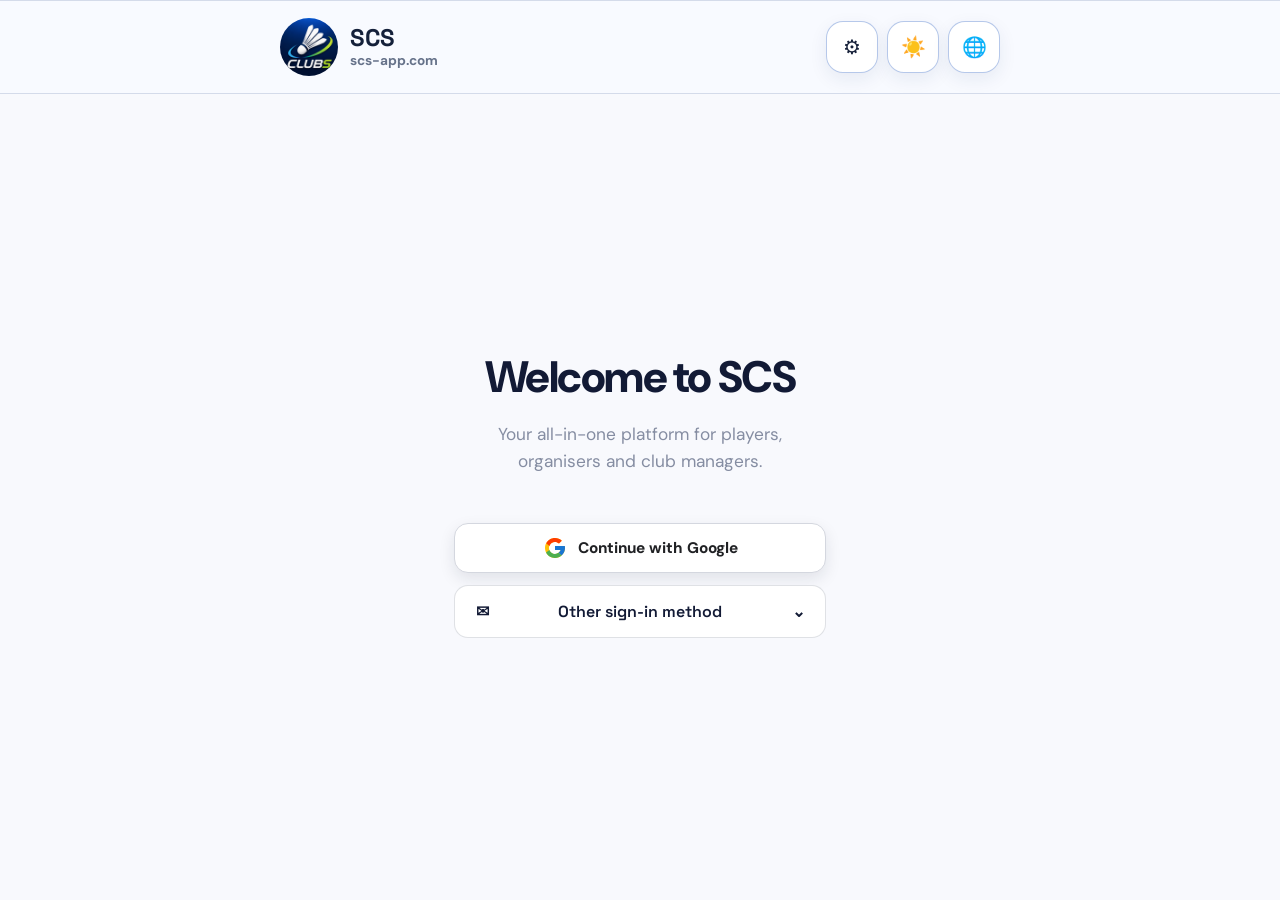
==== index.html @ 8d16f64a "Add files via upload" ====
<!DOCTYPE html>
<!-- CLUBS v1.7.4 -->
<html lang="en">
<head>
  <script>
    // Build 839: one-time recovery for installed PWAs that still hold an older SCS app shell.
    (function () {
      var BUILD = 'V54';
      var KEY = 'scsPwaCacheRecoveryBuild';
      try {
        if (localStorage.getItem(KEY) === BUILD) return;
        localStorage.setItem(KEY, BUILD);
        if ('caches' in window) {
          caches.keys().then(function(keys) {
            return Promise.all(keys.filter(function(key) {
              return /^scs-app-build-/i.test(key);
            }).map(function(key) { return caches.delete(key); }));
          }).catch(function(){});
        }
      } catch (_) {}
    })();
  </script>

  <script>window.SCS_APP_VERSION = "V551"; window.SCS_BUILD = "V551"; window.SCS_ROUNDS_TEMPLATE_CLUB_ID = "3cd43bd7-089f-4893-9f7a-8c2ce6fa408d";</script>
  <script>
    window.scsInstallPrompt = null;
    window.addEventListener('beforeinstallprompt', function(event) {
      event.preventDefault();
      window.scsInstallPrompt = event;
      if (typeof scsUpdateInstallOption === 'function') scsUpdateInstallOption();
    });
    window.addEventListener('appinstalled', function() {
      window.scsInstallPrompt = null;
      if (typeof scsUpdateInstallOption === 'function') scsUpdateInstallOption();
    });
  </script>
  <script>
    // Build 416: mode selection and authentication screens remain scrollable in landscape.
    (function () {
      function isInstalledPwa() {
        return (window.matchMedia && window.matchMedia('(display-mode: standalone)').matches) ||
          window.navigator.standalone === true;
      }

      async function lockPwaToPortrait() {
        if (!isInstalledPwa()) return;
        try {
          if (window.screen && screen.orientation && typeof screen.orientation.lock === 'function') {
            await screen.orientation.lock('portrait-primary');
          }
        } catch (error) {
          console.log('Portrait orientation lock unavailable:', error);
        }
      }

      window.lockPwaToPortrait = lockPwaToPortrait;
      window.addEventListener('load', lockPwaToPortrait);
      window.addEventListener('pageshow', lockPwaToPortrait);
      document.addEventListener('visibilitychange', function () {
        if (!document.hidden) lockPwaToPortrait();
      });
      // Some browsers allow orientation lock only after a user gesture.
      document.addEventListener('pointerdown', lockPwaToPortrait, { once: true, passive: true });
      document.addEventListener('touchstart', lockPwaToPortrait, { once: true, passive: true });
    })();
  </script>
  <script>
    (function () {
      var mode = localStorage.getItem('app-theme');
      if (mode !== 'light' && mode !== 'dark') {
        mode = window.matchMedia && window.matchMedia('(prefers-color-scheme: dark)').matches ? 'dark' : 'light';
      }
      var root = document.documentElement;
      root.classList.add(mode === 'light' ? 'app-light' : 'app-dark');
      root.style.backgroundColor = mode === 'light' ? '#f4f6fb' : '#0f0f13';
      root.style.colorScheme = mode;
    })();
  </script>
  <meta http-equiv="Cache-Control" content="no-cache, no-store, must-revalidate">
  <meta http-equiv="Pragma" content="no-cache">
  <meta http-equiv="Expires" content="0">
<style>
html,body{overscroll-behavior:none;}
/* Build 359: Rotational workspace carousel with 1:0.5 tile widths. */
#modeSelectOverlay.scs-launch-first-paint{
  display:none!important;
  position:fixed;
  inset:0;
  z-index:2147483647;
  width:100%;
  min-height:100dvh;
}
/* V540: Show Done only on the main Round Add Players page. */
#playersPage #scsRoundPlayersDone { display: none; }
body.scs-practice-shared-active #playersPage #scsRoundPlayersDone {
  display: inline-flex;
  align-items: center;
  justify-content: center;
  gap: 6px;
  position: fixed;
  right: max(14px, env(safe-area-inset-right, 0px));
  bottom: calc(16px + env(safe-area-inset-bottom, 0px));
  z-index: 100040;
  width: auto;
  min-width: 88px;
  height: 42px;
  padding: 0 15px;
  border: 1px solid #a7a1ff;
  border-radius: 22px;
  background: #6258f5;
  color: #fff;
  font-size: 14px;
  font-weight: 600;
  line-height: 1.2;
  box-shadow: 0 3px 10px #0005;
  cursor: pointer;
  touch-action: manipulation;
}
/* Selection modal is a separate sibling of playersPage. Hide the floating
   Done while it is open so it never covers the selection controls. */
body.scs-round-select-modal-open #playersPage #scsRoundPlayersDone { display: none !important; }
body.scs-practice-shared-active #playersPage #scsRoundPlayersDone:focus-visible {
  outline: 2px solid #fff;
  outline-offset: 2px;
}
#scsTournamentPlayersListPage .scs-tplayer-filter-pills{display:flex;flex-wrap:wrap;gap:8px;flex:1;min-width:0}
#scsTournamentPlayersListPage .scs-tplayer-filter-pill{border:1px solid #5b6082;border-radius:999px;background:#222431;color:#b9b5df;padding:9px 16px;font:inherit;cursor:pointer}
#scsTournamentPlayersListPage .scs-tplayer-filter-pill[aria-pressed="true"]{background:#6157ee;border-color:#6157ee;color:#fff}

/* V551: compact tournament-only club hamburger drawer. */
#scsTournamentPlayersListPage .scs-tplayer-compact-filter{display:flex;align-items:center;gap:12px}
#scsTournamentPlayersListPage .scs-tplayer-menu-toggle{width:48px;min-width:48px;height:46px;border:1px solid #555675;border-radius:12px;background:#222431;color:#dedaf8;font-size:1.5rem;cursor:pointer}
#scsTournamentPlayersListPage .scs-tplayer-selected-name{flex:1;min-width:0;overflow:hidden;text-overflow:ellipsis;white-space:nowrap;color:#d5d0f4;font-weight:600}
#scsTournamentPlayersListPage .scs-tplayer-drawer-overlay:not([hidden]){position:fixed;inset:0;background:#0009;z-index:12010}
#scsTournamentPlayersListPage .scs-tplayer-drawer:not([hidden]){position:fixed;top:0;bottom:0;left:0;width:min(82vw,320px);z-index:12011;background:#151923;border-right:1px solid #43465a;box-shadow:10px 0 30px #0008;padding:calc(18px + env(safe-area-inset-top,0px)) 12px calc(14px + env(safe-area-inset-bottom,0px));display:flex;flex-direction:column;gap:12px}
#scsTournamentPlayersListPage .scs-tplayer-drawer-head{display:flex;align-items:center;justify-content:space-between;color:#f2f0fc;padding:0 4px}
#scsTournamentPlayersListPage .scs-tplayer-drawer-head button{background:transparent;border:0;color:#eee;font-size:1.4rem;padding:6px 10px;cursor:pointer}
#scsTournamentPlayersListPage #scsTPlayersClubSearch{box-sizing:border-box;width:100%;padding:12px;border:1px solid #42485e;border-radius:10px;background:#222736;color:#f4f2ff;font:inherit}
#scsTournamentPlayersListPage .scs-tplayer-drawer-list{display:flex;flex-direction:column;gap:2px;overflow-y:auto;min-height:0;flex:1}
#scsTournamentPlayersListPage .scs-tplayer-filter-pill{display:flex;align-items:center;gap:10px;text-align:left;width:100%;border:0;border-radius:9px;background:transparent;color:#d6d4e7;padding:11px 9px;font:inherit;cursor:pointer}
#scsTournamentPlayersListPage .scs-tplayer-filter-pill[aria-pressed="true"]{background:#36314f;color:#fff}
#scsTournamentPlayersListPage .scs-tplayer-club-dot{display:inline-block;width:10px;height:10px;min-width:10px;border-radius:50%;background:var(--scs-subclub-color,#8175d9)}
</style>
  <link rel="apple-touch-icon" sizes="192x192" href="/icon-192.png?v=V149">
  <link rel="manifest" href="/manifest.json?v=V209">
  <meta name="theme-color" content="#0f0f13" id="metaThemeColor">
  <meta name="apple-mobile-web-app-capable" content="yes">
  <meta name="apple-mobile-web-app-status-bar-style" content="black">
  <meta name="apple-mobile-web-app-title" content="CLUB Scheduler">
  <meta name="mobile-web-app-capable" content="yes">
  <meta charset="UTF-8">
  <meta name="viewport"
        content="width=device-width, initial-scale=1.0, maximum-scale=1.0, user-scalable=no, viewport-fit=cover">
  <title>Sports Club Scheduler</title>

  <link href="https://fonts.googleapis.com/css2?family=DM+Sans:wght@300;400;500;600;700&family=Space+Grotesk:wght@500;700&display=swap" rel="stylesheet">

  <script src="offline-db.js?v=V149" defer></script>
  <script src="snapshot.js?v=V149" defer></script>

  <script src="supabase.js?v=V411" defer></script>

  <script src="auth.js?v=V149" defer></script>

  <script src="authUI.js?v=V621" defer></script>
  <script src="tournament-engine.js?v=V559" defer></script>

  <script src="subscription.js?v=V618" defer></script>

  <script src="HomeScreen.js?v=V620" defer></script>

  <script src="engjap.js?v=V623" defer></script>

  <script src="qrcode-generator.js?v=V149" defer></script>
  <script src="main.js?v=V618" defer></script>
  <script src="role-workspaces.js?v=V623" defer></script>
  <script src="scoring.js?v=V621" defer></script>
  <link rel="stylesheet" href="./shared-court-popup.css?v=V398"><script src="./shared-court-popup.js?v=V621" defer></script><script src="tournament-team-picker.js?v=V400" defer></script><script src="./tournament-players-page.js?v=V403" defer></script><script src="tournament-bracket.js?v=V621" defer></script>
  <script src="court-center.js?v=V425" defer></script>

  <script src="games.js?v=V621" defer></script>

  <script src="rounds.js?v=V149" defer></script>
  <script src="offline-rounds.js?v=V149" defer></script>
  <script src="full-schedule.js?v=V621" defer></script>
  <script src="mbm.js?v=V621" defer></script>

  <script src="players.js?v=V149" defer></script>

  <script src="importPlayers.js?v=V621" defer></script>

  <script src="settings.js?v=V553" defer></script>

  <script src="summary.js?v=V149" defer></script>

  <script src="help.js?v=V149" defer></script>

  <script src="profile.js?v=V149" defer></script>
  <script src="account-status.js?v=V557" defer></script>

  <script src="dashboard.js?v=V149" defer></script>
  <script src="slots.js?v=V551" defer></script>
  <script src="notifications.js?v=V149" defer></script>

  <script src="viewer.js?v=V149" defer></script>

  <script src="report.js?v=V149" defer></script>

  <link rel="stylesheet" href="ui.css?v=V562">
  <style id="simpleAppBottomBarStyles">
    /* Flat, theme-aware navigation shared by all three app hubs. */
    body #homeMoreSectionV#homeMoreSectionV .viewer-action-bar,
    body #homeMoreSectionOrg#homeMoreSectionOrg .organiser-action-bar,
    body #homeMoreSectionVault#homeMoreSectionVault .vault-action-bar {
      left: 0 !important;
      right: 0 !important;
      bottom: 0 !important;
      width: 100vw !important;
      max-width: none !important;
      margin: 0 0 0 calc(50% - 50vw) !important;
      padding: 6px 8px max(7px, env(safe-area-inset-bottom)) !important;
      min-height: 0 !important;
      height: auto !important;
      border: 0 !important;
      border-top: 1px solid rgba(255,255,255,.10) !important;
      border-radius: 0 !important;
      background: #171719 !important;
      box-shadow: 0 -5px 16px rgba(0,0,0,.20) !important;
    }
    body #homeMoreSectionV#homeMoreSectionV .viewer-action-btn,
    body #homeMoreSectionOrg#homeMoreSectionOrg .organiser-action-btn,
    body #homeMoreSectionVault#homeMoreSectionVault .vault-action-btn {
      height: 54px !important;
      min-height: 54px !important;
      max-height: 54px !important;
      padding: 3px 2px !important;
      gap: 3px !important;
      border: 0 !important;
      border-radius: 8px !important;
      background: transparent !important;
      box-shadow: none !important;
      overflow: visible !important;
    }
    body #homeMoreSectionV#homeMoreSectionV .viewer-action-icon,
    body #homeMoreSectionOrg#homeMoreSectionOrg .organiser-action-icon,
    body #homeMoreSectionVault#homeMoreSectionVault .vault-action-icon {
      width: 30px !important;
      height: 30px !important;
      min-width: 30px !important;
      min-height: 30px !important;
      padding: 0 !important;
      border: 0 !important;
      border-radius: 0 !important;
      background: transparent !important;
      box-shadow: none !important;
      text-shadow: none !important;
      font-size: 1.35rem !important;
    }
    body #homeMoreSectionV#homeMoreSectionV .viewer-action-label,
    body #homeMoreSectionOrg#homeMoreSectionOrg .organiser-action-label,
    body #homeMoreSectionVault#homeMoreSectionVault .vault-action-label {
      color: #f4f4f6 !important;
      font-size: .68rem !important;
      font-weight: 600 !important;
      line-height: 1.1 !important;
      text-shadow: none !important;
    }
    body #homeMoreSectionV#homeMoreSectionV .viewer-action-meta,
    body #homeMoreSectionOrg#homeMoreSectionOrg .organiser-action-meta,
    body #homeMoreSectionVault#homeMoreSectionVault .vault-action-meta {
      display: none !important;
    }
    body.app-light #homeMoreSectionV#homeMoreSectionV .viewer-action-bar,
    body.app-light #homeMoreSectionOrg#homeMoreSectionOrg .organiser-action-bar,
    body.app-light #homeMoreSectionVault#homeMoreSectionVault .vault-action-bar {
      border-top-color: rgba(20,28,45,.12) !important;
      background: #ffffff !important;
      box-shadow: 0 -5px 16px rgba(23,35,58,.08) !important;
    }
    body.app-light #homeMoreSectionV#homeMoreSectionV .viewer-action-label,
    body.app-light #homeMoreSectionOrg#homeMoreSectionOrg .organiser-action-label,
    body.app-light #homeMoreSectionVault#homeMoreSectionVault .vault-action-label {
      color: #252a34 !important;
    }
    body :is(.viewer-action-btn,.organiser-action-btn,.vault-action-btn):active {
      background: rgba(48,190,211,.12) !important;
    }
  </style>
  <link rel="stylesheet" href="rounds.css?v=V149">
  <style id="dashboardHistoryLayoutStyles">
    /* Preserve player names exactly as entered in Dashboard > Rounds. */
    #roundsPage .dashboard-history-panel .player-history-name {
      text-transform: none !important;
    }

    /* Pairing and Opponents use the same evenly distributed five-pill filter. */
    #roundsPage :is(.dashboard-history-panel-pairing, .dashboard-history-panel-opponents)
      .relationship-count-filter {
      display: grid !important;
      grid-template-columns: repeat(5, minmax(0, 1fr)) !important;
      align-items: center !important;
      width: 100% !important;
      max-width: 100% !important;
      gap: 3px !important;
      padding: 3px !important;
      overflow: visible !important;
      white-space: nowrap !important;
      box-sizing: border-box !important;
    }
    #roundsPage :is(.dashboard-history-panel-pairing, .dashboard-history-panel-opponents)
      .relationship-count-filter .not-yet-paired-view-btn {
      display: flex !important;
      align-items: center !important;
      justify-content: center !important;
      width: 100% !important;
      min-width: 0 !important;
      max-width: none !important;
      margin: 0 !important;
      padding: 0 2px !important;
      overflow: hidden !important;
      font-size: clamp(.52rem, 2.15vw, .64rem) !important;
      text-align: center !important;
      text-overflow: clip !important;
      box-sizing: border-box !important;
    }

    /* Live-round header: centre the status independently and align End with
       the two 38px utility controls. */
    #roundsPage .rounds-top-bar {
      position: relative !important;
    }
    #roundsPage .rtb-live {
      position: absolute !important;
      inset: 0 !important;
      display: flex !important;
      align-items: center !important;
      justify-content: center !important;
      width: auto !important;
      padding: 0 !important;
      border: 0 !important;
      border-radius: 0 !important;
      background: transparent !important;
      pointer-events: none !important;
    }
    #roundsPage .rtb-end {
      position: absolute !important;
      top: 50% !important;
      right: clamp(6px, 2.5vw, 12px) !important;
      transform: translateY(-50%) !important;
      display: inline-flex !important;
      align-items: center !important;
      justify-content: center !important;
      height: 38px !important;
      min-height: 38px !important;
      min-width: 48px !important;
      margin: 0 !important;
      padding: 0 12px !important;
      border-radius: 10px !important;
      font-size: .72rem !important;
      pointer-events: auto !important;
      box-sizing: border-box !important;
    }
    #roundsPage .rtb-round-time {
      min-width: 42px !important;
      color: var(--text) !important;
      font-size: .72rem !important;
      font-weight: 750 !important;
      line-height: 1 !important;
      letter-spacing: .03em !important;
      font-variant-numeric: tabular-nums !important;
      text-align: left !important;
    }
    #roundHistoryContainer .round-header.roundTitle {
      position: relative !important;
      padding-right: 72px !important;
      padding-left: 72px !important;
      box-sizing: border-box !important;
    }
    #roundHistoryContainer .round-duration {
      position: absolute !important;
      top: 50% !important;
      right: 10px !important;
      transform: translateY(-50%) !important;
      color: var(--text-dim) !important;
      font-size: .72rem !important;
      font-weight: 750 !important;
      line-height: 1 !important;
      letter-spacing: .02em !important;
      font-variant-numeric: tabular-nums !important;
      white-space: nowrap !important;
    }
  </style>

<style id="myhubStepupTopTabsStyles">
.myhub-top-tabs{display:grid;grid-template-columns:repeat(4,1fr);gap:12px;margin:0 0 14px;padding:8px 10px 10px;border-radius:0;background:linear-gradient(135deg,rgba(16,39,83,.95),rgba(7,18,42,.98));border:0;box-shadow:none;position:sticky;top:0;z-index:8}
.myhub-top-tab{min-width:0;border:0;border-radius:12px;padding:11px 4px;background:transparent;color:#c5c9d7;font:650 .86rem/1.1 inherit;cursor:pointer;transition:background .15s ease,color .15s ease}
.myhub-top-tab.is-active{background:rgba(255,255,255,.15);color:#fff;box-shadow:none}
html.app-light .myhub-top-tabs{background:linear-gradient(135deg,#eef4ff,#fff);box-shadow:none}
html.app-light .myhub-top-tab{color:#68748b}
html.app-light .myhub-top-tab.is-active{background:rgba(74,126,233,.14);color:#1e315d}
.myhub-home-sections{display:grid;gap:9px;margin:12px 16px 14px}
.myhub-home-card{width:100%;display:grid;grid-template-columns:38px 1fr 18px;align-items:center;gap:10px;text-align:left;border:1px solid var(--border,rgba(255,255,255,.09));border-radius:16px;padding:12px 14px;background:var(--surface,#171821);color:var(--text,#fff);font-family:inherit;cursor:pointer}
.myhub-home-icon{font-size:1.25rem;text-align:center}.myhub-home-card strong{display:block;font-size:.92rem}.myhub-home-card small{display:block;margin-top:3px;color:var(--text-dim,#92929f);font-size:.72rem;font-weight:500}.myhub-home-chevron{font-size:1.35rem;color:var(--text-dim,#92929f)}
.myhub-home-group{border:1px solid var(--border,rgba(255,255,255,.09));border-radius:16px;background:var(--surface,#171821);overflow:hidden}.myhub-home-group .myhub-home-card{border:0;border-radius:0;background:transparent;margin:0}.myhub-home-count{min-width:25px;height:25px;padding:0 7px;border-radius:999px;display:inline-flex;align-items:center;justify-content:center;background:color-mix(in srgb,var(--accent,#6257f6) 24%,transparent);color:var(--accent,#776cff);font-size:.75rem;font-weight:800;margin-left:7px}.myhub-home-list{display:none;padding:0 10px 10px}.myhub-home-group.is-open .myhub-home-list{display:block}.myhub-home-group.is-open .myhub-home-chevron{transform:rotate(90deg)}.myhub-home-list .mc-slot-card{margin:8px 0}.myhub-home-empty{padding:10px 8px;color:var(--text-dim,#92929f);font-size:.78rem;text-align:center}.myhub-live-item{display:flex;align-items:center;justify-content:space-between;gap:10px;padding:11px 10px;margin-top:8px;border-radius:12px;background:rgba(255,255,255,.035)}.myhub-live-item strong{font-size:.84rem}.myhub-live-item small{display:block;color:var(--text-dim,#92929f);margin-top:2px}.myhub-live-open{border:0;border-radius:10px;padding:8px 10px;background:var(--accent,#6257f6);color:#fff;font:700 .74rem inherit}
.myhub-tab-view{display:none}.myhub-tab-view.is-active{display:block}

.myhub-embedded-view{margin:0 0 16px;min-height:0}
.myhub-embedded-view>.page.myhub-embedded-page{display:block!important;position:static!important;inset:auto!important;min-height:0!important;height:auto!important;background:transparent!important;z-index:auto!important;padding-bottom:0!important}
.myhub-embedded-page .sheet-close-btn{display:none!important}
.myhub-embedded-page .r2-header{position:static!important;top:auto!important}
</style>

<style id="scs-build-1101-live-detail-clean-header">
/* Live detail: remove the inherited My Hub mode header. Keep only the close control. */
body.viewer-detail-open > .top-bar.scs-topbar{display:none !important}
#viewerPage{padding-top:0 !important;position:relative}
#viewerPage > .scs-topbar.scs-topbar-page{
  display:block !important;
  position:relative !important;
  min-height:58px;
  padding:0 !important;
  background:transparent !important;
  border:0 !important;
  box-shadow:none !important;
}
#viewerPage > .scs-topbar.scs-topbar-page .scs-topbar-center{display:none !important}
#viewerPage > .scs-topbar.scs-topbar-page .scs-topbar-right{
  position:absolute;
  right:14px;
  top:10px;
  z-index:3;
}
</style>
<style id="scs-build-1100-home-live-cards">
/* Home Live: show the existing session cards directly; 10 at a time. */
.myhub-live-cards{margin:0;padding:0;background:transparent;border:0}
.myhub-live-cards #myHubLiveList{display:block;padding:0}
.myhub-live-cards .dash-session-card{margin:0 0 10px}
.myhub-live-more{width:100%;border:1px solid var(--border,rgba(255,255,255,.10));border-radius:12px;padding:11px 14px;background:var(--surface,#171821);color:var(--text,#f5f5f7);font:700 .78rem inherit;cursor:pointer}
</style>

<style id="scs-build-1141-home-club-card">
/* Build 1141: move the existing Home quick-action + into a dedicated club card. */
#scsHomeAddBtn{display:none!important}
.myhub-club-card{margin-top:26px;border:1px solid var(--border,rgba(255,255,255,.10));border-radius:18px;padding:18px 20px;background:color-mix(in srgb,var(--surface,#171821) 86%,#6f42c1 14%);display:flex;align-items:center;gap:14px}
.myhub-club-card-icon{width:44px;height:44px;border-radius:14px;display:flex;align-items:center;justify-content:center;background:color-mix(in srgb,#6f42c1 24%,transparent);font-size:1.35rem;flex:0 0 auto}
.myhub-club-card-copy{min-width:0;flex:1}.myhub-club-card-copy strong{display:block;color:var(--text,#fff);font-size:1rem}.myhub-club-card-copy small{display:block;margin-top:4px;color:var(--text-dim,#92929f);font-size:.74rem;font-weight:500}
.myhub-club-add{width:48px;height:48px;flex:0 0 48px;border:1px solid var(--border,rgba(255,255,255,.14));border-radius:14px;background:var(--surface-2,#202331);color:var(--accent,#776cff);font:400 2rem/1 system-ui;display:flex;align-items:center;justify-content:center;cursor:pointer}
body.light-mode .myhub-club-card{background:color-mix(in srgb,#fff 92%,#6f42c1 8%)}
.myhub-home-section-title{margin:4px 4px 14px;color:var(--text,#fff);font:700 1.05rem/1.25 system-ui;text-align:left}
.myhub-club-section-title{margin-top:28px;padding-top:20px;border-top:1px solid var(--border,rgba(255,255,255,.10))}
.myhub-club-section-title + .myhub-club-card{margin-top:0}
/* V29: Home quick-access cards; preserve existing activity and bottom navigation. */
.scs-home-access-card{display:flex;flex-wrap:wrap;align-items:center;gap:14px;padding:16px;border-radius:18px;border:1px solid rgba(165,190,245,.25);background:#273b5b;margin:12px 0;color:#fff}
.scs-home-access-card.scs-club-access{background:#302942;border-color:rgba(195,169,255,.27)}
.scs-home-access-card .myhub-club-card-copy strong,.scs-home-access-card .myhub-club-card-copy small{color:#fff}
.scs-home-access-card .myhub-club-card-copy small{color:#d4d9e9}
.scs-home-access-card .myhub-club-add{background:#405a80;color:#fff;border-color:#7993b6}
.scs-club-access .myhub-club-add{background:#50416f;border-color:#8c78aa}
.scs-access-actions{flex:0 0 100%;display:grid;grid-template-columns:repeat(2,minmax(0,1fr));gap:10px;padding-top:12px;border-top:1px solid rgba(255,255,255,.18)}
.scs-access-actions[hidden]{display:none!important}
.scs-access-actions button{display:flex;flex-direction:column;align-items:center;justify-content:center;gap:7px;min-height:74px;padding:12px 5px;background:#405a80;color:#fff;border:1px solid rgba(255,255,255,.15);border-radius:12px;font:600 .83rem/1.25 inherit;cursor:pointer}
.scs-club-access .scs-access-actions button{background:#50416f}
body.light-mode .scs-personal-access,html.app-light .scs-personal-access{background:#dce9ff;border-color:#8da9d5;color:#152e50}
body.light-mode .scs-club-access,html.app-light .scs-club-access{background:#eee2fa;border-color:#bba2d4;color:#3c2356}
body.light-mode .scs-home-access-card .myhub-club-card-copy strong,body.light-mode .scs-home-access-card .myhub-club-card-copy small,html.app-light .scs-home-access-card .myhub-club-card-copy strong,html.app-light .scs-home-access-card .myhub-club-card-copy small{color:#172b48}
body.light-mode .myhub-home-section-title{color:var(--text,#151821)}
</style>


<style id="scs-score-v1248">
.scs-score-live-top{display:none!important}.scs-score-role-head,.scs-score-role-cell{width:52px!important;min-width:52px!important}.scs-score-role-cell{cursor:pointer;position:sticky;left:104px;z-index:3;font-weight:900}.scs-score-role-cell span{display:inline-flex;width:34px;height:34px;border-radius:50%;align-items:center;justify-content:center;background:rgba(255,255,255,.12);border:1px solid rgba(255,255,255,.24)}.scs-score-role-cell.is-server span{background:#2563eb}.scs-score-role-cell.is-receiver span{background:#e11d48}.scs-score-role-cell.is-locked{cursor:default}.scs-score-role-note{text-align:center;font-size:.72rem;opacity:.7;margin:6px 0 0}@media(max-width:420px){.scs-score-role-cell{left:86px}}
</style>
<link rel="stylesheet" href="tournament-bracket.css?v=V450">

<style id="scs-tournament-home-v91">
.scs-home-access-card.scs-tournament-access{background:#213a42;border-color:rgba(91,221,192,.28)}
.scs-tournament-access .myhub-club-card-icon{background:rgba(33,196,157,.17)}
.scs-tournament-access .myhub-club-add{background:#286257;border-color:#5fb6a2;color:#fff}
.scs-tournament-type-overlay{position:fixed;inset:0;z-index:10040;background:rgba(4,8,16,.72);display:flex;align-items:flex-end;justify-content:center;padding:18px;backdrop-filter:blur(8px)}
.scs-tournament-type-overlay[hidden]{display:none!important}
.scs-tournament-type-card{width:min(520px,100%);background:#1c2e49;border:1px solid #54739e;border-radius:26px;padding:24px;box-shadow:0 24px 70px rgba(0,0,0,.45);color:#f5f8ff}
.scs-tournament-type-kicker{font-size:.72rem;font-weight:900;letter-spacing:.18em;color:#9bc6ff;margin-bottom:8px}
.scs-tournament-type-card h2{margin:0;font-size:1.55rem}.scs-tournament-type-card>p{margin:7px 0 20px;color:#c5d1e3}
.scs-tournament-type-option{width:100%;display:grid;grid-template-columns:52px 1fr auto;align-items:center;gap:13px;text-align:left;padding:16px;margin:10px 0;border-radius:18px;border:1px solid #6687b4;background:#28466d;color:#fff}
.scs-tournament-type-option.is-active{cursor:pointer}.scs-tournament-type-option.is-active:active{transform:scale(.99)}
.scs-tournament-type-option.is-disabled{opacity:.48;background:#263448}.scs-tournament-type-icon{font-size:1.55rem}.scs-tournament-type-option strong,.scs-tournament-type-option small{display:block}.scs-tournament-type-option strong{font-size:1.05rem}.scs-tournament-type-option small{margin-top:4px;color:#cbd7e8}.scs-tournament-type-option b{font-size:1.8rem}
.scs-tournament-type-cancel{width:100%;margin-top:10px;padding:14px;border-radius:15px;border:1px solid #70849f;background:#3a4a60;color:#fff;font-weight:800}
body.light-mode .scs-tournament-access,html.app-light .scs-tournament-access{background:#dff5ee;border-color:#8ccab9;color:#173d34}
body.light-mode .scs-tournament-type-card,html.app-light .scs-tournament-type-card{background:#f5f9ff;color:#14263f;border-color:#9bb2cf}
body.light-mode .scs-tournament-type-card>p,html.app-light .scs-tournament-type-card>p{color:#52647b}
</style>
<script>

/* V164: explicit parent navigation, preserving the page and its scroll. */
window.scsTournamentParentStack=[];
window.scsTournamentRememberParent=function(id){var e=document.getElementById(id);if(!e)return;window.scsTournamentParentStack.push({id:id,top:e.scrollTop,windowTop:window.scrollY});window.scsTournamentReturnPage=id;};
window.scsReturnToTournamentParent=function(){var stack=window.scsTournamentParentStack||[];var parent=stack.pop();window.scsTournamentReturnPage=stack.length?stack[stack.length-1].id:null;if(!parent)return;var e=document.getElementById(parent.id);if(e){e.hidden=false;requestAnimationFrame(function(){e.scrollTop=parent.top;window.scrollTo(0,parent.windowTop);});}};
function scsOpenTournamentManager(){if(typeof scsRefreshHomeClubCard==='function')scsRefreshHomeClubCard();var e=document.getElementById('scsTournamentManager');if(e){scsTournamentManagerStatus();e.hidden=false}if(typeof scsTournamentHydrateCloud==='function')scsTournamentHydrateCloud().then(function(restored){if(restored)scsTournamentManagerStatus()}).catch(function(){})}
window.scsTournamentManagerOpenSection=async function(section){
  if(section==='home')return;
  var saved=null,group=null,last='';try{saved=JSON.parse(localStorage.getItem('scs_knockout_tournament_v94')||'null');group=JSON.parse(localStorage.getItem('scs_group_tournament_ui_v1')||'null');last=localStorage.getItem('scs_last_tournament_type')||''}catch(_){}
  var hasKnockout=!!(saved&&Array.isArray(saved.matches)&&saved.matches.length),hasGroup=!!(group&&(group.started||group.created||(Array.isArray(group.teamDrafts)&&group.teamDrafts.length)));
  if(!hasKnockout&&!hasGroup){scsTournamentManagerContinue();return}
  if(last==='group'&&hasGroup&&window.SCSGroupTournament){scsTournamentRememberParent('scsTournamentManager');scsCloseTournamentManager();SCSGroupTournament.open();if(typeof SCSGroupTournament.openSection==='function')SCSGroupTournament.openSection(section);return}
  if(!hasKnockout&&hasGroup&&window.SCSGroupTournament){scsTournamentRememberParent('scsTournamentManager');scsCloseTournamentManager();SCSGroupTournament.open();if(typeof SCSGroupTournament.openSection==='function')SCSGroupTournament.openSection(section);return}
  if(!window.SCSTournament||typeof SCSTournament.enterSavedTournament!=='function'){alert('Tournament is still loading. Please try again.');return}
  scsTournamentRememberParent('scsTournamentManager');scsCloseTournamentManager();
  await SCSTournament.enterSavedTournament();
  if(typeof SCSTournament.switchTournamentTab==='function')SCSTournament.switchTournamentTab(section==='teams'?'players':section==='tournament'?'flowchart':'match');
};
window.scsTournamentReturnManager=function(){
  window.scsTournamentParentStack=[];window.scsTournamentReturnPage=null;
  ['scsTournamentContinue','scsTournamentLive','scsTournamentTypePicker'].forEach(function(id){var e=document.getElementById(id);if(e)e.hidden=true});
  if(typeof scsOpenTournamentManager==='function')scsOpenTournamentManager();
};
function scsCloseTournamentManager(){var e=document.getElementById('scsTournamentManager');if(e)e.hidden=true}
function scsTournamentManagerPlayers(){
  ['scsTournamentContinue','scsTournamentLive','scsTournamentTypePicker'].forEach(function(id){var page=document.getElementById(id);if(page)page.hidden=true;});
  window.__scsTournamentRegistration=false;
  window.__scsTournamentRegistrationClub=null;
  window._regNavSource='tournamentManager';
  scsCloseTournamentManager();
  if(typeof homeHideScreen==='function')homeHideScreen();
  if(typeof showPage==='function')showPage('scsTournamentPlayersListPage',null);
  if(typeof scsTournamentPlayersListOpen==='function')scsTournamentPlayersListOpen();
}

function scsTournamentManagerStart(){scsTournamentRememberParent('scsTournamentManager');scsCloseTournamentManager();scsOpenTournamentTypePicker()}
let scsMyTournamentFilter='all';
function scsSetMyTournamentFilter(filter){
 scsMyTournamentFilter=['all','live','completed'].includes(filter)?filter:'all';
 document.querySelectorAll('#scsTournamentContinue [data-tm-filter]').forEach(b=>{const active=b.dataset.tmFilter===scsMyTournamentFilter;b.classList.toggle('is-active',active);b.setAttribute('aria-pressed',String(active))});
 scsRenderMyTournamentRows();
}
let scsMyTournamentRows=[];
// V338: Knockout server rows are leagues. Present one main tournament card
// per stable parent ID, while retaining the real server IDs for operations.
function scsGroupKnockoutTournamentRows(rows){
 // Shared parent/event grouping for Knockout, Group and Team. Never group by title.
 const parents=new Map(), grouped=new Map(), result=[];
 // Rows arrive newest first. Keep the newest master snapshot for each stable
 // client ID instead of overwriting it with progressively older duplicates.
 rows.forEach(r=>{const s=r.state||{},key=r.format+':'+s._scsClientTournamentId;if(s._scsMainTournament&&s._scsClientTournamentId&&!parents.has(key))parents.set(key,r)});
 rows.forEach(r=>{
  const s=r.state||{};
  const parentId=s._scsParentTournamentId||s._scsTeamMainId||s._scsKoMainId||'';
  if(!parentId){if(!s._scsMainTournament)result.push(r);return}
  const key=r.format+':'+parentId;
  let parent=grouped.get(key);
  if(!parent){
   const record=parents.get(key);
   parent=record?{...record}:{...r,title:s._scsParentTournamentTitle||s._scsKoMainTitle||r.title};
   parent._scsParentClientId=parentId;
   parent._scsLeagueRows=[];
   grouped.set(key,parent);result.push(parent);
  }
  if(!s._scsMainTournament)parent._scsLeagueRows.push(r);
  if(new Date(r.updated_at||0)>new Date(parent.updated_at||0))parent.updated_at=r.updated_at;
  if(!parents.has(key)&&r.status==='live')parent.status='live';
 });
 // Include main records with no leagues, including incomplete draft tournaments.
 rows.forEach(r=>{const s=r.state||{};if(s._scsMainTournament&&s._scsClientTournamentId&&!grouped.has(r.format+':'+s._scsClientTournamentId)){
  result.push({...r,_scsParentClientId:s._scsClientTournamentId,_scsLeagueRows:[]});
 }});
 return result;
}

function scsRenderMyTournamentRows(){
 const box=document.getElementById('scsTournamentContinueList');if(!box)return;
 const rows=scsMyTournamentRows.filter(r=>scsMyTournamentFilter==='all'||(scsMyTournamentFilter==='live'?r.status==='live':r.status==='completed'));
 if(!rows.length){box.innerHTML='<div class="scs-tmgr-empty">No '+(scsMyTournamentFilter==='all'?'saved':scsMyTournamentFilter)+' tournaments for this club.</div>';return}
 box.innerHTML=rows.map(function(row){
  const format=row.format==='team'?'team':row.format==='group'?'group':'knockout';
  const label=format==='team'?'TEAM':format==='group'?'GROUP':'KNOCKOUT';
  const status=row.status==='completed'?'COMPLETED':row.status==='live'?'LIVE':'IN PROGRESS';
  const id=encodeURIComponent(row.id||'');
  const title=scsTournamentEscape(row.title||'Tournament');
  const leagues=Array.isArray(row._scsLeagueRows)?row._scsLeagueRows:[];
  const leagueText=leagues.length?'<em>'+leagues.length+' league'+(leagues.length===1?'':'s')+' · '+scsTournamentEscape(leagues.map(x=>x.title||'League').join(', '))+'</em>':'';
  const when=row.updated_at?new Date(row.updated_at).toLocaleString():'Saved online';
  const action=row.status==='completed'?'View results ›':row.status==='live'?'Open live ›':'Continue ›';
  const onOpen=row.status==='completed'
   ?`scsOpenMyCompletedTournament(decodeURIComponent('${id}'),'${format}')`
   :`scsOpenContinueTournament(decodeURIComponent('${id}'),'${format}')`;
  return '<div class="scs-tmgr-tournament-card '+format+'"><button class="scs-tmgr-tournament-open" onclick="'+onOpen+'"><span><small>'+label+' · '+status+'</small><strong>'+title+'</strong><em>Updated '+scsTournamentEscape(when)+'</em></span><b>'+action+'</b></button><button type="button" class="scs-tmgr-tournament-delete" data-delete-tournament="'+scsTournamentEscape(row.id||'')+'" onclick="scsDeleteTournament(event,decodeURIComponent(\''+id+'\'),\''+format+'\',decodeURIComponent(\''+encodeURIComponent(row.title||'Tournament')+'\'))">Delete</button></div>';
 }).join('');
}
async function scsOpenMyCompletedTournament(id,format){
 // Open the saved tournament's existing event home, not the legacy live viewer.
 await scsOpenContinueTournament(id,format);
}
function scsTournamentManagerMyTournaments(){scsMyTournamentFilter='all';return scsTournamentManagerContinue();}
async function scsTournamentManagerContinue(){
 const overlay=document.getElementById('scsTournamentContinue'),box=document.getElementById('scsTournamentContinueList');
 if(!overlay||!box)return;
 if(overlay.hidden){
  scsTournamentRememberParent('scsTournamentManager');scsCloseTournamentManager();
 }
 overlay.hidden=false;box.innerHTML='<div class="scs-tmgr-empty">Loading tournaments…</div>';
 document.querySelectorAll('#scsTournamentContinue [data-tm-filter]').forEach(b=>{const active=b.dataset.tmFilter===scsMyTournamentFilter;b.classList.toggle('is-active',active);b.setAttribute('aria-pressed',String(active))});
 let rows=[];
 if(typeof window.dbListClubTournaments==='function')try{rows=await window.dbListClubTournaments(['draft','live','completed'])||[]}catch(e){console.warn('Tournament list',e)}
 rows=scsGroupKnockoutTournamentRows(rows.filter(r=>!(r.format==='team'&&r.state&&r.state._scsTeamMainId)));
 if(rows.length){scsMyTournamentRows=rows;scsRenderMyTournamentRows();return}
 scsMyTournamentRows=[];
 if(scsMyTournamentFilter!=='all'){scsRenderMyTournamentRows();return}
  var ko=null,gt=null;try{ko=JSON.parse(localStorage.getItem('scs_knockout_tournament_v94')||'null')}catch(_){}
  try{gt=JSON.parse(localStorage.getItem('scs_group_tournament_ui_v1')||'null')}catch(_){}
  var cards=[];
  var tt=null;try{tt=JSON.parse(localStorage.getItem('scs_team_tournament_v1')||'null')}catch(_){}if(tt&&tt.encounters&&tt.encounters.length){cards.push('<button class="scs-tmgr-tournament-card group" onclick="scsContinueTeamTournament()"><span><small>TEAM TOURNAMENT · IN PROGRESS</small><strong>'+scsTournamentEscape(tt.title||'Team Tournament')+'</strong><em>'+tt.encounters.length+' club encounters</em></span><b>Continue ›</b></button>')}
  if(gt&&(gt.created||gt.started||(Array.isArray(gt.teamDrafts)&&gt.teamDrafts.length)||Object.keys(gt.assignments||{}).length)){var gm=Array.isArray(gt.matches)?gt.matches:[],gc=gm.filter(function(m){return m&&(m.completed||m.approved||m.status==='completed')}).length;cards.push('<button class="scs-tmgr-tournament-card group" onclick="scsContinueGroupTournament()"><span><small>GROUP TOURNAMENT · '+(gt.started?'LIVE':gt.created?'IN PROGRESS':'DRAFT')+'</small><strong>'+String(gt.title||gt.name||'Group Tournament')+'</strong><em>'+gc+' / '+gm.length+' matches completed</em></span><b>Continue ›</b></button>')}
  if(ko){var km=Array.isArray(ko.matches)?ko.matches:[],kc=km.filter(function(m){return m&&(m.completed||m.winner||m.status==='completed')}).length;cards.push('<button class="scs-tmgr-tournament-card knockout" onclick="scsContinueKnockoutTournament()"><span><small>KNOCKOUT · '+(ko.live?'LIVE':'IN PROGRESS')+'</small><strong>'+String(ko.title||'Tournament')+'</strong><em>'+kc+' / '+km.length+' matches completed'+(ko.live?' · '+Math.max(1,Number(ko.numCourts)||1)+' courts':'')+'</em></span><b>Continue ›</b></button>')}
  box.innerHTML=cards.length?cards.join(''):'<div class="scs-tmgr-empty">No tournaments available for this club.</div>';
}
function scsCloseTournamentContinue(){var e=document.getElementById('scsTournamentContinue');if(e)e.hidden=true;if(window.scsTournamentReturnPage)scsReturnToTournamentParent()}
async function scsDeleteTournament(event,id,format,title){
 if(event){event.preventDefault();event.stopPropagation()}
 if(!id||typeof window.dbDeleteTournamentById!=='function'){alert('Server deletion is unavailable. Please reload and retry.');return}
 if(!confirm('Permanently delete the entire tournament "'+String(title||'Tournament')+'", every event and all saved versions from the server? No backup will be kept. This cannot be undone.'))return;
 const button=event&&event.currentTarget;
 if(button){button.disabled=true;button.textContent='Deleting…'}
 try{
  const grouped=scsMyTournamentRows.find(r=>String(r.id)===String(id));
  const result=await window.dbDeleteTournamentById(id);
  if(result!==true)throw new Error('Server did not confirm permanent deletion.');
  if(typeof window.dbListClubTournaments==='function'){
   const remaining=await window.dbListClubTournaments(['draft','live','completed'])||[];
   if(remaining.some(r=>String(r.id)===String(id)))throw new Error('Tournament is still on the server. Please retry.');
  }
  // Close the deleted tournament view if it is still displayed.
  const active=document.getElementById('scsTournamentOverlay');
  if(active&&!active.hidden&&format==='knockout'&&window.SCSTournament&&typeof SCSTournament.close==='function')SCSTournament.close();
  if(grouped&&grouped._scsParentClientId&&format==='knockout'){try{const main=JSON.parse(localStorage.getItem('scs_knockout_multi_event_v1')||'null');if(main&&(main._scsClientTournamentId||main.id)===grouped._scsParentClientId){(main.events||[]).forEach(e=>{localStorage.removeItem('scs_knockout_event_'+e.id);localStorage.removeItem('scs_knockout_assist_draft_v1-'+e.id)});localStorage.removeItem('scs_knockout_multi_event_v1')}}catch(_){}}
  scsMyTournamentRows=scsMyTournamentRows.filter(r=>String(r.id)!==String(id));
  scsRenderMyTournamentRows();
  await scsTournamentManagerContinue();
 }catch(e){alert(e&&e.message||'Server deletion failed. Tournament was not removed from the list.');await scsTournamentManagerContinue()}
 finally{if(button&&button.isConnected){button.disabled=false;button.textContent='Delete'}}
}
function scsContinueTeamTournament(){scsTournamentRememberParent('scsTournamentContinue');var p=document.getElementById('scsTournamentContinue');if(p)p.hidden=true;if(window.SCSTeamTournament)SCSTeamTournament.open()}
function scsContinueGroupTournament(){try{localStorage.setItem('scs_last_tournament_type','group')}catch(_){}scsTournamentRememberParent('scsTournamentContinue');var e=document.getElementById('scsTournamentContinue');if(e)e.hidden=true;if(window.SCSGroupTournament)SCSGroupTournament.open()}
function scsContinueKnockoutTournament(){try{localStorage.setItem('scs_last_tournament_type','knockout')}catch(_){}scsTournamentRememberParent('scsTournamentContinue');var e=document.getElementById('scsTournamentContinue');if(e)e.hidden=true;if(window.SCSTournament&&SCSTournament.enterSavedTournament)SCSTournament.enterSavedTournament()}
async function scsOpenContinueTournament(id,format){
  if(!id||typeof window.dbAdoptTournamentById!=='function'){alert('This tournament could not be loaded. Please try again.');return}
  var row=null;try{row=await window.dbAdoptTournamentById(id)}catch(_){}if(!row){alert('This tournament could not be loaded. Please try again.');return}
  try{localStorage.setItem('scs_last_tournament_type',format)}catch(_){}
  scsTournamentRememberParent('scsTournamentContinue');var e=document.getElementById('scsTournamentContinue');if(e)e.hidden=true;
  if(format==='team'&&window.SCSTeamTournament){SCSTeamTournament.open();return}
  if(format==='group'&&window.SCSGroupTournament){SCSGroupTournament.open();return}
  if(format==='knockout'&&window.SCSTournament&&SCSTournament.enterSavedTournament){
   if(row.state&&row.state._scsMainTournament&&typeof SCSTournament.adoptCloudMaster==='function')SCSTournament.adoptCloudMaster(row.state,row._scsEventStates||[]);
   else if(typeof SCSTournament.adoptCloudEvent==='function')SCSTournament.adoptCloudEvent(row.state);
   SCSTournament.enterSavedTournament();return
  }
  alert('Tournament view is still loading. Please try again.');
}
function scsTournamentEscape(value){return String(value==null?'':value).replace(/[&<>"']/g,function(ch){return {'&':'&amp;','<':'&lt;','>':'&gt;','"':'&quot;',"'":'&#39;'}[ch]})}
async function scsTournamentManagerLive(){
  scsTournamentRememberParent('scsTournamentManager');scsCloseTournamentManager();
  var box=document.getElementById('scsTournamentLiveList'),overlay=document.getElementById('scsTournamentLive');if(!box||!overlay)return;
  overlay.hidden=false;box.innerHTML='<div class="scs-tmgr-empty">Loading live tournaments…</div>';
  var rows=[];
  if(typeof window.dbListClubTournaments==='function')try{rows=await window.dbListClubTournaments(['live'])||[]}catch(_){}
  if(!rows.length){
    var ko=null,gt=null;try{ko=JSON.parse(localStorage.getItem('scs_knockout_tournament_v94')||'null')}catch(_){}try{gt=JSON.parse(localStorage.getItem('scs_group_tournament_ui_v1')||'null')}catch(_){}
    var tt=null;try{tt=JSON.parse(localStorage.getItem('scs_team_tournament_v1')||'null')}catch(_){}if(tt&&tt.encounters&&tt.encounters.length)rows.push({id:'',format:'team',title:tt.title||'Team Tournament',status:'live'});
    if(gt&&gt.started)rows.push({id:'',format:'group',title:gt.title||'Group Tournament',status:'live'});
    if(ko&&ko.live===true)rows.push({id:'',format:'knockout',title:ko.title||'Knockout Tournament',status:'live'});
  }
  box.innerHTML=rows.length?rows.map(function(row){
    var format=row.format==='team'?'team':row.format==='group'?'group':'knockout',label=format==='team'?'TEAM TOURNAMENT':format==='group'?'GROUP TOURNAMENT':'KNOCKOUT',when=row.updated_at?new Date(row.updated_at).toLocaleString():'Available on this device';
    return '<button class="scs-tmgr-tournament-card '+format+'" onclick="scsOpenLiveTournament(decodeURIComponent(\''+encodeURIComponent(row.id||'')+'\'),\''+format+'\')"><span><small>'+label+' · LIVE</small><strong>'+scsTournamentEscape(row.title||(format==='team'?'Team Tournament':format==='group'?'Group Tournament':'Knockout Tournament'))+'</strong><em>Updated '+scsTournamentEscape(when)+'</em></span><b>View ›</b></button>';
  }).join(''):'<div class="scs-tmgr-empty">No live tournaments are available for this club.</div>';
}
async function scsOpenLiveTournament(id,format,sourceOverlay){
  var row=null,state=null;if(id&&typeof window.dbLoadTournamentById==='function')try{row=await window.dbLoadTournamentById(id);state=row&&row.state}catch(_){}
  if(!state)try{state=JSON.parse(localStorage.getItem(format==='team'?'scs_team_tournament_v1':format==='group'?'scs_group_tournament_ui_v1':'scs_knockout_tournament_v94')||'null')}catch(_){}
  if(!state){alert('This tournament could not be loaded. Please try again.');return}
  // Read-only viewers still need the cloud identity so Court Center can resume
  // the matching server session after a fresh browser load.
  if(row&&row.id)state=Object.assign({},state,{_scsCloudTournamentId:row.id});
  try{localStorage.setItem('scs_last_tournament_type',format)}catch(_){}
  scsTournamentRememberParent(sourceOverlay||'scsTournamentLive');var overlay=document.getElementById(sourceOverlay||'scsTournamentLive');if(overlay)overlay.hidden=true;
  if(format==='team'&&window.SCSTeamTournament){try{localStorage.setItem('scs_team_tournament_v1',JSON.stringify(state))}catch(_){}SCSTeamTournament.open('view');return}
  if(format==='group'&&window.SCSGroupTournament){if(typeof SCSGroupTournament.openLive==='function')SCSGroupTournament.openLive(state);else SCSGroupTournament.open();if(typeof SCSGroupTournament.openSection==='function')SCSGroupTournament.openSection('tournament');return}
  if(format==='knockout'&&window.SCSTournament&&typeof SCSTournament.open==='function'){
    if(window.SCSCourtCenter&&typeof SCSCourtCenter.resumeTournament==='function')try{await SCSCourtCenter.resumeTournament(state)}catch(_){}
    SCSTournament.open(Object.assign({},state,{live:true,livePage:true}),true);return
  }
  scsReturnToTournamentParent();alert('Tournament view is still loading. Please try again.')
}
function scsCloseTournamentLive(){var e=document.getElementById('scsTournamentLive');if(e)e.hidden=true;if(window.scsTournamentReturnPage)scsReturnToTournamentParent()}
function scsTournamentManagerCompleted(){alert('Completed Tournament history will be connected in the next Tournament Manager step.')}
function scsTournamentManagerConduct(){scsTournamentRememberParent('scsTournamentManager');scsCloseTournamentManager();if(window.SCSScoring&&SCSScoring.openConduct)SCSScoring.openConduct();else alert('Score a Match is still loading.')}
function scsTournamentManagerStatus(){
 var c=document.getElementById('scsTmContinueStatus'),l=document.getElementById('scsTmLiveStatus');if(!c)return;
 var has=false;try{var g=JSON.parse(localStorage.getItem('scs_group_tournament_ui_v1')||'null');has=!!(g&&(g.created||g.started))}catch(_){}
 try{for(var i=0;i<localStorage.length;i++){var k=localStorage.key(i)||'';if(/tournament/i.test(k)&&!/group_tournament_ui/.test(k)){var v=localStorage.getItem(k);if(v&&v.length>20){has=true;break}}}}catch(_){}
 c.textContent=has?'Tournament available':'No saved tournament detected';
 try{var st=SCSCourtCenter&&SCSCourtCenter.localSession&&SCSCourtCenter.localSession();l.textContent=st?'Live tournament available':'Open a live tournament';}catch(_){l.textContent='Open a live tournament'}
 if(l&&typeof window.dbListClubTournaments==='function')window.dbListClubTournaments(['live']).then(function(rows){l.textContent=rows.length?rows.length+' live tournament'+(rows.length===1?'':'s'):'No live tournaments'}).catch(function(){});
 if(c&&typeof window.dbListClubTournaments==='function')window.dbListClubTournaments(['draft','live']).then(function(rows){c.textContent=rows.length?rows.length+' tournament'+(rows.length===1?'':'s')+' available':'No tournaments available'}).catch(function(){});
}
function scsOpenTournamentTypePicker(){var e=document.getElementById('scsTournamentTypePicker');if(e)e.hidden=false}
function scsCloseTournamentTypePicker(){var e=document.getElementById('scsTournamentTypePicker');if(e)e.hidden=true;if(window.scsTournamentReturnPage)scsReturnToTournamentParent()}
function scsStartTeamTournament(){scsTournamentRememberParent('scsTournamentTypePicker');var p=document.getElementById('scsTournamentTypePicker');if(p)p.hidden=true;if(window.SCSTeamTournament)SCSTeamTournament.open('new');else alert('Team Tournament is loading.')}
function scsStartGroupTournament(){try{localStorage.setItem('scs_last_tournament_type','group')}catch(_){}scsTournamentRememberParent('scsTournamentTypePicker');var picker=document.getElementById('scsTournamentTypePicker');if(picker)picker.hidden=true;if(window.SCSGroupTournament)window.SCSGroupTournament.open('new');else alert("Group tournament is loading.");}
function scsStartKnockoutTournament(){
  try{localStorage.setItem('scs_last_tournament_type','knockout')}catch(_){}
  if(typeof window.scsResetTournamentCloudIdentity==='function')window.scsResetTournamentCloudIdentity('knockout');
  scsTournamentRememberParent('scsTournamentTypePicker');var picker=document.getElementById('scsTournamentTypePicker');if(picker)picker.hidden=true;
  if(window.SCSTournament&&typeof window.SCSTournament.open==='function'){window.SCSTournament.open('new');return}
  alert('Tournament is still loading. Please try again.');
}
</script>
<link rel="stylesheet" href="./group-tournament.css?v=V414"><script src="./shared-match-center.js?v=V395" defer></script><link rel="stylesheet" href="./team-tournament.css?v=V321"><link rel="stylesheet" href="./shared-match-card.css?v=V395"><script src="./scs-api.js?v=V621" defer></script><script src="./group-tournament.js?v=V621" defer></script><script src="./team-tournament.js?v=V621" defer></script>

<style id="scs-tournament-manager-v1">
.scs-tmgr-overlay{position:fixed;inset:0;z-index:10038;background:rgba(3,8,18,.78);backdrop-filter:blur(10px);display:flex;align-items:flex-end;justify-content:center;padding:16px}
.scs-tmgr-overlay[hidden]{display:none!important}.scs-tmgr-card{width:min(560px,100%);max-height:92vh;overflow:auto;background:#101d31;border:1px solid #334b6d;border-radius:28px 28px 22px 22px;padding:20px;color:#f6f8ff;box-shadow:0 24px 80px rgba(0,0,0,.5)}
.scs-tmgr-head{display:flex;align-items:flex-start;justify-content:space-between;gap:12px;margin-bottom:18px}.scs-tmgr-kicker{font-size:.7rem;font-weight:900;letter-spacing:.18em;color:#78d9c0}.scs-tmgr-head h2{margin:4px 0 3px;font-size:1.55rem}.scs-tmgr-head p{margin:0;color:#aebbd0;font-size:.9rem}.scs-tmgr-close{border:0;background:#22324a;color:#fff;width:38px;height:38px;border-radius:50%;font-size:1.25rem}
.scs-tmgr-actions{display:grid;gap:11px}.scs-tmgr-action{width:100%;border:1px solid #395474;background:#182942;color:#fff;border-radius:19px;padding:15px;display:grid;grid-template-columns:48px 1fr 22px;align-items:center;gap:12px;text-align:left}.scs-tmgr-action:active{transform:scale(.99)}.scs-tmgr-icon{width:48px;height:48px;border-radius:15px;display:grid;place-items:center;font-size:1.35rem;background:#243b5c}.scs-tmgr-copy strong,.scs-tmgr-copy small{display:block}.scs-tmgr-copy strong{font-size:1rem}.scs-tmgr-copy small{color:#9eafc6;margin-top:4px;line-height:1.25}.scs-tmgr-go{font-size:1.7rem;color:#7f95b3}.scs-tmgr-action.start{border-color:#3a806e;background:#17372f}.scs-tmgr-action.start .scs-tmgr-icon{background:#24594b}.scs-tmgr-action.conduct{border-color:#7051a7;background:#2b2144}.scs-tmgr-action.conduct .scs-tmgr-icon{background:#49366e}
.scs-tmgr-tournament-list{display:grid;gap:12px}.scs-tmgr-tournament-card{width:100%;border:1px solid #41618a;background:#182b46;color:#fff;border-radius:20px;padding:10px;display:grid;grid-template-columns:minmax(0,1fr) auto;align-items:center;gap:8px;text-align:left}.scs-tmgr-tournament-open{min-width:0;border:0;background:transparent;color:inherit;padding:7px;display:flex;align-items:center;justify-content:space-between;gap:14px;text-align:left}.scs-tmgr-tournament-card span{min-width:0}.scs-tmgr-tournament-card small,.scs-tmgr-tournament-card strong,.scs-tmgr-tournament-card em{display:block}.scs-tmgr-tournament-card small{font-size:.68rem;letter-spacing:.12em;color:#86b9ff;font-weight:900}.scs-tmgr-tournament-card strong{font-size:1.08rem;margin:6px 0}.scs-tmgr-tournament-card em{font-style:normal;color:#aebed3;font-size:.84rem}.scs-tmgr-tournament-card b{white-space:nowrap;color:#fff;background:#315f9b;border-radius:13px;padding:11px}.scs-tmgr-tournament-delete{border:1px solid #9d5160;background:#421f2b;color:#ffb5bf;border-radius:12px;padding:10px;font-weight:850}.scs-tmgr-tournament-delete:disabled{opacity:.55}.scs-tmgr-tournament-card .scs-tmgr-tournament-delete{grid-column:1/-1;justify-self:end;padding:7px 14px;font-size:.82rem}.scs-tmgr-tournament-card.group{border-color:#3c806e}.scs-tmgr-tournament-card.group small{color:#68dfbd}.scs-tmgr-tournament-card.team{border-color:#d9a448}.scs-tmgr-tournament-card.team small{color:#ffcf78}.scs-tmgr-empty{padding:28px 12px;text-align:center;color:#9fb0c7}.scs-tmgr-back{border:0;background:#263a55;color:#fff;border-radius:13px;padding:10px 14px;font-weight:800;margin-top:16px;width:100%}
body.light-mode .scs-tmgr-card,html.app-light .scs-tmgr-card{background:#f7f9fd;color:#14243a;border-color:#b8c6d9}body.light-mode .scs-tmgr-head p,html.app-light .scs-tmgr-head p{color:#607089}body.light-mode .scs-tmgr-action,html.app-light .scs-tmgr-action{background:#fff;color:#17263a;border-color:#cad5e3}body.light-mode .scs-tmgr-copy small,html.app-light .scs-tmgr-copy small{color:#68778d}body.light-mode .scs-tmgr-action.start,html.app-light .scs-tmgr-action.start{background:#e8f8f2;border-color:#91cdbb}body.light-mode .scs-tmgr-action.conduct,html.app-light .scs-tmgr-action.conduct{background:#f2edff;border-color:#b8a6e3}
</style>

<style id="scs-tournament-manager-fullpage-v159">
#scsTournamentManager.scs-tmgr-fullpage{position:fixed;inset:0;z-index:2147479000;display:block;overflow-y:auto;overscroll-behavior:contain;-webkit-overflow-scrolling:touch;padding:0;background:var(--bg,#101725);backdrop-filter:none;}
#scsTournamentManager.scs-tmgr-fullpage[hidden]{display:none!important;}
#scsTournamentManager.scs-tmgr-fullpage>.scs-tmgr-card{box-sizing:border-box;min-height:100%;max-height:none;width:100%;max-width:760px;margin:0 auto;padding:calc(env(safe-area-inset-top,0px) + 22px) 20px calc(env(safe-area-inset-bottom,0px) + 28px);border:0;border-radius:0;box-shadow:none;background:transparent;overflow:visible;}
#scsTournamentManager.scs-tmgr-fullpage>.scs-tmgr-card{padding-bottom:calc(28px + env(safe-area-inset-bottom,0px));}
#scsTournamentManager .scs-tmgr-bottom-nav{z-index:2;}
#scsTournamentManager .scs-tmgr-head{position:relative;align-items:center;margin:0 0 12px;padding:4px 2px 16px;border:0;border-radius:0;background:none;box-shadow:none;overflow:visible}
#scsTournamentManager .scs-tmgr-head::before{display:none}
#scsTournamentManager .scs-tmgr-head::after{content:'';position:absolute;left:2px;right:2px;bottom:0;height:1px;background:linear-gradient(90deg,rgba(79,225,198,.72),rgba(89,167,255,.2) 48%,transparent)}
#scsTournamentManager .scs-tmgr-head-copy{min-width:0;position:relative;z-index:1}
#scsTournamentManager .scs-tmgr-kicker{display:flex;align-items:center;gap:7px;font-size:.69rem;letter-spacing:.19em;color:#6ce6cf}
#scsTournamentManager .scs-tmgr-kicker::before{content:'';width:18px;height:2px;border-radius:2px;background:linear-gradient(90deg,#52e6ca,#55b9ff);box-shadow:0 0 10px rgba(82,230,202,.55)}
#scsTournamentManager .scs-tmgr-head h2{margin:7px 0 5px;font-size:clamp(1.7rem,6vw,2.15rem);line-height:1.02;letter-spacing:-.035em;text-shadow:0 3px 18px rgba(0,0,0,.28)}
#scsTournamentManager .scs-tmgr-head p{font-size:.92rem;color:#b7cceb}
.scs-tmgr-hero-mark{flex:0 0 auto;display:grid;place-items:center;width:48px;height:48px;border:0;border-radius:0;color:#f3c95a;background:none;box-shadow:none;opacity:.92}.scs-tmgr-hero-mark svg{width:40px;height:40px;filter:drop-shadow(0 4px 7px rgba(0,0,0,.3))}
#scsTournamentManager .scs-activity-home-back{margin:6px 0 22px;}
@media(max-width:380px){#scsTournamentManager.scs-tmgr-fullpage>.scs-tmgr-card{padding-left:14px;padding-right:14px;}#scsTournamentManager .scs-tmgr-action{grid-template-columns:44px minmax(0,1fr) 16px;gap:9px;padding:12px;}#scsTournamentManager .scs-tmgr-icon{width:44px;height:44px;}}
</style>
<style id="scs-v160-home-navigation">
.scs-practice-return-header{display:flex;align-items:center;justify-content:space-between;gap:12px;padding:12px 18px 6px;color:var(--text,#fff);font-size:1rem;font-weight:800;}
.scs-practice-return-header .scs-activity-home-back{margin:0;padding:9px 14px;font-size:.85rem;white-space:nowrap;}
@media(max-width:370px){.scs-practice-return-header{padding-left:12px;padding-right:12px;}}
</style>
<style>#vaultRegisterPage.scs-tournament-level-mode .scs-tournament-rating-field{display:none!important}.scs-tournament-level-ring{position:relative}.scs-tournament-level-number{display:none!important;position:absolute;right:-5px;bottom:-5px;background:#182b47;color:#fff;border:1px solid #8da8cd;border-radius:8px;min-width:12px;height:13px;line-height:12px;text-align:center;font-size:10px;font-weight:800}</style><style>#vmEditModal.scs-tournament-level-mode .scs-tournament-rating-field{display:none!important}#vmEditModal.scs-tournament-level-mode .scs-tournament-level-field{display:block!important}</style><style>.scs-tmgr-filters{display:flex;gap:8px;margin:12px 0 18px}.scs-tmgr-filters button{flex:1;min-height:43px;padding:8px;border:1px solid #557096;border-radius:12px;background:#1b2d48;color:#c8d7ee;font-weight:700;font-size:.88rem}.scs-tmgr-filters button.is-active{background:#416ab3;border-color:#86aaff;color:#fff}</style><style>
/* V450: visual-only Practice Manager alignment with Tournament Manager. */
#homePageOverlay .scs-practice-manager-header{padding:22px 18px 14px;margin-bottom:18px;color:var(--text,#f7f8fc)}
#homePageOverlay .scs-practice-eyebrow{color:#5bc4f1;font-size:.78rem;letter-spacing:.17em;font-weight:800;margin-bottom:12px}
#homePageOverlay .scs-practice-manager-title{display:flex;justify-content:space-between;align-items:center;gap:14px;border-bottom:1px solid rgba(91,196,241,.36);padding-bottom:18px;margin-bottom:18px}
#homePageOverlay .scs-practice-manager-title h1{font-size:clamp(1.5rem,6vw,2rem);line-height:1.15;margin:0 0 8px;font-weight:800;letter-spacing:-.025em}
#homePageOverlay .scs-practice-manager-title p{font-size:.9rem;line-height:1.4;color:#b2c6e0;margin:0}
#homePageOverlay .scs-practice-manager-icon{font-size:2rem;flex-shrink:0}
#homePageOverlay .scs-practice-manager-header .scs-activity-home-back{margin:0;padding:11px 17px;border-radius:12px;background:#233d60;color:#f6faff;border:1px solid #7199c9;font-weight:700}
#myHubHomeView .myhub-home-sections{padding-left:16px;padding-right:16px}
#myHubHomeView .myhub-home-section-title{font-size:1.12rem;margin:18px 2px 20px}
#myHubHomeView .myhub-home-group,#myHubHomeView .scs-home-access-card{border-radius:20px;border:1px solid rgba(102,156,218,.43);box-shadow:none}
#myHubHomeView .myhub-home-group{margin-bottom:14px;overflow:hidden}
#myHubHomeView .myhub-home-card{min-height:88px;grid-template-columns:52px minmax(0,1fr) 22px;gap:14px;padding:17px 16px}
#myHubHomeView .myhub-home-card strong{font-size:1rem;line-height:1.3}
#myHubHomeView .myhub-home-card small{font-size:.79rem;line-height:1.35;margin-top:5px}
#myHubHomeView .myhub-home-icon{display:flex;align-items:center;justify-content:center;width:48px;height:48px;border-radius:14px;background:rgba(91,196,241,.13);font-size:1.35rem}
#myHubHomeView #myHubNewSlotsGroup{background:#173b43}
#myHubHomeView #myHubTodaySlotsGroup{background:#263d5d}
#myHubHomeView #myHubLiveGroup{background:#4b4029}
#myHubHomeView .myhub-home-chevron{font-size:1.5rem;color:#a7bfdc}
#myHubHomeView .scs-home-access-card{min-height:84px;margin-bottom:14px;background:#1a2d49}
#myHubHomeView .myhub-club-card-copy strong{font-size:1rem}
#myHubHomeView .myhub-club-card-copy small{font-size:.79rem}
@media(max-width:380px){#myHubHomeView .myhub-home-sections{padding-left:12px;padding-right:12px}#myHubHomeView .myhub-home-card{padding:14px 12px;gap:10px}}

/* V551: My Hub uses plain hamburger-style rows; retain existing content/actions. */
#myHubHomeView .myhub-plain-menu{display:block;padding:0 18px;margin:12px 0 28px}
#myHubHomeView .myhub-plain-menu .myhub-home-section-title{margin:24px 0 8px;font-size:1.05rem}
#myHubHomeView .myhub-plain-menu .myhub-simple-link,
#myHubHomeView .myhub-plain-menu .myhub-home-card{box-sizing:border-box;width:100%;min-height:58px;display:flex;align-items:center;gap:14px;text-align:left;padding:9px 7px;background:transparent;border:0;border-bottom:1px solid rgba(150,160,190,.24);border-radius:0;box-shadow:none;color:var(--text,#fff);font:inherit;cursor:pointer}
#myHubHomeView .myhub-plain-menu .myhub-simple-link strong,
#myHubHomeView .myhub-plain-menu .myhub-home-card strong{font-size:.97rem;font-weight:600;flex:1}
#myHubHomeView .myhub-plain-menu .myhub-home-icon{width:30px;height:auto;flex:0 0 30px;background:transparent;border-radius:0;font-size:1.22rem}
#myHubHomeView .myhub-plain-menu .myhub-home-chevron{margin-left:auto;color:var(--text-dim,#a4a9b8);font-size:1.5rem}
#myHubHomeView .myhub-plain-menu .myhub-home-count{margin-left:auto}
#myHubHomeView .myhub-plain-menu .myhub-home-group{border:0;border-radius:0;background:transparent;box-shadow:none;margin:0;overflow:visible}
#myHubHomeView .myhub-plain-menu .myhub-home-list{padding:6px 0 12px}
#myHubHomeView .myhub-plain-menu [hidden]{display:none!important}
/* V551: match Activity rows to the plain My SCS menu, overriding older ID styles. */
#myHubHomeView .myhub-plain-menu #myHubNewSlotsGroup,
#myHubHomeView .myhub-plain-menu #myHubTodaySlotsGroup,
#myHubHomeView .myhub-plain-menu #myHubLiveGroup,
#myHubHomeView .myhub-plain-menu #myHubApprovePlayersGroup{background:transparent!important;border:0!important;border-radius:0!important;box-shadow:none!important;margin:0!important;padding:0!important}
#myHubHomeView .myhub-plain-menu .myhub-home-group>.myhub-home-card{background:transparent!important;border:0!important;border-bottom:1px solid rgba(150,160,190,.24)!important;border-radius:0!important;box-shadow:none!important;min-height:58px!important;padding:9px 7px!important;display:flex!important;align-items:center!important;gap:14px!important}
#myHubHomeView .myhub-plain-menu .myhub-home-group>.myhub-home-card .myhub-home-icon{width:30px!important;height:auto!important;flex:0 0 30px!important;background:transparent!important;border:0!important;border-radius:0!important}
</style>

<style id="scs-tournament-v452-theme">
/* Tournament-only typography and SCS navy-blue with gold accents.
   Practice Manager and all event handlers remain unchanged. */
#scsTournamentManager.scs-tmgr-fullpage{background:#0e1728}
#scsTournamentManager .scs-tmgr-kicker{font-size:.78rem;letter-spacing:.17em;color:#e4b95b;font-weight:800}
#scsTournamentManager .scs-tmgr-kicker::before{background:#e4b95b;box-shadow:none}
#scsTournamentManager .scs-tmgr-head h2{font-size:clamp(1.5rem,6vw,2rem);line-height:1.15;letter-spacing:-.025em;font-weight:800;margin:7px 0 8px;text-shadow:none}
#scsTournamentManager .scs-tmgr-head p{font-size:.9rem;line-height:1.4;color:#b2c6e0}
#scsTournamentManager .scs-tmgr-head::after{background:linear-gradient(90deg,#d7a64b,rgba(215,166,75,.2),transparent)}
#scsTournamentManager .scs-tmgr-hero-mark{color:#e7bd60}
#scsTournamentManager .scs-activity-home-back{background:#233d60;border:1px solid #7199c9;color:#f6faff;font-weight:700}
#scsTournamentManager .scs-tmgr-actions{gap:14px}
#scsTournamentManager .scs-tmgr-action{min-height:88px;padding:17px 16px;grid-template-columns:52px minmax(0,1fr) 22px;gap:14px;border-radius:20px;background:#1a2d49;border-color:#3e6087;box-shadow:none}
#scsTournamentManager .scs-tmgr-icon{width:48px;height:48px;border-radius:14px;background:#253f62;color:#f1ca7d}
#scsTournamentManager .scs-tmgr-copy strong{font-size:1rem;line-height:1.3}
#scsTournamentManager .scs-tmgr-copy small{font-size:.79rem;line-height:1.35;margin-top:5px;color:#b2c6e0}
#scsTournamentManager .scs-tmgr-go{color:#e0bd7c}
#scsTournamentManager .scs-tmgr-action.start{background:#173b43;border-color:#388c86}
#scsTournamentManager .scs-tmgr-action.start .scs-tmgr-icon{background:#245c59;color:#a2f0ce}
#scsTournamentManager .scs-tmgr-action.conduct{background:#302543;border-color:#74549b}
#scsTournamentManager .scs-tmgr-action.conduct .scs-tmgr-icon{background:#4a3668;color:#e6c5fa}
@media(max-width:380px){
#scsTournamentManager .scs-tmgr-action{grid-template-columns:44px minmax(0,1fr) 18px;gap:10px;padding:14px 12px}
#scsTournamentManager .scs-tmgr-icon{width:44px;height:44px}
}
</style>
<style id="scs-practice-title-position-v453">
/* Show the title above the user profile only on the Practice Home tab. */
#homePageOverlay > .scs-practice-manager-header{padding:20px 18px 12px;margin-bottom:0}
#homePageOverlay:not(:has(#myHubHomeView.is-active)) > .scs-practice-manager-header{display:none}
#homePageOverlay > .home-topbar{margin-top:0}
</style>
<style id="scs-tournament-persistent-header-v455">
#scsTournamentPersistentHeader{position:fixed;top:env(safe-area-inset-top,0px);left:0;right:0;z-index:2147481000;display:flex;align-items:center;gap:12px;min-height:56px;padding:8px 18px;box-sizing:border-box;background:#0d1729;color:#f5f7fc;border-bottom:1px solid #334660;box-shadow:0 2px 12px #0003}
#scsTournamentPersistentHeader[hidden]{display:none!important}
#scsTournamentPersistentHeader button{background:transparent;border:0;color:#e7b95d;font-size:1.6rem;min-width:44px;min-height:44px;cursor:pointer}
#scsTournamentPersistentHeader strong{font-size:1.12rem;font-weight:750;flex:1;white-space:nowrap;overflow:hidden;text-overflow:ellipsis}
#scsTournamentPersistentHeader span{color:#e7b95d;font-size:1.35rem}
#scsTournamentManager .scs-tmgr-simple{padding-top:76px}
#scsTournamentManager .scs-tmgr-simple-bar[hidden]{display:none!important}
#scsTournamentSideMenu{z-index:2147483000}
body>.scs-tmgr-side-shade:not([hidden]){position:fixed;inset:0;background:rgba(0,0,0,.57);z-index:2147482000;display:block}
body>.scs-tmgr-side-shade[hidden]{display:none!important}
body>.scs-tmgr-side-menu{position:fixed;inset:0 auto 0 0;width:min(82vw,320px);max-width:100%;box-sizing:border-box;background:#111c30;z-index:2147483000;transform:translateX(-105%);transition:transform .2s ease;display:flex;flex-direction:column;padding:calc(18px + env(safe-area-inset-top)) 16px calc(18px + env(safe-area-inset-bottom));box-shadow:8px 0 24px #0006;visibility:hidden}
body>.scs-tmgr-side-menu.is-open{transform:translateX(0);visibility:visible}
body>.scs-tmgr-side-menu .scs-tmgr-side-top{display:flex;justify-content:space-between;align-items:center;padding:8px 10px 22px;margin-bottom:14px;border-bottom:1px solid #31415a;color:#e7b95d;font-size:1.45rem}
body>.scs-tmgr-side-menu .scs-tmgr-side-top button{border:0;background:transparent;color:#a9b8cf;font-size:1.8rem;width:44px;height:44px}
body>.scs-tmgr-side-menu>button{width:100%;display:flex;align-items:center;gap:18px;text-align:left;border:0;border-radius:12px;background:transparent;color:#f5f7fc;padding:17px 14px;font-size:1rem;font-weight:600;cursor:pointer}
body>.scs-tmgr-side-menu>button span{display:inline-flex;justify-content:center;width:28px;color:#e7b95d;font-size:1.35rem}
body>.scs-tmgr-side-menu>.scs-tmgr-side-home{margin-top:auto;border-top:1px solid #31415a;color:#b4c4dc}
</style>
<style id="scs-tournament-menu-v454">
#scsTournamentManager.scs-tmgr-fullpage{background:#0d1729}
#scsTournamentManager .scs-tmgr-simple{min-height:100%;display:flex;flex-direction:column;padding:16px 18px 26px;box-sizing:border-box;background:transparent}
#scsTournamentManager .scs-tmgr-simple-bar{display:flex;align-items:center;gap:12px;border-bottom:1px solid #31415a;padding:4px 0 16px}
#scsTournamentManager .scs-tmgr-menu-toggle{width:44px;height:44px;flex:none;border:0;background:transparent;color:#e7b95d;font-size:1.65rem;cursor:pointer}
#scsTournamentManager .scs-tmgr-simple-brand{font-size:1.12rem;font-weight:750;flex:1;color:#f5f7fc}
#scsTournamentManager .scs-tmgr-simple-trophy{font-size:1.5rem}
#scsTournamentManager .scs-tmgr-simple-intro{padding:36px 8px 28px;border-bottom:1px solid #31415a}
#scsTournamentManager .scs-tmgr-simple-intro h2{font-size:clamp(1.5rem,6vw,2rem);line-height:1.18;color:#f5f7fc;margin:14px 0;font-weight:800}
#scsTournamentManager .scs-tmgr-simple-intro p{font-size:.95rem;color:#a9b8cf;line-height:1.5}
#scsTournamentManager .scs-tmgr-simple-intro .scs-tmgr-simple-hint{margin-top:22px;font-size:.85rem}
#scsTournamentManager .scs-tmgr-simple-footer{margin-top:auto;text-align:center;color:#8fa1bd;font-size:.78rem;padding:18px}
#scsTournamentManager .scs-tmgr-side-shade:not([hidden]){position:fixed;inset:0;background:rgba(0,0,0,.57);z-index:100;display:block}
#scsTournamentManager .scs-tmgr-side-menu{position:fixed;inset:0 auto 0 0;width:min(82vw,320px);max-width:100%;box-sizing:border-box;background:#111c30;z-index:101;transform:translateX(-105%);transition:transform .2s ease;display:flex;flex-direction:column;padding:calc(18px + env(safe-area-inset-top)) 16px calc(18px + env(safe-area-inset-bottom));box-shadow:8px 0 24px #0006;visibility:hidden}
#scsTournamentManager .scs-tmgr-side-menu.is-open{transform:translateX(0);visibility:visible}
#scsTournamentManager .scs-tmgr-side-top{display:flex;justify-content:space-between;align-items:center;padding:8px 10px 22px;margin-bottom:14px;border-bottom:1px solid #31415a;color:#e7b95d;font-size:1.45rem}
#scsTournamentManager .scs-tmgr-side-top button{border:0;background:transparent;color:#a9b8cf;font-size:1.8rem;width:44px;height:44px}
#scsTournamentManager .scs-tmgr-side-menu>button{width:100%;display:flex;align-items:center;gap:18px;text-align:left;border:0;border-radius:12px;background:transparent;color:#f5f7fc;padding:17px 14px;font-size:1rem;font-weight:600;cursor:pointer}
#scsTournamentManager .scs-tmgr-side-menu>button:active,#scsTournamentManager .scs-tmgr-side-menu>button:focus-visible{background:#263955}
#scsTournamentManager .scs-tmgr-side-menu>button span{display:inline-flex;justify-content:center;width:28px;color:#e7b95d;font-size:1.35rem}
#scsTournamentManager .scs-tmgr-side-menu>.scs-tmgr-side-home{margin-top:auto;border-top:1px solid #31415a;border-radius:0;color:#b4c4dc}
@media(prefers-reduced-motion:reduce){#scsTournamentManager .scs-tmgr-side-menu{transition:none}}
</style>
<style id="scs-tournament-full-pages-v457">
/* Tournament navigation surfaces only. Keep existing content and handlers. */
#scsTournamentContinue.scs-tmgr-overlay,
#scsTournamentLive.scs-tmgr-overlay,
#scsTournamentTypePicker.scs-tournament-type-overlay{
 position:fixed;inset:0;z-index:2147479001;display:block;overflow-y:auto;
 padding:calc(env(safe-area-inset-top,0px) + 72px) 16px calc(env(safe-area-inset-bottom,0px) + 24px);
 box-sizing:border-box;background:#0d1729;backdrop-filter:none;
}
#scsTournamentContinue[hidden],#scsTournamentLive[hidden],#scsTournamentTypePicker[hidden]{display:none!important}
#scsTournamentContinue>.scs-tmgr-card,#scsTournamentLive>.scs-tmgr-card,
#scsTournamentTypePicker>.scs-tournament-type-card{
 width:100%;max-width:760px;min-height:calc(100% - 16px);max-height:none;
 margin:0 auto;overflow:visible;box-sizing:border-box;background:transparent;
 border:0;border-radius:0;box-shadow:none;padding:16px 8px 28px;
}
/* Existing registration and scoring screens remain their proven pages. */
</style>
<style id="scs-tournament-navigation-v459">
body>.scs-tmgr-side-shade:not([hidden]){z-index:2147483600!important}
body>#scsTournamentSideMenu{z-index:2147483601!important}
body>#scsTournamentSideMenu.is-open{visibility:visible;transform:translateX(0)}
body>#scsTournamentSideMenu:not(.is-open){visibility:hidden;transform:translateX(-105%)}
</style>
<style id="scs-tournament-screen-height-v460">
/* Tournament pages: respect the fixed app header and iOS safe areas. */
:root{--scs-tournament-header-bottom:calc(env(safe-area-inset-top,0px) + 72px)}
#scsTournamentManager.scs-tmgr-overlay,
#scsTournamentContinue.scs-tmgr-overlay,
#scsTournamentLive.scs-tmgr-overlay,
#scsTournamentTypePicker.scs-tournament-type-overlay{
  top:var(--scs-tournament-header-bottom)!important;
  bottom:0!important;
  height:auto!important;
  max-height:none!important;
  min-height:0!important;
  overflow-x:hidden!important;
  overflow-y:auto!important;
  -webkit-overflow-scrolling:touch;
  overscroll-behavior-y:contain;
  padding-top:0!important;
  padding-bottom:calc(env(safe-area-inset-bottom,0px) + 20px)!important;
}
#scsTournamentManager .scs-tmgr-simple{padding-top:16px!important}
#scsTournamentOverlay.scs-tm-overlay:not([hidden]){
  top:var(--scs-tournament-header-bottom)!important;
  bottom:0!important;
  height:auto!important;
  max-height:none!important;
  min-height:0!important;
  overflow-y:auto;
  -webkit-overflow-scrolling:touch;
  box-sizing:border-box;
}
/* Full-page screens use hamburger navigation, not a second X. */
#scsTournamentContinue>.scs-tmgr-card>.scs-tmgr-head>.scs-tmgr-close,
#scsTournamentLive>.scs-tmgr-card>.scs-tmgr-head>.scs-tmgr-close{display:none!important}
</style>

<style id="scs-tournament-fullpage-polish-v461">
/* Only the tournament home shell is flattened; event cards remain intact. */
.scs-team-overlay .scs-team-main-sheet:has(.scs-team-event-home),
.scs-gt-overlay .scs-team-main-sheet:has(.scs-team-event-home){background:transparent!important;border:0!important;border-radius:0!important;box-shadow:none!important;max-width:none!important;width:100%!important;padding:16px!important}
.scs-team-overlay .scs-team-main-sheet:has(.scs-team-event-home)>header button[aria-label="Close"],
.scs-team-overlay .scs-team-main-sheet:has(.scs-team-event-home)>header button[data-close],
.scs-gt-overlay .scs-team-main-sheet:has(.scs-team-event-home)>header button[aria-label="Close"]{display:none!important}
/* Conduct is a full page, but the active score sheet still needs its Close button. */
#scsScoringOverlay:has(#scsScoreMatchPicker:not([hidden])) .scs-scoring-header{display:none!important}
#scsScoringOverlay:has(#scsScoreMatchPicker:not([hidden])){top:var(--scs-tournament-header-bottom,calc(env(safe-area-inset-top,0px) + 72px))!important;height:auto!important;bottom:0!important;min-height:0!important;padding-top:10px!important;overflow-y:auto!important}
</style>
<style id="scs-tournament-v463-unified">
/* Only tournament HOME shells: all three formats use scs-api-home-host. */
.scs-api-home-host > .scs-team-main-sheet{background:transparent!important;border:0!important;box-shadow:none!important;border-radius:0!important;max-width:none!important;width:100%!important;padding:0 12px 20px!important;margin:0!important;min-height:0!important}
.scs-api-home-host > .scs-team-main-sheet > header{display:none!important}
.scs-api-home-host{overflow-y:auto!important;overscroll-behavior:contain;min-height:0!important;box-sizing:border-box}
/* Practice home is not part of Tournament Manager; do not display its heading behind a tournament screen. */
body:has(#scsTournamentPersistentHeader:not([hidden])) #homePageOverlay > .scs-practice-manager-header{display:none!important}
/* Tournament menu and fixed header own the top safe-area; page body scrolls below. */
#scsTournamentOverlay:not([hidden]){top:var(--scs-tournament-header-bottom,calc(env(safe-area-inset-top,0px) + 72px))!important;bottom:0!important;height:auto!important;overflow-y:auto!important}
</style>

<style id="scs-tournament-initial-visibility-v464">
/* All tournament screens are body siblings of Practice Home. Keep the entire
   Practice surface out of view from the FIRST tournament render, not merely
   its heading. Its DOM and event handlers remain untouched. */
body:has(#scsTournamentPersistentHeader:not([hidden])) #homePageOverlay {
  visibility:hidden!important;
  pointer-events:none!important;
}
/* Shared menu replaces the obsolete My Tournaments return button. */
#scsTournamentContinue > .scs-tmgr-card > .scs-tmgr-back {display:none!important}
</style>

<style id="scs-ko-assist-fullpage-v465">
/* Assist index: common tournament header is the sole navigation header. */
#scsKoPersistentHeader:has(+ .scs-tm-assist) .scs-ko-header-close,
.scs-ko-assist-index-active #scsKoPersistentHeader .scs-ko-header-close{display:none!important}
.scs-ko-assist-index-active #scsKoPersistentHeader .scs-ko-header-title-row{display:none!important}
/* Steps retain their original X, save behavior, and existing step controls. */
.scs-ko-assist-step-active #scsKoPersistentHeader .scs-ko-header-close{display:inline-flex!important}
/* No underlying tournament screen visible through the full-screen assist. */
.scs-ko-assist-index-active,.scs-ko-assist-step-active{background:#0e192d!important;min-height:100dvh;box-sizing:border-box}
.scs-ko-assist-index-active .scs-tm-assist{background:transparent!important;box-shadow:none!important;border:0!important}
</style>
<style>
/* Phase 1: Practice title and side-menu presentation only. No function overrides. */
#homePageOverlay>.scs-phase1-ref-header{padding:0!important;margin:0 0 18px!important;background:#0d192d!important;border-bottom:1px solid #34445f!important}
#homePageOverlay .scs-phase1-ref-titlebar{display:flex;align-items:center;gap:16px;min-height:72px;padding:8px 20px;color:#f4f6fb}
#homePageOverlay .scs-phase1-ref-titlebar>strong{font-size:clamp(1.15rem,4.5vw,1.55rem);font-weight:750;flex:1;white-space:nowrap}
#homePageOverlay .scs-phase1-ref-icon{font-size:1.55rem}
#homePageOverlay .scs-phase1-ref-drawer>summary{display:flex;align-items:center;justify-content:center;width:40px;height:48px;color:#eab851;font-size:1.65rem;cursor:pointer;list-style:none}
#homePageOverlay .scs-phase1-ref-drawer>summary::-webkit-details-marker{display:none}
#homePageOverlay .scs-phase1-ref-shade{display:none}
#homePageOverlay .scs-phase1-ref-drawer[open] .scs-phase1-ref-shade{display:block;position:fixed;inset:0;background:#0009;z-index:2147482000}
#homePageOverlay .scs-phase1-ref-panel{display:none;position:fixed;inset:env(safe-area-inset-top,0px) auto 90px 0;width:min(82vw,340px);max-width:340px;box-sizing:border-box;background:#111e33;color:#f1f4fa;z-index:2147482001;padding:30px 16px 22px;box-shadow:8px 0 32px #0009;flex-direction:column}
#homePageOverlay .scs-phase1-ref-drawer[open] .scs-phase1-ref-panel{display:flex}
#homePageOverlay .scs-phase1-ref-panel-title{display:flex;justify-content:space-between;align-items:center;color:#eab851;font-size:1.6rem;padding:4px 12px 22px;margin-bottom:18px;border-bottom:1px solid #334660}
#homePageOverlay .scs-phase1-ref-panel-title button{width:auto;padding:0 8px;border:0;background:transparent;color:#b6c5dc;font-size:1.8rem;cursor:pointer;flex:none}
#homePageOverlay .scs-phase1-ref-panel button{display:flex;align-items:center;gap:22px;width:100%;border:0;background:transparent;color:#f2f5fb;padding:17px 12px;text-align:left;font:inherit;font-size:1.08rem;font-weight:650;cursor:pointer}
#homePageOverlay .scs-phase1-ref-panel button span{color:#eab851;min-width:28px;font-size:1.25rem}
#homePageOverlay .scs-phase1-ref-panel .scs-phase1-ref-home{margin-top:auto;border-top:1px solid #334660;color:#b9c8de}

/* Phase 1: Tournament-style welcome; My Hub remains intact beneath it. */
#homePageOverlay{position:relative}
#homePageOverlay .scs-practice-hub-state:not(:checked)~.scs-practice-welcome{display:flex}
#homePageOverlay .scs-practice-welcome{display:none;position:absolute;inset:91px 0 0;z-index:15;min-height:calc(100dvh - 91px);background:#0d192d;color:#f3f6ff;flex-direction:column;padding:54px 28px 32px;box-sizing:border-box}
#homePageOverlay .scs-practice-welcome .scs-practice-welcome-kicker{color:#eab851;letter-spacing:.2em;font-weight:750;font-size:.85rem;margin:0 0 18px}
#homePageOverlay .scs-practice-welcome h2{font-size:clamp(1.65rem,6vw,2.25rem);line-height:1.22;margin:0 0 18px}
#homePageOverlay .scs-practice-welcome p{color:#adbbd1;font-size:1.05rem;line-height:1.55}
#homePageOverlay .scs-practice-welcome .scs-practice-welcome-hint{margin-top:16px;border-bottom:1px solid #34445f;padding-bottom:35px}
#homePageOverlay .scs-practice-welcome footer{margin-top:auto;text-align:center;color:#91a4bf;padding:70px 0 12px}
#homePageOverlay .scs-phase1-ref-panel .scs-phase1-menu-entry{display:flex;align-items:center;gap:22px;padding:17px 12px;font-size:1.08rem;font-weight:650;cursor:pointer;color:#f2f5fb}
#homePageOverlay .scs-phase1-ref-panel .scs-phase1-menu-entry span{color:#eab851;min-width:28px;font-size:1.25rem}
#homePageOverlay .scs-phase1-ref-panel .scs-phase1-menu-placeholder:disabled{opacity:1;cursor:default}
#homePageOverlay .scs-phase1-ref-panel .scs-phase1-menu-placeholder:disabled span{color:#eab851}
#homePageOverlay .scs-phase1-ref-panel{min-height:0;overflow-y:auto;overscroll-behavior:contain}
#homePageOverlay .scs-phase1-ref-panel .scs-phase1-ref-home{margin-top:auto;flex-shrink:0;min-height:66px}
/* V524: Keep the Practice drawer above the welcome screen and bottom navigation.
   Previously the welcome sibling covered the drawer hit targets. */
#homePageOverlay > .scs-phase1-ref-header {position:relative!important;z-index:10000!important;isolation:isolate}
#homePageOverlay .scs-phase1-ref-drawer[open] {position:relative;z-index:10001}
#homePageOverlay .scs-phase1-ref-drawer[open] .scs-phase1-ref-shade {position:fixed;inset:0;z-index:10002;pointer-events:auto}
#homePageOverlay .scs-phase1-ref-drawer[open] .scs-phase1-ref-panel {
 position:fixed;top:env(safe-area-inset-top,0px);bottom:0;left:0;
 height:calc(100dvh - env(safe-area-inset-top,0px));max-height:none;
 width:min(82vw,340px);z-index:10003;display:flex;flex-direction:column;
 padding:26px 16px max(26px,env(safe-area-inset-bottom,0px));
 overflow-y:auto;pointer-events:auto;
}
#homePageOverlay .scs-phase1-ref-panel-title {flex-shrink:0}
#homePageOverlay .scs-phase1-ref-panel-title button {width:44px!important;min-width:44px!important;justify-content:center;padding:4px!important;touch-action:manipulation}
#homePageOverlay .scs-phase1-ref-panel .scs-phase1-ref-home {display:flex!important;margin-top:auto!important;min-height:64px;flex-shrink:0;visibility:visible!important}
#homePageOverlay .scs-practice-welcome {z-index:1}
/* V525: fixed footer within the drawer; links reuse original primary navigation. */
#homePageOverlay .scs-phase1-ref-panel{padding-bottom:max(12px,env(safe-area-inset-bottom,0px))!important}
#homePageOverlay .scs-phase1-ref-panel .scs-phase1-ref-home{position:sticky!important;bottom:0!important;margin-top:auto!important;background:#111e33!important;border-top:1px solid #40516a!important;z-index:2!important;min-height:72px!important}
#homePageOverlay .scs-phase1-ref-panel .scs-phase1-menu-entry{width:100%;border:0;background:transparent;text-align:left;font:inherit;font-size:1.08rem;font-weight:650}
/* Side menu replaces the four-item Practice navigation. */
#scsPrimaryBottomNav{display:none!important;visibility:hidden!important;pointer-events:none!important}
/* Practice Manager uses its side menu for navigation; keep existing nav nodes for compatibility. */

/* V527: Shared Practice-only header, independent of the active module's DOM. */
#vaultModifyPage .scs-existing-register-entry, #scsTournamentPlayersListPage .scs-existing-register-entry{position:fixed;right:clamp(18px,5vw,30px);bottom:calc(22px + env(safe-area-inset-bottom,0px));z-index:10020;display:flex;align-items:center;justify-content:center;width:64px;height:64px;min-height:64px;margin:0;padding:0;border:1px solid #918aff;border-radius:50%;background:#6256e8;color:#fff;font:inherit;font-size:2.25rem;font-weight:700;box-shadow:0 8px 26px #0009;cursor:pointer;touch-action:manipulation}
#vaultModifyPage .scs-existing-register-entry, #scsTournamentPlayersListPage .scs-existing-register-entry:active{filter:brightness(.9)}
#scsPracticeSharedHeader[hidden]{display:none!important}
#scsPracticeSharedHeader{position:fixed;top:env(safe-area-inset-top,0px);left:0;right:0;z-index:100050;background:#0d192d;border-bottom:1px solid #34445f}
#scsPracticeSharedHeader .scs-phase1-ref-header{display:block!important;margin:0!important;padding:0!important;background:#0d192d!important}
#scsPracticeSharedHeader .scs-phase1-ref-titlebar{display:flex;align-items:center;gap:16px;min-height:72px;padding:8px 20px;color:#f4f6fb}
#scsPracticeSharedHeader .scs-phase1-ref-titlebar>strong{font-size:clamp(1.15rem,4.5vw,1.55rem);font-weight:750;flex:1;white-space:nowrap}
#scsPracticeSharedHeader .scs-phase1-ref-icon{font-size:1.55rem}
#scsPracticeSharedHeader .scs-phase1-ref-drawer>summary{display:flex;align-items:center;justify-content:center;width:40px;height:48px;color:#eab851;font-size:1.65rem;cursor:pointer;list-style:none}
#scsPracticeSharedHeader .scs-phase1-ref-drawer>summary::-webkit-details-marker{display:none}
#scsPracticeSharedHeader .scs-phase1-ref-shade{display:none}
#scsPracticeSharedHeader .scs-phase1-ref-drawer[open] .scs-phase1-ref-shade{display:block;position:fixed;inset:0;background:#0009;z-index:100051}
#scsPracticeSharedHeader .scs-phase1-ref-panel{display:none;position:fixed;top:env(safe-area-inset-top,0px);bottom:0;left:0;width:min(82vw,340px);box-sizing:border-box;background:#111e33;color:#f1f4fa;z-index:100052;padding:26px 16px max(26px,env(safe-area-inset-bottom,0px));box-shadow:8px 0 32px #0009;flex-direction:column;overflow-y:auto;overscroll-behavior:contain}
#scsPracticeSharedHeader .scs-phase1-ref-drawer[open] .scs-phase1-ref-panel{display:flex}
#scsPracticeSharedHeader .scs-phase1-ref-panel-title{display:flex;justify-content:space-between;align-items:center;color:#eab851;font-size:1.6rem;padding:4px 12px 22px;margin-bottom:18px;border-bottom:1px solid #334660;flex-shrink:0}
#scsPracticeSharedHeader .scs-phase1-ref-panel-title button{width:44px;min-width:44px;justify-content:center;border:0;background:transparent;color:#b6c5dc;font-size:1.8rem;cursor:pointer}
#scsPracticeSharedHeader .scs-phase1-ref-panel>button{display:flex;align-items:center;gap:22px;width:100%;border:0;background:transparent;color:#f2f5fb;padding:17px 12px;text-align:left;font:inherit;font-size:1.08rem;font-weight:650;cursor:pointer;flex-shrink:0}
#scsPracticeSharedHeader .scs-phase1-ref-panel>button span{color:#eab851;min-width:28px;font-size:1.25rem}
#scsPracticeSharedHeader .scs-phase1-ref-panel .scs-phase1-ref-home{margin-top:auto;border-top:1px solid #40516a;min-height:72px;color:#b9c8de;background:#111e33}
#scsPracticeSharedHeader .scs-phase1-menu-placeholder:disabled{opacity:1;cursor:default}
body.scs-practice-shared-active #homePageOverlay{padding-top:80px!important}
body.scs-practice-shared-active .page.scs-practice-current-page{padding-top:82px!important;box-sizing:border-box}
body.scs-practice-shared-active #settingsPage .settings-heading{display:none!important}
body.scs-practice-shared-active #settingsPage .sheet-header{padding-top:0!important}
body.scs-practice-shared-active #playersPage .sheet-title,body.scs-practice-shared-active #fixedPairsPage .sheet-title{visibility:hidden}
/* The welcome is a home-only view and must not cover other modules. */
#homePageOverlay .scs-practice-hub-state:not(:checked)~.scs-practice-welcome{display:flex}
#homePageOverlay .scs-practice-welcome{inset:80px 0 0}


/* V532: suppress duplicate player-page headings; retain original functional close buttons. */
body.scs-practice-shared-active #vaultModifyPage > .sheet-header,
body.scs-practice-shared-active #vaultRegisterPage > .sheet-header .sheet-title,
body.scs-practice-shared-active #vaultRegisterPage > .sheet-header .sheet-header-spacer {display:none!important}
body.scs-practice-shared-active #vaultRegisterPage > .sheet-header {height:auto;min-height:0;padding:8px 16px 0;justify-content:flex-end;background:transparent;border:0}
body.scs-practice-shared-active #vaultModifyPage > .vault-wrap {padding-top:16px}
/* V528: one shared Practice header on every Practice module; no Tournament selectors. */
body.scs-practice-shared-active #playersPage .sheet-header,
body.scs-practice-shared-active #fixedPairsPage .sheet-header,
body.scs-practice-shared-active #vaultPage>.sheet-header,
body.scs-practice-shared-active #settingsPage>.sheet-header {padding-top:0!important}
body.scs-practice-shared-active #playersPage .sheet-title,
body.scs-practice-shared-active #fixedPairsPage .sheet-title,
body.scs-practice-shared-active #vaultPage>.sheet-header .sheet-title,
body.scs-practice-shared-active #settingsPage .settings-heading {display:none!important}
body.scs-practice-shared-active #roundsPage .rounds-top-bar {margin-top:0!important}
/* V537: Reserve space below the fixed shared header for the original Round page. */
body.scs-practice-shared-active #roundsPage.scs-practice-current-page {
  padding-top:calc(96px + env(safe-area-inset-top, 0px))!important;
  scroll-padding-top:calc(96px + env(safe-area-inset-top, 0px));
}



/* V538 — Round only: compact shared hamburger + original round controls.
   Controls stay in their existing DOM and retain all original event handlers. */
body.scs-practice-shared-active:has(#roundsPage.scs-practice-current-page) #scsPracticeSharedTitle,
body.scs-practice-shared-active:has(#roundsPage.scs-practice-current-page) #scsPracticeSharedHeader .scs-phase1-ref-icon {display:none!important}
body.scs-practice-shared-active:has(#roundsPage.scs-practice-current-page) #scsPracticeSharedHeader .scs-phase1-ref-titlebar {min-height:60px!important;padding:4px 12px!important}
body.scs-practice-shared-active #roundsPage.scs-practice-current-page>.rounds-top-bar {
 position:fixed!important;top:calc(env(safe-area-inset-top,0px) + 4px)!important;
 left:64px!important;right:8px!important;width:auto!important;height:52px!important;
 min-height:52px!important;padding:4px 0!important;margin:0!important;
 z-index:100060!important;background:transparent!important;border:0!important;box-shadow:none!important;
 display:flex!important;align-items:center!important;gap:clamp(2px,1vw,8px)!important;
}
body.scs-practice-shared-active #roundsPage.scs-practice-current-page>.rounds-top-bar .rtb-settings {margin-left:0!important;flex:0 0 38px!important}
body.scs-practice-shared-active #roundsPage.scs-practice-current-page>.rounds-top-bar .rtb-live {
 position:relative!important;inset:auto!important;display:flex!important;flex:1 1 auto!important;
 justify-content:center!important;gap:5px!important;min-width:0!important;width:auto!important;
 padding:0!important;pointer-events:none!important;background:transparent!important;border:0!important;
}
body.scs-practice-shared-active #roundsPage.scs-practice-current-page>.rounds-top-bar .rtb-end {
 position:relative!important;top:auto!important;right:auto!important;transform:none!important;
 flex:0 0 auto!important;margin-left:5px!important;pointer-events:auto!important;
}
body.scs-practice-shared-active #roundsPage.scs-practice-current-page {padding-top:calc(68px + env(safe-area-inset-top,0px))!important;scroll-padding-top:calc(68px + env(safe-area-inset-top,0px))!important}
@media(max-width:390px){body.scs-practice-shared-active #roundsPage.scs-practice-current-page>.rounds-top-bar .rtb-end {min-width:42px!important;padding:0 6px!important}body.scs-practice-shared-active #roundsPage.scs-practice-current-page>.rounds-top-bar .rtb-settings {flex-basis:34px!important;width:34px!important;min-width:34px!important}}

/* V534: keep the original Add Players selection sheet below the shared Practice header.
   Its own scroll container remains independently scrollable. */
body.scs-practice-shared-active #newImportModal {
  top: calc(env(safe-area-inset-top, 0px) + 80px) !important;
  bottom: 0 !important;
  height: auto !important;
  max-height: none !important;
}
body.scs-practice-shared-active #newImportModal .newImport-container {
  height: 100% !important;
  min-height: 0 !important;
  overflow-y: auto !important;
  -webkit-overflow-scrolling: touch;
}
/* V535: iOS keyboard-safe Add Players Type editor; isolated to Practice import. */
body.scs-practice-shared-active #newImportModal {
  bottom: var(--scs-import-keyboard-bottom, 0px) !important;
  overscroll-behavior: contain;
}
body.scs-practice-shared-active #newImportModal .newImport-container {
  overscroll-behavior-y: contain;
  overflow-anchor: none;
}
body.scs-practice-shared-active #addPlayersTypePanel #players-names {
  display: block;
  box-sizing: border-box;
  height: min(34dvh, 280px);
  min-height: 150px;
  max-height: 280px;
  overflow-y: auto;
  overscroll-behavior: contain;
  -webkit-overflow-scrolling: touch;
}
</style>
<style>
#scsTournamentPlayersListPage .scs-tplayer-filter-pill:not([aria-pressed="true"]){background:color-mix(in srgb,var(--scs-subclub-color,#85809f) 10%,#222431);border-color:color-mix(in srgb,var(--scs-subclub-color,#85809f) 38%,#47465c)}
#scsTournamentPlayersListPage .scs-tplayer-filter-pill[aria-pressed="true"]{background:color-mix(in srgb,var(--scs-subclub-color,#6157ee) 28%,#242437);border-color:var(--scs-subclub-color,#6157ee);color:#f7f6ff}
#scsTournamentPlayersListPage .scs-tplayer-row{background:color-mix(in srgb,var(--scs-subclub-color,#6157ee) 9%,#1b1b26);border-color:color-mix(in srgb,var(--scs-subclub-color,#6157ee) 25%,#343246)}
#scsTournamentPlayersListPage .scs-tplayer-drawer-list .scs-tplayer-filter-pill{background:transparent;border:0;border-radius:9px}
#scsTournamentPlayersListPage .scs-tplayer-drawer-list .scs-tplayer-filter-pill[aria-pressed="true"]{background:#36314f;border:0}
#scsTournamentPlayersListPage .scs-tplayer-drawer-list .scs-tplayer-filter-pill[hidden]{display:none}
#scsTournamentEditClubGroup select{border-color:color-mix(in srgb,var(--scs-subclub-color,#6157ee) 45%,#414052)}
#joinClubPage.scs-practice-current-page{padding-top:calc(env(safe-area-inset-top,0px) + 73px)!important}
</style>
<style>
/* V552: Tournament Players Manager text contrast only; no layout changes. */
#scsTournamentPlayersListPage .scs-tplayer-row .vm-player-meta { color: #e1e4f2 !important; opacity: 1 !important; }
#scsTournamentPlayersListPage .scs-tplayer-row .vm-player-name { color: #ffffff !important; opacity: 1 !important; }
#scsTournamentPlayersListPage #scsTPlayersCount { color: #e0ddff !important; opacity: 1 !important; }
#scsTournamentPlayersListPage #scsTPlayersSearch::placeholder { color: #c4c5d7 !important; opacity: 1 !important; }
#scsTournamentPlayersListPage #scsTPlayersFilterPills { color: #f0edff; }
@media (prefers-color-scheme: light) {
  body:not(.dark-mode) #scsTournamentPlayersListPage .scs-tplayer-row .vm-player-meta { color: #45445f !important; }
  body:not(.dark-mode) #scsTournamentPlayersListPage .scs-tplayer-row .vm-player-name { color: #161525 !important; }
  body:not(.dark-mode) #scsTournamentPlayersListPage #scsTPlayersCount { color: #4e4697 !important; }
  body:not(.dark-mode) #scsTournamentPlayersListPage #scsTPlayersSearch::placeholder { color: #65647a !important; }
}
#dashboardPage .scs-dashboard-bracket-action{display:flex;justify-content:flex-end;padding:8px 16px 4px}
</style>
<style>
/* V618: Existing Select Players action, styled identically to the Fixed Pairs FAB. */
#playersPage #scsPlayersFloatingAdd.fp-open-create-btn {
  position:fixed !important;right:24px !important;
  bottom:calc(28px + env(safe-area-inset-bottom)) !important;
  left:auto !important;top:auto !important;z-index:1200 !important;
  width:64px !important;height:64px !important;min-width:64px !important;
  min-height:64px !important;max-width:64px !important;max-height:64px !important;
  display:flex !important;align-items:center !important;justify-content:center !important;
  margin:0 !important;padding:0 !important;border:1px solid rgba(255,255,255,.24) !important;
  border-radius:50% !important;background:var(--accent) !important;color:#fff !important;
  font-family:inherit !important;cursor:pointer;
  box-shadow:0 10px 26px rgba(0,0,0,.34),0 0 0 1px rgba(108,99,255,.24) !important;
  -webkit-tap-highlight-color:transparent;
}
#playersPage #scsPlayersFloatingAdd.fp-open-create-btn span {
  display:grid;place-items:center;background:transparent;color:#fff;
  font-size:2.45rem;font-weight:300;line-height:.9;transform:translateY(-1px);
}
#playersPage #scsPlayersFloatingAdd.fp-open-create-btn:active {transform:scale(.94) !important;}
/* Done remains in its original position; avoid covering it when visible. */
body.scs-practice-shared-active #playersPage #scsPlayersFloatingAdd {
  bottom:calc(86px + env(safe-area-inset-bottom)) !important;
}
</style>
</head>
<body>
<div id="scsPracticeSharedHeader" hidden><header class="scs-practice-manager-header scs-phase1-ref-header">
  <div class="scs-phase1-ref-titlebar">
    <details class="scs-phase1-ref-drawer">
      <summary aria-label="Open Practice Manager menu">☰</summary>
      <div class="scs-phase1-ref-shade" onclick="this.closest('details').removeAttribute('open')"></div>
      <nav class="scs-phase1-ref-panel" aria-label="Practice Manager navigation">
        <div class="scs-phase1-ref-panel-title"><span class="scs-phase1-ref-club-title"><strong>SCS</strong><button type="button" class="scs-phase1-ref-club-logout" data-scs-roles="manager" data-scs-club-logged-in aria-label="Logout from active club" title="Club Logout" onclick="event.stopPropagation();scsRoleMenuNavigate('club-logout')"><svg viewBox="0 0 24 24" aria-hidden="true"><path d="M12 3v9"></path><path d="M18.36 5.64a9 9 0 1 1-12.72 0"></path></svg></button></span><button type="button" aria-label="Close Practice Manager menu" onclick="event.stopPropagation();this.closest('details').open=false">×</button></div>
        <button type="button" data-scs-roles="member" onclick="scsRoleMenuNavigate('member-home')" class="scs-phase1-menu-entry"><span>⌂</span> <span data-i18n="scsMenuMemberHome">Member Home</span></button>
        <button type="button" data-scs-roles="manager" onclick="scsRoleMenuNavigate('workspace-home')" class="scs-phase1-menu-entry"><span>⌂</span> <span data-i18n="scsMenuClubHome">Club Manager Home</span></button>
        <button type="button" data-scs-roles="manager" data-scs-club-login onclick="scsRoleMenuNavigate('club-access')"><span>🏢</span> <span data-i18n="scsMenuClubLogin">Club Login / Create</span></button>
        <button type="button" data-scs-roles="member" onclick="scsRoleMenuNavigate('clubs')" class="scs-phase1-menu-entry"><span>🏢</span> <span data-i18n="scsMenuMyClubs">My Clubs</span></button>
        <button type="button" data-scs-roles="member" onclick="scsRoleMenuNavigate('my-slots')" class="scs-phase1-menu-entry"><span>📅</span> <span data-i18n="scsMenuMySlots">My Slots</span></button>
        <button type="button" data-scs-roles="manager" onclick="scsRoleMenuNavigate('players')"><span>♙</span> <span data-i18n="scsMenuMembersPlayers">Members &amp; Players</span></button>
        <button type="button" data-scs-roles="member manager" onclick="scsRoleMenuNavigate('rounds')"><span>🏸</span> <span data-i18n="roundManager">Round Manager</span></button>
        <button type="button" data-scs-roles="manager" onclick="scsRoleMenuNavigate('slots')"><span>▣</span> <span data-i18n="slotManager">Slot Manager</span></button>
        <button type="button" data-scs-roles="member manager" onclick="scsRoleMenuNavigate('tournaments')"><span>🏆</span> <span data-i18n="scsMenuTournaments">Tournaments</span></button>
        <button type="button" data-scs-roles="manager" onclick="scsRoleMenuNavigate('dashboard')"><span>▥</span> <span data-i18n="dashboard">Dashboard</span></button>
        <button type="button" data-scs-roles="member manager" onclick="scsRoleMenuNavigate('settings')"><span>⚙</span> <span data-i18n="settings">Settings</span></button>
        <button type="button" data-scs-roles="member manager" onclick="this.closest('details').open=false;scsSwitchRoleWorkspace()"><span>⇄</span> <span data-i18n="scsMenuSwitchWorkspace">Switch Workspace</span></button>
        <button type="button" data-scs-roles="member manager" onclick="scsRoleMenuNavigate('account')"><span>◎</span> <span data-i18n="scsMenuAccount">Account</span></button>
      </nav>
    </details>
    <strong id="scsPracticeSharedTitle">Practice Manager</strong><span class="scs-phase1-ref-icon" aria-hidden="true">🏸</span>
  </div>
</header></div>

  <!-- ============================= -->

  <!--       MODE SELECT OVERLAY     -->

  <!-- ============================= -->

  <!-- Keep ghost for compatibility  -->

  <div id="scsStartupSplash" class="scs-startup-splash" aria-label="SCS is loading" role="status">
    <div class="scs-startup-content">
      <div class="scs-startup-spinner" aria-hidden="true">
        <img src="icon-512.png?v=V149" alt="" class="scs-startup-icon">
        <span class="scs-startup-ring"></span>
      </div>
      <div class="scs-startup-brand">SCS</div>
      <div class="scs-startup-progress" aria-hidden="true"><span id="scsStartupProgressBar"></span></div>
      <div id="scsStartupStatus" class="scs-startup-status">Loading…</div>
    </div>
  </div>

  <div id="modeSelectOverlay" class="mode-launcher-fullscreen welcome-launcher scs-launch-first-paint" style="display:none;">
    <div class="welcome-shell">
      <div class="simple-welcome" aria-label="Choose SCS mode">
        <div class="simple-welcome-header">
          <div class="simple-welcome-brand" aria-label="SCS, scs-app.com">
            <img class="simple-welcome-logo" src="clubs-brand.png?v=V149" alt="SCS Clubs">
            <div class="simple-welcome-brand-copy">
              <strong>SCS</strong>
              <span>scs-app.com</span>
            </div>
          </div>
          <div class="simple-welcome-tools">
            <button class="simple-tool-btn" type="button" aria-label="Settings" title="Settings" onclick="closeModeSheet();homeGo('settingsPage','tabBtnSettings')">⚙</button>
            <button class="simple-tool-btn scs-topbar-theme" id="simpleThemeToggle" type="button" aria-label="Toggle light and dark mode" title="Toggle theme" onclick="scsToggleTheme()">🌙</button>
            <div class="simple-lang-wrap">
              <button class="simple-tool-btn" type="button" aria-label="Language" title="Language" onclick="mlToggleLang()">🌐</button>
              <div class="ml-lang-picker simple-lang-picker" id="mlLangPicker" style="display:none;" onclick="event.stopPropagation()">
                <button type="button" class="ml-lang-opt" onclick="mlSelectLang('en','🇺🇸','English')"><span>🇺🇸</span><b>English</b></button>
                <button type="button" class="ml-lang-opt" onclick="mlSelectLang('jp','🇯🇵','日本語')"><span>🇯🇵</span><b>日本語</b></button>
                <button type="button" class="ml-lang-opt" onclick="mlSelectLang('kr','🇰🇷','한국어')"><span>🇰🇷</span><b>한국어</b></button>
                <button type="button" class="ml-lang-opt" onclick="mlSelectLang('vi','🇻🇳','Tiếng Việt')"><span>🇻🇳</span><b>Tiếng Việt</b></button>
                <button type="button" class="ml-lang-opt" onclick="mlSelectLang('zh','🇨🇳','中文')"><span>🇨🇳</span><b>中文</b></button>
              </div>
            </div>
          </div>
        </div>

        <div class="simple-mode-list">
          <div class="welcome-add-mode-wrap welcome-hub-switcher-wrap" id="welcomeAddModeWrap">
            <div class="welcome-hub-switcher" role="tablist" aria-label="Welcome hub">
              <button id="welcomeAddViewer" class="welcome-hub-switcher-btn" type="button" role="tab" aria-selected="false" onclick="welcomeAddMode('viewer',event)" data-i18n="myHub">My Hub</button>
              <button id="welcomeAddRound" class="welcome-hub-switcher-btn" type="button" role="tab" aria-selected="false" onclick="welcomeAddMode('organiser',event)" data-i18n="roundManager">Round Manager</button>
              <button id="welcomeAddSlot" class="welcome-hub-switcher-btn" type="button" role="tab" aria-selected="false" onclick="welcomeAddMode('vault',event)" data-i18n="slotManager">Slot Manager</button>
            </div>
          </div>
          <div class="simple-mode-card simple-mode-my" hidden aria-hidden="true" role="button" tabindex="0" onclick="if(window.scsNotificationsMarkWelcomeViewed)window.scsNotificationsMarkWelcomeViewed();welcomeSelectWorkspace('viewer');welcomeContinueWorkspace()" onkeydown="if(event.target===this&&(event.key==='Enter'||event.key===' ')){event.preventDefault();if(window.scsNotificationsMarkWelcomeViewed)window.scsNotificationsMarkWelcomeViewed();welcomeSelectWorkspace('viewer');welcomeContinueWorkspace()}">
            <span class="simple-mode-assist" role="button" tabindex="0" aria-label="Open My Hub Assist" onclick="event.stopPropagation(); scsOpenGuidedFunctions('viewer')" onkeydown="if(event.key==='Enter'||event.key===' '){event.preventDefault();event.stopPropagation();scsOpenGuidedFunctions('viewer')}"><span class="assist-headphone-icon" aria-hidden="true"><svg viewBox="0 0 24 24" focusable="false"><path d="M4 13v-1a8 8 0 0 1 16 0v1"/><path d="M4 13h2a2 2 0 0 1 2 2v3a2 2 0 0 1-2 2H5a1 1 0 0 1-1-1z"/><path d="M20 13h-2a2 2 0 0 0-2 2v3a2 2 0 0 0 2 2h1a1 1 0 0 0 1-1z"/></svg></span><span data-i18n="assist">Assist</span></span>
            <span class="simple-mode-icon simple-mode-photo-picker" role="button" tabindex="0" aria-label="Set My Hub picture" title="Set My Hub picture" onclick="event.stopPropagation(); welcomeChooseRolePhoto('viewer')" onkeydown="if(event.key==='Enter'||event.key===' '){event.preventDefault();event.stopPropagation();welcomeChooseRolePhoto('viewer')}"><img id="simpleViewerPhoto" class="simple-mode-photo" alt=""><span class="simple-mode-icon-fallback" aria-hidden="true">♙</span></span>
            <span class="simple-mode-copy">
              <span class="simple-mode-label" data-i18n="myHub">My Hub</span>
              <span class="simple-mode-detail-row">
                <span class="simple-mode-subtitle" id="simpleMyNickname">Player</span>
                <span class="simple-inline-logout approved-logout-pill" id="simplePlayerLogout" role="button" tabindex="0" title="Logout Player" aria-label="Logout Player" hidden onclick="event.stopPropagation(); welcomeLogoutWorkspace('viewer')">
                  <svg viewBox="0 0 24 24" aria-hidden="true"><path d="M10 4H6a2 2 0 0 0-2 2v12a2 2 0 0 0 2 2h4M14 8l4 4-4 4M18 12H9"/></svg><span>Log out</span>
                </span>
              </span>
              <span class="simple-new-slots-info" id="simpleNewSlotsInfo" hidden aria-live="polite">
                <span class="simple-new-slots-bell" aria-hidden="true">
                  <svg viewBox="0 0 24 24" focusable="false"><path d="M18 8a6 6 0 0 0-12 0c0 7-3 7-3 9h18c0-2-3-2-3-9"/><path d="M10 21h4"/></svg>
                  <span class="simple-new-slots-dot"></span>
                </span>
                <span id="simpleNewSlotsText" data-i18n="newSlotsPosted">New slots posted</span>
              </span>
            </span>
            <span class="simple-mode-description" data-i18n="myHubDescription">View your profile, slots, payments and your activity overview.</span>
            <span class="simple-my-shortcuts" aria-label="My Hub shortcuts">
              <span class="simple-my-shortcut-card" role="button" tabindex="0" onclick="event.stopPropagation(); welcomeOpenViewerSlots()" onkeydown="if(event.key==='Enter'||event.key===' '){event.preventDefault();event.stopPropagation();welcomeOpenViewerSlots()}">
                <span class="simple-my-shortcut-icon" aria-hidden="true">📅</span>
                <span class="simple-my-shortcut-label" data-i18n="slots">Slots</span>
              </span>
              <span class="simple-my-shortcut-card" role="button" tabindex="0" onclick="event.stopPropagation(); welcomeOpenViewerShortcut('joinClubPage', null)" onkeydown="if(event.key==='Enter'||event.key===' '){event.preventDefault();event.stopPropagation();welcomeOpenViewerShortcut('joinClubPage',null)}">
                <span class="simple-my-shortcut-icon" aria-hidden="true">🏢</span>
                <span class="simple-my-shortcut-label" data-i18n="myClubs">Clubs</span>
              </span>
              <span class="simple-my-shortcut-card" role="button" tabindex="0" onclick="event.stopPropagation(); welcomeOpenViewerShortcut('dashboardPage', 'tabBtnDashboard')" onkeydown="if(event.key==='Enter'||event.key===' '){event.preventDefault();event.stopPropagation();welcomeOpenViewerShortcut('dashboardPage','tabBtnDashboard')}">
                <span class="simple-my-shortcut-icon" aria-hidden="true">📡</span>
                <span class="simple-my-shortcut-label" data-i18n="dashboard">Dashboard</span>
              </span>
              <span class="simple-my-shortcut-card" role="button" tabindex="0" onclick="event.stopPropagation(); welcomeOpenViewerShortcut('vaultReport2Page', null)" onkeydown="if(event.key==='Enter'||event.key===' '){event.preventDefault();event.stopPropagation();welcomeOpenViewerShortcut('vaultReport2Page',null)}">
                <span class="simple-my-shortcut-icon" aria-hidden="true">📊</span>
                <span class="simple-my-shortcut-label" data-i18n="report">Report</span>
              </span>
            </span>
          </div>
          <div id="welcomeClubBroadcastInvite" class="welcome-club-broadcast" hidden>
            <div class="welcome-club-broadcast-copy"><small>CLUB INVITATION</small><strong id="welcomeClubBroadcastName">Club</strong><span>is inviting new members</span></div>
            <button type="button" onclick="event.stopPropagation();welcomeOpenClubBroadcastInvite()">Request to Join</button>
            <span id="welcomeClubBroadcastTime" class="welcome-club-broadcast-time"></span>
          </div>
          <div class="simple-mode-card simple-mode-round" role="button" tabindex="0" onclick="welcomeSelectWorkspace('organiser');welcomeContinueWorkspace()" onkeydown="if(event.target===this&&(event.key==='Enter'||event.key===' ')){event.preventDefault();welcomeSelectWorkspace('organiser');welcomeContinueWorkspace()}">
            <span class="simple-mode-assist" role="button" tabindex="0" aria-label="Open Round Manager Assist" onclick="event.stopPropagation(); scsOpenGuidedFunctions('organiser')" onkeydown="if(event.key==='Enter'||event.key===' '){event.preventDefault();event.stopPropagation();scsOpenGuidedFunctions('organiser')}"><span class="assist-headphone-icon" aria-hidden="true"><svg viewBox="0 0 24 24" focusable="false"><path d="M4 13v-1a8 8 0 0 1 16 0v1"/><path d="M4 13h2a2 2 0 0 1 2 2v3a2 2 0 0 1-2 2H5a1 1 0 0 1-1-1z"/><path d="M20 13h-2a2 2 0 0 0-2 2v3a2 2 0 0 0 2 2h1a1 1 0 0 0 1-1z"/></svg></span><span data-i18n="assist">Assist</span></span>
            <span class="simple-mode-icon simple-mode-photo-picker" role="button" tabindex="0" aria-label="Set Round Manager picture" title="Set Round Manager picture" onclick="event.stopPropagation(); welcomeChooseRolePhoto('organiser')" onkeydown="if(event.key==='Enter'||event.key===' '){event.preventDefault();event.stopPropagation();welcomeChooseRolePhoto('organiser')}"><img id="simpleOrganiserPhoto" class="simple-mode-photo" alt=""><span class="simple-mode-icon-fallback" aria-hidden="true">▣</span></span>
            <span class="simple-mode-copy">
              <span class="simple-mode-label" data-i18n="roundManager">Round Manager</span>
              <span class="welcome-organiser-club-pills simple-round-club-pills" id="simpleRoundClubPills" aria-label="Select club" onclick="event.stopPropagation()"></span>
            </span>
            <span class="simple-mode-description" data-i18n="roundManagerDescription">Manage rounds, players, pairings and match progress.</span>
          </div>
          <div class="simple-mode-card simple-mode-slot" hidden aria-hidden="true" role="button" tabindex="0" onclick="welcomeSelectWorkspace('vault');welcomeContinueWorkspace()" onkeydown="if(event.target===this&&(event.key==='Enter'||event.key===' ')){event.preventDefault();welcomeSelectWorkspace('vault');welcomeContinueWorkspace()}">
            <span class="simple-mode-assist" role="button" tabindex="0" aria-label="Open Slot Manager Assist" onclick="event.stopPropagation(); scsOpenGuidedFunctions('vault')" onkeydown="if(event.key==='Enter'||event.key===' '){event.preventDefault();event.stopPropagation();scsOpenGuidedFunctions('vault')}"><span class="assist-headphone-icon" aria-hidden="true"><svg viewBox="0 0 24 24" focusable="false"><path d="M4 13v-1a8 8 0 0 1 16 0v1"/><path d="M4 13h2a2 2 0 0 1 2 2v3a2 2 0 0 1-2 2H5a1 1 0 0 1-1-1z"/><path d="M20 13h-2a2 2 0 0 0-2 2v3a2 2 0 0 0 2 2h1a1 1 0 0 0 1-1z"/></svg></span><span data-i18n="assist">Assist</span></span>
            <span class="simple-mode-icon simple-mode-photo-picker" role="button" tabindex="0" aria-label="Set Club Manager picture" title="Set Club Manager picture" onclick="event.stopPropagation(); welcomeChooseRolePhoto('vault')" onkeydown="if(event.key==='Enter'||event.key===' '){event.preventDefault();event.stopPropagation();welcomeChooseRolePhoto('vault')}"><img id="simpleVaultPhoto" class="simple-mode-photo" alt=""><span class="simple-mode-icon-fallback" aria-hidden="true">▦</span></span>
            <span class="simple-mode-copy">
              <span class="simple-mode-label" data-i18n="slotManager">Slot Manager</span>
              <span class="simple-mode-detail-row">
                <span class="simple-mode-subtitle" id="simpleSlotClubName">Club</span>
                <span class="simple-inline-logout approved-logout-pill" id="simpleVaultLogout" role="button" tabindex="0" title="Logout Club Manager" aria-label="Logout Club Manager" hidden onclick="event.stopPropagation(); welcomeLogoutWorkspace('vault')">
                  <svg viewBox="0 0 24 24" aria-hidden="true"><path d="M10 4H6a2 2 0 0 0-2 2v12a2 2 0 0 0 2 2h4M14 8l4 4-4 4M18 12H9"/></svg><span>Log out</span>
                </span>
              </span>
              <span class="simple-slot-status" id="simpleSlotStatus" hidden>
                <span class="simple-slot-next" id="simpleSlotNext" role="button" tabindex="0" onclick="event.stopPropagation();welcomeOpenVaultSlot(this.dataset.slotId)" onkeydown="if(event.key==='Enter'||event.key===' '){event.preventDefault();event.stopPropagation();welcomeOpenVaultSlot(this.dataset.slotId)}"></span>
                <span class="simple-slot-pending" id="simpleSlotPending" role="button" tabindex="0" hidden onclick="event.stopPropagation();welcomeOpenVaultApprovals()" onkeydown="if(event.key==='Enter'||event.key===' '){event.preventDefault();event.stopPropagation();welcomeOpenVaultApprovals()}"></span>
              </span>
            </span>
            <span class="simple-mode-description" data-i18n="slotManagerDescription">Create slots, manage players and club activities.</span>
          </div>
        </div>
      </div>

      <!-- Existing welcome elements are retained only as compatibility hooks for unchanged functions. -->
      <div class="welcome-legacy-hooks" aria-hidden="true">

      <button class="welcome-refresh-btn" onclick="scsRunManualSync('welcome')" type="button" title="Refresh" aria-label="Refresh welcome screen">↻</button>
      <button class="scs-topbar-btn scs-topbar-theme welcome-theme-toggle" onclick="scsToggleTheme()" id="scsThemeBtnWelcome" type="button" title="Toggle theme" aria-label="Toggle light and dark mode">🌙</button>
      <div class="welcome-badminton-mark" aria-hidden="true">🏸</div>
      <div class="welcome-domain">scs-app.com</div>
      <h1 class="welcome-title" data-i18n="welcomeTitle">Welcome to SCS</h1>
      <p class="welcome-subtitle" data-i18n="welcomeSubtitle">Your all-in-one platform for players, organisers and club managers.</p>

      <div class="welcome-section-title"><span></span><b id="welcomeHubHeading">Choose your hub</b><span></span></div>

      <div class="welcome-card-frame">
      <div class="welcome-workspaces" id="welcomeWorkspaceCarousel" role="radiogroup" aria-label="Choose your workspace">
        <button class="welcome-carousel-arrow welcome-carousel-prev" type="button" aria-label="Previous workspace" onclick="event.stopPropagation(); welcomeCycleWorkspace(-1)">‹</button>
        <button class="welcome-workspace viewer" id="experienceModeViewer" type="button" role="radio" aria-checked="true" onclick="welcomeSelectWorkspace('viewer')">
          <span class="welcome-tile-assist" role="button" tabindex="0" onclick="event.stopPropagation(); scsOpenGuidedFunctions('viewer')" onkeydown="if(event.key==='Enter'||event.key===' '){event.preventDefault();event.stopPropagation();scsOpenGuidedFunctions('viewer')}"><span class="assist-headphone-icon" aria-hidden="true"><svg viewBox="0 0 24 24" focusable="false"><path d="M4 13v-1a8 8 0 0 1 16 0v1"/><path d="M4 13h2a2 2 0 0 1 2 2v3a2 2 0 0 1-2 2H5a1 1 0 0 1-1-1z"/><path d="M20 13h-2a2 2 0 0 0-2 2v3a2 2 0 0 0 2 2h1a1 1 0 0 0 1-1z"/></svg></span> <span data-i18n="assist">Assist</span></span>
          <span class="welcome-tile-logout" id="welcomePlayerLogout" role="button" tabindex="0" title="Logout Player" aria-label="Logout Player" hidden onclick="event.stopPropagation(); welcomeLogoutWorkspace('viewer')">
            <svg width="14" height="14" viewBox="0 0 24 24" fill="none" stroke="currentColor" stroke-width="2.5" stroke-linecap="round" aria-hidden="true"><path d="M12 3v9"/><path d="M18.36 5.64a9 9 0 1 1-12.72 0"/></svg>
          </span>
          <span class="welcome-player-hub welcome-role-hub">
            <span class="welcome-player-profile welcome-role-profile">
              <span class="welcome-player-photo-wrap welcome-role-photo-wrap">
                <img id="welcomePlayerPhoto" class="welcome-player-photo welcome-role-photo" src="male.png" alt="Player profile">
                <span class="welcome-player-edit" role="button" tabindex="0" aria-label="Change profile photo" title="Change profile photo" onclick="event.stopPropagation(); welcomeOpenPhotoMenu('viewer')" onkeydown="if(event.key==='Enter'||event.key===' '){event.preventDefault();event.stopPropagation();welcomeOpenPhotoMenu('viewer')}">✎</span>
              </span>
              <span class="welcome-player-copy welcome-role-copy">
                <span class="welcome-player-kicker">My</span>
                <span class="welcome-workspace-label">My</span>
                <span class="welcome-player-name welcome-role-name" id="welcomePlayerName">Player</span>
                <span class="welcome-player-description">Find and join slots,<br>play and improve.</span>
              </span>
            </span>
            <span class="welcome-player-stats welcome-metric-grid welcome-metric-grid-four">
              <span class="welcome-player-stat welcome-metric">
                <span class="welcome-player-stat-icon" aria-hidden="true">♣</span>
                <strong id="welcomePlayerClubs">0</strong>
                <small data-i18n="hubClubs">Clubs</small>
              </span>
              <span class="welcome-player-stat welcome-metric">
                <span class="welcome-player-stat-icon" aria-hidden="true">▣</span>
                <strong id="welcomePlayerBookedSlots">0</strong>
                <small data-i18n="hubBookedSlots">Booked Slots</small>
              </span>
              <span class="welcome-player-stat welcome-metric">
                <span class="welcome-player-stat-icon" aria-hidden="true">★</span>
                <strong id="welcomePlayerRating">0.0</strong>
                <small data-i18n="hubRating">Rating</small>
              </span>
              <span class="welcome-player-stat welcome-metric">
                <span class="welcome-player-stat-icon" aria-hidden="true">♛</span>
                <strong id="welcomePlayerPoints">0.0</strong>
                <small data-i18n="hubPoints">Points</small>
              </span>
            </span>
          </span>
        </button>
        <button class="welcome-workspace organiser" id="experienceModeOrganiser" type="button" role="radio" aria-checked="false" onclick="welcomeSelectWorkspace('organiser')">
          <span class="welcome-tile-assist" role="button" tabindex="0" onclick="event.stopPropagation(); scsOpenGuidedFunctions('organiser')" onkeydown="if(event.key==='Enter'||event.key===' '){event.preventDefault();event.stopPropagation();scsOpenGuidedFunctions('organiser')}"><span class="assist-headphone-icon" aria-hidden="true"><svg viewBox="0 0 24 24" focusable="false"><path d="M4 13v-1a8 8 0 0 1 16 0v1"/><path d="M4 13h2a2 2 0 0 1 2 2v3a2 2 0 0 1-2 2H5a1 1 0 0 1-1-1z"/><path d="M20 13h-2a2 2 0 0 0-2 2v3a2 2 0 0 0 2 2h1a1 1 0 0 0 1-1z"/></svg></span> <span data-i18n="assist">Assist</span></span>
          <span class="welcome-tile-logout" id="welcomeOrganiserLogout" role="button" tabindex="0" title="Logout Organiser" aria-label="Logout Organiser" hidden onclick="event.stopPropagation(); welcomeLogoutWorkspace('organiser')">
            <svg width="14" height="14" viewBox="0 0 24 24" fill="none" stroke="currentColor" stroke-width="2.5" stroke-linecap="round" aria-hidden="true"><path d="M12 3v9"/><path d="M18.36 5.64a9 9 0 1 1-12.72 0"/></svg>
          </span>
          <span class="welcome-role-hub">
            <span class="welcome-role-profile">
              <span class="welcome-role-photo-wrap">
                <img id="welcomeOrganiserPhoto" class="welcome-role-photo" src="male.png" alt="Organiser team">
                <span class="welcome-role-edit" role="button" tabindex="0" aria-label="Change organiser team photo" title="Change team photo" onclick="event.stopPropagation(); welcomeOpenPhotoMenu('organiser')">✎</span>
              </span>
              <span class="welcome-role-copy">
                <span class="welcome-workspace-label">Rounds</span>
                <span class="welcome-role-name" id="welcomeOrganiserName">Organiser</span>
                <span class="welcome-organiser-club-pills" id="welcomeOrganiserClubPills" aria-label="Select club"></span>
              </span>
            </span>
            <span class="welcome-next-slot-host" onclick="event.stopPropagation()" onkeydown="event.stopPropagation()">
              <span id="launcherStartSessionCard" class="launcher-start-session-card welcome-launcher-start-card" style="display:none;"></span>
            </span>
          </span>
        </button>
        <button class="welcome-workspace vault" id="experienceModeVault" type="button" role="radio" aria-checked="false" onclick="welcomeSelectWorkspace('vault')">
          <span class="welcome-tile-assist" role="button" tabindex="0" onclick="event.stopPropagation(); scsOpenGuidedFunctions('vault')" onkeydown="if(event.key==='Enter'||event.key===' '){event.preventDefault();event.stopPropagation();scsOpenGuidedFunctions('vault')}"><span class="assist-headphone-icon" aria-hidden="true"><svg viewBox="0 0 24 24" focusable="false"><path d="M4 13v-1a8 8 0 0 1 16 0v1"/><path d="M4 13h2a2 2 0 0 1 2 2v3a2 2 0 0 1-2 2H5a1 1 0 0 1-1-1z"/><path d="M20 13h-2a2 2 0 0 0-2 2v3a2 2 0 0 0 2 2h1a1 1 0 0 0 1-1z"/></svg></span> <span data-i18n="assist">Assist</span></span>
          <span class="welcome-tile-logout" id="welcomeVaultLogout" role="button" tabindex="0" title="Logout Club Manager" aria-label="Logout Club Manager" hidden onclick="event.stopPropagation(); welcomeLogoutWorkspace('vault')">
            <svg width="14" height="14" viewBox="0 0 24 24" fill="none" stroke="currentColor" stroke-width="2.5" stroke-linecap="round" aria-hidden="true"><path d="M12 3v9"/><path d="M18.36 5.64a9 9 0 1 1-12.72 0"/></svg>
          </span>
          <span class="welcome-role-hub">
            <span class="welcome-role-profile">
              <span class="welcome-role-photo-wrap">
                <img id="welcomeVaultPhoto" class="welcome-role-photo" src="male.png" alt="Club team">
                <span class="welcome-role-edit" role="button" tabindex="0" aria-label="Change club team photo" title="Change team photo" onclick="event.stopPropagation(); welcomeOpenPhotoMenu('vault')">✎</span>
              </span>
              <span class="welcome-role-copy">
                <span class="welcome-workspace-label">Club</span>
                <span class="welcome-role-name" id="welcomeVaultName">Club</span>
              </span>
            </span>
            <span class="welcome-role-stats welcome-metric-grid welcome-metric-grid-four">
              <span class="welcome-role-stat welcome-metric">
                <span class="welcome-role-stat-icon" aria-hidden="true">●</span>
                <strong id="welcomeVaultPostedSlots">0</strong>
                <small data-i18n="hubPosted">Posted</small>
              </span>
              <span class="welcome-role-stat welcome-metric">
                <span class="welcome-role-stat-icon" aria-hidden="true">◇</span>
                <strong id="welcomeVaultDraftSlots">0</strong>
                <small data-i18n="hubDraft">Draft</small>
              </span>
              <span class="welcome-role-stat welcome-metric">
                <span class="welcome-role-stat-icon" aria-hidden="true">¥</span>
                <strong id="welcomeVaultUnpaid">0</strong>
                <small data-i18n="hubUnpaid">Unpaid</small>
              </span>
              <span class="welcome-role-stat welcome-metric">
                <span class="welcome-role-stat-icon" aria-hidden="true">♟</span>
                <strong id="welcomeVaultMembers">0</strong>
                <small data-i18n="hubMembers">Members</small>
              </span>
            </span>
          </span>
        </button>
        <button class="welcome-carousel-arrow welcome-carousel-next" type="button" aria-label="Next workspace" onclick="event.stopPropagation(); welcomeCycleWorkspace(1)">›</button>
      </div>
      <button class="welcome-continue" type="button" onclick="welcomeContinueWorkspace()">
        <span id="welcomeContinueLabel">Enter My Hub</span><span aria-hidden="true">→</span>
      </button>
      </div>

      <div class="welcome-carousel-dots" role="tablist" aria-label="Workspace position">
        <button class="welcome-carousel-dot active" type="button" aria-label="Player" aria-selected="true" onclick="welcomeSelectWorkspace('viewer')"></button>
        <button class="welcome-carousel-dot" type="button" aria-label="Organiser" aria-selected="false" onclick="welcomeSelectWorkspace('organiser')"></button>
        <button class="welcome-carousel-dot" type="button" aria-label="Club Manager" aria-selected="false" onclick="welcomeSelectWorkspace('vault')"></button>
      </div>
      <div class="welcome-workspace-caption" id="mlExperienceCaption" data-i18n="playerWorkspace">Player workspace</div>

      <div class="welcome-next-steps">
        <span class="welcome-next-actions">
          <span id="welcomeNextAction1" data-i18n="playerCardAction1">Book Slots</span>
          <span aria-hidden="true">·</span>
          <span id="welcomeNextAction2" data-i18n="playerCardAction2">View Ranks</span>
        </span>
      </div>

      <div id="welcomePhotoSheet" class="welcome-photo-sheet" hidden onclick="if(event.target===this) welcomeClosePhotoMenu()">
        <div class="welcome-photo-sheet-panel" role="dialog" aria-modal="true" aria-labelledby="welcomePhotoSheetTitle">
          <div class="welcome-photo-sheet-title" id="welcomePhotoSheetTitle">Profile Photo</div>
          <button type="button" onclick="welcomeChooseProfilePhoto('camera')">📷 <span data-i18n="takePhoto">Take Photo</span></button>
          <button type="button" onclick="welcomeChooseProfilePhoto('library')">🖼️ <span data-i18n="chooseFromPhotos">Choose from Photos</span></button>
          <button type="button" class="welcome-photo-remove" onclick="welcomeRemoveProfilePhoto()">🗑️ <span data-i18n="removePhoto">Remove Photo</span></button>
          <button type="button" class="welcome-photo-cancel" onclick="welcomeClosePhotoMenu()">Cancel</button>
        </div>
      </div>
      <input id="welcomeProfileCameraInput" class="welcome-photo-input" type="file" accept="image/*" capture="user" onchange="welcomeHandleProfilePhoto(this)">
      <input id="welcomeProfileLibraryInput" class="welcome-photo-input" type="file" accept="image/*" onchange="welcomeHandleProfilePhoto(this)">

      <div class="welcome-footer">
        <button class="welcome-utility" onclick="closeModeSheet();homeGo('settingsPage','tabBtnSettings')">
          <span class="welcome-utility-icon">⚙</span><span data-i18n="settings">Settings</span>
        </button>
        <div class="welcome-utility welcome-language ml-lang-row" id="mlLangRow">
          <span class="welcome-utility-icon">◎</span>
          <span class="ml-lang-current" id="mlLangCurrent" onclick="event.stopPropagation();mlToggleLang()">English ▾</span>
          <div class="ml-lang-picker" id="mlLangPickerLegacy" style="display:none;" onclick="event.stopPropagation()">
            <div class="ml-lang-opt" onclick="mlSelectLang('en','🇺🇸','English')">🇺🇸 English</div>
            <div class="ml-lang-opt" onclick="mlSelectLang('jp','🇯🇵','日本語')">🇯🇵 日本語</div>
          </div>
        </div>
      </div>

      <!-- Compatibility hooks retained for the existing experience/settings logic. -->
      <div class="welcome-compat" aria-hidden="true">
        <div id="experienceOrganiserSection"></div>
        <div id="mlExperienceTrack"></div>
        <button id="mlExperienceStandard" type="button"></button>
        <button id="mlExperienceIntermediate" type="button"></button>
        <button id="mlExperienceAdvanced" type="button"></button>
      </div>

      </div>    </div>
  </div>

  <!-- ============================= -->

  <!--        AUTH SCREENS           -->

  <!-- ============================= -->

  <div id="authOverlay" class="auth-overlay" style="display:none;">

  <header class="auth-app-header" aria-label="SCS">
    <div class="auth-app-brand">
      <img src="clubs-brand.png?v=V149" alt="SCS Clubs">
      <span><strong>SCS</strong><small>scs-app.com</small></span>
    </div>
    <div class="auth-app-tools">
      <button type="button" class="auth-app-tool" aria-label="Settings" title="Settings" onclick="authOpenSettingsFromHeader()">⚙</button>
      <button type="button" class="auth-app-tool" id="authHeaderThemeToggle" aria-label="Toggle light and dark mode" title="Toggle theme" onclick="scsToggleTheme();authSyncHeaderTheme()">☀️</button>
      <div class="auth-app-language">
        <button type="button" class="auth-app-tool" aria-label="Language" title="Language" onclick="authHeaderToggleLanguage(event)">🌐</button>
        <div class="auth-app-language-picker" id="authHeaderLanguagePicker" hidden onclick="event.stopPropagation()">
          <button type="button" onclick="authHeaderSelectLanguage('en','🇺🇸','English')"><span>🇺🇸</span><b>English</b></button>
          <button type="button" onclick="authHeaderSelectLanguage('jp','🇯🇵','日本語')"><span>🇯🇵</span><b>日本語</b></button>
          <button type="button" onclick="authHeaderSelectLanguage('kr','🇰🇷','한국어')"><span>🇰🇷</span><b>한국어</b></button>
          <button type="button" onclick="authHeaderSelectLanguage('vi','🇻🇳','Tiếng Việt')"><span>🇻🇳</span><b>Tiếng Việt</b></button>
          <button type="button" onclick="authHeaderSelectLanguage('zh','🇨🇳','中文')"><span>🇨🇳</span><b>中文</b></button>
        </div>
      </div>
    </div>
  </header>

<!-- WELCOME screen -->

<div id="authWelcome" class="auth-screen">
  <div class="auth-welcome-brand">
    <h1 data-i18n="welcomeTitle">Welcome to SCS</h1>
    <p data-i18n="welcomeSubtitle">Your all-in-one platform for players, organisers and club managers.</p>
  </div>
  <div class="auth-tagline" data-i18n="tagline" hidden aria-hidden="true" style="display:none!important;">Badminton &amp; Pickleball</div>
  <div class="auth-welcome-btns">
    <!-- LINE Login temporarily hidden. Keep markup and auth code intact for future re-enable. -->
    <button class="auth-btn-line" type="button" onclick="authStartLineLogin(this)" hidden aria-hidden="true" tabindex="-1" style="display:none!important;">
      <span class="auth-line-mark" aria-hidden="true">LINE</span>
      <span data-i18n="continueWithLine">Continue with LINE</span>
    </button>
    <button class="auth-btn-google" type="button" onclick="authStartGoogleLogin(this)">
      <img class="auth-google-mark" src="google-g.svg?v=V149" alt="" aria-hidden="true">
      <span data-i18n="continueWithGoogle">Continue with Google</span>
    </button>
    <button id="authOtherMethodBtn" class="auth-btn-secondary auth-btn-other" type="button"
      aria-expanded="false" aria-controls="authOtherMethods" onclick="authToggleOtherMethods()">
      <span aria-hidden="true">✉</span>
      <span data-i18n="otherSignInMethod">Other sign-in method</span>
      <span id="authOtherMethodChevron" aria-hidden="true">⌄</span>
    </button>
    <div id="authOtherMethods" class="auth-other-methods" hidden>
      <div class="auth-other-methods-title" data-i18n="continueWithEmail">Continue with email</div>
      <div class="auth-other-methods-copy" data-i18n="emailAccountChoice">Use an existing account or create a new one.</div>
      <div class="auth-other-methods-actions">
        <button class="auth-btn-primary" onclick="authShowScreen('login')" data-i18n="loginWithEmail">Login with Email</button>
        <button class="auth-btn-secondary" onclick="authShowScreen('signup')" data-i18n="createAccountWithEmail">Create Account with Email</button>
      </div>
    </div>
    <div class="auth-demo-divider" hidden aria-hidden="true" style="display:none!important;"><span data-i18n="orLabel">or</span></div>
    <button class="auth-btn-demo" onclick="authStartDemo()" id="demoBtnWelcome" hidden aria-hidden="true" tabindex="-1" style="display:none!important;">
      🎮 <span data-i18n="tryDemo">Try Demo</span>
    </button>

  </div>
</div>

<!-- LOGIN screen -->

<div id="authLogin" class="auth-screen" style="display:none;">
  <div class="auth-back-row">
    <button class="auth-back-btn" onclick="authShowScreen('welcome')">&#8249;</button>
    <span class="auth-screen-title" data-i18n="login">Login</span>
  </div>
  <div class="auth-form">
    <div class="auth-field">
      <label class="auth-label" data-i18n="emailLabel">Email</label>
      <input type="email" id="loginEmail" class="auth-input" placeholder="your@email.com" autocapitalize="none" autocomplete="email">
    </div>
    <div class="auth-field">
      <label class="auth-label" data-i18n="passwordLabel">Password</label>
      <input type="password" id="loginPassword" class="auth-input" placeholder="Password" autocomplete="current-password">
    </div>
    <div id="loginError" class="auth-error" style="display:none;"></div>
    <button class="auth-btn-primary" onclick="authDoLogin()" data-i18n="login">Login</button>
    <button class="auth-btn-link" onclick="authShowScreen('forgot')" data-i18n="forgotPassword">Forgot password?</button>
  </div>
</div>

<!-- SIGN UP screen -->

<div id="authSignup" class="auth-screen" style="display:none;">
  <div class="auth-back-row">
    <button class="auth-back-btn" onclick="authShowScreen('welcome')">&#8249;</button>
    <span class="auth-screen-title" data-i18n="createAccount">Create Account</span>
  </div>
  <div class="auth-form">
    <div class="auth-field">
      <label class="auth-label" data-i18n="emailLabel">Email</label>
      <input type="email" id="signupEmail" class="auth-input" placeholder="your@email.com" autocapitalize="none" autocomplete="email">
    </div>
    <div class="auth-field">
      <label class="auth-label" data-i18n="displayName">Display Name <span class="auth-hint" data-i18n="yourNameAlias">your name or alias</span></label>
      <input type="text" id="signupDisplayName" class="auth-input" placeholder="e.g. Kari">
    </div>
    <div class="auth-field">
      <label class="auth-label" data-i18n="gender">Gender</label>
      <select id="signupGender" class="auth-input">
        <option value="Male" data-i18n="genderMale">Male</option>
        <option value="Female" data-i18n="genderFemale">Female</option>
      </select>
    </div>
    <div class="auth-field">
      <label class="auth-label" data-i18n="password">Password <span class="auth-hint" data-i18n="minSixChars">min 6 characters</span></label>
      <input type="password" id="signupPassword" class="auth-input" placeholder="Password" autocomplete="new-password">
    </div>
    <div class="auth-field">
      <label class="auth-label" data-i18n="confirmPassword">Confirm Password</label>
      <input type="password" id="signupConfirm" class="auth-input" placeholder="Repeat password" autocomplete="new-password">
    </div>
    <div class="auth-field">
      <label class="auth-label" data-i18n="recoveryKeyword">Recovery Keyword <span class="auth-hint" data-i18n="toResetPassword">to reset password if forgotten</span></label>
      <input type="text" id="signupRecoveryWord" class="auth-input" placeholder="e.g. mango, sunflower..." autocapitalize="none">
    </div>
    <div id="signupError" class="auth-error" style="display:none;"></div>
    <button class="auth-btn-primary" onclick="authDoSignup()" data-i18n="createAccount">Create Account</button>
  </div>
</div>

<!-- FORGOT PASSWORD screen -->

<div id="authForgot" class="auth-screen" style="display:none;">
  <div class="auth-back-row">
    <button class="auth-back-btn" onclick="authShowScreen('login')">&#8249;</button>
    <span class="auth-screen-title" data-i18n="resetPassword">Reset Password</span>
  </div>
  <div class="auth-form">
    <div class="auth-field">
      <label class="auth-label" data-i18n="emailLabel">Email</label>
      <input type="email" id="forgotEmail" class="auth-input" placeholder="your@email.com">
    </div>
    <div class="auth-field">
      <label class="auth-label" data-i18n="recoveryKeyword">Recovery Keyword</label>
      <input type="text" id="forgotRecoveryWord" class="auth-input" placeholder="Your recovery keyword" autocapitalize="none">
    </div>
    <div class="auth-field">
      <label class="auth-label" data-i18n="newPassword">New Password</label>
      <input type="password" id="forgotNewPw" class="auth-input" placeholder="Min 6 characters">
    </div>
    <div class="auth-field">
      <label class="auth-label" data-i18n="confirmNewPassword">Confirm New Password</label>
      <input type="password" id="forgotConfirmPw" class="auth-input" placeholder="Repeat new password">
    </div>
    <div id="forgotError" class="auth-error" style="display:none;"></div>
    <button class="auth-btn-primary" onclick="authDoForgotReset()" data-i18n="resetPassword">Reset Password</button>
  </div>
</div>

<!-- CLAIM ACCOUNT screen -->

<div id="authClaim" class="auth-screen" style="display:none;">
  <div class="auth-back-row">
    <button class="auth-back-btn" onclick="authShowScreen('welcome')">&#8249;</button>
    <span class="auth-screen-title" data-i18n="claimMyAccount">Claim My Account</span>
  </div>
  <div class="auth-form">
    <p class="auth-hint-block" style="margin-bottom:16px;color:var(--text-dim,#888);font-size:0.85rem;">
      Your admin has registered you. Enter your club, nickname and the default password they gave you to set up your account.
    </p>
    <div class="auth-field">
      <label class="auth-label" data-i18n="clubLabel">Club</label>
      <select id="claimClubSelect" class="auth-input">
        <option value="">— Loading clubs… —</option>
      </select>
    </div>
    <div class="auth-field">
      <label class="auth-label"><span data-i18n="nickname">Nickname</span> <span class="auth-hint" data-i18n="asRegisteredByAdmin">as registered by admin</span></label>
      <input type="text" id="claimNickname" class="auth-input" placeholder="Your nickname">
    </div>
    <div class="auth-field">
      <label class="auth-label" data-i18n="defaultPassword">Default Password <span class="auth-hint" data-i18n="givenByAdmin">given by admin</span></label>
      <input type="password" id="claimDefaultPassword" class="auth-input" placeholder="Default password">
    </div>
    <div class="auth-field">
      <label class="auth-label" data-i18n="yourEmail">Your Email</label>
      <input type="email" id="claimEmail" class="auth-input" placeholder="your@email.com" autocapitalize="none">
    </div>
    <div class="auth-field">
      <label class="auth-label" data-i18n="newPassword">New Password</label>
      <input type="password" id="claimPassword" class="auth-input" placeholder="Min 6 characters">
    </div>
    <div class="auth-field">
      <label class="auth-label" data-i18n="confirmPassword">Confirm Password</label>
      <input type="password" id="claimConfirm" class="auth-input" placeholder="Repeat password">
    </div>
    <div class="auth-field">
      <label class="auth-label" data-i18n="recoveryKeyword">Recovery Keyword</label>
      <input type="text" id="claimRecoveryWord" class="auth-input" placeholder="e.g. mango, sunflower..." autocapitalize="none">
    </div>
    <div id="claimError" class="auth-error" style="display:none;"></div>
    <button class="auth-btn-primary" onclick="authDoClaimAccount()" data-i18n="claimAccount">Claim Account</button>
  </div>
</div>

<!-- JOIN CLUB screen -->

<div id="authJoinClub" class="auth-screen" style="display:none;">
  <div class="auth-back-row">
    <div style="flex:1"></div>
    <button class="auth-btn-link" onclick="authSkipJoin()" data-i18n="skipBtn">Skip</button>
  </div>
  <div class="auth-logo" style="font-size:2.5rem;">🏢</div>
  <div class="auth-screen-title" style="margin-bottom:6px;" data-i18n="findYourClub">Find Your Club</div>
  <div class="auth-tagline" data-i18n="searchByClubName">Search by club name and request to join</div>
  <div class="auth-form" style="margin-top:24px;">
    <div class="auth-field">
      <label class="auth-label" data-i18n="searchClub">Search Club</label>
      <input type="text" id="joinClubSearch" class="auth-input"
        placeholder="Type club name..." data-i18n-placeholder="typeClubSearch"
        oninput="authSearchClubsUI(this.value)">
    </div>
    <div id="joinClubResults" class="auth-club-results" style="display:none;"></div>
    <div id="joinClubError" class="auth-error" style="display:none;"></div>
    <div id="joinClubPending" class="auth-pending" style="display:none;">
      <div class="auth-pending-icon">⏳</div>
      <div class="auth-pending-text" data-i18n="requestSent">Request sent! Waiting for admin approval.</div>
    </div>
  </div>
</div>

  </div>

  <!-- ============================= -->

  <!--        CLUB JOIN OVERLAY      -->

  <!-- HOME SCREEN -->

  <div id="homePageOverlay" class="home-overlay" style="display:none;">

<!-- Demo Banner -->
<div id="demoBanner" style="display:none;">
  <div class="demo-banner-inner">
    <span class="demo-banner-label">🎮 Demo</span>
    <span class="demo-banner-timer" id="demoTimerDisplay">10:00</span>
    <button class="demo-banner-signup" onclick="authDemoSignupPrompt()"><span data-i18n="signUpFree">Sign Up Free</span> →</button>
    <button class="demo-banner-exit" onclick="authExitDemo()">✕</button>
  </div>
</div>

<input id="scsPracticeShowHub" class="scs-practice-hub-state" type="checkbox" hidden>

<section class="scs-practice-welcome" aria-label="Practice Manager welcome">
  <div class="scs-practice-welcome-kicker">— SCS · PRACTICE</div>
  <h2>Welcome to Practice Manager</h2>
  <p>Manage your players, rounds and practice sessions.</p>
  <p class="scs-practice-welcome-hint">☰ &nbsp; Open the menu to get started</p>
  <footer>Sports Club Scheduler</footer>
</section>
<!-- Top bar -->

<div class="home-topbar home-app-header" aria-label="User home">
  <div class="home-app-brand">
    <img id="homeUserHeaderAvatar" class="home-app-logo" src="male.png?v=V149" alt="User">
    <div class="home-app-brand-copy">
      <div class="home-user-name-row"><strong id="homeUserHeaderName">Player</strong><button id="homeHeaderEditNicknameBtn" class="home-header-nickname-edit" type="button" onclick="authOpenNicknameEditor()" aria-label="Change nickname" title="Change nickname">✎</button></div>
      <span id="homeUserHeaderTier">Member</span>
    </div>
  </div>
  <div class="home-app-tools">
    <button class="scs-home-add-btn home-app-add" id="scsHomeAddBtn" type="button" aria-label="Quick actions" title="Quick actions" onclick="scsToggleHomeQuickMenu(event)">+</button>
  </div>
  <button class="scs-topbar-btn home-mode-refresh-btn" id="homeModeRefreshBtn" type="button" onclick="homeModeManualRefresh()" title="Refresh" style="display:none;">↻</button>
  <button id="homeUserProfileToggle" class="home-user-profile-toggle" type="button" onclick="toggleMyCardDetails()" aria-expanded="false" aria-label="Show profile details" title="Profile details">⌄</button>
</div>

<div id="scsHomeQuickMenu" class="scs-home-quick-menu" hidden onclick="if(event.target===this)scsCloseHomeQuickMenu()">
  <div class="scs-home-quick-panel" role="dialog" aria-modal="true" aria-label="Quick actions">
    <button type="button" class="scs-home-quick-action-row scs-home-quick-slot-row" onclick="scsHomeQuickAction('slot')"><span class="scs-home-quick-icon" aria-hidden="true">📅</span><span class="scs-home-quick-slot-copy"><strong>Post a Slot</strong><span id="scsQuickSlotClubName" class="scs-home-quick-slot-club-name">Login to a club</span></span><span id="scsQuickSlotClub" class="scs-home-quick-club scs-home-quick-slot-auth" role="button" tabindex="0" aria-label="Slot Manager login" onclick="event.preventDefault();event.stopPropagation();scsQuickSlotClubAction(event)" onkeydown="if(event.key==='Enter'||event.key===' '){event.preventDefault();event.stopPropagation();scsQuickSlotClubAction(event)}"></span></button>
    <button type="button" class="scs-home-quick-action-row scs-home-quick-round-row" onclick="scsHomeQuickAction('round')"><span class="scs-home-quick-icon" aria-hidden="true">🏸</span><span class="scs-home-quick-copy"><strong>Start a Round</strong><span id="scsQuickRoundClubName" class="scs-home-quick-subtitle"></span></span><span id="scsQuickRoundClub" class="scs-home-quick-club" role="button" tabindex="0" aria-label="Change Round Manager club" onclick="event.preventDefault();event.stopPropagation();scsQuickRoundClubMenu(event)" onkeydown="if(event.key==='Enter'||event.key===' '){event.preventDefault();event.stopPropagation();scsQuickRoundClubMenu(event)}"></span></button>
    <button type="button" class="scs-home-quick-action-row scs-home-quick-full-schedule-row" onclick="scsHomeQuickAction('fullSchedule')"><span class="scs-home-quick-icon" aria-hidden="true">📋</span><span class="scs-home-quick-copy"><strong>Full Round Schedule</strong><span class="scs-home-quick-subtitle">Generate / Play Full Schedule</span></span></button>
    <button type="button" class="scs-home-quick-action-row scs-home-quick-register-row" onclick="scsHomeQuickAction('register')"><span class="scs-home-quick-icon" aria-hidden="true">📋</span><span class="scs-home-quick-copy"><strong>Register Players</strong><span id="scsQuickRegisterClubName" class="scs-home-quick-subtitle"></span></span></button>
    <button type="button" class="scs-home-quick-action-row scs-home-quick-modify-row" onclick="scsHomeQuickAction('modify')"><span class="scs-home-quick-icon" aria-hidden="true">✏️</span><span class="scs-home-quick-copy"><strong>Modify Players</strong><span id="scsQuickModifyClubName" class="scs-home-quick-subtitle"></span></span></button>
    <button type="button" id="scsQuickRoundsTemplate" class="scs-home-quick-action-row scs-home-quick-template-row" hidden onclick="scsHomeQuickAction('template')"><span class="scs-home-quick-icon" aria-hidden="true">🧩</span><span class="scs-home-quick-copy"><strong>Rounds Template</strong><span class="scs-home-quick-subtitle">Create / Edit Templates</span></span></button>
    <button type="button" id="scsQuickApprovePlayers" class="scs-home-quick-action-row scs-home-quick-approve-row" hidden onclick="scsHomeQuickAction('approve')"><span class="scs-home-quick-icon" aria-hidden="true">✓</span><span class="scs-home-quick-copy"><strong id="scsQuickApprovePlayersLabel">Approve Players</strong><span id="scsQuickApproveClubName" class="scs-home-quick-subtitle"></span></span></button>
    <button type="button" class="scs-home-quick-action-row scs-home-quick-join-row" onclick="scsHomeQuickAction('club')"><span class="scs-home-quick-icon" aria-hidden="true">🏢</span><strong>Join a Club</strong></button>
    <button type="button" class="scs-home-quick-action-row scs-home-quick-court-row" onclick="scsHomeQuickAction('courtCenter')"><span class="scs-home-quick-icon" aria-hidden="true">🏟️</span><span class="scs-home-quick-copy"><strong>Court Center</strong><span class="scs-home-quick-subtitle">Assign · Live Score · Approve</span></span></button>
    <button type="button" class="scs-home-quick-action-row scs-home-quick-score-row" onclick="scsHomeQuickAction('score')"><span class="scs-home-quick-icon" aria-hidden="true">🏆</span><span class="scs-home-quick-copy"><strong>Score a Match</strong><span id="scsQuickScoreClubName" class="scs-home-quick-subtitle"></span></span></button>
    <button class="scs-home-quick-cancel" type="button" onclick="scsCloseHomeQuickMenu()">Cancel</button>
  </div>
</div>

<!-- My Profile uses the original full-width quick-menu design. -->
<div id="scsProfileQuickMenu" class="scs-home-quick-menu" hidden onclick="if(event.target===this)scsCloseProfileQuickMenu()">
  <div class="scs-home-quick-panel" role="dialog" aria-modal="true" aria-label="My Profile">
    <button type="button" class="scs-home-quick-action-row scs-home-quick-slot-row" onclick="scsProfileQuickAction('slots')"><span class="scs-home-quick-icon" aria-hidden="true">📅</span><strong>My Slots</strong></button>
    <button type="button" class="scs-home-quick-action-row scs-home-quick-round-row" onclick="scsProfileQuickAction('clubs')"><span class="scs-home-quick-icon" aria-hidden="true">👥</span><strong>Joined Clubs</strong></button>
    <button type="button" class="scs-home-quick-action-row scs-home-quick-full-schedule-row" onclick="scsProfileQuickAction('report')"><span class="scs-home-quick-icon" aria-hidden="true">📊</span><strong>Reports</strong></button>
    <button type="button" class="scs-home-quick-action-row scs-home-quick-register-row" onclick="scsProfileQuickAction('edit')"><span class="scs-home-quick-icon" aria-hidden="true">✎</span><strong>Edit Profile</strong></button>
    <button class="scs-home-quick-cancel" type="button" onclick="scsCloseProfileQuickMenu()">Cancel</button>
  </div>
</div>

<!-- Trial banner moved to Settings page -->

<div id="trialBanner" style="display:none;"></div>

<!-- VIEWER FLOW - removed (dashboard tile covers this) -->

<div id="homeViewerFlow" style="display:none;"></div>

<!-- ── ORGANISER GRID ── -->

<div id="homeOrgGrid" style="display:none;">

  <!-- Hidden club tile (JS may reference orgTileIcon/orgVctName) -->
  <div style="display:none;">
    <div id="orgTileIcon">🏢</div>
    <div id="orgVctName">Club</div>
        <div id="orgVctBadge" data-i18n="tapConnect">Tap to connect</div>
  </div>

  <!-- ── Row 2: Round Scheduler + Match Flow cards ── -->
  <div class="home-tile org-rounds-tile org-round-settings-card is-collapsed" id="organiserCourtsCard" data-tile-color="1" style="cursor:default;">
    <!-- Build 530: compact expandable Round Settings card. -->
    <button class="org-round-settings-header" id="orgRoundSettingsHeader" type="button"
            aria-expanded="false" aria-controls="orgRoundSettingsBody"
            onclick="toggleOrgRoundSettings()">
      <span class="org-round-settings-title" data-i18n="roundSettings">Round Settings</span>
      <span class="org-round-settings-chevron" aria-hidden="true">⌄</span>
    </button>
    <div class="org-round-settings-body" id="orgRoundSettingsBody" aria-hidden="true">
      <div class="org-rounds-row org-mark-winner-row">
        <span class="org-rounds-label" data-i18n="markWinner">Mark Winner</span>
        <label class="switch">
          <input type="checkbox" id="stepModeToggle" onchange="stepSyncMode()">
          <span class="slider"></span>
        </label>
      </div>
      <div class="game-generation-block">
        <div class="game-generation-title">Games Generate</div>
        <div class="game-generation-row" role="radiogroup" aria-label="Games Generate">
          <label class="game-mode-radio-row game-mode-standard" for="homeGameModeStandard">
            <input id="homeGameModeStandard" type="radio" name="homeGameGenerationMode" value="standard" onchange="stepSyncGameGeneration(this.value)">
            <span class="game-mode-name">Standard</span>
            <span class="game-mode-indicator" aria-hidden="true"></span>
          </label>
          <label class="game-mode-radio-row game-mode-balanced" for="homeGameModeBalanced">
            <input id="homeGameModeBalanced" type="radio" name="homeGameGenerationMode" value="balanced" onchange="stepSyncGameGeneration(this.value)">
            <span class="game-mode-name">Balanced</span>
            <span class="game-mode-indicator" aria-hidden="true"></span>
          </label>
        </div>
      </div>
    </div>
  </div>

  <!-- Scheduling Mode remains in its own card. -->
  <div class="home-tile org-rounds-tile org-scheduling-tile" data-tile-color="1" style="cursor:default;">
    <!-- Scheduling modes: synchronized rounds / sequential rolling across selected courts -->
    <div class="org-mode-heading" data-i18n="schedulingMode">Scheduling Mode</div>
    <div class="org-launch-cards">
      <button class="org-launch-card org-launch-rounds" id="gotoRoundsBtn" onclick="stepCourtsDone()" disabled>
        <div class="org-launch-visual" aria-hidden="true">
          <svg class="org-mode-svg org-mode-svg-multi" viewBox="0 0 120 120" role="img">
            <g fill="none" stroke="currentColor" stroke-width="3.2" stroke-linejoin="round">
              <rect x="10" y="10" width="44" height="44" rx="5"/><path d="M10 32h44M32 10v45"/>
              <rect x="66" y="10" width="44" height="44" rx="5"/><path d="M66 32h44M88 10v45"/>
              <rect x="10" y="66" width="44" height="44" rx="5"/><path d="M10 88h44M32 66v45"/>
              <rect x="66" y="66" width="44" height="44" rx="5"/><path d="M66 88h44M88 66v45"/>
            </g>
          </svg>
        </div>
        <div class="org-launch-text">
          <div class="org-launch-title" data-i18n="roundModeTitle">Round Mode</div>
          <div class="org-launch-subtitle" data-i18n="roundModeSubtitle">Multi-Court Session</div>
          <div class="org-launch-desc" data-i18n="roundModeDesc">All courts are filled at the same time.</div>
        </div>
        <span class="org-launch-arrow" aria-hidden="true">›</span>
        <div class="org-launch-end-btn" id="roundsEndBtn" role="button" aria-label="Close Round Mode" title="Close Round Mode" onclick="event.stopPropagation(); endSession()" style="display:none;">✕</div>
      </button>
      <button class="org-launch-card org-launch-mbm" id="gotoMbmBtn" onclick="mbmGo()" disabled>
        <div class="org-launch-visual" aria-hidden="true">
          <svg class="org-mode-svg org-mode-svg-single" viewBox="0 0 120 120" role="img">
            <g fill="none" stroke="currentColor" stroke-width="3.2" stroke-linejoin="round" stroke-linecap="round">
              <path d="M38 12h58l10 34H48z" opacity=".38"/>
              <path d="M29 39h65l12 39H39z" opacity=".65"/>
              <path d="M18 68h72l14 42H32z"/>
              <path d="M24 89h73M43 68l-5 42M76 68l8 42"/>
              <path d="M15 55C5 63 5 80 15 88"/>
              <path d="M10 84l5 4 5-5"/>
              <circle cx="63" cy="88" r="13" fill="currentColor" stroke="none"/>
              <path d="M59 81l10 7-10 7z" fill="#fff" stroke="none"/>
            </g>
          </svg>
        </div>
        <div class="org-launch-text">
          <div class="org-launch-title" data-i18n="rollingModeTitle">Rolling Mode</div>
          <div class="org-launch-subtitle" data-i18n="rollingModeSubtitle">Continuous Play</div>
          <div class="org-launch-desc" data-i18n="rollingModeDesc">Courts are filled sequentially as they become available.</div>
        </div>
        <span class="org-launch-arrow" aria-hidden="true">›</span>
        <div class="org-launch-end-btn" id="mbmEndBtn2" role="button" aria-label="Close Rolling Mode" title="Close Rolling Mode" onclick="event.stopPropagation(); endSession()" style="display:none;">✕</div>
      </button>
    </div>
  </div>

  <!-- Build 552: focused mobile Scheduling Mode carousel. Existing controls above
       remain as the state source and are visually replaced by this presentation. -->
  <section class="org-scheduling-screen" id="orgSchedulingScreen" aria-label="Scheduling modes">
    <div class="org-mode-carousel" id="orgModeCarousel" data-active-slide="0">
      <button class="org-carousel-arrow org-carousel-prev" type="button" aria-label="Previous scheduling mode" onclick="orgSetSchedulingSlide(_orgSchedulingSlide - 1)">‹</button>
      <div class="org-mode-viewport">
        <div class="org-mode-track">
          <article class="org-mode-panel org-mode-panel-round" aria-label="Round Mode">
            <div class="org-mode-intro">
              <div class="org-sample-mode-icon" aria-hidden="true">
                <svg viewBox="0 0 120 120"><g fill="none" stroke="currentColor" stroke-width="5"><rect x="14" y="14" width="38" height="38" rx="5"/><rect x="68" y="14" width="38" height="38" rx="5"/><rect x="14" y="68" width="38" height="38" rx="5"/><rect x="68" y="68" width="38" height="38" rx="5"/></g></svg>
              </div>
              <div class="org-sample-copy"><strong data-i18n="roundModeTitle">Round Mode</strong><em>All courts play together in each round.</em></div>
            </div>
            <div class="org-color-section org-color-format-section org-always-visible-setting">
              <div class="org-control-label">Game Format</div>
              <div class="org-game-style org-round-format" role="radiogroup" aria-label="Game Format">
                <button id="sampleRoundFormatDoubles" type="button" onclick="orgSelectRoundFormat('doubles')"><span>○</span> <b data-i18n="doubles">Doubles</b></button>
                <button id="sampleRoundFormatSingles" type="button" onclick="orgSelectRoundFormat('singles')"><span>○</span> <b data-i18n="singles">Singles</b></button>
                <button id="sampleRoundFormatBoth" type="button" onclick="orgSelectRoundFormat('both')"><span>◉</span> <b data-i18n="both">Both</b></button>
              </div>
            </div>
            <div class="org-color-section org-courts-section org-always-visible-setting">
              <div class="org-control-label">Number of Courts</div>
              <div class="org-mode-court-stepper" role="group" aria-label="Number of Courts">
                <button id="sampleRoundCourtsMinus" type="button" aria-label="Decrease courts" onclick="orgAdjustCourtCount(-1)">−</button>
                <strong id="sampleRoundCourtsValue">2</strong>
                <button id="sampleRoundCourtsPlus" type="button" aria-label="Increase courts" onclick="orgAdjustCourtCount(1)">+</button>
              </div>
            </div>
            <button class="org-mode-summary" id="roundModeSummary" type="button" aria-label="Show Round Mode settings" aria-expanded="false" onclick="orgToggleModeDetails(this, event)">Both · Standard · Random ON · Winner OFF</button>
            <div class="org-round-setup-card">
            <div class="org-mode-options">
              <div class="org-color-section org-color-algorithm-section">
                <div class="org-control-label">Game Algorithm</div>
                <div class="org-game-style" role="radiogroup" aria-label="Game Algorithm">
                  <button id="sampleGameModeStandard" type="button" onclick="orgSelectGameStyle('standard')"><span>◉</span> <b data-i18n="standardMode">Standard</b></button>
                  <button id="sampleGameModeBalanced" type="button" onclick="orgSelectGameStyle('balanced')"><span>○</span> <b data-i18n="balancedMode">Balanced</b></button>
                </div>
              </div>
              <div class="org-sample-winner-row org-player-order-toggle-row">
                <span class="org-winner-icon" aria-hidden="true">↝</span>
                <span><strong>Random Players Order</strong><small>Flexible player selection during the first rest cycle.</small></span>
                <label class="switch"><input id="sampleRoundPlayerOrderToggle" type="checkbox" onchange="orgSetRandomPlayerOrder(this.checked)"><span class="slider"></span></label>
              </div>
            </div>
            <div class="org-sample-winner-row">
              <span class="org-winner-icon" aria-hidden="true"><img src="win-cup.png?v=V149" alt=""></span>
              <span><strong data-i18n="markWinner">Mark Winner</strong><small data-i18n="markWinnerDesc">Enable winner selection after each game.</small></span>
              <label class="switch"><input id="sampleRoundWinner" type="checkbox" onchange="orgSetWinnerMode(this.checked)"><span class="slider"></span></label>
            </div>
            </div>
            <button class="org-start-mode-btn" id="sampleStartRound" type="button" onclick="orgStartOnlineRound()">
              <span class="org-start-play" aria-hidden="true">▶</span>
              <span class="org-start-label" data-i18n="startRound">Start Round</span>
              <span class="org-start-arrow" aria-hidden="true">›</span>
            </button>
          </article>
          <article class="org-mode-panel org-mode-panel-round org-mode-panel-offline" aria-label="Round iMode">
            <div class="org-mode-intro">
              <div class="org-sample-mode-icon" aria-hidden="true">
                <svg viewBox="0 0 120 120"><g fill="none" stroke="currentColor" stroke-width="5"><rect x="14" y="14" width="38" height="38" rx="5"/><rect x="68" y="14" width="38" height="38" rx="5"/><rect x="14" y="68" width="38" height="38" rx="5"/><rect x="68" y="68" width="38" height="38" rx="5"/><path d="M24 24L96 96M96 24L24 96" opacity=".55"/></g></svg>
              </div>
              <div class="org-sample-copy"><strong>Round iMode</strong><em data-i18n="roundIModeDescription">Prepared first, live when needed, synced when the session ends.</em></div>
            </div>
            <div class="org-imode-manager-tiles" aria-label="Round setup shortcuts">
              <button type="button" class="org-imode-manager-tile" onclick="homeGuideOpenPlayersFromNav()">
                <span class="org-imode-manager-icon" aria-hidden="true">👥</span>
                <span data-i18n="players">Players</span>
                <span class="organiser-nav-count org-imode-count-pill" id="orgIModePlayersCount" style="display:none;">0</span>
                <span class="org-imode-manager-arrow" aria-hidden="true">›</span>
              </button>
              <button type="button" class="org-imode-manager-tile organiser-step-disabled" id="orgIModeFixedPairs" onclick="homeGuideOpenPairsFromNav()" disabled aria-disabled="true" title="Add at least 4 players first">
                <span class="org-imode-manager-icon" aria-hidden="true">🔗</span>
                <span data-i18n="fixedPairs">Fixed Pairs</span>
                <span class="organiser-nav-count org-imode-count-pill" id="orgIModePairsCount" style="display:none;">0</span>
                <span class="org-imode-manager-arrow" aria-hidden="true">›</span>
              </button>
            </div>
            <div class="org-color-section org-offline-courts-section org-always-visible-setting">
              <div class="org-control-label" data-i18n="numberOfCourts">Number of Courts</div>
              <div class="org-mode-court-stepper org-imode-court-stepper" role="group" aria-label="Number of Courts">
                <button id="sampleOfflineCourtsMinus" type="button" aria-label="Decrease courts" onclick="SCSOfflineRounds.adjustCourtCount(-1)">−</button>
                <strong id="sampleOfflineCourtsValue">2</strong>
                <button id="sampleOfflineCourtsPlus" type="button" aria-label="Increase courts" onclick="SCSOfflineRounds.adjustCourtCount(1)">+</button>
              </div>
            </div>
            <div id="fullScheduleRoundsSection" class="org-color-section org-offline-courts-section org-always-visible-setting" hidden style="display:none">
              <div class="org-control-label">Number of Rounds</div>
              <div class="org-mode-court-stepper org-imode-court-stepper" role="group" aria-label="Number of Rounds">
                <button id="fullScheduleRoundsMinus" type="button" aria-label="Decrease rounds" onclick="SCSFullSchedule.adjustRounds(-1)">−</button>
                <strong id="fullScheduleRoundsValue">10</strong>
                <button id="fullScheduleRoundsPlus" type="button" aria-label="Increase rounds" onclick="SCSFullSchedule.adjustRounds(1)">+</button>
              </div>
            </div>
            <div class="org-color-section org-color-format-section org-always-visible-setting">
              <div class="org-control-label" data-i18n="gameFormat">Game Format</div>
              <div class="org-game-style org-round-format" role="radiogroup" aria-label="Offline Game Format">
                <button id="sampleOfflineFormatDoubles" type="button" onclick="SCSOfflineRounds.setGameType('doubles')"><span>◉</span> <b data-i18n="doubles">Doubles</b></button>
                <button id="sampleOfflineFormatMixed" type="button" onclick="SCSOfflineRounds.setGameType('mixed')"><span>○</span> <b data-i18n="mixed">Mixed</b></button>
                <button id="sampleOfflineFormatSingles" type="button" onclick="SCSOfflineRounds.setGameType('singles')"><span>○</span> <b data-i18n="singles">Singles</b></button>
              </div>
            </div>
            <button class="org-mode-summary" id="offlineModeSummary" type="button" aria-label="Show Round iMode settings" aria-expanded="false" onclick="orgToggleModeDetails(this, event)">Doubles · Standard · Random ON · Winner OFF</button>
            <div class="org-round-setup-card">
              <div class="org-mode-options">
                <div class="org-color-section org-color-algorithm-section">
                  <div class="org-control-label" data-i18n="gameAlgorithm">Game Algorithm</div>
                  <div class="org-game-style" role="radiogroup" aria-label="Offline Game Algorithm">
                    <button id="sampleOfflineGameModeStandard" type="button" onclick="SCSOfflineRounds.setAlgorithm('standard')"><span>◉</span> <b data-i18n="standardMode">Standard</b></button>
                    <button id="sampleOfflineGameModeBalanced" type="button" onclick="SCSOfflineRounds.setAlgorithm('balanced')"><span>○</span> <b data-i18n="balancedMode">Balanced</b></button>
                  </div>
                </div>
                <div class="org-sample-winner-row org-player-order-toggle-row" hidden style="display:none">
                  <span class="org-winner-icon" aria-hidden="true">▦</span>
                  <span><strong data-i18n="useTemplates">Use Templates</strong><small data-i18n="useTemplatesDesc">Use a matching prepared template when available.</small></span>
                  <label class="switch"><input id="sampleOfflineUseTemplates" type="checkbox" checked onchange="SCSOfflineRounds.setUseTemplates(this.checked)"><span class="slider"></span></label>
                </div>
                <div class="org-sample-winner-row org-player-order-toggle-row">
                  <span class="org-winner-icon" aria-hidden="true">↝</span>
                  <span><strong data-i18n="randomPlayersOrder">Random Players Order</strong><small data-i18n="randomPlayersOrderDesc">Flexible player selection during the first rest cycle.</small></span>
                  <label class="switch"><input id="sampleOfflinePlayerOrderToggle" type="checkbox" checked onchange="SCSOfflineRounds.setRandomOrder(this.checked)"><span class="slider"></span></label>
                </div>
              </div>
              <div class="org-sample-winner-row">
                <span class="org-winner-icon" aria-hidden="true"><img src="win-cup.png?v=V149" alt=""></span>
                <span><strong data-i18n="markWinner">Mark Winner</strong><small data-i18n="markWinnerDesc">Enable winner selection after each game.</small></span>
                <label class="switch"><input id="sampleOfflineWinner" type="checkbox" onchange="SCSOfflineRounds.setWinner(this.checked)"><span class="slider"></span></label>
              </div>
            </div>
            <div class="org-offline-template-match" id="offlineTemplateMatch" aria-live="polite" data-i18n="checkingTemplate" hidden style="display:none">Checking template…</div>
            <button class="org-start-mode-btn is-live-round-start" id="sampleStartOfflineRound" type="button" onclick="SCSOfflineRounds.start()">
              <span class="org-start-play" aria-hidden="true">▶</span>
              <span class="org-start-label" data-i18n="startRounds">Start Rounds</span>
              <span class="org-start-arrow" aria-hidden="true">›</span>
            </button>
          </article>
          <article class="org-mode-panel org-mode-panel-rolling" aria-label="Rolling Mode">
            <div class="org-mode-intro">
              <div class="org-sample-mode-icon org-rolling-icon" aria-hidden="true">↻</div>
              <div class="org-sample-copy"><strong data-i18n="rollingModeTitle">Rolling Mode</strong><em>Courts start one by one as they become available.</em></div>
            </div>
            <div class="org-color-section org-color-format-section org-always-visible-setting">
              <div class="org-control-label">Game Format</div>
              <div class="org-game-style org-round-format" role="radiogroup" aria-label="Game Format">
                <button id="sampleRollingFormatDoubles" type="button" onclick="orgSelectRoundFormat('doubles')"><span>○</span> <b data-i18n="doubles">Doubles</b></button>
                <button id="sampleRollingFormatSingles" type="button" onclick="orgSelectRoundFormat('singles')"><span>○</span> <b data-i18n="singles">Singles</b></button>
                <button id="sampleRollingFormatBoth" type="button" onclick="orgSelectRoundFormat('both')"><span>◉</span> <b data-i18n="both">Both</b></button>
              </div>
            </div>
            <div class="org-color-section org-courts-section org-always-visible-setting">
              <div class="org-control-label">Number of Courts</div>
              <div class="org-mode-court-stepper" role="group" aria-label="Number of Courts">
                <button id="sampleRollingCourtsMinus" type="button" aria-label="Decrease courts" onclick="orgAdjustCourtCount(-1)">−</button>
                <strong id="sampleRollingCourtsValue">2</strong>
                <button id="sampleRollingCourtsPlus" type="button" aria-label="Increase courts" onclick="orgAdjustCourtCount(1)">+</button>
              </div>
            </div>
            <button class="org-mode-summary" id="rollingModeSummary" type="button" aria-label="Show Rolling Mode settings" aria-expanded="false" onclick="orgToggleModeDetails(this, event)">Both · Standard · Random ON · Winner OFF</button>
            <div class="org-round-setup-card org-rolling-setup-card">
            <div class="org-mode-options">
              <div class="org-color-section org-color-algorithm-section">
                <div class="org-control-label">Game Algorithm</div>
                <div class="org-game-style" role="radiogroup" aria-label="Game Algorithm">
                  <button id="sampleRollingGameModeStandard" type="button" onclick="orgSelectGameStyle('standard')"><span>◉</span> <b data-i18n="standardMode">Standard</b></button>
                  <button id="sampleRollingGameModeBalanced" type="button" onclick="orgSelectGameStyle('balanced')"><span>○</span> <b data-i18n="balancedMode">Balanced</b></button>
                </div>
              </div>
              <div class="org-sample-winner-row org-player-order-toggle-row">
                <span class="org-winner-icon" aria-hidden="true">↝</span>
                <span><strong>Random Players Order</strong><small>Flexible player selection during the first rest cycle.</small></span>
                <label class="switch"><input id="sampleRollingPlayerOrderToggle" type="checkbox" onchange="orgSetRandomPlayerOrder(this.checked)"><span class="slider"></span></label>
              </div>
            </div>
            <div class="org-sample-winner-row">
              <span class="org-winner-icon" aria-hidden="true"><img src="win-cup.png?v=V149" alt=""></span>
              <span><strong data-i18n="markWinner">Mark Winner</strong><small data-i18n="markWinnerDesc">Enable winner selection after each game.</small></span>
              <label class="switch"><input id="sampleRollingWinner" type="checkbox" onchange="orgSetWinnerMode(this.checked)"><span class="slider"></span></label>
            </div>
            </div>
            <button class="org-start-mode-btn" id="sampleStartRolling" type="button" onclick="orgStartRollingMode()">
              <span class="org-start-play" aria-hidden="true">▶</span>
              <span class="org-start-label" data-i18n="startRolling">Start Rolling</span>
              <span class="org-start-arrow" aria-hidden="true">›</span>
            </button>
          </article>
        </div>
      </div>
      <button class="org-carousel-arrow org-carousel-next" type="button" aria-label="Next scheduling mode" onclick="orgSetSchedulingSlide(_orgSchedulingSlide + 1)">›</button>
    </div>
    <div class="org-carousel-dots" role="tablist" aria-label="Scheduling modes">
      <button class="is-active" type="button" aria-label="Show Round Mode" onclick="orgSetSchedulingSlide(0)"></button>
      <button type="button" aria-label="Show Round iMode" onclick="orgSetSchedulingSlide(1)"></button>
      <button type="button" aria-label="Show Rolling Mode" onclick="orgSetSchedulingSlide(2)"></button>
    </div>
    <p class="org-swipe-hint" data-i18n="swipeSchedulingMode">Swipe left or right to change mode</p>
  </section>

  <!-- Existing organiser next-slot card, restored in the original empty area. -->
  <span id="organiserNextSlotCard" class="launcher-start-session-card organiser-next-slot-card" style="display:none;"></span>

  <!-- Extra tools moved to the workspace selection screen. -->


</div><!-- end homeOrgGrid -->


<!-- ── Fixed Organiser navigation bar ── -->
<div id="homeMoreSectionOrg" class="organiser-fixed-action-section" style="display:none;">
  <nav class="organiser-action-bar" aria-label="Organiser shortcuts">
    <button class="organiser-action-btn" id="orgNavAddPlayers" data-action-color="1" type="button" onclick="homeGuideOpenPlayersFromNav()">
      <span class="organiser-action-icon" aria-hidden="true">＋
        <span class="organiser-nav-count" id="orgNavPlayersCount" style="display:none;">0</span>
      </span>
      <span class="organiser-action-label" data-i18n="addPlayers">Add Players</span>
    </button>
    <button class="organiser-action-btn organiser-step-disabled" id="orgNavFixedPairs" data-action-color="2" type="button" onclick="homeGuideOpenPairsFromNav()" disabled aria-disabled="true" title="Add at least 4 players first">
      <span class="organiser-action-icon organiser-action-icon-fixed-pairs" aria-hidden="true">🔗
        <span class="organiser-nav-count" id="orgNavPairsCount" style="display:none;">0</span>
      </span>
      <span class="organiser-action-label" data-i18n="fixedPairs">Fixed Pairs</span>
      <span class="organiser-action-meta" id="orgNavPairsHint">Add 4+ players</span>
    </button>
    <button class="organiser-action-btn" data-action-color="3" type="button" onclick="homeGo('dashboardPage','tabBtnDashboard')">
      <span class="organiser-action-icon" aria-hidden="true">▦
        <span class="organiser-nav-count" id="orgNavLiveCount" style="display:none;">0</span>
      </span>
      <span class="organiser-action-label" data-i18n="dashboard">Dashboard</span>
      <span id="tileSubDashboard" class="organiser-action-meta" data-i18n="liveSessions">Live sessions</span>
    </button>
    <button class="organiser-action-btn" data-action-color="4" type="button" onclick="homeGo('vaultRequestsPage',null)">
      <span class="organiser-action-icon organiser-action-icon-badge" aria-hidden="true">✓
        <span class="organiser-nav-count organiser-nav-count-alert" id="orgNavApprovalCount" style="display:none;">0</span>
        <span class="vt-badge" id="vtBadgeRequestsOrg" style="display:none;">NEW</span>
      </span>
      <span class="organiser-action-label" data-i18n="approvePlayers">Approve Players</span>
      <span id="tileSubRequestsOrg" class="organiser-action-meta" data-i18n="joinRequests">Join requests</span>
    </button>
  </nav>
</div>

<!-- ── VAULT MANAGER GRID (new) ── -->

<div id="homeVaultGrid" style="display:none;">


  <!-- Club status tile — hidden -->
  <div class="vault-club-tile" id="vaultClubStatusTile" style="display:none;height:0;overflow:hidden;margin:0;padding:0;">
    <div class="vct-dot" id="vctDot" onclick="homeGo('vaultClubMgmtPage',null)" style="cursor:pointer;"></div>
    <div class="vct-info" onclick="homeGo('vaultClubMgmtPage',null)" style="cursor:pointer;flex:1;">
      <div class="vct-name" id="vctName">No club selected</div>
      <span class="vct-badge" id="vctBadge" style="display:none">ADMIN</span>
    </div>
    <button onclick="vaultLogoutClub()" style="background:none;border:1px solid var(--red,#e63757);color:var(--red,#e63757);border-radius:8px;padding:5px 10px;font-size:0.7rem;font-weight:700;cursor:pointer;flex-shrink:0;" data-i18n="leaveClub">Leave</button>
    <span onclick="homeGo('vaultClubMgmtPage',null)" style="color:var(--muted,#aaa);font-size:1rem;cursor:pointer;margin-left:6px;">›</span>
  </div>

  <!-- No club state — shown to first time users -->

  <div id="vaultNoClubState" style="display:none; padding:20px 16px;">
    <div style="text-align:center; padding:20px 0 24px;">
      <div style="font-size:2.5rem; margin-bottom:10px;">🏢</div>
      <div style="font-size:1rem; font-weight:700; color:var(--text); margin-bottom:6px;" data-i18n="createYourClub">Create Your Club</div>
      <div style="font-size:0.78rem; color:var(--muted); line-height:1.5;" data-i18n="noClubYet">No club yet — create one to get started</div>
    </div>
    <div class="pref-card" style="padding:14px;">
      <input type="text" id="vaultQuickClubName" class="auth-input" placeholder="Club name" style="width:100%;margin-bottom:8px;">
      <input type="password" id="vaultQuickAdminPw" class="auth-input" data-i18n-placeholder="enterAdminPasswordPh" placeholder="Admin password" style="width:100%;margin-bottom:8px;">
      <button onclick="vaultQuickCreateClub()" style="width:100%;padding:12px;background:var(--accent,#6c63ff);color:#fff;border:none;border-radius:10px;font-size:0.95rem;font-weight:700;cursor:pointer;" data-i18n="createClub">Create Club</button>
      <div id="vaultQuickFeedback" style="font-size:0.78rem;margin-top:8px;text-align:center;"></div>
    </div>
  </div>

  <div id="vaultTileGrid" class="vault-tile-grid">

<!-- Slot Manager: compact Upcoming / Completed collapsed cards -->
<section id="vaultUpcomingSlots" class="mc-slots-card vault-home-slots-card vault-slot-overview">
  <div class="vault-workspace-title vault-slot-overview-title" id="vaultWorkspaceTitle" aria-live="polite">Club</div>
  <button id="vaultManagerAddSlotBtn" class="vault-inline-add-slot-btn" type="button" onclick="vaultHomeSlotsAddSlot(_vsTodayStr())">+ Add Slot</button>
  <div class="vault-slot-tabs" role="tablist" aria-label="Session status">
    <button type="button" id="vaultUpcomingCollapse" class="vault-slot-tab is-active" onclick="vaultHomeSlotsToggleSection('upcoming')" role="tab" aria-selected="true" aria-expanded="true">Upcoming <span id="vaultSlotsCount">0</span><span id="vaultSlotsSummary" class="vault-slot-tab-summary" aria-hidden="true">No upcoming sessions</span></button>
    <button type="button" id="vaultCompletedCollapse" class="vault-slot-tab" onclick="vaultHomeSlotsToggleSection('completed')" role="tab" aria-selected="false" aria-expanded="false">Completed <span id="vaultCompletedSlotsCount">0</span><span id="vaultCompletedSlotsSummary" class="vault-slot-tab-summary" aria-hidden="true">No completed sessions</span></button>
  </div>

  <div id="vaultSlotExpandedPanel" class="vault-slot-expanded-panel" hidden>
    <div id="vaultCompletedCalendar" class="vault-completed-calendar" hidden>
      <div class="mc-slots-calendar-panel">
        <div class="mc-slots-cal-nav">
          <button class="vs-cal-nav-btn mc-slots-nav-btn" type="button" onclick="vaultHomeSlotsChangeMonth(-1)">‹</button>
          <div class="vs-cal-month-label mc-slots-month-label" id="vaultCompletedMonthLabel">—</div>
          <button class="vs-cal-nav-btn mc-slots-nav-btn" type="button" onclick="vaultHomeSlotsChangeMonth(1)">›</button>
        </div>
        <div class="vs-cal-weekdays mc-slots-weekdays"><div>Su</div><div>Mo</div><div>Tu</div><div>We</div><div>Th</div><div>Fr</div><div>Sa</div></div>
        <div class="vs-cal-grid mc-slots-cal-grid" id="vaultCompletedCalGrid"></div>
      </div>
    </div>
    <div class="mc-slots-results-panel">
      <div class="mc-slots-list" id="vaultSlotsList"></div>
    </div>
  </div>

  <!-- Home + > Add a Slot uses only this calendar and the Add Slot button. -->
  <div id="vaultAddSlotCalendar" class="vault-add-slot-calendar" hidden>
    <div class="mc-slots-calendar-panel">
      <div class="mc-slots-cal-nav">
        <button class="vs-cal-nav-btn mc-slots-nav-btn" type="button" onclick="vaultHomeSlotsChangeMonth(-1)">‹</button>
        <div class="vs-cal-month-label mc-slots-month-label" id="vaultSlotsMonthLabel">—</div>
        <button class="vs-cal-nav-btn mc-slots-nav-btn" type="button" onclick="vaultHomeSlotsChangeMonth(1)">›</button>
      </div>
      <div class="vs-cal-weekdays mc-slots-weekdays"><div>Su</div><div>Mo</div><div>Tu</div><div>We</div><div>Th</div><div>Fr</div><div>Sa</div></div>
      <div class="vs-cal-grid mc-slots-cal-grid" id="vaultSlotsCalGrid"></div>
    </div>
    <button id="vaultAddSlotOnlyBtn" class="vault-inline-add-slot-btn" type="button" onclick="vaultHomeSlotsAddSlot(_vhsSelectedDateStr)">+ Add Slot</button>
  </div>
</section>

  </div><!-- end vaultTileGrid -->
</div><!-- end homeVaultGrid -->

<!-- ── Fixed Vault navigation bar ── -->
<div id="homeMoreSectionVault" class="home-more-section home-more-expanded vault-fixed-action-section">
  <nav class="vault-action-bar" aria-label="Vault shortcuts">

    <button class="vault-action-btn" data-action-color="1" type="button" onclick="homeGo('vaultVenuesPage',null)" hidden>
      <span class="vault-action-icon" aria-hidden="true">📍</span>
      <span class="vault-action-label" data-i18n="venues">Venues</span>
    </button>

    <button class="vault-action-btn" data-action-color="2" type="button" onclick="homeGo('vaultRegisterPage',null)">
      <span class="vault-action-icon" aria-hidden="true">📋</span>
      <span class="vault-action-label" data-i18n="registerPlayers">Register Players</span>
      <span class="vault-action-meta" id="vtStatRegister">—</span>
    </button>

    <button class="vault-action-btn" data-action-color="3" type="button" onclick="homeGo('vaultModifyPage',null)">
      <span class="vault-action-icon" aria-hidden="true">✏️</span>
      <span class="vault-action-label" data-i18n="modifyPlayers">Modify Players</span>
      <span class="vault-action-meta" id="vtStatModify">—</span>
    </button>

    <button class="vault-action-btn vault-action-invite" data-action-color="4" type="button" onclick="scsOpenClubInvite()">
      <span class="vault-action-icon" aria-hidden="true">🔗</span>
      <span class="vault-action-label" data-i18n="invite">Invite</span>
      <span class="vault-action-meta" data-i18n="broadcast30Min">30 min broadcast</span>
    </button>

    <button class="vault-action-btn vault-action-template" data-action-color="5" type="button" onclick="SCSOfflineRounds.openTemplateEditorPicker()">
      <span class="vault-action-icon" aria-hidden="true">🗂️</span>
      <span class="vault-action-label" data-i18n="roundsTemplate">Rounds Template</span>
    </button>

    <button class="vault-action-btn vault-action-danger" data-action-color="6" type="button" onclick="vaultOpenDeleteOnly()">
      <span class="vault-action-icon" aria-hidden="true">🗑️</span>
      <span class="vault-action-label" data-i18n="deleteClub">Delete Club</span>
    </button>

    <!-- Kept for existing request-count logic; requests are not part of the visible Vault bar. -->
    <span id="vtStatRequests" class="vault-action-meta">—</span>
    <span id="vtBadgeRequests" class="vault-action-meta" style="display:none">NEW</span>
  </nav>
</div><!-- end homeMoreSectionVault -->

<!-- Club invitation: simple three-option layout. -->
<div id="scsClubInviteSheet" class="club-invite-sheet" hidden onclick="if(event.target===this)scsCloseClubInvite()">
  <section class="club-invite-panel club-invite-simple" role="dialog" aria-modal="true" aria-labelledby="clubInviteTitle">
    <header class="club-invite-head">
      <span class="club-invite-mark" aria-hidden="true">👥</span>
      <span><strong id="clubInviteTitle" data-i18n="invitePlayers">Invite Players</strong><small data-i18n="invitePlayersDesc">Invite new players to your club</small></span>
      <button type="button" aria-label="Close invite" onclick="scsCloseClubInvite()">✕</button>
    </header>

    <div class="club-invite-options">
      <button class="club-invite-option option-link" type="button" onclick="scsShareClubInviteLink()">
        <span class="club-invite-option-icon" aria-hidden="true">🔗</span>
        <span class="club-invite-option-copy"><strong data-i18n="shareLinkStep">1. Share link</strong><small data-i18n="shareInviteLinkDesc">Copy and share the invite link with anyone.</small><em>♢ &nbsp; <span data-i18n="adminApprovalRequired">Admin approval required</span></em></span>
        <span class="club-invite-chevron" aria-hidden="true">›</span>
      </button>

      <button class="club-invite-option option-qr" type="button" onclick="scsShowClubInviteQr()">
        <span class="club-invite-option-icon qr-glyph" aria-hidden="true">▦</span>
        <span class="club-invite-option-copy"><strong data-i18n="showQrStep">2. Show QR</strong><small data-i18n="showQrDesc">Let others scan the QR code to send a join request.</small><em>♢ &nbsp; <span data-i18n="adminApprovalRequired">Admin approval required</span></em></span>
        <span class="club-invite-chevron" aria-hidden="true">›</span>
      </button>

      <button id="clubInviteBroadcastBtn" class="club-invite-option option-public" type="button" onclick="scsStartClubInviteBroadcast()">
        <span class="club-invite-option-icon" aria-hidden="true">📣</span>
        <span class="club-invite-option-copy"><strong data-i18n="invitePublicStep">3. Invite Public</strong><small id="clubInviteBroadcastState" data-i18n="broadcastInviteDesc">Broadcast to SCS users for 30 minutes.</small><em>♙ &nbsp; <span data-i18n="directJoinNoApproval">Direct join (no approval)</span></em></span>
        <span class="club-invite-chevron" aria-hidden="true">›</span>
      </button>
      <button id="clubInviteBroadcastStopBtn" class="club-invite-broadcast-stop" type="button" onclick="scsStopClubInviteBroadcast()" hidden data-i18n="stopPublicInvite">Stop public invite</button>
    </div>

    <div id="clubInviteQrOverlay" class="club-invite-qr-overlay" hidden onclick="if(event.target===this)scsHideClubInviteQr()">
      <div class="club-invite-qr-card">
        <button class="club-invite-qr-close" type="button" aria-label="Close QR" onclick="scsHideClubInviteQr()">✕</button>
        <div id="clubInviteQrCode" class="club-invite-qr" aria-label="Club join QR code"></div>
        <strong id="clubInviteQrClub">Your club</strong>
        <small data-i18n="scanToJoinRequest">Scan to send a join request</small>
        <em data-i18n="adminApprovalRequired">Admin approval required</em>
      </div>
    </div>
    <span id="clubInviteLinkText" hidden></span>
    <div id="clubInvitePrototypeToast" class="club-invite-toast" hidden></div>
  </section>
</div>

<!-- ── VIEWER GRID ── -->

<div id="homeViewerGrid" style="display:none;">

  <!-- Viewer no-club full-screen overlay — shown only when viewer has no club yet -->
  <div id="viewerNoClubBanner" hidden inert aria-hidden="true" style="display:none!important;position:fixed;inset:0;z-index:9990;background:var(--bg,#12131a);overflow-y:auto;">

    <!-- Header -->
    <div style="display:flex;align-items:center;justify-content:space-between;padding:16px 16px 0;">
      <div style="display:flex;align-items:center;gap:10px;">
        <div style="width:40px;height:40px;border-radius:12px;background:rgba(108,99,255,0.18);display:flex;align-items:center;justify-content:center;font-size:1.3rem;">🏢</div>
        <div>
          <div style="font-size:1rem;font-weight:800;color:var(--text);letter-spacing:-0.3px;" data-i18n="findAClub">Find a Club</div>
          <div style="font-size:0.72rem;color:var(--muted);" data-i18n="playerModeSetup">Player mode setup</div>
        </div>
      </div>
      <button class="sheet-close-btn" onclick="document.getElementById('viewerNoClubBanner').style.display='none';openModeSwitcher();">✕</button>
    </div>

    <!-- Welcome card -->
    <div style="margin:16px 16px 0;padding:16px;border-radius:18px;background:var(--surface);border:1px solid var(--border);box-shadow:0 2px 10px rgba(0,0,0,0.1);">
      <div style="font-size:0.88rem;font-weight:700;color:var(--text);margin-bottom:6px;">👋 <span data-i18n="welcomePlayerMode">Welcome to Player mode</span></div>
      <div style="font-size:0.8rem;color:var(--text-dim);line-height:1.55;" data-i18n="searchClubJoinHelp">Search for your club below and send a join request. Once approved by your organiser, you can watch live sessions and view your monthly stats.</div>
    </div>

    <!-- Search section -->
    <div style="margin:14px 16px 0;padding:16px;border-radius:18px;background:var(--surface);border:1px solid var(--border);box-shadow:0 2px 10px rgba(0,0,0,0.1);">
      <div style="font-size:0.78rem;font-weight:700;color:var(--muted);text-transform:uppercase;letter-spacing:0.06em;margin-bottom:10px;" data-i18n="searchClub">Search Club</div>
      <div style="position:relative;">
        <input type="text" id="vncbSearch" class="auth-input"
          placeholder="Type club name..." data-i18n-placeholder="typeClubName"
          style="width:100%;box-sizing:border-box;padding-right:42px;"
          oninput="vncbSearchUI(this.value)">
        <span style="position:absolute;right:14px;top:50%;transform:translateY(-50%);color:var(--muted);pointer-events:none;font-size:1rem;">🔍</span>
      </div>
      <div id="vncbResults" style="display:none;margin-top:8px;border-radius:12px;border:1px solid var(--border);overflow:hidden;background:var(--surface2);"></div>
      <div id="vncbError" style="display:none;font-size:0.8rem;color:var(--red,#e63757);margin-top:8px;padding:8px 10px;border-radius:8px;background:rgba(230,55,87,0.08);"></div>
    </div>

    <!-- Step: nickname entry -->
    <div id="vncbNicknameSection" style="display:none;margin:10px 16px 0;padding:16px;border-radius:18px;background:var(--surface);border:1px solid var(--border);box-shadow:0 2px 10px rgba(0,0,0,0.1);">
      <div id="vncbNicknameMsg" style="font-size:0.83rem;color:var(--text);margin-bottom:12px;line-height:1.5;"></div>
      <input type="text" id="vncbNicknameInput" class="auth-input"
        placeholder="Your nickname in this club" data-i18n-placeholder="nicknameInThisClub"
        style="width:100%;box-sizing:border-box;margin-bottom:10px;"
        onkeydown="if(event.key==='Enter') vncbSubmitNickname()">
      <button onclick="vncbSubmitNickname()" style="width:100%;padding:12px;background:var(--accent,#6c63ff);color:#fff;border:none;border-radius:12px;font-size:0.92rem;font-weight:700;cursor:pointer;font-family:inherit;"><span data-i18n="continueBtn">Continue</span> →</button>
    </div>

    <!-- Step: password claim -->
    <div id="vncbPasswordSection" style="display:none;margin:10px 16px 0;padding:16px;border-radius:18px;background:var(--surface);border:1px solid var(--border);box-shadow:0 2px 10px rgba(0,0,0,0.1);">
      <div id="vncbPasswordMsg" style="font-size:0.83rem;color:var(--text);margin-bottom:12px;line-height:1.5;"></div>
      <input type="password" id="vncbPasswordInput" class="auth-input"
        placeholder="Default password" data-i18n-placeholder="defaultPassword"
        style="width:100%;box-sizing:border-box;margin-bottom:10px;"
        onkeydown="if(event.key==='Enter') vncbSubmitPassword()">
      <button onclick="vncbSubmitPassword()" style="width:100%;padding:12px;background:var(--accent,#6c63ff);color:#fff;border:none;border-radius:12px;font-size:0.92rem;font-weight:700;cursor:pointer;font-family:inherit;">🔑 <span data-i18n="claimAndJoin">Claim &amp; Join</span></button>
    </div>

    <!-- Step: nickname conflict -->
    <div id="vncbNicknameAltSection" style="display:none;margin:10px 16px 0;padding:16px;border-radius:18px;background:var(--surface);border:1px solid var(--border);box-shadow:0 2px 10px rgba(0,0,0,0.1);">
      <div id="vncbNicknameAltMsg" style="font-size:0.83rem;color:var(--text);margin-bottom:12px;line-height:1.5;"></div>
      <input type="text" id="vncbNicknameAltInput" class="auth-input"
        placeholder="Choose a different nickname" data-i18n-placeholder="chooseDifferentNickname"
        style="width:100%;box-sizing:border-box;margin-bottom:10px;"
        onkeydown="if(event.key==='Enter') vncbSubmitNicknameAlt()">
      <button onclick="vncbSubmitNicknameAlt()" style="width:100%;padding:12px;background:var(--accent,#6c63ff);color:#fff;border:none;border-radius:12px;font-size:0.92rem;font-weight:700;cursor:pointer;font-family:inherit;" data-i18n="submitRequest">Submit Request</button>
    </div>

    <!-- Feedback card -->
    <div id="vncbFeedback" style="display:none;margin:10px 16px 0;padding:20px 16px;border-radius:18px;background:var(--surface);border:1px solid var(--border);text-align:center;box-shadow:0 2px 10px rgba(0,0,0,0.1);">
      <div id="vncbFeedbackIcon" style="font-size:2.2rem;margin-bottom:10px;">⏳</div>
      <div id="vncbFeedbackTitle" style="font-weight:700;color:var(--text);margin-bottom:4px;font-size:0.95rem;"></div>
      <div id="vncbFeedbackMsg" style="font-size:0.8rem;color:var(--muted);line-height:1.5;"></div>
    </div>

    <!-- Bottom safe area -->
    <div style="height:32px;"></div>
  </div>

  <!-- ── My Hub Home: independent tab view ── -->
  <section id="myHubHomeView" class="myhub-tab-view is-active" data-myhub-view="home">
  

  <!-- ── My Card content inline (no tile, no navigation) ── -->

  <div id="myCardEmpty" style="display:none;">
    <div class="dash-empty">
      <div class="dash-empty-icon">👤</div>
      <p style="font-weight:700;margin-bottom:6px" data-i18n="signInStats">Sign in to view your stats</p>
      <p style="font-size:0.78rem;color:var(--text-dim);margin-top:4px" data-i18n="trackStats">Track your ratings, wins and match history.</p>
      <button class="btn-save" style="margin-top:16px" onclick="authShowScreen('login')" data-i18n="login">Login</button>
    </div>
  </div>

  <div id="myCardContent" style="display:none;">

    <!-- Identity -->
    <div class="mycard-identity">
      <img id="mcAvatar" src="male.png?v=V149" class="mycard-avatar">
      <div class="mycard-identity-info">
        <div style="display:flex;align-items:center;gap:7px;">
          <div class="mycard-name" id="mcName"></div>
          <button id="mcEditNicknameBtn" type="button" onclick="authOpenNicknameEditor()" aria-label="Change nickname" title="Change nickname" style="display:inline-flex;align-items:center;justify-content:center;border:0;background:transparent;color:var(--accent);font-size:1rem;line-height:1;padding:4px;cursor:pointer;">✎</button>
        </div>
        <div id="mcTier" class="profile-tier"></div>
      </div>
      <button id="mcLogoutBtn" style="display:none!important" onclick="if(typeof authDoLogout==='function')authDoLogout()" data-i18n="logout">Logout</button>
    </div>

    <!-- Ratings + Points -->
    <div class="mycard-ratings">
      <div class="mycard-rating-box">
        <div class="mycard-rating-value" id="mcGlobalRating">—</div>
        <div class="mycard-rating-label" data-i18n="globalRating">Global Rating</div>
        <div class="mycard-club-breakdown" id="mcRatingBreakdown"></div>
      </div>
      <div class="mycard-rating-divider"></div>
      <div class="mycard-rating-box">
        <div class="mycard-rating-value" style="color:var(--accent)" id="mcGlobalPoints">—</div>
        <div class="mycard-rating-label" data-i18n="globalPoints">Global Points</div>
        <div class="mycard-club-breakdown" id="mcPointsBreakdown"></div>
      </div>
    </div>

    <div id="mcDetailsPanel" class="mc-details-panel" style="display:none;">

    <!-- All-time Wins/Losses -->
    <div class="profile-stats-row" style="margin:12px 16px 8px;">
      <div class="profile-stat-box">
        <div id="mcWins" class="profile-stat-value wins">—</div>
        <div class="profile-stat-label" data-i18n="allTimeWins">All-time Wins</div>
      </div>
      <div class="profile-stat-divider"></div>
      <div class="profile-stat-box">
        <div id="mcLosses" class="profile-stat-value losses">—</div>
        <div class="profile-stat-label" data-i18n="allTimeLosses">All-time Losses</div>
      </div>
    </div>

    <!-- Period Stats -->
    <div class="mc-period-list" id="mcPeriodStats">
      <div class="mc-period-row">
        <span class="mc-period-label" data-i18n="thisWeek">This Week</span>
        <div class="mc-period-stats-inner">
          <span class="mc-period-val wins" id="mcWeekWins">—</span>W
          <span class="mc-period-val losses" id="mcWeekLosses">—</span>L
          <span class="mc-period-val points" id="mcWeekPoints">—</span>pts
          <span class="mc-period-val cost" id="mcWeekCost"></span>
        </div>
      </div>
      <div class="mc-period-row">
        <span class="mc-period-label" data-i18n="thisMonth">This Month</span>
        <div class="mc-period-stats-inner">
          <span class="mc-period-val wins" id="mcMonthWins">—</span>W
          <span class="mc-period-val losses" id="mcMonthLosses">—</span>L
          <span class="mc-period-val points" id="mcMonthPoints">—</span>pts
          <span class="mc-period-val cost" id="mcMonthCost"></span>
        </div>
      </div>
      <div class="mc-period-row">
        <span class="mc-period-label" data-i18n="thisYear">This Year</span>
        <div class="mc-period-stats-inner">
          <span class="mc-period-val wins" id="mcYearWins">—</span>W
          <span class="mc-period-val losses" id="mcYearLosses">—</span>L
          <span class="mc-period-val points" id="mcYearPoints">—</span>pts
          <span class="mc-period-val cost" id="mcYearCost"></span>
        </div>
      </div>
    </div>

    </div><!-- end mcDetailsPanel -->

  </div><!-- end myCardContent -->

  <!-- ── My Hub Home quick sections ── -->
  <section class="myhub-home-sections myhub-plain-menu" aria-label="My Hub">
    <div class="myhub-navigation-links">
    <h2 class="myhub-home-section-title">My SCS</h2>
    <button type="button" class="myhub-simple-link" onclick="scsProfileQuickAction('slots')"><span class="myhub-home-icon">📅</span><strong>My Slots</strong><span class="myhub-home-chevron">›</span></button>
    <button type="button" class="myhub-simple-link" onclick="scsProfileQuickAction('clubs')"><span class="myhub-home-icon">👥</span><strong>Joined Clubs</strong><span class="myhub-home-chevron">›</span></button>
    <button type="button" class="myhub-simple-link" onclick="scsProfileQuickAction('report')"><span class="myhub-home-icon">📊</span><strong>Reports</strong><span class="myhub-home-chevron">›</span></button>
    </div>
    <h2 class="myhub-home-section-title">My Activity</h2>
    <div class="myhub-home-group" id="myHubNewSlotsGroup">
      <button type="button" class="myhub-home-card" onclick="myHubToggleQuickGroup('new')"><span class="myhub-home-icon">🔔</span><strong>New Posted Slots</strong><span class="myhub-home-count" id="myHubNewSlotsCount">0</span><span class="myhub-home-chevron">›</span></button>
      <div class="myhub-home-list" id="myHubNewSlotsList"></div>
    </div>
    <div class="myhub-home-group" id="myHubTodaySlotsGroup" hidden>
      <button type="button" class="myhub-home-card" onclick="myHubToggleQuickGroup('today')"><span class="myhub-home-icon">📅</span><strong>Today Slots</strong><span class="myhub-home-count" id="myHubTodaySlotsCount">0</span><span class="myhub-home-chevron">›</span></button>
      <div class="myhub-home-list" id="myHubTodaySlotsList"></div>
    </div>
    <div class="myhub-home-group" id="myHubLiveGroup" hidden>
      <button type="button" class="myhub-home-card" onclick="myHubToggleQuickGroup('live')"><span class="myhub-home-icon">📡</span><strong>Live</strong><span class="myhub-home-count" id="myHubLiveCount">0</span><span class="myhub-home-chevron">›</span></button>
      <div class="myhub-home-list" id="myHubLiveList"></div>
    </div>
    <div class="myhub-home-group" id="myHubApprovePlayersGroup" data-scs-roles="manager" hidden>
      <button type="button" class="myhub-home-card" onclick="scsHomeQuickAction('approve')"><span class="myhub-home-icon">✓</span><strong>Approve Players</strong><span class="myhub-home-count" id="myHubApprovePlayersCount">0</span><span class="myhub-home-chevron">›</span></button>
    </div>
  </section>

  </section><!-- end myHubHomeView -->

  <!-- ── My Hub Slots: independent tab view (handled by slots.js) ── -->
  <section id="myHubSlotsView" class="myhub-tab-view" data-myhub-view="slots">
  <section id="mcUpcomingSlots" class="mc-slots-card">
    <div class="mc-slots-head">
      <div>
        <div class="mc-slots-title" data-i18n="upcomingSlotsTitle">📅 Upcoming Slots</div>
        <div class="mc-slots-sub" id="mcSlotsSummary" data-i18n="noUpcomingSlots">No upcoming slots</div>
      </div>
      <div class="mc-slots-tools">
        <div class="mc-slots-filter mc-slots-layout-filter" role="tablist" aria-label="Slot layout">
          <button type="button" id="mcSlotsLayoutCompact" class="mc-slots-filter-btn is-active" role="tab" aria-selected="true" onclick="myCardSlotsSetLayout('compact')">Compact</button>
          <button type="button" id="mcSlotsLayoutCalendar" class="mc-slots-filter-btn" role="tab" aria-selected="false" onclick="myCardSlotsSetLayout('calendar')">Calendar</button>
        </div>
        <div class="mc-slots-filter" role="tablist" aria-label="Slot view">
          <button type="button" id="mcSlotsFilterUpcoming" class="mc-slots-filter-btn is-active" role="tab" aria-selected="true" onclick="myCardSlotsSetView('upcoming')" data-i18n="upcoming">Upcoming</button>
          <button type="button" id="mcSlotsFilterAll" class="mc-slots-filter-btn" role="tab" aria-selected="false" onclick="myCardSlotsSetView('all')" data-i18n="allSlots">All Slots</button>
        </div>
        <button class="mc-slots-refresh-btn" id="mcSlotsRefreshBtn" type="button" onclick="myCardSlotsManualRefresh()" title="Refresh slots">↻</button>
        <div class="mc-slots-count" id="mcSlotsCount">0</div>
      </div>
    </div>

    <div class="mc-slots-calendar-panel">
    <div class="mc-slots-cal-nav">
      <button class="vs-cal-nav-btn mc-slots-nav-btn" type="button" onclick="myCardSlotsChangeMonth(-1)">‹</button>
      <div class="vs-cal-month-label mc-slots-month-label" id="mcSlotsMonthLabel">—</div>
      <button class="vs-cal-nav-btn mc-slots-nav-btn" type="button" onclick="myCardSlotsChangeMonth(1)">›</button>
    </div>

    <div class="vs-cal-weekdays mc-slots-weekdays">
      <div>Su</div><div>Mo</div><div>Tu</div><div>We</div><div>Th</div><div>Fr</div><div>Sa</div>
    </div>
    <div class="vs-cal-grid mc-slots-cal-grid" id="mcSlotsCalGrid"></div>

    </div><!-- end calendar panel -->

    <div class="mc-slots-results-panel">
      <div class="mc-slots-selected-title" id="mcSlotsSelectedTitle" data-i18n="selectedDate">Selected date</div>
      <div class="mc-slots-list" id="mcSlotsList"></div>
    </div>
  </section>
  </section><!-- end myHubSlotsView -->

  <!-- Clubs and Report mount their existing original SCS pages here while active. -->
  <section id="myHubClubsView" class="myhub-tab-view myhub-embedded-view" data-myhub-view="clubs"></section>
  <section id="myHubReportView" class="myhub-tab-view myhub-embedded-view" data-myhub-view="report"></section>

</div>

  <nav id="scsPrimaryBottomNav" class="scs-primary-bottom-nav" aria-label="Main navigation">
    <button id="scsNavHome" type="button" onclick="scsPrimaryNavigate('viewer')"><span class="scs-primary-nav-icon" aria-hidden="true">⌂</span><span>My Hub</span></button>
    <button id="scsNavRound" type="button" onclick="scsPrimaryNavigate('organiser')"><span class="scs-primary-nav-icon" aria-hidden="true">🏸</span><span>Round</span></button>
    <button id="scsNavSlot" type="button" onclick="scsPrimaryNavigate('vault')"><span class="scs-primary-nav-icon" aria-hidden="true">▣</span><span>Manage</span></button>
    <button id="scsNavSettings" type="button" onclick="scsPrimaryNavigate('settings')"><span class="scs-primary-nav-icon" aria-hidden="true">⚙</span><span>Settings</span></button>
  </nav>

  </div>

  <!-- ============================= -->

  <!--           TOP BAR             -->

  <!-- ============================= -->

  <div class="top-bar scs-topbar">
    <div class="scs-topbar-center" id="modePillBtn2" onclick="openModeSwitcher()">
      <div class="scs-topbar-icon-wrap"><span id="modePillIcon2">🏸</span></div>
      <div class="scs-topbar-text">
        <div class="scs-topbar-title" id="modePillLabel2"></div>
        <div class="scs-topbar-sub" id="modePillSub2"></div>
      </div>
    </div>
    <div class="scs-topbar-right">
      <button class="scs-topbar-x" onclick="openModeSwitcher()">✕</button>
    </div>
  </div>

  <!-- ============================= -->

  <!--       TOP TAB NAVIGATION      -->

  <!-- ============================= -->

  <!-- Ghost IDs — tab bar removed, navigation via home screen only -->

<span id="tabBtnVault"     style="display:none"></span>
<span id="tabBtnMyCard"    style="display:none"></span>
<span id="tabBtnFixedPairs" style="display:none"></span>
<span id="tabBtnPlayers"   style="display:none"></span>
<span id="tabBtnRounds"    style="display:none"></span>
<span id="tabBtnSummary"   style="display:none"></span>
<span id="tabBtnDashboard" style="display:none"></span>
<span id="tabBtnViewer"    style="display:none"></span>
<span id="tabBtnJoinClub"  style="display:none"></span>

  <!-- ============================= -->

  <!--        JOIN CLUB PAGE         -->

  <!-- ============================= -->

  <div id="clubInviteJoinPage" class="page club-invite-join-page" style="display:none;">
    <div class="sheet-header">
      <div class="sheet-header-spacer"></div>
      <span class="sheet-title">Club invitation</span>
      <button class="sheet-close-btn" onclick="clubInviteJoinClose()">✕</button>
    </div>
    <main class="club-invite-join-main">
      <section class="club-invite-join-card">
        <div class="club-invite-join-kicker">YOU'RE INVITED TO JOIN</div>
        <h1 id="clubInviteJoinClubName">Club</h1>
        <p id="clubInviteJoinIntro" class="club-invite-join-intro" hidden></p>

        <div id="clubInviteJoinForm">
          <label class="club-invite-field-label" for="clubInviteJoinNickname">Nickname</label>
          <div id="clubInviteJoinChoices" class="jc-nickname-choices"></div>
          <div class="jc-nickname-divider"><span>or enter another nickname</span></div>
          <input id="clubInviteJoinNickname" class="auth-input" type="text" placeholder="Your nickname in this club" autocomplete="nickname" onkeydown="if(event.key==='Enter')clubInviteJoinSubmit()">
          <fieldset class="club-invite-gender">
            <legend>Gender</legend>
            <label><input type="radio" name="clubInviteJoinGender" value="Male"><span>♂ Male</span></label>
            <label><input type="radio" name="clubInviteJoinGender" value="Female"><span>♀ Female</span></label>
          </fieldset>
          <div class="club-invite-rating-block">
            <div class="club-invite-rating-head">
              <label class="club-invite-rating-label" for="clubInviteJoinRating">Rating</label>
              <output id="clubInviteJoinRatingValue" for="clubInviteJoinRating">1.0</output>
            </div>
            <input id="clubInviteJoinRating" class="club-invite-rating-slider" type="range" value="1" min="1" max="5" step="0.5" aria-label="Player rating" style="--rating-fill:0%" oninput="document.getElementById('clubInviteJoinRatingValue').textContent=Number(this.value).toFixed(1);this.style.setProperty('--rating-fill',((Number(this.value)-1)/4*100)+'%')">
            <div class="club-invite-rating-ends"><span>1 = Beginner</span><span>5 = Advanced</span></div>
          </div>
          <button id="clubInviteJoinSubmitBtn" class="club-invite-join-submit" type="button" onclick="clubInviteJoinSubmit()">Request to join →</button>
        </div>

        <div id="clubInviteJoinPassword" hidden>
          <p id="clubInviteJoinPasswordMsg"></p>
          <input id="clubInviteJoinPasswordInput" class="auth-input" type="password" placeholder="Default player password" onkeydown="if(event.key==='Enter')clubInviteJoinClaim()">
          <button class="club-invite-join-submit" type="button" onclick="clubInviteJoinClaim()">Verify and join →</button>
          <button class="club-invite-join-secondary" type="button" onclick="clubInviteJoinBackToNickname()">Choose another nickname</button>
        </div>

        <div id="clubInviteJoinFeedback" class="club-invite-join-feedback" hidden></div>
      </section>
    </main>
  </div>

  <div id="joinClubPage" class="page" style="display:none;">
    <!-- My Clubs uses the shared SCS hamburger/title header. -->
<div class="clubs-page-shell" style="padding:14px;">

  <section id="clubsAccountCard" class="clubs-account-card" aria-label="Account">
    <div class="clubs-account-avatar" id="clubsAccountAvatar">U</div>
    <div class="clubs-account-copy"><strong id="clubsAccountName">Not signed in</strong><span id="clubsAccountEmail">Sign in to view your clubs</span></div>
    <button type="button" id="clubsAccountAction" class="clubs-account-action" onclick="clubsAccountAction()">Login</button>
  </section>

  <div class="clubs-page-tabs" role="tablist" aria-label="Club lists">
    <button type="button" id="clubsOwnedTab" class="active" role="tab" aria-selected="true" aria-controls="clubsOwnedPanel" onclick="clubsPageSelectTab('owned')">My Clubs</button>
    <button type="button" id="clubsJoinedTab" role="tab" aria-selected="false" aria-controls="clubsJoinedPanel" onclick="clubsPageSelectTab('joined')">Joined Clubs</button>
  </div>

  <section id="clubsOwnedPanel" class="clubs-tab-panel" role="tabpanel" aria-labelledby="clubsOwnedTab">
    <div class="jc-section-title">Clubs I manage</div>
    <div id="myOwnedClubsListInner"><div class="jc-empty">Loading...</div></div>
  </section>

  <section id="clubsJoinedPanel" class="clubs-tab-panel" role="tabpanel" aria-labelledby="clubsJoinedTab" hidden>

  <!-- My Clubs list -->

  <div id="myClubsList" style="margin-bottom:14px;">
    <div class="jc-section-title" data-i18n="myClubs">Clubs</div>
    <div id="myClubsListInner">
      <div class="jc-empty" data-i18n="loading">Loading...</div>
    </div>
  </div>

  <!-- Divider -->

  <div class="jc-divider"></div>

  <!-- Quick club buttons -->
  <div class="jc-quick-clubs" aria-label="Quick club search">
    <button type="button" class="jc-quick-club-btn" onclick="joinClubQuickSearch('JTSC')">JTSC</button>
    <button type="button" class="jc-quick-club-btn" onclick="joinClubQuickSearch('PB')">PB</button>
    <button type="button" class="jc-quick-club-btn" onclick="joinClubQuickSearch('Test-1')">Test-1</button>
  </div>

  <!-- Search section -->

  <div class="jc-section-title" style="margin-top:14px;" data-i18n="findAClub">Find a Club</div>
  <div style="position:relative; margin-bottom:10px;">
    <input type="text" id="joinClubPageSearch" class="auth-input"
      placeholder="Type club name to search..." data-i18n-placeholder="typeClubSearch"
      oninput="joinClubPageSearchUI(this.value)"
      style="width:100%; box-sizing:border-box; padding-right:40px;">
    <span style="position:absolute; right:14px; top:50%; transform:translateY(-50%); color:var(--muted); pointer-events:none;">🔍</span>
  </div>
  <div id="joinClubPageResults" style="display:none;"></div>
  <div id="joinClubPageError" class="auth-error" style="display:none;"></div>

  <!-- Step 1: Nickname entry (shown after tapping Request to Join) -->
  <div id="joinClubNicknameEntrySection" style="display:none; background:var(--surface); border:1px solid var(--border); border-radius:14px; padding:16px; margin-top:10px;">
    <div id="joinClubNicknameEntryMsg" style="font-size:0.85rem; color:var(--text); margin-bottom:12px; line-height:1.5;"></div>
    <div id="joinClubNicknameChoices" class="jc-nickname-choices"></div>
    <div class="jc-nickname-divider"><span data-i18n="orEnterAnotherNickname">or enter another nickname</span></div>
    <input type="text" id="joinClubNicknameEntryInput" class="auth-input"
      placeholder="Your nickname in this club"
      style="width:100%; box-sizing:border-box; margin-bottom:10px;"
      onkeydown="if(event.key==='Enter') joinClubSubmitNicknameEntry()">
    <button onclick="joinClubSubmitNicknameEntry()" style="width:100%; padding:12px; background:var(--accent,#6c63ff); color:#fff; border:none; border-radius:10px; font-size:0.95rem; font-weight:600; cursor:pointer; font-family:inherit;"><span data-i18n="continueBtn">Continue</span> →</button>
  </div>

  <!-- Password claim section (unclaimed player found) -->

  <div id="joinClubPasswordSection" style="display:none; background:var(--surface); border:1px solid var(--border); border-radius:14px; padding:16px; margin-top:10px;">
    <div id="joinClubPasswordMsg" style="font-size:0.85rem; color:var(--text); margin-bottom:12px; line-height:1.5;"></div>
    <input type="password" id="joinClubPasswordInput" class="auth-input"
      placeholder="Default password"
      style="width:100%; box-sizing:border-box; margin-bottom:10px;"
      onkeydown="if(event.key==='Enter') joinClubSubmitPassword()">
    <button onclick="joinClubSubmitPassword()" style="width:100%; padding:12px; background:var(--accent,#6c63ff); color:#fff; border:none; border-radius:10px; font-size:0.95rem; font-weight:600; cursor:pointer; font-family:inherit;">🔑 <span data-i18n="claimAndJoin">Claim &amp; Join</span></button>
  </div>

  <!-- Nickname conflict section (taken by someone else) -->

  <div id="joinClubNicknameSection" style="display:none; background:var(--surface); border:1px solid var(--border); border-radius:14px; padding:16px; margin-top:10px;">
    <div id="joinClubNicknameMsg" style="font-size:0.85rem; color:var(--text); margin-bottom:12px; line-height:1.5;"></div>
    <input type="text" id="joinClubNicknameInput" class="auth-input"
      placeholder="Enter your nickname for this club"
      style="width:100%; box-sizing:border-box; margin-bottom:10px;"
      onkeydown="if(event.key==='Enter') joinClubSubmitNickname()">
    <button onclick="joinClubSubmitNickname()" style="width:100%; padding:12px; background:var(--accent,#6c63ff); color:#fff; border:none; border-radius:10px; font-size:0.95rem; font-weight:600; cursor:pointer; font-family:inherit;" data-i18n="submitRequest">Submit Request</button>
  </div>
  <div id="joinClubPageFeedback" style="display:none; text-align:center; padding:20px 12px; border-radius:14px; background:var(--card-bg,#1e1e2e); border:1px solid var(--border,#333); margin-top:10px;">
    <div id="joinClubPageFeedbackIcon" style="font-size:2rem; margin-bottom:8px;">⏳</div>
    <div id="joinClubPageFeedbackTitle" style="font-weight:600; color:var(--text); margin-bottom:4px;"></div>
    <div id="joinClubPageFeedbackMsg" style="font-size:0.82rem; color:var(--muted);"></div>
  </div>

  <!-- Keep legacy IDs for compatibility -->

  <div id="joinClubStatusCard" style="display:none;"></div>
  <div id="joinClubSearchSection" style="display:none;"></div>
  </section>
</div>

  </div>

  <!-- ============================= -->

  <!--         SETTINGS PAGE         -->

  <!-- ============================= -->

  <div id="settingsPage" class="page" style="display:none;">
    <div class="sheet-header">
      <div class="sheet-header-spacer"></div>
      <div class="settings-heading"><span class="sheet-title" data-i18n="settings">Settings</span><span class="settings-subtitle">Personalise your SCS experience</span></div>
      <div class="settings-header-actions">
        <button class="settings-sync-btn" id="settingsHeaderSyncBtn" type="button" onclick="scsRunManualSync('header')" aria-label="Sync now" title="Sync now"><span class="settings-sync-glyph">↻</span><small id="settingsHeaderSyncStatus">Sync</small></button>
        <button class="sheet-close-btn" onclick="scsCloseSettings()">✕</button>
      </div>
    </div>
    <div class="pref-wrap">

  <div class="pref-card" id="scsInstallCard" style="display:none;">
    <div class="pref-row">
      <span class="pref-row-label">📲 Install SCS</span>
      <button type="button" id="scsInstallButton" onclick="scsInstallApp()" style="border:0;border-radius:10px;background:#6754e8;color:#fff;padding:10px 14px;font:inherit;font-weight:700;cursor:pointer;">Install App</button>
    </div>
    <div id="scsInstallHelp" style="display:none;padding:8px 0 2px;font-size:0.85rem;line-height:1.5;">In Chrome, open the ⋮ menu and choose <strong>Install app</strong> or <strong>Add to Home screen</strong>. Open this site directly in Chrome if you are viewing it inside another app.</div>
  </div>

  <!-- SUBSCRIPTION -->

  <div class="pref-section-label"><span class="pref-section-icon">◇</span><span data-i18n="subscription">Subscription</span></div>
  <div class="pref-card" id="settingsTrialCard">
    <!-- Plan status -->
    <div class="pref-row" style="margin-bottom:12px;">
      <span class="pref-row-label" id="settingsTrialLabel" data-i18n="freeTrial">Free Trial</span>
      <span class="pref-row-value" id="settingsTrialValue">—</span>
    </div>
    <!-- Subscribe + Key — hidden when Pro active -->
    <div id="settingsSubActions">
      <button onclick="if(typeof showUpgradeScreen==='function')showUpgradeScreen()"
        style="width:100%;padding:11px;border-radius:10px;border:none;background:linear-gradient(135deg,#7c3aed,#6c63ff);color:#fff;font-size:0.85rem;font-weight:700;cursor:pointer;font-family:inherit;margin-bottom:10px;">
        ⭐ <span data-i18n="subscribeUpgrade">Subscribe / Upgrade</span>
      </button>
      
      
      
    </div>
  </div>

  <!-- APPEARANCE -->

  <div class="pref-section-label"><span class="pref-section-icon">✦</span><span data-i18n="appearance">Appearance</span></div>
  <div class="pref-card" id="appearanceCard">

<!-- Language -->
<div class="pref-row settings-language-row">
  <span class="pref-row-label">🌐 <span data-i18n="language">Language</span></span>
  <div class="pref-pill-group appear-pill-group" id="settingsLanguagePills">
    <button class="pref-pill" type="button" onclick="mlSelectLang('en','🇺🇸','English')">🇺🇸 English</button>
    <button class="pref-pill" type="button" onclick="mlSelectLang('jp','🇯🇵','日本語')">🇯🇵 日本語</button>
    <button class="pref-pill" type="button" onclick="mlSelectLang('kr','🇰🇷','한국어')">🇰🇷 한국어</button>
    <button class="pref-pill" type="button" onclick="mlSelectLang('vi','🇻🇳','Tiếng Việt')">🇻🇳 Tiếng Việt</button>
    <button class="pref-pill" type="button" onclick="mlSelectLang('zh','🇨🇳','中文')">🇨🇳 中文</button>
  </div>
</div>
<div class="pref-divider"></div>

<!-- Theme -->

<div class="pref-row">
  <span class="pref-row-label" data-i18n="theme">Theme</span>
  <div class="pref-pill-group appear-pill-group" id="themePillGroup">
    <button class="pref-pill" id="theme_light" onclick="appearSelect('theme','light',this)" data-i18n="light">Light</button>
    <button class="pref-pill" id="theme_dark"  onclick="appearSelect('theme','dark',this)"  data-i18n="dark">Dark</button>
  </div>
</div>
<div class="pref-divider"></div>

<!-- Font Size -->

<div class="pref-row font-scale-row">
  <div class="font-scale-heading">
    <span class="pref-row-label" data-i18n="fontSize">Font Size</span>
    <span class="font-scale-value" id="fontScaleValue">100%</span>
  </div>
  <div class="ios-font-scale" id="fontScaleControl">
    <span class="font-scale-a font-scale-a-small" aria-hidden="true">A</span>
    <div class="font-scale-track-wrap">
      <input id="fontScaleSlider" class="font-scale-slider" type="range" min="88" max="100" step="1" value="100"
        aria-label="Font size" oninput="appearFontSliderInput(this.value)">
      <div class="font-scale-dots" aria-hidden="true">
        <i></i><i></i><i></i><i></i><i></i><i></i><i></i><i></i><i></i><i></i><i></i><i></i><i></i>
      </div>
    </div>
    <span class="font-scale-a font-scale-a-large" aria-hidden="true">A</span>
  </div>
</div>
<div class="pref-divider"></div>
<div class="appear-preview-bar" id="appearPreviewBar" style="display:none;">
  <span class="appear-preview-label" id="appearPreviewLabel"></span>
  <div id="appearFontPreview" style="display:none;margin-top:8px;padding:8px 10px;background:var(--surface2);border-radius:10px;color:var(--text);transition:font-size 0.3s ease;">Aa — <span data-i18n="fontPreview">Font Preview</span></div>
</div>

  </div>

  <!-- DATA & SYNC -->

  <div class="pref-section-label"><span class="pref-section-icon">↻</span><span data-i18n="dataSync">Data &amp; Sync</span></div>
  <div class="pref-card sync-settings-card">
    <div class="pref-row sync-interval-row">
      <span class="pref-row-label" data-i18n="syncInterval">Sync Interval</span>
      <select id="settingsSyncInterval" class="settings-sync-select" onchange="scsSetSyncInterval(this.value)">
        <option value="0" data-i18n="manualOnly">Manual only</option>
        <option value="1" data-i18n="every1Minute">Every 1 minute</option>
        <option value="5" data-i18n="every5Minutes">Every 5 minutes</option>
        <option value="15" data-i18n="every15Minutes">Every 15 minutes</option>
        <option value="30" data-i18n="every30Minutes">Every 30 minutes</option>
        <option value="60" data-i18n="every60Minutes">Every 60 minutes</option>
      </select>
    </div>
    <div class="pref-divider"></div>
    <div class="pref-row">
      <span class="pref-row-label" data-i18n="lastSync">Last Sync</span>
      <span class="pref-row-value settings-last-sync"><span id="settingsLastSync">Never</span><span class="sync-ok-dot" id="settingsSyncOkDot">✓</span></span>
    </div>
    <button class="settings-sync-now-btn" id="settingsSyncNowBtn" type="button" onclick="scsRunManualSync('card')"><span class="settings-sync-glyph">↻</span><span data-i18n="syncNow">Sync Now</span></button>
    <div class="settings-sync-message" id="settingsSyncMessage" aria-live="polite"></div>
  </div>

  <!-- RESET -->

  <div class="pref-section-label"><span class="pref-section-icon">↻</span><span data-i18n="reset">Reset</span></div>
  <div class="pref-card">
    <div class="pref-row pref-row-tap pref-row-danger" onclick="showConfirm('confirmResetAll', ResetAll)">
      <span class="pref-row-label" data-i18n="resetAll">Reset All</span>
      <span class="pref-row-chevron">›</span>
    </div>
    <div class="pref-divider"></div>
    <div class="pref-row pref-row-tap pref-row-warn" onclick="showConfirm('confirmResetGames', resetRounds)">
      <span class="pref-row-label" data-i18n="resetExcept">Reset Rounds Only</span>
      <span class="pref-row-chevron">›</span>
    </div>
  </div>

  <div class="settings-apply-wrap">
    <button class="appear-apply-btn" id="appearApplyBtn" onclick="appearApply()">
      <span id="appearApplyIcon">✦</span> Apply Changes
    </button>
  </div>

</div>

  </div>

  <!-- Admin Password Modal -->

  <div id="adminModal" class="admin-modal-overlay" style="display:none">
    <div class="admin-modal">
      <div class="admin-modal-title" id="adminModalTitle">🔐 Admin Access</div>
      <input type="password" id="adminPasswordInput" class="admin-password-input"
        placeholder="Enter password" onkeydown="if(event.key==='Enter') adminVerifyPassword()">
      <div id="adminPasswordConfirmRow" style="display:none">
        <input type="password" id="adminPasswordConfirm" class="admin-password-input"
          placeholder="Confirm new password" style="margin-top:8px">
      </div>
      <div class="admin-modal-actions">
        <button class="admin-modal-cancel" onclick="adminCloseModal()" data-i18n="cancel">Cancel</button>
        <button class="admin-modal-ok" onclick="adminVerifyPassword()">OK</button>
      </div>
      <div class="admin-modal-error" id="adminModalError"></div>
    </div>
  </div>

  <!-- ============================= -->

  <!--       CONFIRM OVERLAY         -->

  <!-- ============================= -->

  <div id="confirmOverlay" class="confirm-overlay hidden">
    <div class="confirm-box">
      <div class="confirm-title" id="confirmTitle"></div>
      <div class="confirm-actions">
        <button class="btn cancel" id="confirmCancel"></button>
        <button class="btn danger" id="confirmYes"></button>
      </div>
    </div>
  </div>

  <!-- ============================= -->

  <!--  SHARED PLAYER SLOT           -->

  <!--  Lives at body level.         -->

  <!--  JS moves it between tabs.    -->

  <!--  Starts inside playersPage.   -->

  <!-- ============================= -->

  <!-- ============================= -->

  <!--           VAULT PAGE          -->

  <!-- ============================= -->

  <!-- ================================ -->

  <!--   VAULT: PLAYING PAGE            -->

  <!-- ================================ -->

  <div id="vaultPlayingPage" class="page" style="display:none;">
    <div class="sheet-header">
      <div class="sheet-header-spacer"></div>
      <span class="sheet-title" data-i18n="playingNow">🔴 Playing Now</span>
      <button class="sheet-close-btn" onclick="scsReturnToRoleHome()">✕</button>
    </div>
    <div class="vault-wrap">
      <div class="vault-sync-row">
        <span class="vault-sync-text" id="vaultPlayingSyncStatus"></span>
        <button class="vault-sync-btn" onclick="playerPlayingRenderList()" data-i18n="refresh">↻ Refresh</button>
      </div>
      <div id="playerPlayingList" class="player-mgmt-list"></div>
    </div>
  </div>

  <!-- ================================ -->

  <!--   VAULT: REGISTER PAGE           -->

  <!-- ================================ -->

  <div id="vaultRegisterPage" class="page" style="display:none;">
    <div class="sheet-header">
      <div class="sheet-header-spacer"></div>
      <span class="sheet-title" data-i18n="registerPlayers">📋 Register Players</span>
      <button class="sheet-close-btn" onclick="vaultRegisterClose()">✕</button>
    </div>
    <div class="vault-wrap">
      <div id="vaultRegisterContainer"></div>
    </div>
  </div>

  <!-- ================================ -->

  <!--   VAULT: VENUES PAGE             -->

  <!-- ================================ -->

  <div id="vaultVenuesPage" class="page" style="display:none;">
    <div class="sheet-header">
      <div class="sheet-header-spacer"></div>
      <span class="sheet-title">📍 Venues</span>
      <button class="sheet-close-btn" onclick="scsReturnToRoleHome()">✕</button>
    </div>
    <button class="venue-page-add-btn venue-page-add-fab" onclick="vaultVenuesShowNewForm()">+</button>
    <div class="vault-wrap venue-wrap">
      <div class="venue-card venue-form-card venue-form-hidden" id="vaultVenueFormCard">
        <div class="venue-card-title" data-i18n="masterVenue">Master Venue</div>
        <div class="venue-card-subtitle" data-i18n="masterVenueHint">Save the physical location once. Tap ☆ to make it a favorite for this club.</div>
        <div class="venue-grid">
          <div class="venue-field venue-field-full">
            <label data-i18n="englishVenueName">English Venue Name</label>
            <input id="venueNameInput" class="venue-input" type="text" placeholder="Edogawa Sports Center">
          </div>
          <div class="venue-field venue-field-full">
            <label data-i18n="japaneseVenueName">Japanese Venue Name</label>
            <input id="venueJapaneseNameInput" class="venue-input" type="text" placeholder="江戸川区スポーツセンター">
          </div>
          <div class="venue-field venue-field-full">
            <label data-i18n="googleMapsLink">Google Maps Link</label>
            <div class="venue-map-row">
              <input id="venueMapInput" class="venue-input" type="url" placeholder="https://www.google.com/maps/...">
              <button type="button" class="venue-import-btn" onclick="vaultVenuesImportFromMaps()" data-i18n="import">Import</button>
            </div>
          </div>
          <div class="venue-field venue-field-full">
            <label data-i18n="englishAddress">English Address</label>
            <input id="venueAddressInput" class="venue-input" type="text" placeholder="4-2-20 Nishikasai, Edogawa-ku, Tokyo">
          </div>
          <div class="venue-field venue-field-full">
            <label data-i18n="japaneseAddress">Japanese Address</label>
            <input id="venueAddressJaInput" class="venue-input" type="text" placeholder="東京都江戸川区西葛西4丁目2番20号">
          </div>
          <div class="venue-field">
            <label data-i18n="latitude">Latitude</label>
            <input id="venueLatInput" class="venue-input" type="number" step="any" placeholder="35.706">
          </div>
          <div class="venue-field">
            <label data-i18n="longitude">Longitude</label>
            <input id="venueLngInput" class="venue-input" type="number" step="any" placeholder="139.873">
          </div>
          <div class="venue-field">
            <label data-i18n="courtsLabel">Courts</label>
            <input id="venueCourtsInput" class="venue-input" type="number" min="0" step="1" placeholder="8">
          </div>
          <div class="venue-field venue-checks">
            <label data-i18n="facilities">Facilities</label>
            <label class="venue-check"><input id="venueIndoorInput" type="checkbox" checked> <span data-i18n="indoor">Indoor</span></label>
            <label class="venue-check"><input id="venueParkingInput" type="checkbox"> <span data-i18n="parking">Parking</span></label>
          </div>
          <div class="venue-field venue-field-full">
            <label data-i18n="notes">Notes</label>
            <textarea id="venueNotesInput" class="venue-input venue-textarea" placeholder="Court name, entrance, floor, etc." data-i18n-placeholder="venueNotesPlaceholder"></textarea>
          </div>
        </div>
        <div id="venueFormFeedback" class="venue-feedback"></div>
        <div class="venue-actions">
          <button class="venue-btn venue-btn-secondary" onclick="vaultVenuesClearForm()" data-i18n="clearBtn">Clear</button>
          <button class="venue-btn venue-btn-primary" onclick="vaultVenuesSave()" data-i18n="saveVenue">Save Venue</button>
        </div>
      </div>
      <div class="venue-card">
        <div class="venue-card-title-row">
          <div>
            <div class="venue-card-title" data-i18n="venues">Venues</div>
            <div class="venue-card-subtitle">★ favorites appear first when creating slots</div>
          </div>
          <button class="venue-refresh-btn" onclick="vaultVenuesOpenPage()">↻</button>
        </div>
        <input id="venueSearchInput" class="venue-input venue-search" type="search" placeholder="Search venues..." data-i18n-placeholder="searchVenues" oninput="vaultVenuesRenderList(false)">
        <div id="vaultVenuesList" class="venue-list"></div>
      </div>
    </div>
  </div>

  <!-- ================================ -->

  <!--   VAULT: SLOTS PAGE              -->

  <!-- ================================ -->

  <div id="vaultSlotsPage" class="page" style="display:none;">
    <div class="sheet-header">
      <div class="sheet-header-spacer"></div>
      <span class="sheet-title" data-i18n="slots">🗓️ Slots</span>
      <button id="vaultSlotsClubPill" type="button" class="welcome-club-pill welcome-club-menu-pill selected" onclick="vaultSlotsChangeClub()" title="Change club" aria-label="Change club"><span class="welcome-club-pill-name">Club</span><span class="welcome-club-pill-arrow" aria-hidden="true">⌄</span></button>
      <button class="sheet-close-btn" onclick="showHomeScreen()">✕</button>
    </div>
    <div class="vault-wrap">
      <div class="vs-cal-nav">
        <button class="vs-cal-nav-btn" onclick="vaultSlotsChangeMonth(-1)">‹</button>
        <div class="vs-cal-month-label" id="vsCalMonthLabel">—</div>
        <button class="vs-cal-nav-btn" onclick="vaultSlotsChangeMonth(1)">›</button>
      </div>
      <div class="vs-cal-weekdays">
        <div>Su</div><div>Mo</div><div>Tu</div><div>We</div><div>Th</div><div>Fr</div><div>Sa</div>
      </div>
      <div class="vs-cal-grid" id="vsCalGrid"><!-- filled by JS --></div>
      <div class="vs-cal-legend">
        <span><i class="vs-dot vs-dot-upcoming"></i> <span data-i18n="upcoming">Upcoming</span></span>
        <span><i class="vs-dot vs-dot-completed"></i> <span data-i18n="completed">Completed</span></span>
      </div>
    </div>
  </div>

  <!-- Bottom sheet: date detail / slot list / post-new-slot form -->
  <div class="bottom-sheet-overlay" id="vsDateSheetOverlay" onclick="vaultSlotsCloseDateSheet(event)">
    <div class="bottom-sheet-panel" onclick="event.stopPropagation()">
      <div class="bottom-sheet-handle"></div>
      <div class="bottom-sheet-title-bar">
        <div class="bottom-sheet-title" id="vsDateSheetTitle">—</div>
        <button class="bottom-sheet-x" onclick="vaultSlotsCloseDateSheet()">✕</button>
      </div>
      <div class="bottom-sheet-content" id="vsDateSheetContent"><!-- filled by JS --></div>
    </div>
  </div>

  <!-- Slot post form template: structure lives in index.html; logic remains in slots.js -->
  <template id="vsPostFormTemplate">
    <div class="vs-post-form-compact vs-post-sample-layout">
      <div class="vs-post-sample-hero">
        <div>
          <div class="vs-post-sample-kicker" data-i18n="createSlot">CREATE SLOT</div>
          <label class="vs-post-date-label" for="vsCreateSlotDate">Slot date</label>
          <input id="vsCreateSlotDate" class="vs-post-sample-title vs-post-date-input" type="date" min="__MIN_SLOT_DATE__" value="__SLOT_DATE__" aria-label="Slot date" onchange="vaultSlotsChangeCreateDate(this.value)">
        </div>
        <div class="vs-post-sample-badge" data-i18n="draftPost">Draft / Post</div>
      </div>

      <div class="vs-create-summary" data-panel="summary">
        <div class="vs-summary-heading">Slot Summary</div>
        <button type="button" class="vs-summary-card" onclick="vaultSlotsSetCreateTab('session')">
          <span class="vs-summary-icon">📍</span><span><b>Venue &amp; Time</b><small id="vsSummaryVenueTime">Select venue and time</small></span><em>›</em>
        </button>
        <button type="button" class="vs-summary-card" onclick="vaultSlotsSetCreateTab('setup')">
          <span class="vs-summary-icon">🏸</span><span><b>Session Setup</b><small id="vsSummarySetup">8 players · 1 court · Standard · Both · Any rating</small></span><em>›</em>
        </button>
        <button type="button" class="vs-summary-card" onclick="vaultSlotsSetCreateTab('players')">
          <span class="vs-summary-icon">👥</span><span><b>Players <i>Optional</i></b><small id="vsSummaryPlayers">No players added</small></span><em>›</em>
        </button>
        <button type="button" class="vs-summary-card" onclick="vaultSlotsSetCreateTab('post')">
          <span class="vs-summary-icon">📣</span><span><b>Publish</b><small id="vsSummaryPublish">Private · Post now</small></span><em>›</em>
        </button>
        <div class="vs-summary-note" id="vsSummaryNote">Select a venue to continue.</div>
      </div>

      <div class="vs-create-tab-panel" data-panel="session">
      <section class="vs-sample-card">
        <div class="vs-sample-card-title"><span>📍</span> <span data-i18n="sessionDetails">Session Details</span></div>
        <div class="vs-sample-field">
          <label data-i18n="venue">Venue</label>
          <input type="hidden" id="vsFormVenue" value="">
          <input type="hidden" id="vsFormVenueId" value="">
          <button type="button" id="vsVenuePickerBtn" class="vs-sample-input vs-venue-picker-btn" onclick="vaultSlotsOpenVenuePicker()">
            <span id="vsVenuePickerLabel">🔍 Tap to select venue</span>
            <span class="vs-venue-picker-arrow">›</span>
          </button>
          <div class="vs-venue-inline" id="vsFormVenueInfo" style="display:none;">
            <span id="vsFormVenueAddress"></span>
            <button type="button" id="vsFormVenueMapBtn" onclick="vaultSlotsOpenSelectedVenueMap()" data-i18n="openMap">Open Map</button>
          </div>
          <p class="vs-sample-hint" data-i18n="venuePickerHint">Favorites appear first. Manage them from Vault → Venues.</p>
        </div>
        <div class="vs-sample-time-row">
          <button type="button" class="vs-sample-time-box" id="vsFormStartField" onclick="vsTimePickerOpen('start')">
            <small data-i18n="start">Start</small><strong><span id="vsFormStartLabel">__START_LABEL__</span></strong><em>▾</em>
          </button>
          <div class="vs-sample-time-arrow">→</div>
          <button type="button" class="vs-sample-time-box" id="vsFormEndField" onclick="vsTimePickerOpen('end')">
            <small data-i18n="end">End</small><strong><span id="vsFormEndLabel">__END_LABEL__</span></strong><em>▾</em>
          </button>
          <input type="hidden" id="vsFormStart" value="__START_TIME__">
          <input type="hidden" id="vsFormEnd" value="__END_TIME__">
        </div>
      </section>

      <div class="vs-editor-done"><button type="button" data-vs-done="session" onclick="vaultSlotsSetCreateTab('summary')" disabled>Done</button></div>
      </div>

      <div class="vs-create-tab-panel" data-panel="setup">
      <section class="vs-sample-card">
        <div class="vs-sample-card-title"><span>⚙️</span> <span data-i18n="roundSettings">Session Settings</span></div>
        <div class="vs-sample-two-col">
          <div class="vs-sample-counter-card">
            <div class="vs-sample-counter-label"><span data-i18n="players">Players</span> <small>2–20</small></div>
            <div class="vs-stepper vs-sample-stepper">
              <button class="vs-stepper-btn" onclick="vaultSlotsAdjustMax(-1)">−</button>
              <div class="vs-stepper-value" id="vsFormMaxValue">8</div>
              <button class="vs-stepper-btn" onclick="vaultSlotsAdjustMax(1)">+</button>
            </div>
          </div>
          <div class="vs-sample-counter-card">
            <div class="vs-sample-counter-label"><span data-i18n="courtsLabel">Courts</span> <small data-i18n="session">Session</small></div>
            <div class="vs-stepper vs-sample-stepper">
              <button class="vs-stepper-btn" onclick="vaultSlotsAdjustCourts(-1)">−</button>
              <div class="vs-stepper-value" id="vsFormCourtValue">1</div>
              <button class="vs-stepper-btn" onclick="vaultSlotsAdjustCourts(1)">+</button>
            </div>
          </div>
        </div>

        <div class="vs-sample-field">
          <label data-i18n="gameAlgorithm">Game Algorithm</label>
          <div class="vs-segmented vs-sample-segment" id="vsFormSessionModePills">
            <div class="vs-segmented-thumb"></div>
            <button class="vs-pill vs-pill-active" data-val="standard" onclick="_vsFormSelectSessionMode('standard')" data-i18n="standardMode">Standard</button>
            <button class="vs-pill" data-val="balanced" onclick="_vsFormSelectSessionMode('balanced')" data-i18n="balancedMode">Balanced</button>
          </div>
        </div>

        <div class="vs-sample-field">
          <label data-i18n="gender">Gender</label>
          <div class="vs-segmented vs-sample-segment vs-sample-three" id="vsFormGenderPills">
            <div class="vs-segmented-thumb"></div>
            <button class="vs-pill" data-val="Male" onclick="_vsFormSelectGender('Male')">♂ Male</button>
            <button class="vs-pill" data-val="Female" onclick="_vsFormSelectGender('Female')">♀ Female</button>
            <button class="vs-pill vs-pill-active" data-val="all" onclick="_vsFormSelectGender('all')">👥 Both</button>
          </div>
        </div>

        <div class="vs-sample-field vs-sample-last">
          <label data-i18n="minimumRating">Minimum Rating</label>
          <div class="vs-segmented vs-sample-segment vs-sample-four" id="vsFormRatingPills">
            <div class="vs-segmented-thumb"></div>
            <button class="vs-pill vs-pill-active" data-val="0" onclick="_vsFormSelectRating('0')" data-i18n="any">Any</button>
            <button class="vs-pill" data-val="2" onclick="_vsFormSelectRating('2')">2.0+</button>
            <button class="vs-pill" data-val="3" onclick="_vsFormSelectRating('3')">3.0+</button>
            <button class="vs-pill" data-val="4" onclick="_vsFormSelectRating('4')">4.0+</button>
          </div>
        </div>
      </section>
      <div class="vs-editor-done"><button type="button" data-vs-done="setup" onclick="vaultSlotsSetCreateTab('summary')">Done</button></div>
      </div>

      <div class="vs-create-tab-panel" data-panel="players">
      <section class="vs-sample-card">
        <div class="vs-sample-card-title-row">
          <div class="vs-sample-card-title"><span>👥</span> <span data-i18n="players">Players</span> <small class="vs-create-optional-label">· Optional</small></div>
          <button type="button" class="vs-sample-add-btn" onclick="vaultSlotsAddPlayersBeforePosting()">+ Add</button>
        </div>
        <div id="vsInitialPlayersBox" class="vs-initial-players-box vs-sample-player-box">__INITIAL_PLAYERS__</div>
      </section>
      <div class="vs-editor-done"><button type="button" data-vs-done="players" onclick="vaultSlotsSetCreateTab('summary')">Done</button></div>
      </div>

      <div class="vs-create-tab-panel" data-panel="post">
      <section class="vs-sample-card vs-sample-schedule-card">
        <div class="vs-sample-card-title"><span>⏰</span> <span data-i18n="schedule">Schedule</span></div>
        <div class="vs-sample-field vs-sample-last">
          <label data-i18n="schedulePostAt">Schedule Post At</label>
          <input type="datetime-local" id="vsFormScheduledPostAt" class="vs-sample-input" value="__SCHEDULE_VALUE__">
          <p class="vs-sample-hint" data-i18n="scheduledPostHint">Players can see and join only after this time.</p>
        </div>
      </section>

      <section class="vs-sample-card">
        <div class="vs-sample-card-title"><span>📢</span> <span data-i18n="publish">Publish</span></div>
        <div class="vs-sample-field vs-sample-last">
          <label data-i18n="visibility">Visibility</label>
          <div class="vs-segmented vs-sample-segment" id="vsFormVisibilityCards">
            <div class="vs-segmented-thumb"></div>
            <button class="vs-pill" data-val="public" onclick="_vsFormSelectVisibility('public')">🌐 Public</button>
            <button class="vs-pill vs-pill-active" data-val="private" onclick="_vsFormSelectVisibility('private')">🔒 Private</button>
          </div>
          <p class="vs-sample-hint" id="vsFormVisibilityHint">Only club players can see and join</p>
        </div>
      </section>
      <div id="vsFormFeedback" class="vs-form-feedback"></div>
      <div class="vs-sample-actions vs-post-section-actions">
        <button class="vs-btn vs-btn-primary vs-btn-schedule" onclick="vaultSlotsSubmitNewSlot('scheduled')" data-i18n="schedulePost">Schedule</button>
        <button class="vs-btn vs-btn-post" onclick="vaultSlotsSubmitNewSlot('posted')" data-i18n="postNow">Post Now</button>
        <button class="vs-btn vs-btn-primary vs-btn-save" onclick="vaultSlotsSubmitNewSlot()" data-i18n="save">Save</button>
      </div>
      </div>
    </div>
  </template>



  <!-- ================================ -->

  <!--   VAULT: MODIFY PAGE             -->

  <!-- ================================ -->

  <div id="scsTournamentPlayersListPage" class="page" style="display:none;">
    <div class="sheet-header"><div class="sheet-header-spacer"></div><span class="sheet-title">Players Manager</span><button class="sheet-close-btn" onclick="scsTournamentPlayersListClose()">✕</button></div>
    <div class="vault-wrap">
      <button type="button" class="scs-existing-register-entry" aria-label="Add tournament player" onclick="scsTournamentPlayersListAdd()">+</button>
      <div class="vm-filter-row scs-tplayer-compact-filter"><button type="button" class="scs-tplayer-menu-toggle" onclick="scsTournamentPlayersMenuOpen()" aria-label="Choose sub-club" aria-controls="scsTPlayersClubDrawer" aria-expanded="false">☰</button><span id="scsTPlayersSelectedName" class="scs-tplayer-selected-name">All</span><select id="scsTPlayersSubclub" hidden aria-label="Selected club"><option value="">All</option></select><button class="vault-sync-btn" onclick="scsTournamentPlayersListOpen(true)">↻</button></div>
      <div id="scsTPlayersDrawerOverlay" class="scs-tplayer-drawer-overlay" hidden onclick="scsTournamentPlayersMenuClose()"></div>
      <aside id="scsTPlayersClubDrawer" class="scs-tplayer-drawer" role="dialog" aria-modal="true" aria-label="Select sub-club" hidden>
        <div class="scs-tplayer-drawer-head"><strong>Clubs</strong><button type="button" aria-label="Close club menu" onclick="scsTournamentPlayersMenuClose()">✕</button></div>
        <input id="scsTPlayersClubSearch" type="search" placeholder="Search clubs…" aria-label="Search clubs" oninput="scsTournamentPlayersMenuFilter()">
        <div id="scsTPlayersFilterPills" class="scs-tplayer-drawer-list" aria-label="Filter tournament players by club"></div>
      </aside>
      <div class="vm-search-wrap"><span class="vm-search-icon">🔍</span><input id="scsTPlayersSearch" class="vm-search-input" placeholder="Search players…" oninput="scsTournamentPlayersListFilter()"></div>
      <div class="vm-count-row"><span id="scsTPlayersCount" class="vm-count-badge"></span></div>
      <div id="scsTPlayersList" class="vm-player-list"></div>
    </div>
  </div>
  <div id="vaultModifyPage" class="page" style="display:none;">
    <div class="sheet-header">
      <div class="sheet-header-spacer"></div>
      <span class="sheet-title" data-i18n="modifyPlayers">✏️ Modify Players</span>
      <button class="sheet-close-btn" onclick="scsReturnToRoleHome()">✕</button>
    </div>
    <div class="vault-wrap">
      <!-- Existing registration module; no new player registration implementation. -->
      <button type="button" class="scs-existing-register-entry" aria-label="Register Player" title="Register Player" onclick="window._regNavSource='vaultModifyPage';homeGo('vaultRegisterPage',null)">+</button>
      <!-- Filter row -->
      <div class="vm-filter-row">
        <select id="vmFilterGender" class="vm-filter-select" onchange="vaultModifyFilter()">
          <option value="" data-i18n="genderAll">All</option>
          <option value="Male" data-i18n="genderMale">Male</option>
          <option value="Female" data-i18n="genderFemale">Female</option>
        </select>
        <button class="vault-sync-btn" onclick="vaultRenderModify()">↻</button>
      </div>
      <!-- Search -->
      <div class="vm-search-wrap">
        <span class="vm-search-icon">🔍</span>
        <input id="vmSearchInput" class="vm-search-input" type="text" placeholder="Search players…" data-i18n-placeholder="searchPlayers" oninput="vaultModifyFilter()">
      </div>
      <!-- Count + list -->
      <div class="vm-count-row">
        <span id="vmPlayerCount" class="vm-count-badge"></span>
      </div>
      <div id="vaultModifyList" class="vm-player-list"></div>
    </div>
  </div>

  <!-- ================================ -->

  <!--   VAULT MODIFY: EDIT MODAL       -->

  <!-- ================================ -->

  <div id="vmEditModal" class="vm-modal-backdrop" onclick="vmCloseEditModal(event)">
    <div class="vm-modal-sheet">
      <div class="vm-modal-handle"></div>
      <div class="vm-modal-title" data-i18n="editPlayer">Edit Player</div>
      <input type="hidden" id="vmEditPlayerId">
      <input type="hidden" id="vmEditUserAccountId">
      <div class="vm-field-group">
        <label class="vm-field-label" data-i18n="nickname">Nickname</label>
        <input id="vmEditName" class="vm-field-input" type="text" placeholder="Player name">
      </div>
      <div class="vm-field-row">
        <div class="vm-field-group vm-gender-group" style="flex:1">
          <label class="vm-field-label" data-i18n="gender">Gender</label>
          <input id="vmEditGender" type="hidden" value="Male">
          <div class="vm-gender-toggle" role="group" aria-label="Gender">
            <button id="vmGenderMale" class="vm-gender-btn" type="button" data-gender="Male" onclick="vmSetEditGender('Male')" aria-label="Male">
              <img src="male.png" alt="Male">
            </button>
            <button id="vmGenderFemale" class="vm-gender-btn" type="button" data-gender="Female" onclick="vmSetEditGender('Female')" aria-label="Female">
              <img src="female.png" alt="Female">
            </button>
          </div>
        </div>
        <div class="vm-field-group scs-tournament-rating-field" style="flex:1">
          <label class="vm-field-label" data-i18n="rating">Rating</label>
          <input id="vmEditRating" class="vm-field-input" type="number" step="0.1" min="1.0" max="5.0" inputmode="decimal" placeholder="1.0" onblur="vmLimitEditRating(this, true)">
        </div>
        <div class="vm-field-group scs-tournament-level-field" style="flex:1;display:none">
          <label class="vm-field-label" for="vmEditLevel">Player Level (1 strongest)</label>
          <select id="vmEditLevel" class="vm-field-input"><option value="1">1 — Strongest</option><option value="2">2</option><option value="3">3</option><option value="4">4</option><option value="5">5 — Weakest</option></select>
        </div>
      </div>
      <div class="vm-field-row">
        <div class="vm-field-group" style="flex:1">
          <label class="vm-field-label" data-i18n="wins">Wins</label>
          <input id="vmEditWins" class="vm-field-input" type="number" min="0" placeholder="0">
        </div>
        <div class="vm-field-group" style="flex:1">
          <label class="vm-field-label" data-i18n="losses">Losses</label>
          <input id="vmEditLosses" class="vm-field-input" type="number" min="0" placeholder="0">
        </div>
      </div>
      <div class="vm-field-group">
        <label class="vm-field-label" data-i18n="userID">User ID</label>
        <input id="vmEditUserId" class="vm-field-input" type="text" placeholder="user_id" autocapitalize="none">
      </div>
      <div class="vm-field-group">
        <label class="vm-field-label" data-i18n="passwordBlank">Password (leave blank to keep)</label>
        <input id="vmEditPassword" class="vm-field-input" type="text" placeholder="••••••••">
      </div>
      <div id="vmEditFeedback" style="font-size:0.8rem;min-height:18px;margin-bottom:8px"></div>
      <div class="vm-modal-actions">
        <button class="vm-action-btn vm-ghost" onclick="vmCloseEditModal()" data-i18n="cancel">Cancel</button>
        <button class="vm-action-btn vm-accent" onclick="vmSaveEdit()" data-i18n="save">Save Changes</button>
      </div>
    </div>
  </div>

  <!-- ================================ -->

  <!--   VAULT: REQUESTS PAGE           -->

  <!-- ================================ -->

  <div id="vaultRequestsPage" class="page" style="display:none;">
    <div class="sheet-header">
      <div class="sheet-header-spacer"></div>
      <span class="sheet-title" data-i18n="joinRequests">🔔 Join Requests</span>
      <button class="sheet-close-btn" onclick="showHomeScreen()">✕</button>
    </div>
    <div class="vault-wrap">
      <div class="vault-sync-row">
        <span class="vault-sync-text"></span>
        <button class="vault-sync-btn" onclick="vaultLoadRequests()" data-i18n="refresh">↻ Refresh</button>
      </div>
      <div id="vaultRequestsList" class="vault-requests-list">
        <div class="profile-sessions-loading" data-i18n="loadingRequests">Loading requests...</div>
      </div>
    </div>
  </div>

  <!-- ================================ -->

  <!--   VAULT: CLUB MGMT PAGE          -->

  <!-- ================================ -->

  <div id="vaultClubMgmtPage" class="page" style="display:none;">
    <div class="sheet-header">
      <div class="sheet-header-spacer"></div>
      <span class="sheet-title" data-i18n="deleteClub">🗑️ Delete Club</span>
      <button class="sheet-close-btn" onclick="showHomeScreen()">✕</button>
    </div>
    <div class="vault-wrap">

  <!-- action tiles — hidden -->

  <div class="vault-tile-grid" style="margin-bottom:14px;display:none;">
    <div class="vault-tile vt-register" data-tile-color="1" onclick="clubMgmtShowPanel('connect')" style="min-height:70px;">
      <div class="vt-icon">🔗</div>
      <div class="vt-text">
        <div class="vt-name" data-i18n="connectClub">Connect</div>
        <div class="vt-sub" data-i18n="joinAClub">join a club</div>
      </div>
    </div>
    <div class="vault-tile vt-modify" data-tile-color="2" onclick="clubMgmtShowPanel('create')" style="min-height:70px;">
      <div class="vt-icon">➕</div>
      <div class="vt-text">
        <div class="vt-name" data-i18n="createClub">Create</div>
        <div class="vt-sub" data-i18n="newClub">new club</div>
      </div>
    </div>
    <div class="vault-tile vt-requests" data-tile-color="3" onclick="clubMgmtShowPanel('delete')" style="min-height:70px;display:none;">
      <div class="vt-icon">🗑️</div>
      <div class="vt-text">
        <div class="vt-name" data-i18n="deleteClub">Delete</div>
        <div class="vt-sub" data-i18n="removeClub">remove club</div>
      </div>
    </div>
  </div>

  <!-- CONNECT PANEL -->

  <div id="clubMgmtConnectPanel" style="display:none;">
    <div class="vault-club-card" id="clubLoginCard">
      <div id="clubLoggedInState" style="display:none">
        <div class="vault-club-connected">
          <div class="vault-club-left">
            <div class="vault-status-dot" id="clubLoginDot"></div>
            <div>
              <div class="vault-club-name" id="clubLoginName"></div>
              <span class="vault-club-role" id="clubLoginRole"></span>
            </div>
          </div>
          <button class="vault-change-btn" onclick="clubLoginSwitch()" data-i18n="change">Change</button>
        </div>
      </div>
      <div id="clubLoginForm">
        <div class="vault-section-label" data-i18n="connectToClub">&#127970; Connect to Club</div>
        <div class="club-row">
          <select id="sbClubSelectViewer" class="club-select" style="flex:1">
            <option value="">&#8213; Select club &#8213;</option>
          </select>
        </div>
        <div class="club-row" style="margin-top:8px">
          <input type="password" id="sbPasswordInputViewer" class="club-input"
                 placeholder="Admin password"
                 onkeydown="if(event.key==='Enter')viewerJoinClub()">
          <button class="btn-save" onclick="viewerJoinClub()" data-i18n="joinBtn">Join</button>
        </div>
        <div id="sbClubFeedbackViewer" style="font-size:0.78rem;margin-top:4px;color:var(--red)"></div>
      </div>
    </div>
    <div class="vault-sync-row">
      <span id="sbSyncStatus" class="vault-sync-text"></span>
      <button class="vault-sync-btn" onclick="syncToLocal()" data-i18n="sync">&#8635; Sync</button>
    </div>
  </div>

  <!-- CREATE PANEL -->

  <div id="clubMgmtCreatePanel" style="display:none;">
    <div class="settings-card" style="padding:14px;">
      <div class="manage-section-title" data-i18n="createNewClub">Create New Club</div>
      <div class="club-row">
        <input type="text" id="sbNewClubName" class="club-input" placeholder="Club name">
      </div>
      <div class="club-row" style="margin-top:6px">
        <input type="password" id="sbNewClubAdminPw" class="club-input" data-i18n-placeholder="enterAdminPasswordPh" placeholder="Admin password">
      </div>
      <button class="btn-save" style="width:100%;margin-top:8px" onclick="clubCreateSendOtp()" data-i18n="createClub">Create Club</button>
      <div id="clubCreateFeedback" style="font-size:0.78rem;margin-top:6px"></div>
    </div>
  </div>

  <!-- Sub-clubs use the existing club and player managers. -->
  <section class="settings-card" id="scsSubClubPanel" style="padding:14px;margin-bottom:14px">
    <div class="manage-section-title">Sub-clubs</div>
    <p style="font-size:.78rem;color:var(--muted)">Register players directly to a selected sub-club using the existing Players Manager.</p>
    <div id="scsSubClubList" aria-live="polite">Loading sub-clubs…</div>
    <div class="club-row" style="margin-top:8px">
      <input id="scsSubClubName" class="club-input" placeholder="New sub-club name" aria-label="New sub-club name">
      <button type="button" class="btn-save" onclick="scsCreateSubClub()">+ Create</button>
    </div>
    <button type="button" class="btn-save" style="margin-top:8px" onclick="homeGo('playersPage',null)">Open existing Players Manager</button>
    <div id="scsSubClubFeedback" role="status" style="font-size:.78rem;margin-top:8px"></div>
  </section>

  <!-- DELETE PANEL -->

  <div id="clubMgmtDeletePanel" style="display:block;">
    <div class="settings-card" style="padding:14px;">
      <div class="manage-section-title manage-section-danger" data-i18n="deleteClub">Delete Club</div>
      <!-- Club selector hidden — uses currently connected club -->
      <select id="sbDeleteClubSelect" style="display:none;">
        <option value="">— Select club to delete —</option>
      </select>
      <div class="club-row" style="margin-top:8px">
        <input type="password" id="sbDeleteAdminPw" class="club-input"
               placeholder="Admin password"
               onkeydown="if(event.key==='Enter')clubDeleteWithPassword()">
        <button class="btn-clear" onclick="clubDeleteWithPassword()" data-i18n="delete">Delete</button>
      </div>
      <div id="clubDeleteFeedback" style="font-size:0.78rem;margin-top:6px"></div>
    </div>
  </div>

</div>

  </div>

  <!-- ── ORGANISER CLUB MANAGEMENT PAGE ── -->

  <div id="orgClubMgmtPage" class="page" style="display:none;">
    <div class="sheet-header">
      <div class="sheet-header-spacer"></div>
      <span class="sheet-title" data-i18n="roundOrganiser">🏆 Club — Round Organiser</span>
      <button class="sheet-close-btn" onclick="showHomeScreen()">✕</button>
    </div>
    <div class="vault-wrap">

  <!-- Club status card -->

  <div class="vault-club-card" id="orgClubLoginCard">
    <div id="orgClubLoggedInState" style="display:none">
      <div class="vault-club-connected">
        <div class="vault-club-left">
          <div class="vault-status-dot" id="orgClubLoginDot"></div>
          <div>
            <div class="vault-club-name" id="orgClubLoginName"></div>
            <span class="vault-club-role" id="orgClubLoginRole"></span>
          </div>
        </div>
        <button class="vault-change-btn" onclick="orgClubLoginSwitch()" data-i18n="change">Change</button>
      </div>
    </div>
    <div id="orgClubLoginForm">
      <div class="vault-section-label" data-i18n="connectToClubBadminton">🏸 Connect to Club</div>
      <div class="club-row">
        <select id="orgClubSelect" class="club-select" style="flex:1">
          <option value="">&#8213; Select club &#8213;</option>
        </select>
      </div>
      <div class="club-row" style="margin-top:8px">
        <input type="password" id="orgClubPassword" class="club-input"
               placeholder="Admin password"
               onkeydown="if(event.key==='Enter')orgJoinClub()">
        <button class="btn-save" onclick="orgJoinClub()" data-i18n="joinBtn">Join</button>
      </div>
      <div id="orgClubFeedback" style="font-size:0.78rem;margin-top:4px;color:var(--red)"></div>
    </div>
  </div>

</div>

  </div>

  <!-- vaultPage kept as minimal stub for organiser mode -->

  <div id="vaultPage" class="page" style="display:none;">
    <div class="sheet-header">
      <div class="sheet-header-spacer"></div>
      <span class="sheet-title">&#9889; Vault</span>
      <button class="sheet-close-btn" onclick="showHomeScreen()">✕</button>
    </div>
    <div class="vault-wrap">
      <div style="text-align:center;padding:40px 20px;color:var(--muted);font-size:0.9rem;">
        <span data-i18n="useAdminMode">Use Vault Manager mode for full admin access.</span>
      </div>
    </div>
  </div><!-- vaultPage -->

 <div id="playersPage" class="page" style="display:none">
  <div class="sheet-header">
      <button class="sheet-done-btn" style="visibility:hidden;" aria-hidden="true" data-i18n="done">Done</button>
      <span class="sheet-title" data-i18n="players">👥 Players</span>
      <button class="sheet-done-btn" id="playersBackBtn" onclick="scsCloseVisiblePlayerManager()" data-i18n="done">Done</button>
    </div>

  <!-- Existing Select Players action, now using the Fixed Pairs-style floating +. -->
  <button type="button" id="scsPlayersFloatingAdd" class="fp-open-create-btn" onclick="newImportShowModal()" aria-label="Select Players" title="Select Players"><span aria-hidden="true">+</span></button>

  <button type="button" id="scsRoundPlayersDone" aria-label="Done selecting players; return to Round Manager" onclick="scsCloseVisiblePlayerManager()"><span aria-hidden="true">✓</span><span>Done</span></button>

  <div class="card" id="playerListCard">
    <div id="playerList" class="player-list"></div>
  </div>

</div>

<!-- FIXED PAIRS PAGE -->

<div id="fixedPairsPage" class="page" style="display:none;">
  <div class="sheet-header">
      <button class="sheet-done-btn" style="visibility:hidden;" aria-hidden="true" data-i18n="done">Done</button>
      <span class="sheet-title" data-i18n="fixedPairs">🤝 Fixed Pairs</span>
      <button class="sheet-done-btn" id="fixedPairsBackBtn" onclick="navBack()" data-i18n="done">Done</button>
    </div>

  <div class="card" id="fixedPairsCard">

<div id="fpCreatePanel" class="fp-create-panel" hidden>

<div class="fp-picker-row">
  <div class="fp-picker-field" id="fpField1" onclick="fpTogglePicker(1)">
    <div class="fp-avatar-placeholder" id="fpAvatar1"></div>
    <span class="fp-label" id="fpLabel1" data-i18n="player1">Player 1</span>
    <span class="fp-chevron">▼</span>
  </div>
  <div class="fp-picker-field" id="fpField2" onclick="fpTogglePicker(2)">
    <div class="fp-avatar-placeholder" id="fpAvatar2"></div>
    <span class="fp-label" id="fpLabel2" data-i18n="player2">Player 2</span>
    <span class="fp-chevron">▼</span>
  </div>
</div>
<div id="fpDropdown1" class="fp-dropdown" style="display:none"></div>
<div id="fpDropdown2" class="fp-dropdown" style="display:none"></div>

</div>

<div id="fixed-pair-list" class="fixed-pairs-list"></div>

<button id="fpOpenCreateBtn" class="fp-open-create-btn" type="button" onclick="fpToggleCreatePanel(true)" aria-label="Add fixed pair" title="Add fixed pair">
  <span aria-hidden="true">+</span>
</button>

  </div>
</div>

  <!-- ============================= -->

  <!--          ROUNDS PAGE          -->

  <!-- ============================= -->

  <div id="roundsPage" class="page" style="display:none;">

<!-- Single tight top bar -->

<div class="rounds-top-bar">
  <button class="rtb-settings" onclick="toggleRoundSettings()" aria-label="Settings">⚙️</button>
  <button class="rtb-settings" onclick="showRoundHistory()" aria-label="Past Rounds">🕓</button>
  <div class="rtb-spacer"></div>
  <div class="rtb-live" id="sessionLiveBar" style="display:none;">
    <div class="rtb-dot"></div>
    <span class="rtb-live-txt">LIVE</span>
    <span class="rtb-round-time" id="roundElapsedTime" aria-label="Round elapsed time">00:00</span>
    <button class="rtb-end" id="endBtn" onclick="endSession()" data-i18n="endBtn">End</button>
  </div>
</div>

<div class="title-card">
  <div style="display:flex;align-items:center;justify-content:space-between;gap:10px;width:100%;">
    <div style="display:flex;align-items:center;gap:10px;">
      <div id="roundTitle">R</div>
      <button class="rtb-shuffle" id="roundShufle" onclick="RefreshRound()" aria-label="Mix round" disabled>🎲</button>
    </div>
    <div class="round-court-counter" aria-label="Number of courts">
      <button class="mbm-court-adj" id="courtMinus" aria-label="Remove court" onclick="roundAdjCourts(-1)">−</button>
      <span id="num-courts">1</span>
      <button class="mbm-court-adj" id="courtPlus" aria-label="Add court" onclick="roundAdjCourts(1)">+</button>
    </div>
  </div>
  <!-- pills hidden but functions kept -->
  <span class="mode-banner-badge ready-mode" id="roundModeBadge" style="display:none;">READY</span>
  <img id="lockToggleBtn" class="lock-icon" src="lock.png?v=V149" alt="Lock" style="display:none;" />
</div>

<div id="game-results"></div>

<div id="fullScheduleDashboard" class="full-schedule-dashboard" hidden>
  <div class="full-schedule-nav" role="group" aria-label="Round navigation and completion">
    <button id="fullSchedulePrev" class="full-schedule-arrow" type="button" onclick="SCSFullSchedule.previous()" aria-label="Previous Round">‹</button>
    <button id="fullScheduleNext" class="full-schedule-arrow" type="button" onclick="SCSFullSchedule.next()" aria-label="Next Round">›</button>
    <button id="fullScheduleComplete" class="full-schedule-complete" type="button" onclick="SCSFullSchedule.completeCurrent()">✓ Mark Completed</button>
    <strong id="fullSchedulePosition" hidden></strong>
  </div>
</div>

<div class="action-card">
  <button id="nextBtn" class="action right primary start-state" onclick="toggleRound()">
    <span id="btnText" data-i18n="start">Start</span>
    <span class="icon"> ▶</span>
  </button>
  <button id="stopRoundBtn" class="stop-round-btn" onclick="undoStartRound()" style="display:none;">⏹</button>
</div>

<div id="resting-panel"></div>

<!-- Round Settings Sheet (bottom overlay) -->

<div class="bottom-sheet-overlay" id="roundSettingsOverlay" onclick="closeRoundSettings(event)">
  <div class="bottom-sheet-panel" id="roundSettingsPanel">
    <div class="bottom-sheet-handle"></div>
    <div class="bottom-sheet-title-bar">
      <div class="bottom-sheet-title" data-i18n="settings">⚙️ Round Settings</div>
      <button class="bottom-sheet-x" onclick="closeRoundSettings()">✕</button>
    </div>
  <div id="roundSettingsBody">

<!-- Mode Toggle Row -->

<div class="setting-row" style="gap:12px;">
  <span class="setting-label">Dice mode</span>
  <div style="display:flex;gap:6px;">
    <button id="roundGameModeStandard" type="button" onclick="setGameGenerationMode('standard',true)" style="border:1px solid #676285;border-radius:9px;background:transparent;color:inherit;padding:8px 10px;font:inherit;">Standard</button>
    <button id="roundGameModeBalanced" type="button" onclick="setGameGenerationMode('balanced',true)" style="border:1px solid #676285;border-radius:9px;background:transparent;color:inherit;padding:8px 10px;font:inherit;">Balanced</button>
  </div>
</div>

<div class="setting-row">
  <label class="setting-label">
    <span data-i18n="markWinner">Mark Winner</span>
  </label>
  <label class="switch">
    <input type="checkbox" id="modeToggle">
    <span class="slider"></span>
  </label>
</div>

<!-- Quick nav tiles -->

<div class="rounds-nav-tiles">
  <div class="rounds-nav-tile" data-tile-color="1" onclick="roundsGoPlayers()">
    <div class="rounds-nav-icon tile-players">👥</div>
    <div class="rounds-nav-name" data-i18n="players">Players</div>
    <div class="rounds-nav-sub" id="gearSubPlayers" data-i18n="addRemove">Add · Remove</div>
  </div>
  <div class="rounds-nav-tile" id="roundFixedPairsCard" data-tile-color="2" onclick="if (schedulerState.fixedPairsEnabled !== false) roundsGoFixedPairs()">
    <label class="switch scs-fixed-card-switch" onclick="event.stopPropagation()" aria-label="Enable or disable fixed pairs">
      <input type="checkbox" id="roundFixedPairsToggle" checked onclick="event.stopPropagation()" onchange="setLiveFixedPairsEnabled(this.checked)">
      <span class="slider"></span>
    </label>
    <div class="rounds-nav-icon tile-pairs">🤝</div>
    <div class="rounds-nav-name" data-i18n="fixedPairs">Fixed Pairs</div>
    <div class="rounds-nav-sub" id="gearSubPairs">Optional</div>
  </div>
</div>

  </div>
  </div>
</div>

  </div>

  <!-- ============================= -->

  <!--      ROUND HISTORY PAGE       -->

  <!-- ============================= -->

  <!-- Round History Sheet (bottom overlay) -->

<div class="bottom-sheet-overlay" id="roundHistoryOverlay" onclick="closeRoundHistory(event)" style="display:none;">
  <div class="bottom-sheet-panel">
    <div class="bottom-sheet-handle"></div>
    <div class="bottom-sheet-title-bar">
      <div class="bottom-sheet-title">🕓 Past Rounds</div>
      <button class="bottom-sheet-x" onclick="closeRoundHistory()">✕</button>
    </div>
    <div class="bottom-sheet-content" id="roundHistoryContainer"></div>
  </div>
</div>

  <!-- ============================= -->

  <!--      ROLLING MATCHES PAGE      -->

  <!-- ============================= -->

  <div id="mbmPage" class="page" style="display:none;">

    <div class="rounds-top-bar">
      <button class="rtb-back" onclick="showHomeScreen()">‹ Home</button>
      <button class="rtb-settings" onclick="showMbmHistory()" aria-label="Past Matches">🕓</button>
      <div class="rtb-spacer"></div>
      <div class="rtb-live" id="mbmLiveBar" style="display:none;">
        <div class="rtb-dot"></div>
        <span class="rtb-live-txt">LIVE</span>
        <button class="rtb-end" id="mbmEndBtn" onclick="endSession()">End</button>
      </div>
    </div>

    <div class="title-card">
      <div style="display:flex;align-items:center;gap:10px;justify-content:space-between;width:100%;">
        <div id="mbmRoundTitle">🔄 Rolling Matches</div>
        <div style="display:flex;align-items:center;gap:6px;">
          <button class="mbm-court-adj" onclick="mbmAdjCourts(-1)">−</button>
          <span id="mbmCourtCount" style="min-width:18px;text-align:center;font-weight:700;">1</span>
          <button class="mbm-court-adj" onclick="mbmAdjCourts(1)">+</button>
        </div>
      </div>
    </div>

    <div id="mbm-game-results"></div>

    <!-- Waiting queue -->
    <div id="mbmWaitingPanel" class="mbm-waiting-panel" style="display:none;">
      <div class="mbm-waiting-title">⏳ Waiting</div>
      <div id="mbmWaitingList" class="mbm-waiting-list"></div>
    </div>

  </div>

  <!-- ============================= -->

  <!--         SUMMARY PAGE          -->

  <!-- ============================= -->

  <div id="summaryPage" class="page" style="display:none;">
  <div class="sheet-header">
      <div class="sheet-header-spacer"></div>
      <span class="sheet-title" data-i18n="summary">📊 Summary</span>
      <button class="sheet-close-btn" onclick="showHomeScreen()">✕</button>
    </div>
    <div class="exp_btn" onclick="exportBRR2HTML()" data-i18n="exporthtml">📄</div>
    <div id="reportContainer"></div>
    <div id="export"></div>
  </div>

  <!-- ============================= -->

  <!--        DASHBOARD PAGE         -->

  <!-- ============================= -->

  <div id="dashboardPage" class="page" style="display:none;">
    <!-- Shared SCS header already displays hamburger and Dashboard title. -->
    <div class="scs-dashboard-bracket-action">
      <button type="button" class="scs-tm-live-link" onclick="SCSCourtCenter.openLiveBracket()">Tournament bracket</button>
    </div>
    <div id="dashboardContainer" class="dashboard-container">
      <div class="dashboard-loading"><div class="help-spinner"></div></div>
    </div>
  </div>

  <!-- VIEWER PAGE — session detail -->

  <div id="viewerPage" class="page" style="display:none;">
    <div class="scs-topbar scs-topbar-page">
      <div class="scs-topbar-center">
        <div class="scs-topbar-icon-wrap">📡</div>
        <div class="scs-topbar-text">
          <div class="scs-topbar-title" id="viewerHeaderTitle" data-i18n="liveSession">Live Session</div>
          <div class="scs-topbar-sub" id="viewerHeaderNickname">Live Session</div>
        </div>
      </div>
      <div class="scs-topbar-right">
        <button class="scs-topbar-x" onclick="viewerGoBack()">✕</button>
      </div>
    </div>
    <div id="viewerResults"></div>
  </div>

  <!-- ============================= -->

  <!--          MY CARD PAGE         -->

  <!-- ============================= -->

  <div id="myCardPage" class="page" style="display:none;">
    <div class="sheet-header">
      <div class="sheet-header-spacer"></div>
      <span class="sheet-title" data-i18n="myCard">My Card</span>
      <button class="sheet-close-btn" onclick="showHomeScreen()">✕</button>
    </div>

<!-- Not logged in state -->

<div id="myCardEmpty_page" style="display:none;">
  <div class="dash-empty">
    <div class="dash-empty-icon">👤</div>
    <p style="font-weight:700;margin-bottom:6px" data-i18n="signInStats">Sign in to view your stats</p>
    <p style="font-size:0.78rem;color:var(--text-dim);margin-top:4px" data-i18n="trackStats">Track your ratings, wins and match history.</p>
    <button class="btn-save" style="margin-top:16px" onclick="authShowScreen('login')" data-i18n="login">Login</button>
  </div>
</div>

<!-- Profile content -->

<div id="myCardContent_page" style="display:none;padding:20px 16px;text-align:center;">
  <div style="font-size:2rem;margin-bottom:10px;">👤</div>
  <div style="font-size:0.9rem;color:var(--muted);" data-i18n="statsShownHome">Your stats are shown on the home screen.</div>
  <button class="btn-save" style="margin-top:16px" onclick="showHomeScreen()">← Back to Home</button>
</div>

  </div>

  <!-- ============================= -->
  <!--       RECENT MATCHES PAGE      -->
  <!-- ============================= -->

  <div id="recentMatchesPage" class="page" style="display:none;">
    <div class="sheet-header">
      <div class="sheet-header-spacer"></div>
      <span class="sheet-title">🏸 <span data-i18n="recentMatches">Recent Matches</span></span>
      <button class="sheet-close-btn" onclick="showHomeScreen()">✕</button>
    </div>
    <div id="mcMatches" style="padding:0 16px 32px;">
      <div class="profile-sessions-loading" data-i18n="loading">Loading...</div>
    </div>
  </div>

  <!-- ============================= -->

  <!--           HELP PAGE           -->

  <!-- ============================= -->

  <div id="helpPage" class="page" style="display:none;">
  <div class="sheet-header">
      <div class="sheet-header-spacer"></div>
      <span class="sheet-title" data-i18n="help">❓ Help</span>
      <button class="sheet-close-btn" onclick="closeHelpToModeSelection()">✕</button>
    </div>

<!-- Search bar -->

<div class="help-search-wrap">
  <span class="help-search-icon">🔍</span>
  <input type="text" id="helpSearch" class="help-search-input"
    placeholder="Search help..."
    oninput="helpSearch(this.value)">
</div>

<!-- Section navigation -->

<div id="helpNav" class="help-nav"></div>

<!-- Content -->

<div id="helpContainer" class="help-container"></div>

  </div>

  <!-- ============================= -->

  <!--         IMPORT MODAL          -->

  <!-- ============================= -->

  <div id="newImportModal"
       class="newImport-modal"
       style="display:none;"
       onclick="if(event.target===this)newImportHideModal()">
    <div class="newImport-container">

  <div class="newImport-selected-section">
    <div class="newImport-selected-header">
      <strong><span data-i18n="selectedLabel">Selected</span> (<span id="newImportSelectedCount">0</span>)</strong>
    </div>
    <div id="newImportSelectedCards"
         class="newImport-cards-container newImport-selected-container">
    </div>
    <div class="newImport-selected-actions">
      <button class="newImport-clear-btn" onclick="newImportClearSelected()" data-i18n="clearBtn">Clear</button>
    </div>
    <div class="newImport-footer">
      <button class="newImport-ok-btn" id="newImportAddBtn" onclick="addPlayersFromInputUI(false)" data-i18n="add" disabled aria-disabled="true">Add</button>
      <button class="newImport-replace-btn" id="newImportReplaceBtn" onclick="addPlayersFromInputUI(true)" style="display:none;" data-i18n="replaceBtn">Replace</button>
      <button class="newImport-cancel-btn" onclick="newImportHideModal()" data-i18n="cancel">Cancel</button>
    </div>
  </div>

  <div class="newImport-select-section">
    <!-- Hidden elements kept for JS compatibility -->
    <div id="newImportSelectCards" style="display:none"></div>
    <input id="newImportSearch" style="display:none">
    <div id="newImportClearHistoryBtn" style="display:none"></div>
    <div id="newImportClearFavoritesBtn" style="display:none"></div>
    <div id="newImportAddplayersBtn" style="display:none"></div>
    <div id="newImportFavoritesBtn" style="display:none"></div>
    <div id="newImportHistoryBtn" style="display:none"></div>
    <!-- Type and Browse shown directly -->
    <div id="newImportAddPlayersSection">

  <!-- Add Players sub-tabs: Browse | Favorites | Type -->

  <div class="newImport-subtabs addplayers-subtabs">
    <button class="newImport-subtab-btn active" id="addPlayersBrowseBtn"
            onclick="addPlayersShowTab('browse')" data-i18n="browseBtn">🔍 Browse</button>
    <button class="newImport-subtab-btn" id="addPlayersFavBtn"
            onclick="addPlayersShowTab('favorites')" data-i18n="favoritesTab">⭐ Favorites</button>
    <button class="newImport-subtab-btn" id="addPlayersTypeBtn"
            onclick="addPlayersShowTab('type')" data-i18n="typeTab">✏️ Type</button>
  </div>

  <!-- BROWSE tab -->

  <div id="addPlayersBrowsePanel" style="display:block">
    <div class="addplayer-row" style="gap:8px">
      <input type="text" id="addPlayersBrowseSearch" class="addplayer-setname-input"
             placeholder="Search..." data-i18n-placeholder="searchDot" oninput="addPlayersBrowseFilter()"
             style="flex:1;margin:0">
    </div>
    <div id="addPlayersBrowseList" class="addplayers-browse-list"></div>
  </div>

  <!-- FAVORITES tab -->

  <div id="addPlayersFavPanel" style="display:none">
    <div id="newImportFavSetsContainer"></div>
    <div id="newImportFavList" class="newImport-cards-container"></div>
  </div>

  <!-- TYPE tab -->

  <div id="addPlayersTypePanel" style="display:none">
    <textarea id="players-names" rows="3" placeholder="John&#10;Mike&#10;Sarah" style="width:100%;margin-bottom:8px"></textarea>
    <div class="addplayer-row">
      <select id="player-gender" class="addplayer-select">
        <option value="Male" data-i18n="genderMale">Male</option>
        <option value="Female" data-i18n="genderFemale">Female</option>
      </select>
    </div>
    <div class="addplayer-row">
      <button class="newImport-ok-btn addplayer-btn" onclick="addPlayer()">
        <span data-i18n="addPlayer">Add Player</span> &nbsp;<span id="addPlayerFavToggle" class="addplayer-fav-toggle-icon" onclick="event.stopPropagation(); newImportToggleAddFav()">☆</span>
      </button>
    </div>
    <div id="addPlayerFeedback" style="display:none;font-size:0.8rem;color:#e6a817;padding:4px 2px;"></div>
    <div id="newImportFavoriteSetRow" style="display:none">
      <div class="addplayer-setname-row">
        <input id="newImportSetName" type="text" class="addplayer-setname-input" placeholder="Set name e.g. Monday Group">
      </div>
      <div class="addplayer-setname-actions">
        <button class="newImport-ok-btn addplayer-btn" onclick="newImportSaveFavoriteSet()" data-i18n="saveSet">Save Set</button>
        <button class="newImport-cancel-btn addplayer-btn" onclick="newImportToggleAddFav()" data-i18n="cancel">Cancel</button>
      </div>
    </div>
  </div>

<!-- Player Stats Modal -->

<div id="playerStatsModal" class="stats-modal-overlay" style="display:none" onclick="if(event.target===this)closePlayerStats()">
  <div class="stats-modal">
    <button class="stats-close-btn" onclick="closePlayerStats()">✕</button>
    <div id="playerStatsContent"></div>
  </div>
</div>

<!-- ============================= -->

<!--       PROFILE DRAWER          -->

<!-- ============================= -->

<div id="profileOverlay" class="profile-overlay hidden" onclick="closeProfileDrawer()"></div>
<div id="profileDrawer" class="profile-drawer">

  <!-- Player Picker (shown when no player selected) -->

  <div id="profilePicker" class="profile-picker">
    <!-- Player list view -->
    <div id="pickerListView">
      <div class="profile-drawer-header">
        <span class="profile-drawer-title" data-i18n="whoAreYou">Who are you?</span>
        <button class="profile-drawer-close" onclick="closeProfileDrawer()">✕</button>
      </div>
      <p class="profile-picker-hint" data-i18n="selectNameProfile">Select your name to personalise your profile</p>
      <div class="profile-picker-search-wrap">
        <input type="text" id="profileSearch" class="profile-picker-search"
          placeholder="🔍 Search player..." data-i18n-placeholder="searchPlayerDot"
          oninput="filterPickerList(this.value)">
      </div>
      <div id="profilePickerList" class="profile-picker-list"></div>
    </div>
    <!-- PIN screen view (shown instead of list) -->
    <div id="pinScreenView" style="display:none;"></div>
  </div>

  <!-- Profile Card (shown when player selected) -->

  <div id="profileCard" class="profile-card-view" style="display:none;">
    <div class="profile-drawer-header">
      <span class="profile-drawer-title" data-i18n="myProfile">My Profile</span>
      <div style="display:flex;align-items:center;gap:8px;">
        <button class="profile-switch-btn" onclick="switchProfilePlayer()" data-i18n="switchBtn">Switch</button>
        <button class="profile-switch-btn" style="color:var(--red)" onclick="authDoLogout()" data-i18n="logout">Logout</button>
        <button class="profile-drawer-close" onclick="closeProfileDrawer()">✕</button>
      </div>
    </div>
    </div>

<!-- Avatar + Name + Ratings -->

<div class="profile-identity">
  <img id="pcAvatar" src="male.png?v=V149" class="profile-avatar">
  <div class="profile-identity-info">
    <div class="profile-name-row">
      <div id="pcName" class="profile-name"></div>
      <div class="profile-ratings-inline">
        <div class="inline-rating">
          <span class="inline-rating-label" data-i18n="globalRating">Global Rating</span>
          <span id="pcRating" class="inline-rating-value global"></span>
        </div>
        <div class="inline-rating">
          <span class="inline-rating-label" data-i18n="clubRating">Club Rating</span>
          <span id="pcClubRating" class="inline-rating-value club">—</span>
        </div>
      </div>
    </div>
    <div id="pcTier" class="profile-tier"></div>
  </div>
</div>

<!-- Stats row -->

<div class="profile-stats-row">
  <div class="profile-stat-box">
    <div id="pcWins" class="profile-stat-value wins">—</div>
    <div class="profile-stat-label" data-i18n="allTimeWins">All-time Wins</div>
  </div>
  <div class="profile-stat-divider"></div>
  <div class="profile-stat-box">
    <div id="pcLosses" class="profile-stat-value losses">—</div>
    <div class="profile-stat-label" data-i18n="allTimeLosses">All-time Losses</div>
  </div>
</div>

  </div>

  <!-- PAYWALL OVERLAY -->

  <div id="paywallOverlay" class="paywall-overlay" style="display:none;">
    <div class="paywall-card">
      <div class="paywall-icon">🏸</div>
      <div class="paywall-title" data-i18n="clubSchedulerPro">Club Scheduler Pro</div>
      <div class="paywall-subtitle" data-i18n="trialEnded">Your free trial has ended</div>

  <div class="paywall-features">
    <div class="paywall-feature" data-i18n="subFeature3">✓ Organiser mode — run sessions</div>
    <div class="paywall-feature" data-i18n="subFeature4">✓ Players &amp; Fixed Pairs management</div>
    <div class="paywall-feature" data-i18n="subFeature2">✓ Live rounds &amp; scoring</div>
    <div class="paywall-feature" data-i18n="subFeature1">✓ Full stats &amp; session history</div>
    <div class="paywall-feature" data-i18n="subFeature5">✓ Player mode — view slots and live scores</div>
  </div>

  <div class="paywall-price">¥500 <span>/ year</span></div>
  <div class="paywall-note" data-i18n="lessOneShuttle">Less than one shuttle per year</div>

<button class="paywall-btn-primary" onclick="subPurchase()" data-i18n="subscribeNow">Subscribe Now</button>
<button class="paywall-btn-restore" onclick="subRestore()" data-i18n="restorePurchase">Restore Purchase</button>

</div>

  </div>

  <script>
    if ('serviceWorker' in navigator) {
      window.addEventListener('load', function() {
        navigator.serviceWorker.register('./sw.js?v=V623', { updateViaCache: 'none' })
          .then(function(reg) {
            console.log('SW registered - CLUBS v' + (window.SCS_APP_VERSION || '1.6.4'));
            // Check once on a clean app load. Do not trigger update checks when
            // returning from the background; active sessions/screens must stay intact.
            reg.update();
          })
          .catch(function(err) { console.log('SW failed:', err); });
      });
    }
  </script>

  </div></div></div></div><!-- close newImportModal -->

  <!-- ══════════════════════════════════════════════════ -->

  <!--              VAULT REPORT PAGE                      -->

  <!-- ══════════════════════════════════════════════════ -->

  <div id="vaultReportPage" class="page" style="display:none;position:relative;z-index:600;background:var(--bg);min-height:100vh;">
    <div class="sheet-header">
      <div class="sheet-header-spacer"></div>
      <span class="sheet-title">📊 <span data-i18n="report">Report</span></span>
      <button class="sheet-close-btn" onclick="showHomeScreen()">✕</button>
    </div>
    <div style="padding:16px;">

  <!-- Month selector -->

  <div style="display:flex;align-items:center;justify-content:space-between;margin-bottom:16px;">
    <div>
      <div style="font-size:1rem;font-weight:700;" id="reportMonthTitle">Monthly Report</div>
      <div style="font-size:0.75rem;color:var(--muted);" id="reportMonthSub">Current month</div>
    </div>
    <button id="reportGenerateBtn"
      onclick="reportGenerate()"
      style="background:linear-gradient(135deg,#e85d75,#c0392b);color:#fff;border:none;border-radius:12px;padding:10px 18px;font-size:0.82rem;font-weight:700;cursor:pointer;font-family:inherit;">
      ☁️ Export
    </button>
  </div>

  <!-- Status -->

  <div id="reportStatus" style="font-size:0.78rem;color:var(--muted);margin-bottom:10px;min-height:20px;"></div>

  <!-- Link -->

<a id="reportLink" href="#" target="_blank"
style="display:none;font-size:0.72rem;color:var(--accent);word-break:break-all;margin-bottom:16px;display:none;line-height:1.4;">
</a>

  <!-- Preview container — widgets rendered here -->

  <div id="reportPreview" style="margin-top:8px;">
    <div style="padding:24px;text-align:center;color:var(--muted);font-size:0.9rem;">📊 Loading report...</div>
  </div>

</div>

  </div>

  <!-- VAULT: REPORT PAGE 2 -->
  <div id="vaultReport2Page" class="page" style="display:none;">

    <!-- Sticky report header -->
    <div class="r2-header">
      <div class="r2-header-top">
        <span class="r2-title">📊 <span data-i18n="report">Report</span></span>
        <button class="sheet-close-btn" onclick="showHomeScreen()">✕</button>
      </div>

      <!-- Year row -->
      <div class="r2-year-row">
        <button class="r2-year-btn" onclick="r2ChangeYear(-1)">‹</button>
        <span id="r2Year" class="r2-year-label">2026</span>
        <button class="r2-year-btn" onclick="r2ChangeYear(1)">›</button>
      </div>

      <!-- Club pills -->
      <div id="r2ClubPicker" class="r2-pill-row" style="display:none;"></div>

      <!-- Month pills -->
      <div id="r2Months" class="r2-pill-row"></div>
    </div>

    <!-- Content -->
    <div class="r2-content-wrap">
      <div id="r2Content" style="padding-bottom:32px;">
        <div style="padding:32px;text-align:center;color:var(--muted);">Loading...</div>
      </div>
    </div>

  </div>

<script>
// Disable pull-to-refresh on Android Chrome PWA without blocking inner scroll
(function() {
  var lastY = 0;

  function getScrollParent(el) {
    while (el && el !== document.body) {
      var style = window.getComputedStyle(el);
      var overflow = style.overflow + style.overflowY;
      if (/auto|scroll/.test(overflow) && el.scrollHeight > el.clientHeight) {
        return el;
      }
      el = el.parentElement;
    }
    return document.scrollingElement || document.body;
  }

  document.addEventListener('touchstart', function(e) {
    lastY = e.touches[0].clientY;
  }, { passive: true });

  document.addEventListener('touchmove', function(e) {
    var y = e.touches[0].clientY;
    var scrollEl = getScrollParent(e.target);
    var atTop = scrollEl.scrollTop <= 0;
    var pullingDown = y > lastY;

    // Only block if the scrollable container is at the very top and user pulls down
    if (atTop && pullingDown) {
      e.preventDefault();
    }
    lastY = y;
  }, { passive: false });
})();
</script>

  <!-- Venue Picker Modal -->
  <div id="venuePickerOverlay" class="venue-picker-overlay" style="display:none;" onclick="vaultSlotsCloseVenuePicker(event)">
    <div class="venue-picker-sheet" onclick="event.stopPropagation()">
      <div class="venue-picker-header">
        <div>
          <div class="venue-picker-kicker">📍 SELECT VENUE</div>
          <div class="venue-picker-title" data-i18n="chooseVenue">Choose a venue</div>
        </div>
        <button type="button" class="venue-picker-close" onclick="vaultSlotsCloseVenuePicker()">✕</button>
      </div>
      <input id="venuePickerSearch" class="venue-input venue-picker-search" type="search" placeholder="Search venue or type * to show all" data-i18n-placeholder="searchVenueWildcard" oninput="vaultSlotsRenderVenuePicker(false)">
      <div id="venuePickerList" class="venue-picker-list"></div>
    </div>
  </div>

  <!-- Build 358: independent first-time Guided Functions for Player, Organiser and Club Manager. -->
  <div id="scsGuidedFunctions" class="scs-guide-overlay" hidden aria-hidden="true">
    <section class="scs-guide-page" role="dialog" aria-modal="true" aria-labelledby="scsGuideTitle">
      <header class="scs-guide-header">
        <button type="button" class="scs-guide-close" onclick="scsCloseGuidedFunctions(false)" aria-label="Close">✕</button>
      </header>
      <div class="scs-guide-hero">
        <div class="scs-guide-role-icon" id="scsGuideRoleIcon">🏸</div>
        <div class="scs-guide-kicker" id="scsGuideKicker">GUIDED FUNCTIONS</div>
        <h2 id="scsGuideTitle">Let’s get you ready</h2>
        <p id="scsGuideSubtitle">Complete only what you need. Your existing app remains unchanged.</p>
      </div>
      <div class="scs-guide-progress"><span id="scsGuideProgressBar"></span></div>
      <div id="scsGuideSteps" class="scs-guide-steps"></div>
    </section>
  </div>

  <div id="roundsTemplateActionOverlay" class="offline-prepare-overlay" hidden onclick="if(event.target===this)SCSOfflineRounds.closeTemplateActions()">
    <section class="offline-prepare-sheet rounds-template-action-sheet" role="dialog" aria-modal="true" aria-labelledby="roundsTemplateActionTitle">
      <button class="offline-prepare-close" type="button" aria-label="Close" onclick="SCSOfflineRounds.closeTemplateActions()">×</button>
      <div class="offline-prepare-head">
        <strong id="roundsTemplateActionTitle">Rounds Template</strong>
        <small>Create a new prepared-round template or edit an existing template.</small>
      </div>
      <div class="rounds-template-action-grid">
        <button class="rounds-template-action-btn is-create" type="button" onclick="SCSOfflineRounds.openTemplateCreatePicker()">
          <span class="rounds-template-action-icon" aria-hidden="true">＋</span>
          <span><strong>Create Template</strong><small>Choose the round configuration and create a new template.</small></span>
          <span class="rounds-template-action-arrow" aria-hidden="true">›</span>
        </button>
        <button class="rounds-template-action-btn is-edit" type="button" onclick="SCSOfflineRounds.openTemplateEditPicker()">
          <span class="rounds-template-action-icon" aria-hidden="true">✎</span>
          <span><strong>Edit Template</strong><small>Choose a saved configuration, then open and fine-tune its rounds.</small></span>
          <span class="rounds-template-action-arrow" aria-hidden="true">›</span>
        </button>
      </div>
    </section>
  </div>

  <div id="offlinePrepareOverlay" class="offline-prepare-overlay" hidden>
    <section class="offline-prepare-sheet offline-prepare-auto" role="dialog" aria-modal="true" aria-labelledby="offlinePrepareTitle">
      <button class="offline-prepare-close" type="button" aria-label="Close" onclick="SCSOfflineRounds.closePrepare()">×</button>
      <div class="offline-prepare-head">
        <strong id="offlinePrepareTitle">Prepare Round iMode</strong>
        <small>Settings start from Round Mode. Adjust them to find an exact shared-library match.</small>
      </div>

      <div class="offline-requirements-card" aria-live="polite">
        <div class="offline-requirements-head">
          <span><strong>Selected Setup</strong><small>Matched by settings and player count</small></span>
          <span id="offlineRequirementBadge" class="offline-requirement-badge">Checking</span>
        </div>
        <div class="offline-requirements-grid">
          <div><small>Players</small><strong id="offlineRequirementPlayers">—</strong></div>
          <div><small>Courts</small><strong id="offlineRequirementCourts">—</strong></div>
          <div><small>Format</small><strong id="offlineRequirementFormat">Doubles</strong></div>
          <div><small>Algorithm</small><strong id="offlineRequirementAlgorithm">—</strong></div>
          <div id="offlineRequirementTopWrap" hidden><small>Top Rated</small><strong id="offlineRequirementTop">—</strong></div>
          <div id="offlineRequirementBottomWrap" hidden><small>Bottom Rated</small><strong id="offlineRequirementBottom">—</strong></div>
          <div><small>Player Order</small><strong id="offlineRequirementOrder">—</strong></div>
        </div>
        <div id="offlineRequirementMessage" class="offline-requirement-message">Checking current setup…</div>
      </div>

      <div class="offline-prepare-field offline-prepare-manual-field">
        <label>Game Format</label>
        <div class="offline-prepare-segment offline-prepare-format-segment">
          <button id="offlinePrepareDoubles" type="button" onclick="SCSOfflineRounds.setGameType('doubles')">Doubles</button>
          <button id="offlinePrepareMixed" type="button" onclick="SCSOfflineRounds.setGameType('mixed')">Mixed</button>
          <button type="button" disabled title="Shared Singles libraries are not available yet">Singles</button>
          <button type="button" disabled title="Shared Both-format libraries are not available yet">Both</button>
        </div>
      </div>
      <div class="offline-prepare-field offline-prepare-manual-field">
        <label>Algorithm</label>
        <div class="offline-prepare-segment">
          <button id="offlinePrepareStandard" type="button" onclick="SCSOfflineRounds.setAlgorithm('standard')">Standard</button>
          <button id="offlinePrepareBalanced" type="button" onclick="SCSOfflineRounds.setAlgorithm('balanced')">Balanced</button>
        </div>
      </div>
      <div id="offlinePrepareBalancedCounts" class="offline-prepare-capacity-row offline-prepare-manual-field" hidden>
        <label class="offline-prepare-control"><span>Top Rated Players</span><input id="offlinePrepareTopRated" type="number" inputmode="numeric" min="0" max="100" step="1" value="8" aria-label="Number of top rated players"></label>
        <label class="offline-prepare-control"><span>Bottom Rated Players</span><input id="offlinePrepareBottomRated" type="number" inputmode="numeric" min="0" max="100" step="1" value="7" aria-label="Number of bottom rated players"></label>
      </div>
      <div class="offline-prepare-random-row offline-prepare-manual-field">
        <span>
          <strong>Random Player Order</strong>
          <small>Shuffle once before generating Round 1.</small>
        </span>
        <label class="switch">
          <input id="offlinePreparePlayerOrderToggle" type="checkbox" onchange="SCSOfflineRounds.setRandomOrder(this.checked)">
          <span class="slider"></span>
        </label>
      </div>
      <div class="offline-prepare-capacity-row offline-prepare-manual-field">
        <label class="offline-prepare-control">
          <span>Players</span>
          <input id="offlinePreparePlayers" type="number" inputmode="numeric" min="4" max="100" step="1" value="10" aria-label="Number of players">
        </label>
        <label class="offline-prepare-control offline-prepare-courts-control">
          <span>Courts</span>
          <div class="offline-prepare-court-stepper" role="group" aria-label="Number of courts">
            <button id="offlineCourtsMinus" type="button" aria-label="Remove court" onclick="SCSOfflineRounds.adjustPrepareCourts(-1)">−</button>
            <strong id="offlineCourtsValue">1</strong>
            <button id="offlineCourtsPlus" type="button" aria-label="Add court" onclick="SCSOfflineRounds.adjustPrepareCourts(1)">+</button>
          </div>
          <select id="offlineCourtsCount" hidden aria-hidden="true" tabindex="-1"><option>1</option><option>2</option><option>3</option><option>4</option><option>5</option><option>6</option><option>7</option><option>8</option><option>9</option><option>10</option><option>11</option><option>12</option><option>13</option><option>14</option><option>15</option><option>16</option><option>17</option><option>18</option><option>19</option><option>20</option></select>
        </label>
      </div>
      <div class="offline-prepare-grid offline-prepare-rounds-row offline-prepare-manual-field">
        <label>Fixed Pairs
          <select id="offlinePrepareFixedPairs" onchange="SCSOfflineRounds.setFixedPairCount(this.value)">
            <option value="0">None</option><option value="1">1</option><option value="2">2</option>
            <option value="3">3</option><option value="4">4</option><option value="5">5</option>
          </select>
        </label>
      </div>
      <div id="offlinePrepareMixedCounts" class="offline-prepare-capacity-row offline-prepare-mixed-counts offline-prepare-manual-field" hidden>
        <label class="offline-prepare-control">
          <span>Men</span>
          <input id="offlinePrepareMen" type="number" inputmode="numeric" min="0" max="60" step="1" value="5" aria-label="Number of men">
        </label>
        <label class="offline-prepare-control">
          <span>Women</span>
          <input id="offlinePrepareWomen" type="number" inputmode="numeric" min="0" max="60" step="1" value="5" aria-label="Number of women">
        </label>
      </div>
      <div id="offlineRoundsCountRow" class="offline-prepare-grid offline-prepare-rounds-row offline-prepare-manual-field">
        <label>Rounds
          <select id="offlineRoundsCount"><option>5</option><option>10</option><option>20</option><option selected>30</option><option>50</option></select>
        </label>
      </div>
      <div id="offlineRoundsProgress" class="offline-rounds-progress" hidden aria-live="polite">
        <div class="offline-rounds-progress-head">
          <strong id="offlineRoundsProgressTitle">Generating rounds…</strong>
          <span id="offlineRoundsProgressCount">0 / 25</span>
        </div>
        <div class="offline-rounds-progress-track" aria-hidden="true"><span id="offlineRoundsProgressBar"></span></div>
        <div id="offlineRoundsProgressDetail" class="offline-rounds-progress-detail">Preparing…</div>
      </div>
      <div id="offlineRoundsResult" class="offline-rounds-result" hidden></div>
      <div id="offlineRoundsStatus" class="offline-prepare-status">Checking…</div>
      <button id="prepareOfflineRoundsBtn" class="offline-prepare-action" type="button">Use Round iMode</button>
    </section>
  </div>


<style id="scs-v159-home-style">
#scsActivityHome[hidden]{display:none!important}
#scsActivityHome{position:fixed;inset:0;z-index:2147480000;display:flex;align-items:center;justify-content:center;padding:clamp(16px,4vw,28px);overflow:auto;color:var(--text,#fff);background:radial-gradient(circle at 85% 2%,rgba(31,101,209,.22),transparent 30%),radial-gradient(circle at 5% 45%,rgba(0,218,229,.08),transparent 25%),linear-gradient(165deg,#07101f 0%,#09162a 56%,#050b17 100%)}
.scs-activity-panel{width:min(100%,540px);text-align:left}
.scs-shared-club-head{position:relative;display:grid;grid-template-columns:58px minmax(0,1fr) auto;align-items:center;gap:15px;margin:0 0 20px;padding:18px;border:1px solid rgba(101,179,255,.58);border-radius:24px;background:linear-gradient(135deg,rgba(23,61,108,.96),rgba(8,27,55,.98));box-shadow:0 18px 42px rgba(0,0,0,.32),inset 0 1px rgba(255,255,255,.08);text-align:left;overflow:hidden}
.scs-shared-club-head::after{content:'';position:absolute;right:-45px;top:-70px;width:180px;height:180px;border:1px solid rgba(71,159,255,.18);border-radius:50%;pointer-events:none}
.scs-shared-club-icon{display:grid;place-items:center;width:58px;height:58px;border-radius:19px;background:linear-gradient(145deg,rgba(102,153,218,.32),rgba(39,73,119,.24));color:#bcd8ff;box-shadow:inset 0 0 0 1px rgba(184,220,255,.17),0 8px 18px rgba(0,0,0,.2)}.scs-shared-club-icon svg{width:35px;height:35px;filter:drop-shadow(0 4px 6px rgba(0,0,0,.25))}
.scs-shared-club-identity{position:relative;z-index:1;min-width:0;display:flex;flex-direction:column;align-items:flex-start;gap:3px}.scs-shared-club-identity>span:first-child{font-size:.73rem;line-height:1;font-weight:900;letter-spacing:.16em;text-transform:uppercase;color:#a9c9f6}.scs-shared-club-identity strong{display:block;max-width:100%;overflow:hidden;text-overflow:ellipsis;white-space:nowrap;font-size:1.24rem;line-height:1.25;color:#fff}.scs-shared-club-status{display:inline-flex;align-items:center;gap:7px;margin-top:3px;font-size:.76rem;font-weight:800;color:#56f0ae}.scs-shared-club-status::before{content:'';width:8px;height:8px;border-radius:50%;background:#37e68e;box-shadow:0 0 0 4px rgba(55,230,142,.13),0 0 14px rgba(55,230,142,.35)}
.scs-shared-club-head:not(.is-logged-in) .scs-shared-club-status{color:#c8d1df}.scs-shared-club-head:not(.is-logged-in) .scs-shared-club-status::before{background:#8996aa;box-shadow:0 0 0 4px rgba(137,150,170,.14)}
.scs-shared-club-action{position:relative;z-index:1;min-height:46px;padding:0 17px;border:1px solid rgba(184,218,255,.38);border-radius:15px;background:linear-gradient(145deg,rgba(114,157,211,.28),rgba(50,83,127,.24));color:#fff;font:inherit;font-size:.82rem;font-weight:900;white-space:nowrap;cursor:pointer;box-shadow:inset 0 1px rgba(255,255,255,.08);transition:background .16s ease,transform .16s ease,box-shadow .16s ease}.scs-shared-club-action:hover{background:rgba(112,161,222,.34);box-shadow:0 8px 22px rgba(0,0,0,.2)}.scs-shared-club-action:active{transform:scale(.97)}
.scs-shared-club-divider{display:none}
.scs-activity-choice{--accent:#37d9ed;--accent-rgb:55,217,237;position:relative;isolation:isolate;width:100%;min-height:178px;margin:0 0 20px;padding:26px 27px;text-align:left;border:1px solid rgba(var(--accent-rgb),.78);border-radius:28px;background:linear-gradient(118deg,rgba(var(--accent-rgb),.22),rgba(16,43,81,.97) 44%,rgba(7,25,52,.99));color:#fff;display:grid;grid-template-columns:104px minmax(0,1fr) 50px;align-items:center;gap:24px;overflow:hidden;box-shadow:0 21px 48px rgba(0,0,0,.34),inset 0 1px rgba(255,255,255,.11),inset 0 -30px 70px rgba(0,0,0,.12);cursor:pointer;transition:transform .18s ease,box-shadow .18s ease,border-color .18s ease}
.scs-activity-choice::before{content:'';position:absolute;z-index:-1;inset:auto auto -105px -65px;width:300px;height:300px;border-radius:50%;background:radial-gradient(circle,rgba(var(--accent-rgb),.42),rgba(var(--accent-rgb),.13) 40%,transparent 69%)}
.scs-activity-choice::after{content:'';position:absolute;z-index:-1;inset:18% -12% auto 19%;height:1px;background:linear-gradient(90deg,transparent,rgba(var(--accent-rgb),.38),transparent);transform:rotate(-16deg);box-shadow:0 36px rgba(var(--accent-rgb),.13),0 72px rgba(var(--accent-rgb),.08)}
.scs-activity-choice:hover{transform:translateY(-2px);border-color:rgba(var(--accent-rgb),.95);box-shadow:0 22px 48px rgba(0,0,0,.34),0 0 28px rgba(var(--accent-rgb),.10)}.scs-activity-choice:active{transform:scale(.985)}
.scs-activity-choice-icon{display:grid;place-items:center;width:104px;height:104px;border-radius:30px;background:linear-gradient(145deg,rgba(var(--accent-rgb),.22),rgba(var(--accent-rgb),.07));color:rgb(var(--accent-rgb));filter:drop-shadow(0 10px 12px rgba(0,0,0,.32));box-shadow:inset 0 0 0 1px rgba(var(--accent-rgb),.34),0 12px 30px rgba(var(--accent-rgb),.11)}.scs-activity-choice-icon svg{width:78px;height:78px;overflow:visible}.scs-activity-choice-icon .scs-icon-fill{fill:rgba(var(--accent-rgb),.18)}
.scs-activity-choice-copy{min-width:0}.scs-activity-choice-copy strong{display:block;font-size:clamp(1.35rem,5vw,1.7rem);line-height:1.08;letter-spacing:-.02em}.scs-activity-choice-copy small{display:block;margin-top:9px;font-size:.86rem;line-height:1.35;font-weight:500;color:#b8ccec}
.scs-activity-choice-go{display:grid;place-items:center;width:46px;height:46px;border:1px solid rgba(var(--accent-rgb),.7);border-radius:50%;background:rgba(var(--accent-rgb),.12);color:rgb(var(--accent-rgb));font-size:2rem;line-height:1;box-shadow:inset 0 1px rgba(255,255,255,.08)}
.scs-shared-tournament{--accent:#ffc33f;--accent-rgb:255,195,63;background:linear-gradient(118deg,rgba(255,168,20,.18),rgba(20,43,76,.96) 43%,rgba(8,25,51,.98))}
.scs-activity-choice.scs-art-card{display:block;width:100%;min-height:0;aspect-ratio:8/3;padding:0;border:0;border-radius:25px;background:#061124;box-shadow:0 21px 48px rgba(0,0,0,.38);overflow:hidden}.scs-activity-choice.scs-art-card::before,.scs-activity-choice.scs-art-card::after{display:none}.scs-activity-choice.scs-art-card .scs-card-art{display:block;width:100%;height:100%;object-fit:contain;object-position:center;border-radius:inherit}.scs-activity-choice.scs-art-card:hover{transform:translateY(-2px);box-shadow:0 25px 54px rgba(0,0,0,.44)}
.scs-activity-home-back{margin:8px 0 16px;padding:10px 18px;border-radius:12px;border:1px solid #8aa6d0;background:#263c5e;color:#fff;font-weight:700}#myHubTournamentCard{display:none!important}
@media(max-width:440px){#scsActivityHome{align-items:center;padding:calc(env(safe-area-inset-top,0px) + 18px) 14px calc(env(safe-area-inset-bottom,0px) + 18px)}.scs-shared-club-head{grid-template-columns:50px minmax(0,1fr) auto;padding:15px;gap:12px;border-radius:21px}.scs-shared-club-icon{width:50px;height:50px;border-radius:16px}.scs-shared-club-icon svg{width:31px;height:31px}.scs-shared-club-action{min-height:42px;padding:0 13px}.scs-activity-choice{min-height:164px;grid-template-columns:88px minmax(0,1fr) 44px;padding:22px 20px;gap:18px;border-radius:25px}.scs-activity-choice-icon{width:88px;height:88px;border-radius:25px}.scs-activity-choice-icon svg{width:68px;height:68px}.scs-activity-choice-go{width:44px;height:44px}}
@media(max-width:350px){.scs-shared-club-head{grid-template-columns:44px minmax(0,1fr);}.scs-shared-club-icon{width:44px;height:44px}.scs-shared-club-action{grid-column:1/-1;width:100%}.scs-activity-choice{min-height:145px;grid-template-columns:70px minmax(0,1fr) 36px;padding:17px 14px;gap:12px}.scs-activity-choice-icon{width:70px;height:70px;border-radius:21px}.scs-activity-choice-icon svg{width:54px;height:54px}.scs-activity-choice-go{width:36px;height:36px;font-size:1.6rem}}

/* V236: preserve original image artwork; only the lettering is live HTML. */
#scsActivityHome .scs-art-card{position:relative;overflow:hidden}
#scsActivityHome .scs-art-live-copy{position:absolute;left:40.6%;top:30%;width:42%;height:50%;display:flex;flex-direction:column;align-items:flex-start;justify-content:center;gap:clamp(1px,.5vw,5px);text-align:left;pointer-events:none;color:#fff}
#scsActivityHome .scs-shared-tournament .scs-art-live-copy{left:31%;width:52%;top:28%;height:54%}
#scsActivityHome .scs-art-live-copy strong{display:block;max-width:100%;font-size:clamp(11px,calc(1.35rem * var(--app-font-scale,1)),30px);line-height:1.12;font-weight:800;letter-spacing:-.02em;overflow-wrap:anywhere;text-shadow:0 2px 5px #00152c}
#scsActivityHome .scs-art-live-copy small{display:block;max-width:100%;font-size:clamp(8px,calc(.71rem * var(--app-font-scale,1)),17px);line-height:1.24;font-weight:550;color:#bdd8f6;overflow-wrap:anywhere;text-shadow:0 1px 4px #00152c}
#scsActivityHome .scs-shared-tournament .scs-art-live-copy small{color:#f3d8a5}
@media(max-width:420px){#scsActivityHome .scs-art-live-copy strong{font-size:clamp(10px,calc(1.05rem * var(--app-font-scale,1)),24px)}#scsActivityHome .scs-art-live-copy small{font-size:clamp(7px,calc(.54rem * var(--app-font-scale,1)),13px)}}

/* V237: compact, tappable, two-column SCS home; respects existing app theme, language and font scale. */
#scsActivityHome{align-items:flex-start;justify-content:center;overscroll-behavior:contain;background:radial-gradient(ellipse at 90% 8%,#12375b 0%,transparent 48%),linear-gradient(155deg,#07182e,#08101e);padding:max(28px,env(safe-area-inset-top,0px)) 18px max(24px,env(safe-area-inset-bottom,0px));color:#f7fbff}
#scsActivityHome .scs-activity-panel{width:min(100%,540px);margin:auto 0}
#scsActivityHome .scs-v237-brand{margin:6px 5px 18px}
#scsActivityHome .scs-v237-logo{font-size:clamp(37px,11vw,60px);font-weight:1000;font-style:italic;letter-spacing:-.10em;line-height:1;color:#2699ff;text-shadow:0 2px 14px #1a6ac540}
#scsActivityHome .scs-v237-logo span{color:#15ce83}
#scsActivityHome .scs-v237-brand-sub{font-size:clamp(11px,3vw,15px);font-weight:800;letter-spacing:.015em;color:inherit}
#scsActivityHome .scs-v237-hero{position:relative;min-height:132px;display:flex;align-items:center;padding:18px 16px;margin-bottom:12px;border-radius:22px;overflow:hidden;background:linear-gradient(115deg,rgba(9,46,91,.96) 10%,rgba(5,89,143,.55)),url('scs-practice-card-textfree.png') center / cover}
#scsActivityHome .scs-v237-hero-text{position:relative;z-index:1;max-width:74%;display:flex;flex-direction:column;gap:6px;text-shadow:0 2px 8px #001d39}
#scsActivityHome .scs-v237-hero-text strong{font-size:calc(clamp(20px,5vw,28px) * var(--app-font-scale,1));line-height:1.13}
#scsActivityHome .scs-v237-hero-text span{font-size:calc(14px * var(--app-font-scale,1));color:#a9dcff;font-weight:650}
#scsActivityHome .scs-v237-shuttle{position:absolute;right:8%;font-size:64px;transform:rotate(-23deg);filter:drop-shadow(0 7px 10px #002a50)}
#scsActivityHome .scs-shared-club-head{margin-bottom:15px;border-radius:21px}
#scsActivityHome .scs-v237-card-grid{display:grid;grid-template-columns:repeat(2,minmax(0,1fr));gap:12px}
#scsActivityHome .scs-activity-choice.scs-art-card{position:relative;display:flex;flex-direction:column;justify-content:flex-start;align-items:stretch;aspect-ratio:auto;min-height:clamp(244px,68vw,305px);margin:0;padding:0;border:2px solid #00cafa;border-radius:23px;background:linear-gradient(180deg,#075a9d 0%,#063c78 64%,#042953 100%);color:white;overflow:hidden;box-shadow:0 5px 0 #00bdfb18,0 10px 24px #00152665;transition:transform .12s,box-shadow .12s}
#scsActivityHome .scs-activity-choice.scs-shared-tournament{border-color:#ffc238;background:linear-gradient(180deg,#b16b12,#4e2c0b 65%,#281a0a)}
#scsActivityHome .scs-activity-choice.scs-art-card:active{transform:scale(.97);box-shadow:0 1px 9px #0008}
#scsActivityHome .scs-v237-card-image{display:block;flex:none;height:58%;width:100%;background-position:left center;background-repeat:no-repeat;background-size:auto 100%;mask-image:linear-gradient(#000 80%,transparent 100%)}
#scsActivityHome .scs-v237-practice-image{background-image:url('scs-practice-card-textfree.png')}
#scsActivityHome .scs-v237-tournament-image{background-image:url('scs-tournament-card-textfree.png')}
#scsActivityHome .scs-art-live-copy,#scsActivityHome .scs-shared-tournament .scs-art-live-copy{position:relative;inset:auto;width:100%;height:auto;display:flex;align-items:flex-start;justify-content:flex-start;padding:0 12px 50px;gap:6px;color:#fff;text-shadow:none}
#scsActivityHome .scs-art-live-copy strong{font-size:calc(clamp(18px,5.2vw,25px) * var(--app-font-scale,1));line-height:1.12;letter-spacing:-.025em;overflow-wrap:normal}
#scsActivityHome .scs-art-live-copy small,#scsActivityHome .scs-shared-tournament .scs-art-live-copy small{font-size:calc(clamp(11px,3vw,14px) * var(--app-font-scale,1));line-height:1.28;color:#e2efff;font-weight:500}
#scsActivityHome .scs-shared-tournament .scs-art-live-copy small{color:#fff0d2}
#scsActivityHome .scs-v237-arrow{position:absolute;right:10px;bottom:9px;width:41px;height:41px;border-radius:50%;display:grid;place-items:center;font-size:40px;line-height:1;color:#fff;background:linear-gradient(150deg,#04c4ff,#1262f5);border:2px solid #85e9ff;box-shadow:0 0 0 3px #03bbfa25,0 3px 14px #00aaff80}
#scsActivityHome .scs-shared-tournament .scs-v237-arrow{background:linear-gradient(145deg,#ffb90c,#ff7a08);border-color:#ffdb68;box-shadow:0 0 0 3px #ffc30020,0 3px 14px #f90a}
body.app-light #scsActivityHome,body.light-mode #scsActivityHome,html.app-light #scsActivityHome{background:radial-gradient(ellipse at 88% 5%,#c4f3ec 0%,transparent 44%),linear-gradient(160deg,#f5fbff,#e8f5ff 70%,#f8fbff);color:#091c4d}
body.app-light #scsActivityHome .scs-v237-hero,body.light-mode #scsActivityHome .scs-v237-hero,html.app-light #scsActivityHome .scs-v237-hero{background:linear-gradient(100deg,#d9f3ffef,#d7fff0aa),url('scs-practice-card-textfree.png') center / cover}
body.app-light #scsActivityHome .scs-v237-hero-text,body.light-mode #scsActivityHome .scs-v237-hero-text,html.app-light #scsActivityHome .scs-v237-hero-text{text-shadow:none}
body.app-light #scsActivityHome .scs-v237-hero-text span,body.light-mode #scsActivityHome .scs-v237-hero-text span,html.app-light #scsActivityHome .scs-v237-hero-text span{color:#326aa3}
body.app-light #scsActivityHome .scs-shared-club-head,body.light-mode #scsActivityHome .scs-shared-club-head,html.app-light #scsActivityHome .scs-shared-club-head{background:#fff;border-color:#e0ecfa;box-shadow:0 6px 22px #234d771a}
body.app-light #scsActivityHome .scs-shared-club-identity strong,body.light-mode #scsActivityHome .scs-shared-club-identity strong,html.app-light #scsActivityHome .scs-shared-club-identity strong{color:#081b46}
body.app-light #scsActivityHome .scs-shared-club-action,body.light-mode #scsActivityHome .scs-shared-club-action,html.app-light #scsActivityHome .scs-shared-club-action{color:#0567ce;background:#f5faff;border-color:#77b9ff}
body.app-light #scsActivityHome .scs-activity-choice.scs-art-card,body.light-mode #scsActivityHome .scs-activity-choice.scs-art-card,html.app-light #scsActivityHome .scs-activity-choice.scs-art-card{background:linear-gradient(#cffdff,#defbfa);color:#081b46;box-shadow:0 8px 20px #0074a526}
body.app-light #scsActivityHome .scs-activity-choice.scs-shared-tournament,body.light-mode #scsActivityHome .scs-activity-choice.scs-shared-tournament,html.app-light #scsActivityHome .scs-activity-choice.scs-shared-tournament{background:linear-gradient(#fff0bc,#fff7e9)}
body.app-light #scsActivityHome .scs-art-live-copy,body.light-mode #scsActivityHome .scs-art-live-copy,html.app-light #scsActivityHome .scs-art-live-copy{color:#092352}
body.app-light #scsActivityHome .scs-art-live-copy small,body.light-mode #scsActivityHome .scs-art-live-copy small,html.app-light #scsActivityHome .scs-art-live-copy small{color:#375e86}
@media(max-width:350px){#scsActivityHome .scs-v237-card-grid{gap:8px}#scsActivityHome .scs-art-live-copy{padding-left:9px;padding-right:9px}#scsActivityHome .scs-v237-arrow{width:34px;height:34px;font-size:33px}}

/* V238: approved compact mockup proportions; real text + original application actions. */
#scsActivityHome{justify-content:flex-start!important;align-items:flex-start!important;padding:calc(env(safe-area-inset-top,0px) + 22px) 18px calc(env(safe-area-inset-bottom,0px) + 24px)!important;min-height:100dvh;box-sizing:border-box}
#scsActivityHome .scs-activity-panel{margin:0 auto!important;max-width:520px}
#scsActivityHome .scs-v237-brand{margin:0 3px 24px}
#scsActivityHome .scs-v237-logo{font-size:clamp(40px,10vw,57px);line-height:1}
#scsActivityHome .scs-v237-hero{height:clamp(118px,31vw,152px);min-height:0;margin:0 0 12px;padding:14px 13px;border:0;border-radius:0;overflow:hidden;background:linear-gradient(110deg,#091c39 0%,#073565 65%,#005c9d 100%)!important}
#scsActivityHome .scs-v237-hero::after{content:'';position:absolute;inset:0 0 0 34%;background:url('scs-v238-hero-dark.png') center right / contain no-repeat;pointer-events:none}
#scsActivityHome .scs-v237-shuttle{display:none}
#scsActivityHome .scs-v237-hero-text{max-width:72%;z-index:2}
#scsActivityHome .scs-v237-hero-text strong{font-size:calc(clamp(20px,5.3vw,28px) * var(--app-font-scale,1))}
#scsActivityHome .scs-shared-club-head{margin:0 0 12px;border-radius:19px;box-shadow:0 5px 20px #0002}
#scsActivityHome .scs-shared-club-divider{display:none}
#scsActivityHome .scs-v237-card-grid{gap:10px;align-items:stretch}
#scsActivityHome .scs-activity-choice.scs-art-card{height:auto;min-height:0;aspect-ratio:1/0.91;display:flex;flex-direction:column;border-radius:17px;overflow:hidden;box-shadow:0 4px 15px #0004;outline-offset:2px}
#scsActivityHome .scs-v237-card-image{height:52%;width:100%;background-size:cover;background-position:24% 50%;mask-image:none;flex:none}
#scsActivityHome .scs-art-live-copy,#scsActivityHome .scs-shared-tournament .scs-art-live-copy{position:relative;inset:auto;flex:1;width:100%;height:auto;padding:7px 9px 12px;gap:4px;display:flex;flex-direction:column;justify-content:flex-start;align-items:flex-start;min-width:0}
#scsActivityHome .scs-art-live-copy strong{font-size:calc(clamp(16px,4.4vw,23px) * var(--app-font-scale,1));line-height:1.12;letter-spacing:-.03em;overflow-wrap:anywhere}
#scsActivityHome .scs-art-live-copy small,#scsActivityHome .scs-shared-tournament .scs-art-live-copy small{font-size:calc(clamp(10px,2.7vw,13px) * var(--app-font-scale,1));line-height:1.26;max-width:calc(100% - 22px);overflow-wrap:anywhere}
#scsActivityHome .scs-v237-arrow{right:8px;bottom:8px;width:34px;height:34px;font-size:31px;box-shadow:0 2px 10px #0018}
#scsActivityHome .scs-activity-choice.scs-art-card:focus-visible{outline:3px solid #fff}
#scsActivityHome .scs-activity-choice.scs-art-card:active{transform:scale(.975)}
body.app-light #scsActivityHome .scs-v237-hero,body.light-mode #scsActivityHome .scs-v237-hero,html.app-light #scsActivityHome .scs-v237-hero{background:linear-gradient(110deg,#e3f6ff,#b9ecff)!important}
body.app-light #scsActivityHome .scs-v237-hero::after,body.light-mode #scsActivityHome .scs-v237-hero::after,html.app-light #scsActivityHome .scs-v237-hero::after{background-image:url('scs-v238-hero-light.png')}
body.app-light #scsActivityHome .scs-activity-choice.scs-art-card,body.light-mode #scsActivityHome .scs-activity-choice.scs-art-card,html.app-light #scsActivityHome .scs-activity-choice.scs-art-card{background:linear-gradient(180deg,#dbffff,#e8f9fc);color:#09234b}
body.app-light #scsActivityHome .scs-activity-choice.scs-shared-tournament,body.light-mode #scsActivityHome .scs-activity-choice.scs-shared-tournament,html.app-light #scsActivityHome .scs-activity-choice.scs-shared-tournament{background:linear-gradient(180deg,#fff0c5,#fff8ed)}
body.app-light #scsActivityHome .scs-art-live-copy small,body.light-mode #scsActivityHome .scs-art-live-copy small,html.app-light #scsActivityHome .scs-art-live-copy small{color:#345a82;text-shadow:none}
@media(max-width:365px){#scsActivityHome{padding-left:12px!important;padding-right:12px!important}#scsActivityHome .scs-v237-card-grid{gap:8px}#scsActivityHome .scs-v237-arrow{width:29px;height:29px;font-size:27px}#scsActivityHome .scs-art-live-copy small{max-width:100%}}

/* V239: Approved home — flat informational areas, three actionable cards only. */
#scsActivityHome{overflow-x:hidden;overflow-y:auto;-webkit-overflow-scrolling:touch;}
#scsActivityHome .scs-activity-panel{width:min(100%,520px);min-width:0;}
#scsActivityHome .scs-v237-brand{margin:0 2px 14px;}
#scsActivityHome .scs-v237-hero{background:transparent!important;border:0!important;border-radius:0!important;box-shadow:none!important;padding:12px 6px!important;margin:0 0 14px!important;height:clamp(120px,32vw,170px);overflow:hidden;}
#scsActivityHome .scs-v237-hero::after{inset:0 0 0 32%;background-size:contain;background-position:right center;}
#scsActivityHome .scs-v237-hero-text{max-width:62%;}
#scsActivityHome .scs-shared-club-head{background:transparent!important;border:0!important;border-radius:0!important;box-shadow:none!important;padding:8px 2px 14px!important;margin:0 0 8px!important;}
#scsActivityHome .scs-shared-club-head::before,#scsActivityHome .scs-shared-club-head::after{display:none!important;}
#scsActivityHome .scs-shared-club-action{border-radius:15px;box-shadow:0 5px 16px #0003;}
#scsActivityHome .scs-v237-card-grid{display:grid;grid-template-columns:repeat(2,minmax(0,1fr));gap:12px;align-items:start;width:100%;}
#scsActivityHome .scs-activity-choice.scs-art-card{box-sizing:border-box;position:relative;display:flex;align-items:center;justify-content:center;aspect-ratio:1/1!important;width:100%;height:auto!important;min-height:0!important;max-height:none!important;padding:clamp(10px,3.5vw,22px)!important;overflow:hidden;border:2px solid #13d8ff;border-radius:20px;background:linear-gradient(145deg,#079cfa 0%,#0861e5 48%,#0aa9f3 100%)!important;color:#fff!important;box-shadow:0 10px 25px #00142c6b, inset 0 1px 0 #ffffff38;cursor:pointer;touch-action:manipulation;-webkit-tap-highlight-color:transparent;}
#scsActivityHome .scs-activity-choice.scs-shared-tournament{border-color:#ffdb4e;background:linear-gradient(145deg,#ffb928 0%,#f66b15 51%,#ff9716 100%)!important;}
#scsActivityHome .scs-activity-choice.scs-art-card::before,#scsActivityHome .scs-activity-choice.scs-art-card::after{display:none!important;}
#scsActivityHome .scs-art-live-copy,#scsActivityHome .scs-shared-tournament .scs-art-live-copy{position:relative!important;inset:auto!important;display:flex!important;flex-direction:column!important;align-items:flex-start!important;justify-content:center!important;gap:clamp(6px,1.6vw,12px)!important;width:100%!important;height:auto!important;min-height:0!important;min-width:0!important;padding:0!important;margin:0!important;pointer-events:none;color:#fff!important;text-align:left;}
#scsActivityHome .scs-art-live-copy strong{font-size:clamp(16px,calc(4.4vw * var(--app-font-scale,1)),28px)!important;line-height:1.13!important;font-weight:800;letter-spacing:-.025em;overflow-wrap:anywhere;word-break:normal;max-width:100%;text-shadow:0 1px 2px #0018;}
#scsActivityHome .scs-art-live-copy small,#scsActivityHome .scs-shared-tournament .scs-art-live-copy small{font-size:clamp(10px,calc(2.75vw * var(--app-font-scale,1)),17px)!important;line-height:1.25!important;font-weight:500;color:#fff!important;max-width:100%!important;overflow-wrap:anywhere;text-shadow:0 1px 2px #0017;}
#scsActivityHome .scs-v237-card-image,#scsActivityHome .scs-v237-arrow{display:none!important;}
#scsActivityHome .scs-activity-choice.scs-art-card:focus-visible{outline:3px solid #fff;outline-offset:3px;}
#scsActivityHome .scs-activity-choice.scs-art-card:active{transform:scale(.97);filter:brightness(1.07);}
body.app-light #scsActivityHome .scs-activity-choice.scs-art-card,body.light-mode #scsActivityHome .scs-activity-choice.scs-art-card,html.app-light #scsActivityHome .scs-activity-choice.scs-art-card{background:linear-gradient(145deg,#11bafa,#1161e8 55%,#04a1ef)!important;color:white!important;}
body.app-light #scsActivityHome .scs-activity-choice.scs-shared-tournament,body.light-mode #scsActivityHome .scs-activity-choice.scs-shared-tournament,html.app-light #scsActivityHome .scs-activity-choice.scs-shared-tournament{background:linear-gradient(145deg,#ffb52d,#f26b19 55%,#ffa525)!important;color:white!important;}
body.app-light #scsActivityHome .scs-art-live-copy,body.light-mode #scsActivityHome .scs-art-live-copy,html.app-light #scsActivityHome .scs-art-live-copy,body.app-light #scsActivityHome .scs-art-live-copy small,body.light-mode #scsActivityHome .scs-art-live-copy small,html.app-light #scsActivityHome .scs-art-live-copy small{color:#fff!important;}
@media(max-width:370px){#scsActivityHome .scs-v237-card-grid{gap:8px}#scsActivityHome .scs-activity-choice.scs-art-card{padding:10px!important;border-radius:16px}#scsActivityHome .scs-art-live-copy strong{font-size:clamp(15px,calc(4.1vw * var(--app-font-scale,1)),23px)!important}#scsActivityHome .scs-art-live-copy small{font-size:clamp(9px,calc(2.5vw * var(--app-font-scale,1)),14px)!important}}

/* V240: Home Settings entry, aligned with the existing logo; no additional card. */
#scsActivityHome .scs-v237-brand{display:flex;align-items:center;justify-content:space-between;gap:12px;min-width:0}
#scsActivityHome .scs-v237-brand-identity{min-width:0;flex:1}
#scsActivityHome .scs-activity-settings{flex:0 0 46px;width:46px;height:46px;display:grid;place-items:center;cursor:pointer;border:1px solid #5a87b9;border-radius:15px;background:rgba(22,53,90,.75);color:#e9f5ff;box-shadow:0 3px 10px #0002;-webkit-tap-highlight-color:transparent}
#scsActivityHome .scs-activity-settings:focus-visible{outline:3px solid #4bd5ff;outline-offset:3px}
#scsActivityHome .scs-activity-settings:active{transform:scale(.96)}
body.app-light #scsActivityHome .scs-activity-settings,body.light-mode #scsActivityHome .scs-activity-settings,html.app-light #scsActivityHome .scs-activity-settings{background:#fff;color:#1459a6;border-color:#9dc8f1}

/* V551: approved compact Sports Club Manager landing screen; existing actions retained. */
#scsActivityHome{background:#07182e!important;color:#f8fbff!important;padding:calc(env(safe-area-inset-top,0px) + 54px) 20px 32px!important;align-items:flex-start!important;justify-content:center!important}
#scsActivityHome .scs-home-simple{width:min(100%,520px)!important;margin:0 auto!important;max-width:520px!important}
#scsActivityHome .scs-home-brand{display:flex;align-items:center;justify-content:center;gap:17px;margin:0 0 46px;padding:0 5px}
#scsActivityHome .scs-home-logo{width:clamp(100px,31vw,142px);height:clamp(100px,31vw,142px);object-fit:contain;flex-shrink:0;border-radius:24px}
#scsActivityHome .scs-home-brand-name{border-left:1px solid #a6b4ce;padding-left:17px;display:flex;flex-direction:column;gap:1px;min-width:0;line-height:1.14;font-size:clamp(22px,5.7vw,33px);letter-spacing:-.025em}
#scsActivityHome .scs-home-brand-name strong{white-space:nowrap;color:#fff;font-weight:750}
#scsActivityHome .scs-home-brand-name strong:last-child{color:#7bdf39}
#scsActivityHome .scs-home-menu{display:flex;flex-direction:column;width:100%}
#scsActivityHome .scs-home-menu-row{display:flex;align-items:center;gap:16px;text-align:left;min-height:94px;padding:12px 2px;border:0;border-bottom:1px solid #344158;border-radius:0;background:transparent!important;color:#fff;box-shadow:none!important;width:100%;cursor:pointer;font:inherit}
#scsActivityHome .scs-home-menu-row:last-child{border-bottom:0}
#scsActivityHome .scs-home-menu-icon{display:grid;place-items:center;flex:0 0 57px;width:57px;height:57px;border-radius:50%;font-size:29px;color:white}
#scsActivityHome .scs-home-menu-icon svg{display:block;width:31px;height:31px;fill:none;stroke:currentColor;stroke-width:2;stroke-linecap:round;stroke-linejoin:round}
#scsActivityHome .scs-home-login svg{width:34px;height:34px}
#scsActivityHome .scs-home-login{background:#137cf1;font-size:40px}
#scsActivityHome .scs-home-practice{background:#05b96a}
#scsActivityHome .scs-home-tournament{background:#f5a000}
#scsActivityHome .scs-home-menu-copy{display:flex;flex:1;min-width:0;flex-direction:column;gap:5px}
#scsActivityHome .scs-home-menu-copy strong{font-size:calc(clamp(18px,4.6vw,23px) * var(--app-font-scale,1));line-height:1.2;font-weight:700;color:#fff}
#scsActivityHome .scs-home-menu-copy small{font-size:calc(clamp(12px,3.3vw,15px) * var(--app-font-scale,1));line-height:1.35;color:#bfccdc}
#scsActivityHome .scs-home-chevron{font-size:35px;font-weight:300;color:#b9c6d8;line-height:1;padding:0 4px}
#scsActivityHome .scs-home-menu-row:focus-visible{outline:2px solid #76c6ff;outline-offset:2px}
#scsActivityHome .scs-home-menu-row:active{background:#ffffff12!important}
#scsActivityHome .scs-club-activity-title{margin:0 0 10px;padding:0 2px;font-size:clamp(19px,4.8vw,24px);color:#fff}
#scsActivityHome .scs-club-activity-subtitle{margin:0 0 18px;padding:0 2px;color:#9fb3cc;font-size:14px}
#scsActivityHome .scs-club-activity-loading{opacity:.7}
#scsActivityHome .scs-home-brand{display:none!important}
#scsActivityHome{padding-top:calc(env(safe-area-inset-top,0px) + 96px)!important;z-index:100040!important}
body[data-scs-role-workspace="manager"] #scsPracticeSharedHeader{z-index:100050}
body[data-scs-role-workspace="manager"]:has(#scsActivityHome:not([hidden])) #scsPracticeSharedHeader .scs-phase1-ref-icon{display:none}
#scsActivityHome .scs-club-activity-title{font-size:1.25rem;margin:0 0 4px}
#scsActivityHome .scs-club-activity-subtitle{margin:0 0 12px;font-size:.86rem}
#scsActivityHome .scs-home-menu-row{min-height:68px;padding:8px 2px;gap:12px}
#scsActivityHome .scs-home-menu-icon{width:38px;height:38px;flex-basis:38px;border-radius:12px;font-size:18px;background:transparent!important}
#scsActivityHome .scs-home-menu-copy{gap:2px}
#scsActivityHome .scs-home-menu-copy strong{font-size:1rem}
#scsActivityHome .scs-home-menu-copy small{font-size:.78rem}
#scsActivityHome .scs-home-chevron{font-size:25px}
@media(max-width:360px){#scsActivityHome .scs-home-brand{gap:10px}#scsActivityHome .scs-home-brand-name{padding-left:10px;font-size:21px}#scsActivityHome .scs-home-logo{width:95px;height:95px}#scsActivityHome .scs-home-menu-row{gap:11px}#scsActivityHome .scs-home-menu-icon{flex-basis:48px;width:48px;height:48px}}
</style>
<div id="scsActivityHome" hidden role="dialog" aria-modal="true" aria-label="Sports Club Manager Home">
 <div class="scs-activity-panel scs-home-simple">
  <header class="scs-home-brand"><img src="clubs-brand.png" alt="CLUBS badminton logo" class="scs-home-logo"><div class="scs-home-brand-name"><strong>Sports Club</strong><strong>Manager</strong></div></header>
  <section aria-labelledby="scsClubActivityTitle">
   <h2 id="scsClubActivityTitle" class="scs-club-activity-title">Club Activity</h2>
   <p class="scs-club-activity-subtitle" id="scsClubActivityClubName">Active club</p>
   <div class="scs-home-menu" id="scsClubActivityList" aria-live="polite">
    <button type="button" class="scs-home-menu-row" onclick="scsRoleMenuNavigate('slots')"><span class="scs-home-menu-icon scs-home-practice" aria-hidden="true">☀</span><span class="scs-home-menu-copy"><strong>Today's Slot</strong><small id="scsClubTodaySlot" class="scs-club-activity-loading">Loading…</small></span><span class="scs-home-chevron" aria-hidden="true">›</span></button>
    <button type="button" class="scs-home-menu-row" onclick="scsRoleMenuNavigate('slots')"><span class="scs-home-menu-icon scs-home-login" aria-hidden="true">→</span><span class="scs-home-menu-copy"><strong>Next Slot</strong><small id="scsClubNextSlot" class="scs-club-activity-loading">Loading…</small></span><span class="scs-home-chevron" aria-hidden="true">›</span></button>
    <button type="button" class="scs-home-menu-row" onclick="scsRoleMenuNavigate('slots')"><span class="scs-home-menu-icon scs-home-tournament" aria-hidden="true">↶</span><span class="scs-home-menu-copy"><strong>Recent Slot</strong><small id="scsClubRecentSlot" class="scs-club-activity-loading">Loading…</small></span><span class="scs-home-chevron" aria-hidden="true">›</span></button>
   </div>
   <section id="scsClubHomePendingApprovals" hidden aria-label="Pending player approvals" style="margin:28px 0 18px;padding:0 4px">
     <h3 style="font-size:1.12rem;margin:0 0 14px;color:var(--text,#fff)">Pending Player Approvals <span id="scsClubHomePendingCount"></span></h3>
     <div id="scsClubHomePendingList" style="display:grid;gap:12px"></div>
   </section>
  </section>
  <span id="scsSharedClubName" hidden></span><span id="scsSharedClubStatus" hidden></span>
 </div>
</div>
<script>

// Settings uses the existing SCS Settings page and retains the calling Home surface.
window.scsActivityOpenSettings=function(){
 var activity=document.getElementById('scsActivityHome');
 if(!activity || activity.hidden)return;
 if(typeof scsCaptureSettingsReturnState==='function')scsCaptureSettingsReturnState();
 if(window.__scsSettingsReturnState)window.__scsSettingsReturnState.activityHome=true;
 activity.hidden=true;
 if(typeof homeGo==='function')homeGo('settingsPage','tabBtnSettings');
 else if(typeof showPage==='function')showPage('settingsPage',document.getElementById('tabBtnSettings'));
};
window.scsActivityUpdateLanguage=function(){
 var jp=(localStorage.getItem('appLanguage')||'en')==='jp';
 var strings=jp?{active:'アクティブクラブ',practice:'練習',practiceSub:'ゲーム・セッション・トレーニング',tournament:'大会',tournamentSub:'大会の作成・管理・観戦',welcome:'おかえりなさい！',tagline:'プレー・つながる・楽しむ'}:{active:'Active club',practice:'Practice',practiceSub:'Quick games, sessions & training',tournament:'Tournament',tournamentSub:'Create, manage & follow tournaments',welcome:'Welcome back!',tagline:'Play · Connect · Enjoy'};
 var active=document.querySelector('#scsActivityHome .scs-shared-club-identity > span');if(active)active.textContent=strings.active;
 document.querySelectorAll('#scsActivityHome [data-scs-home-text]').forEach(function(el){var key=el.getAttribute('data-scs-home-text');if(strings[key])el.textContent=strings[key]});
 [['practice','practiceSub'],['tournament','tournamentSub']].forEach(function(keys,i){var b=document.querySelectorAll('#scsActivityHome .scs-art-card')[i];if(b)b.setAttribute('aria-label',strings[keys[0]]+' — '+strings[keys[1]])});
};
window.scsActivityRefreshClub=function(){
 var name='',id='';
 try{
  // SCS Home represents the app-wide active club selected on the Clubs page.
  // Manager-specific caches may legitimately point at a different club and
  // must not override this shared selection.
  id=localStorage.getItem('kbrr_my_club_id')||'';
  name=id?(localStorage.getItem('kbrr_my_club_name')||''):'';
 }catch(_){}
 var label=document.getElementById('scsSharedClubName'),status=document.getElementById('scsSharedClubStatus'),button=document.getElementById('scsSharedClubAction'),head=document.querySelector('.scs-shared-club-head');
 if(typeof scsActivityUpdateLanguage==='function')scsActivityUpdateLanguage();
 if(label)label.textContent=name||(localStorage.getItem('appLanguage')==='jp'?'クラブ未選択':'No club selected');
 if(status)status.textContent=localStorage.getItem('appLanguage')==='jp'?(id?'ログイン中':'未ログイン'):(id?'Logged in':'Not logged in');
 if(head)head.classList.toggle('is-logged-in',!!id);
 if(button){button.setAttribute('aria-label','My Club');var sub=document.getElementById('scsHomeLoginSubtitle');if(sub)sub.textContent='View and manage your clubs';}
};
window.scsActivityClubAction=function(){
 var home=document.getElementById('scsActivityHome');if(home)home.hidden=true;
 // Open the existing My Club page without altering account/login state.
 if(typeof scsOpenStandaloneClubPage==='function')scsOpenStandaloneClubPage();
 else if(typeof showHomeScreen==='function')showHomeScreen();
};
window.scsClubActivitySlotText=function(slot,empty){
 if(!slot)return empty;
 var time=String(slot.start_time||'').slice(0,5),venue=slot.venue||slot.venue_name||'Club session';
 return [slot.slot_date,time,venue].filter(Boolean).join(' · ');
};
window.scsClubActivityRefresh=async function(){
 var activeClub=null;try{if(typeof getMyClub==='function')activeClub=getMyClub()}catch(_){}
 var clubId=(activeClub&&activeClub.id)||localStorage.getItem('kbrr_vault_club_id')||localStorage.getItem('kbrr_my_club_id')||'';
 var clubName=(activeClub&&activeClub.name)||localStorage.getItem('kbrr_vault_club_name')||localStorage.getItem('kbrr_my_club_name')||'Active club';
 var clubLabel=document.getElementById('scsClubActivityClubName');if(clubLabel)clubLabel.textContent=clubName;
 var todayEl=document.getElementById('scsClubTodaySlot'),nextEl=document.getElementById('scsClubNextSlot'),recentEl=document.getElementById('scsClubRecentSlot');
 if(!clubId||typeof vaultSlotsLoadRange!=='function'){
  if(todayEl)todayEl.textContent='No slot today';if(nextEl)nextEl.textContent='No upcoming slot';if(recentEl)recentEl.textContent='No recent slot';return;
 }
 [todayEl,nextEl,recentEl].forEach(function(el){if(el){el.textContent='Loading…';el.classList.add('scs-club-activity-loading')}});
 try{
  var now=new Date(),start=new Date(now),end=new Date(now);start.setDate(start.getDate()-60);end.setDate(end.getDate()+90);
  var dateString=function(d){return d.getFullYear()+'-'+String(d.getMonth()+1).padStart(2,'0')+'-'+String(d.getDate()).padStart(2,'0')};
  var today=dateString(now),rows=await vaultSlotsLoadRange({clubId:clubId,startDateStr:dateString(start),endDateStr:dateString(end)});
  rows=(rows||[]).filter(function(s){return s&&s.status!=='cancelled'}).sort(function(a,b){return String(a.slot_date||'').localeCompare(String(b.slot_date||''))||String(a.start_time||'').localeCompare(String(b.start_time||''))});
  var todaySlot=rows.find(function(s){return s.slot_date===today});
  var nextSlot=rows.find(function(s){return s.slot_date>today});
  var recent=rows.filter(function(s){return s.slot_date<today}).pop();
  if(todayEl)todayEl.textContent=scsClubActivitySlotText(todaySlot,'No slot today');
  if(nextEl)nextEl.textContent=scsClubActivitySlotText(nextSlot,'No upcoming slot');
  if(recentEl)recentEl.textContent=scsClubActivitySlotText(recent,'No recent slot');
 }catch(_){if(todayEl)todayEl.textContent='Unable to load';if(nextEl)nextEl.textContent='Unable to load';if(recentEl)recentEl.textContent='Unable to load'}
 [todayEl,nextEl,recentEl].forEach(function(el){if(el)el.classList.remove('scs-club-activity-loading')});
};
window.scsActivityShowHome=function(){
 var e=document.getElementById('scsActivityHome'),header=document.getElementById('scsPracticeSharedHeader'),title=document.getElementById('scsPracticeSharedTitle');
 if(e)e.hidden=false;if(header)header.hidden=false;if(title)title.textContent='Club Manager';
 scsActivityRefreshClub();scsClubActivityRefresh();
 setTimeout(scsClubActivityRefresh,300);
 setTimeout(scsClubActivityRefresh,1000);
};
window.addEventListener('storage',function(e){if(!e.key||e.key==='appLanguage'||/^kbrr_my_club_(id|name)$/.test(e.key))scsActivityRefreshClub();});

window.scsActivityChoose=function(mode){
 var e=document.getElementById('scsActivityHome');if(e)e.hidden=true;
 window.scsActivityMode=mode;
 if(mode==='tournament'){
  if(typeof scsOpenTournamentManager==='function')scsOpenTournamentManager();
 }else if(mode==='practice'){
  // Practice Manager has its own home inside homePageOverlay. Enter that home
  // explicitly; the generic showHomeScreen() otherwise restores the previous
  // My Hub state (scsPracticeShowHub remains checked after a prior visit).
  var hub=document.getElementById('scsPracticeShowHub');
  if(hub){hub.checked=false;hub.dispatchEvent(new Event('change',{bubbles:true}));}
  if(typeof showHomeScreen==='function')showHomeScreen();
 }
};
window.scsActivityReturnHome=function(){
 window.scsTournamentParentStack=[];window.scsTournamentReturnPage=null;
 scsTournamentMenuToggle(false);
 ['scsTournamentManager','scsTournamentContinue','scsTournamentLive','scsTournamentTypePicker','scsTournamentOverlay','scsCourtCenterOverlay','scsScoringOverlay'].forEach(function(id){var e=document.getElementById(id);if(e)e.hidden=true});
 ['scsGroupTournament','scsTeamTournament'].forEach(function(id){var e=document.getElementById(id);if(e)e.remove()});
 document.body.classList.remove('scs-tournament-register-open');
 var registration=document.getElementById('vaultRegisterPage');if(registration)registration.hidden=true;
 window.scsActivityMode=null;
 if(document.body.dataset.scsRoleWorkspace==='member'&&typeof scsRoleMenuNavigate==='function')scsRoleMenuNavigate('member-home');
 else scsActivityShowHome();
};
</script>
<div id="scsTournamentManager" class="scs-tmgr-overlay scs-tmgr-fullpage" hidden>
  <section class="scs-tmgr-card scs-tmgr-simple" role="main" aria-labelledby="scsTmManagerTitle">
    <div class="scs-tmgr-simple-bar">
      <button type="button" class="scs-tmgr-menu-toggle" onclick="scsTournamentMenuToggle(true)" aria-label="Open tournament menu" aria-controls="scsTournamentSideMenu" aria-expanded="false">☰</button>
      <span class="scs-tmgr-simple-brand">Tournament Manager</span>
      <span class="scs-tmgr-simple-trophy" aria-hidden="true">🏆</span>
    </div>
    <div class="scs-tmgr-simple-intro">
      <div class="scs-tmgr-kicker">SCS · TOURNAMENT</div>
      <h2 id="scsTmManagerTitle">Welcome to Tournament Manager</h2>
      <p>Create, manage and follow your competitions.</p>
      <p class="scs-tmgr-simple-hint">☰ &nbsp; Open the menu to get started</p>
    </div>
    <div class="scs-tmgr-simple-footer">Sports Club Scheduler</div>
  </section>
  <div class="scs-tmgr-side-shade" onclick="scsTournamentMenuToggle(false)" hidden></div>
  <nav id="scsTournamentSideMenu" class="scs-tmgr-side-menu" aria-label="Tournament navigation" aria-hidden="true">
    <div class="scs-tmgr-side-top"><strong>SCS</strong><button type="button" onclick="scsTournamentMenuToggle(false)" aria-label="Close tournament menu">×</button></div>
    <button type="button" class="scs-tmgr-side-home" data-scs-roles="member" onclick="scsTournamentMenuToggle(false);scsRoleMenuNavigate('workspace-home')"><span>⌂</span>Member Home</button>
    <button type="button" class="scs-tmgr-side-home" data-scs-roles="manager" onclick="scsTournamentMenuToggle(false);scsRoleMenuNavigate('workspace-home')"><span>⌂</span>Club Manager Home</button>
    <button type="button" data-scs-roles="member" onclick="scsTournamentMenuChoose('scsTournamentManagerLive')"><span>◉</span>Watch Tournaments</button>
    <button type="button" data-scs-roles="manager" onclick="scsTournamentMenuChoose('scsTournamentManagerMyTournaments')"><span>🏆</span>My Tournaments</button>
    <button type="button" data-scs-roles="manager" onclick="scsTournamentMenuChoose('scsTournamentManagerStart')"><span>＋</span>New Tournament</button>
    <button type="button" data-scs-roles="manager" onclick="scsTournamentMenuChoose('scsTournamentManagerPlayers')"><span>♙</span>Players Manager</button>
    <button type="button" data-scs-roles="member manager" onclick="scsTournamentMenuChoose('scsTournamentManagerConduct')"><span>▣</span>Score a Match</button>
  </nav>
</div>

<div id="scsTournamentContinue" class="scs-tmgr-overlay" hidden onclick="if(event.target===this)scsCloseTournamentContinue()"><section class="scs-tmgr-card" role="dialog" aria-modal="true"><header class="scs-tmgr-head"><div><div class="scs-tmgr-kicker">SCS · TOURNAMENT</div><h2>My Tournaments</h2><p>All your tournaments in one place.</p></div><button class="scs-tmgr-close" onclick="scsCloseTournamentContinue()" aria-label="Close">×</button></header><div class="scs-tmgr-filters" role="group" aria-label="Filter tournaments"><button type="button" data-tm-filter="all" class="is-active" onclick="scsSetMyTournamentFilter('all')">All</button><button type="button" data-tm-filter="live" onclick="scsSetMyTournamentFilter('live')">Live</button><button type="button" data-tm-filter="completed" onclick="scsSetMyTournamentFilter('completed')">Completed</button></div><div id="scsTournamentContinueList" class="scs-tmgr-tournament-list"></div><button class="scs-tmgr-back" onclick="scsCloseTournamentContinue()">‹ Tournament Manager</button></section></div>

<div id="scsTournamentLive" class="scs-tmgr-overlay" hidden onclick="if(event.target===this)scsCloseTournamentLive()"><section class="scs-tmgr-card" role="dialog" aria-modal="true" aria-labelledby="scsTournamentLiveTitle"><header class="scs-tmgr-head"><div><div class="scs-tmgr-kicker">SCS · LIVE</div><h2 id="scsTournamentLiveTitle">Live Tournaments</h2><p>Choose a tournament to view.</p></div><button class="scs-tmgr-close" onclick="scsCloseTournamentLive()" aria-label="Close">×</button></header><div id="scsTournamentLiveList" class="scs-tmgr-tournament-list"></div><button class="scs-tmgr-back" onclick="scsCloseTournamentLive()">‹ Tournament Manager</button></section></div>

<div id="scsTournamentTypePicker" class="scs-tournament-type-overlay" hidden onclick="if(event.target===this)scsCloseTournamentTypePicker()">
  <section class="scs-tournament-type-card" role="dialog" aria-modal="true" aria-labelledby="scsTournamentTypeTitle">
    <div class="scs-tournament-type-kicker">SCS · TOURNAMENT</div>
    <h2 id="scsTournamentTypeTitle">Start a Tournament</h2>
    <p>Choose the tournament format.</p>
    <button type="button" class="scs-tournament-type-option is-active" onclick="scsStartKnockoutTournament()"><span class="scs-tournament-type-icon">🏆</span><span><strong>Knockout</strong><small>Create or continue a knockout bracket</small></span><b>›</b></button>
    <button type="button" class="scs-tournament-type-option is-active" onclick="scsStartGroupTournament()"><span class="scs-tournament-type-icon">🔄</span><span><strong>Group Tournament</strong><small>Group setup, standings and knockouts</small></span><b>›</b></button>
    <button type="button" class="scs-tournament-type-option is-active" onclick="scsStartTeamTournament()"><span class="scs-tournament-type-icon">🏸</span><span><strong>Team Tournament</strong><small>Clubs · Three doubles per encounter</small></span><b>›</b></button>
    <button type="button" class="scs-tournament-type-cancel" onclick="scsCloseTournamentTypePicker()">Cancel</button>
  </section>
</div>
<div id="scsTournamentOverlay" class="scs-tm-overlay" hidden></div>
<div id="scsCourtCenterOverlay" class="scs-court-overlay" hidden>
  <section class="scs-court-shell">
    <header class="scs-court-title"><button type="button" onclick="SCSCourtCenter.close()">‹</button><div><h2>Court Center</h2><span id="scsCourtClub"></span></div><button id="scsCourtAssign" type="button" onclick="SCSCourtCenter.showAssign()">＋</button></header>
    <div id="scsCourtBody"></div>
    <div id="scsCourtAssignForm" class="scs-court-assign-form" hidden></div>
  </section>
</div>

<div id="scsScoringOverlay" class="scs-scoring-overlay" hidden>
  <section class="scs-scoring-shell" aria-label="Badminton score sheet">
    <header class="scs-scoring-header"><button type="button" onclick="SCSScoring.close()" aria-label="Close">×</button></header>
    <div id="scsScoreMatchPicker" class="scs-score-match-picker" hidden></div>
    <div id="scsScoreSetup" class="scs-score-setup">
      <h2>Players</h2><p>Select four players from the current club.</p>
      <div class="scs-score-team-card team-a"><strong>Team A</strong><select id="scsScoreP1" onchange="SCSScoring.playerChanged()"></select><select id="scsScoreP2" onchange="SCSScoring.playerChanged()"></select></div>
      <div class="scs-score-vs">VS</div>
      <div class="scs-score-team-card team-b"><strong>Team B</strong><select id="scsScoreP3" onchange="SCSScoring.playerChanged()"></select><select id="scsScoreP4" onchange="SCSScoring.playerChanged()"></select></div>
      <div class="scs-score-match-format" role="group" aria-label="Match format"><strong>Match Format</strong><div><label><input type="radio" name="scsScoreMatchFormat" value="1" checked onchange="SCSScoring.matchFormatChanged()"><span>1 Set</span></label><label><input type="radio" name="scsScoreMatchFormat" value="3" onchange="SCSScoring.matchFormatChanged()"><span>3 Sets</span></label></div></div>
      <div id="scsScoreSetRules" class="scs-score-set-rules">
        <div class="scs-score-set-rule" data-set="1"><strong>Set 1</strong><label>Win <input id="scsScoreSet1Win" type="number" inputmode="numeric" min="1" value="15"></label><label>Max <input id="scsScoreSet1Max" type="number" inputmode="numeric" min="1" value="21"></label></div>
        <div class="scs-score-set-rule" data-set="2" hidden><strong>Set 2</strong><label>Win <input id="scsScoreSet2Win" type="number" inputmode="numeric" min="1" value="15"></label><label>Max <input id="scsScoreSet2Max" type="number" inputmode="numeric" min="1" value="21"></label></div>
        <div class="scs-score-set-rule" data-set="3" hidden><strong>Set 3</strong><label>Win <input id="scsScoreSet3Win" type="number" inputmode="numeric" min="1" value="11"></label><label>Max <input id="scsScoreSet3Max" type="number" inputmode="numeric" min="1" value="11"></label></div>
      </div>
      <div id="scsScoreSetupMsg" class="scs-score-message"></div><button class="scs-score-start-btn" type="button" onclick="SCSScoring.start()">Start Scoring</button>
    </div>
    <div id="scsScoreLive" class="scs-score-live" hidden>
      
      <div class="scs-score-sheet-layout">
        <div id="scsScoreTableWrap" class="scs-score-table-wrap"><table id="scsScoreTable" class="scs-score-table"></table></div>
        <div class="scs-score-side-actions"><button id="scsScoreAddA" class="team-a" type="button" onclick="SCSScoring.addPoint(0)" aria-label="Add point for Team A">+1</button><button id="scsScoreSwap" class="scs-score-swap" type="button" onclick="SCSScoring.swapButtons()" aria-label="Swap scoring buttons">⇄</button><button id="scsScoreAddB" class="team-b" type="button" onclick="SCSScoring.addPoint(1)" aria-label="Add point for Team B">+1</button></div>
      </div>
      <div class="scs-score-controls"><button id="scsScoreUndo" class="scs-score-undo" type="button" onclick="SCSScoring.undo()">↶ Undo last point</button></div>
      <div id="scsScoreSetScores" class="scs-score-set-scores" hidden></div>
      <div class="scs-score-scroll-hint">‹ &nbsp; Swipe score sheet left / right &nbsp; ›</div>
      <div id="scsScoreStatus" class="scs-score-status">Game to 21 · Win by 2 · Max 30</div><button id="scsScoreSendResult" class="scs-score-send-result" type="button" onclick="SCSScoring.sendResult()" hidden>Finish &amp; Send Result</button>
    </div>
  </section>
</div>

<script src="tournament-player-level.js"></script>
<script>
/* V456: Persistent tournament header and shared left navigation. */
(function(){
  var titles={scsTournamentManager:'Tournament Manager',scsTournamentContinue:'My Tournaments',scsTournamentTypePicker:'New Tournament',scsTournamentLive:'Live Tournaments',scsTournamentOverlay:'Tournament',scsScoringOverlay:'Conduct a Match'};
  function init(){
    var host=document.getElementById('scsTournamentManager');if(!host)return;
    var panel=host.querySelector('#scsTournamentSideMenu'),shade=host.querySelector('.scs-tmgr-side-shade');
    if(panel&&panel.parentElement!==document.body)document.body.appendChild(panel);
    if(shade&&shade.parentElement!==document.body)document.body.appendChild(shade);
    var header=document.createElement('div');header.id='scsTournamentPersistentHeader';
    header.innerHTML='<button type="button" aria-label="Open tournament menu" aria-controls="scsTournamentSideMenu" aria-expanded="false" onclick="scsTournamentMenuToggle(true)">☰</button><strong id="scsTournamentDynamicTitle">Tournament Manager</strong><span aria-hidden="true">🏆</span>';
    document.body.appendChild(header);
    var bar=host.querySelector('.scs-tmgr-simple-bar');if(bar)bar.hidden=true;
    function refresh(){
      var active=null;
      // Prioritize the actual visible page, not the previous menu selection.
      ['scsTournamentManager','scsTournamentOverlay','scsTournamentContinue','scsTournamentLive','scsTournamentTypePicker'].forEach(function(id){
        var el=document.getElementById(id);
        if(el&&!el.hidden&&getComputedStyle(el).display!=='none')active=id;
      });
      var reg=document.getElementById('vaultRegisterPage');
      if(document.body.classList.contains('scs-tournament-register-open')&&reg&&getComputedStyle(reg).display!=='none')active='registration';
      // Conduct-a-Match can be rendered by the existing scoring module.
      var score=document.getElementById('scsScoringOverlay');
      if(score&&!score.hidden&&getComputedStyle(score).display!=='none'&&document.getElementById('scsScoreMatchPicker')&&!document.getElementById('scsScoreMatchPicker').hidden)active='scsScoringOverlay';
      header.hidden=!active;
      if(active){
        document.getElementById('scsTournamentDynamicTitle').textContent=titles[active]||(active==='registration'?'Players Manager':'Tournament');
      }
    }
    var observer=new MutationObserver(refresh);
    Object.keys(titles).forEach(function(id){var el=document.getElementById(id);if(el)observer.observe(el,{attributes:true,attributeFilter:['hidden','style','class']});});
    observer.observe(document.body,{attributes:true,attributeFilter:['class']});
    refresh();
    window.scsRefreshTournamentHeader=refresh;
  }
  if(document.readyState==='loading')document.addEventListener('DOMContentLoaded',init);else init();
})();
function scsTournamentMenuToggle(open){
  var panel=document.getElementById('scsTournamentSideMenu');
  var shade=document.querySelector('.scs-tmgr-side-shade');
  var toggle=document.querySelector('#scsTournamentPersistentHeader button');
  if(!panel||!shade)return;
  panel.classList.toggle('is-open',!!open);
  panel.setAttribute('aria-hidden',String(!open));shade.hidden=!open;
  if(toggle)toggle.setAttribute('aria-expanded',String(!!open));
}
/* Common tournament module navigation: close and open in one helper. */
window.TournamentNavigation={
 active:null,
 close:function(){
  scsTournamentMenuToggle(false);
  ['scsTournamentContinue','scsTournamentLive','scsTournamentTypePicker','scsTournamentManager'].forEach(function(id){var el=document.getElementById(id);if(el)el.hidden=true;});
  if(document.body.classList.contains('scs-tournament-register-open')){
   document.body.classList.remove('scs-tournament-register-open');
   var reg=document.getElementById('vaultRegisterPage');if(reg)reg.hidden=true;
  }
  var score=document.getElementById('scsScoringOverlay');if(score)score.hidden=true;
 },
 open:function(handler){
  var allowed=['scsTournamentManagerLive','scsTournamentManagerMyTournaments','scsTournamentManagerStart','scsTournamentManagerPlayers','scsTournamentManagerConduct','scsOpenTournamentManager'];
  if(allowed.indexOf(handler)<0||typeof window[handler]!=='function')return;
  this.close();this.active=handler;window[handler]();
  if(typeof window.scsRefreshTournamentHeader==='function')window.scsRefreshTournamentHeader();
 }
};
function scsTournamentMenuChoose(handler){window.TournamentNavigation.open(handler);}
document.addEventListener('keydown',function(e){if(e.key==='Escape')scsTournamentMenuToggle(false)});
</script>

<script id="scs-practice-shared-header-v530">
/* Shared UI chrome. Original navigation, scoring, scheduling and storage are not modified. */
(function(){
 var header=document.getElementById('scsPracticeSharedHeader');
 var title=document.getElementById('scsPracticeSharedTitle');
 if(!header||!title)return;
 var ids=['joinClubPage','scsActivityHome','settingsPage','playersPage','fixedPairsPage','roundsPage','roundHistoryOverlay','roundSettingsOverlay','vaultModifyPage','vaultPage','vaultSlotsPage','vaultPlayingPage','vaultRegisterPage','vaultRequestsPage','dashboardPage','homePageOverlay'];
 var labels={joinClubPage:'My Clubs',scsActivityHome:'Club Manager',settingsPage:'Settings',playersPage:'Player Manager',fixedPairsPage:'Round Manager',roundsPage:'Round Manager',roundHistoryOverlay:'Round Manager',roundSettingsOverlay:'Round Manager',vaultPage:'Slot Manager',vaultSlotsPage:'Slot Manager',vaultPlayingPage:'Slot Manager',vaultRegisterPage:'Player Manager',vaultModifyPage:'Player Manager',vaultRequestsPage:'Slot Manager',dashboardPage:'Dashboard',homePageOverlay:'Practice Manager'};
 function visible(el){if(!el||el.hidden)return false;var st=getComputedStyle(el);return st.display!=='none'&&st.visibility!=='hidden';}
 var previousActive=null;
 function refresh(){
  var tour=document.getElementById('scsTournamentPersistentHeader');
  var tournament=document.getElementById('scsTournamentManager');
  if((tour&&visible(tour))||(tournament&&visible(tournament))){header.hidden=true;document.body.classList.remove('scs-practice-shared-active');return;}
  var active=null;
  for(var i=0;i<ids.length;i++){var el=document.getElementById(ids[i]);if(visible(el)){active=ids[i];break;}}
  header.hidden=!active;
  document.body.classList.toggle('scs-practice-shared-active',!!active);
  var target=active&&document.getElementById(active);
  document.querySelectorAll('.scs-practice-current-page').forEach(function(el){if(el!==target)el.classList.remove('scs-practice-current-page');});
  if(active){
   var label=labels[active];
   if(active==='homePageOverlay'){
    var practiceHub=document.getElementById('scsPracticeShowHub');
    if(practiceHub&&!practiceHub.checked){label='Practice Manager';}
    else{
    /* The same overlay hosts all three Practice workspaces.  Derive its title
       from the active workspace instead of the legacy "show hub" checkbox,
       which is also checked for Round and Slot Manager navigation. */
    var workspace=document.body.classList.contains('organiser-mode')?'organiser':
      (document.body.classList.contains('vault-mode')?'vault':
      ((typeof appMode!=='undefined'&&appMode)||
      (typeof welcomeSelectedWorkspace!=='undefined'&&welcomeSelectedWorkspace)||'viewer'));
    label=workspace==='organiser'?'Round Manager':(workspace==='vault'?'Slot Manager':(document.body.dataset.scsRoleWorkspace==='member'?'Member Home':'My Hub'));
    }
   }
   title.textContent=label;
   if(target&&target.classList.contains('page'))target.classList.add('scs-practice-current-page');
   /* V537: A newly opened Round page starts at its top, not the previous editor scroll. */
   if(active==='roundsPage' && previousActive!==active){
    target.scrollTop=0;
    var roundScroll=target.querySelector('.rounds-scroll-container');
    if(roundScroll)roundScroll.scrollTop=0;
   }
  }
  previousActive=active;
 }
 var scheduled=false;
 function schedule(){if(scheduled)return;scheduled=true;requestAnimationFrame(function(){scheduled=false;refresh();});}
 var obs=new MutationObserver(schedule);
 ids.concat(['scsTournamentManager','scsTournamentPersistentHeader']).forEach(function(id){var el=document.getElementById(id);if(el)obs.observe(el,{attributes:true,attributeFilter:['style','hidden','class']});});
 obs.observe(document.body,{attributes:true,attributeFilter:['class']});
 var hub=document.getElementById('scsPracticeShowHub');if(hub)hub.addEventListener('change',schedule);
 document.addEventListener('click',schedule,true);
 document.addEventListener('keydown',function(e){if(e.key==='Escape'){var d=header.querySelector('details');if(d)d.open=false;}});
 refresh();
})();
</script>

<script id="scs-round-done-visibility-v540">
(function(){
  var modal=document.getElementById('newImportModal');
  if(!modal)return;
  function sync(){
    var open=!modal.hidden && getComputedStyle(modal).display!=='none';
    document.body.classList.toggle('scs-round-select-modal-open',open);
  }
  new MutationObserver(sync).observe(modal,{attributes:true,attributeFilter:['style','class','hidden']});
  sync();
})();
</script>
<script id="scs-practice-import-scroll-v534">
(function(){
  var modal=document.getElementById('newImportModal');
  if(!modal)return;
  var wasOpen=false;
  function sync(){
    var open=getComputedStyle(modal).display!=='none' && !modal.hidden;
    if(open&&!wasOpen && document.body.classList.contains('scs-practice-shared-active')){
      var content=modal.querySelector('.newImport-container');
      if(content)content.scrollTop=0;
      modal.scrollTop=0;
    }
    wasOpen=open;
  }
  new MutationObserver(sync).observe(modal,{attributes:true,attributeFilter:['style','class','hidden']});
  sync();
})();
</script>
<script id="scs-practice-import-keyboard-v535">
(function(){
  var modal=document.getElementById('newImportModal');
  var editor=document.getElementById('players-names');
  if(!modal||!editor)return;
  var viewport=window.visualViewport;
  var focused=false;
  function adjust(){
    if(!focused||!document.body.classList.contains('scs-practice-shared-active')){
      modal.style.removeProperty('--scs-import-keyboard-bottom');return;
    }
    /* The visible viewport shrinks when iOS opens its keyboard. Keep the
       modal's scrolling region above the keyboard, without moving the page. */
    var bottom=viewport ? Math.max(0,window.innerHeight-viewport.height-viewport.offsetTop) : 0;
    modal.style.setProperty('--scs-import-keyboard-bottom',Math.round(bottom)+'px');
  }
  editor.addEventListener('focus',function(){focused=true;adjust();});
  editor.addEventListener('blur',function(){focused=false;adjust();});
  if(viewport){viewport.addEventListener('resize',adjust);viewport.addEventListener('scroll',adjust);}
  window.addEventListener('resize',adjust);
  new MutationObserver(adjust).observe(modal,{attributes:true,attributeFilter:['style','class','hidden']});
})();
</script>
<style>
#scsClubHomePendingList .scs-inline-approvals{position:static!important;inset:auto!important;display:block!important;background:transparent!important;backdrop-filter:none!important;z-index:auto!important}
#scsClubHomePendingList .welcome-slot-approvals-panel{position:static!important;max-height:none!important;width:100%!important;max-width:none!important;transform:none!important;margin:0!important}
</style>
<script id="scs-club-approvals-v615">
(function(){
  var busy=false;
  async function refresh(){
    var home=document.getElementById('scsActivityHome');
    var list=document.getElementById('scsClubHomePendingList');
    if(!home||home.hidden||!list||busy||typeof welcomeOpenVaultApprovals!=='function')return;
    busy=true;
    try {await welcomeOpenVaultApprovals(list);}catch(e){}finally{busy=false;}
  }
  function install(){
    var home=document.getElementById('scsActivityHome');if(!home)return;
    new MutationObserver(function(){if(!home.hidden)refresh();}).observe(home,{attributes:true,attributeFilter:['hidden']});
    if(!home.hidden)refresh();
    setInterval(function(){if(!home.hidden)refresh();},15000);
    document.addEventListener('visibilitychange',function(){if(!document.hidden&&!home.hidden)refresh();});
  }
  window.scsRefreshClubHomeApprovals=refresh;
  if(document.readyState==='loading')document.addEventListener('DOMContentLoaded',install);else install();
})();
</script>
</body>
</html>
---- shared-court-popup.css ----
/* Shared court assignment dialog — all tournament formats */
.scs-court-popup-overlay{position:fixed;inset:0;z-index:2147483000;display:flex;align-items:center;justify-content:center;padding:16px;background:rgba(5,12,27,.76)}
.scs-court-popup{width:min(100%,420px);max-height:85dvh;overflow:auto;padding:18px;border:1px solid #6382b1;border-radius:18px;background:#1e304c;color:#f5f7ff;box-shadow:0 20px 70px rgba(0,0,0,.55);box-sizing:border-box}
.scs-court-popup-head{display:flex;align-items:center;justify-content:space-between;gap:10px}.scs-court-popup-head h3{margin:0;font-size:1.25rem}.scs-court-popup-head button{border:1px solid #7288ad;border-radius:9px;background:transparent;color:inherit;font-size:1.5rem;padding:2px 12px}
.scs-court-popup p{color:#bdcde7;overflow-wrap:anywhere}.scs-court-popup-choices{display:grid;gap:9px;margin:15px 0}.scs-court-popup-option,.scs-court-popup-cancel{width:100%;border:1px solid #7190bc;border-radius:11px;padding:12px 14px;text-align:left;background:#2c4a73;color:white;font:inherit}.scs-court-popup-option:disabled{opacity:.52;cursor:not-allowed}.scs-court-popup-cancel{text-align:center;background:#273b5a}
/* V398: non-blocking confirmation shown only after a successful court assignment. */
.scs-court-confirmation{position:fixed;inset:0;z-index:2147483001;display:flex;align-items:center;justify-content:center;padding:18px;pointer-events:none;background:rgba(5,12,27,.22)}
.scs-court-confirmation-panel{display:flex;flex-direction:column;align-items:center;gap:10px;width:min(100%,330px);padding:24px 20px;border-radius:18px;border:1px solid #568e9c;background:#1e304c;color:#f5f7ff;text-align:center;box-shadow:0 18px 55px rgba(0,0,0,.4);animation:scs-court-confirm-in .24s ease-out both}
.scs-court-confirmation-check{display:grid;place-items:center;width:58px;height:58px;border-radius:50%;background:#166b58;color:#b5ffe1;font-size:36px;font-weight:700;animation:scs-court-confirm-pop .34s ease-out both}
.scs-court-confirmation-panel strong{color:#79ebbd;font-size:1.35rem}
.scs-court-confirmation-match{font-weight:650;font-size:1.05rem;overflow-wrap:anywhere}
.scs-court-confirmation-location{width:100%;padding:11px;border-radius:11px;background:#2c4a73;box-sizing:border-box;font-weight:650}
.scs-court-confirmation-hint{color:#c2d6ee;font-size:.9rem}
@keyframes scs-court-confirm-in{from{opacity:0;transform:translateY(14px) scale(.96)}to{opacity:1;transform:translateY(0) scale(1)}}
@keyframes scs-court-confirm-pop{from{transform:scale(.65)}to{transform:scale(1)}}
@media(prefers-reduced-motion:reduce){.scs-court-confirmation-panel,.scs-court-confirmation-check{animation:none!important}}
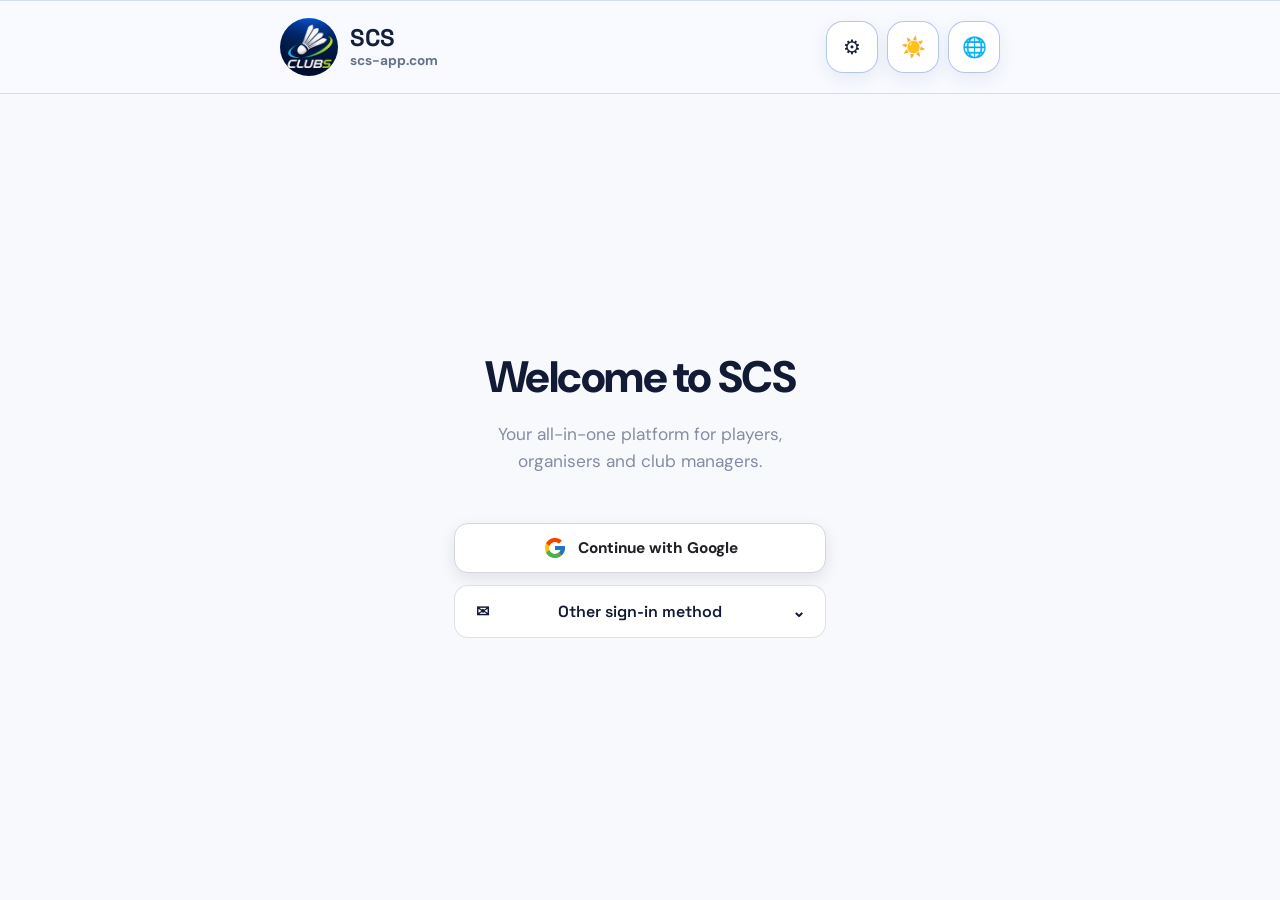
==== commit 1faabe06: "Add files via upload" ====
--- a/index.html
+++ b/index.html
@@ -167,13 +167,13 @@
 
   <script src="subscription.js?v=V618" defer></script>
 
-  <script src="HomeScreen.js?v=V620" defer></script>
-
-  <script src="engjap.js?v=V623" defer></script>
+  <script src="HomeScreen.js?v=V626" defer></script>
+
+  <script src="engjap.js?v=V626" defer></script>
 
   <script src="qrcode-generator.js?v=V149" defer></script>
   <script src="main.js?v=V618" defer></script>
-  <script src="role-workspaces.js?v=V623" defer></script>
+  <script src="role-workspaces.js?v=V626" defer></script>
   <script src="scoring.js?v=V621" defer></script>
   <link rel="stylesheet" href="./shared-court-popup.css?v=V398"><script src="./shared-court-popup.js?v=V621" defer></script><script src="tournament-team-picker.js?v=V400" defer></script><script src="./tournament-players-page.js?v=V403" defer></script><script src="tournament-bracket.js?v=V621" defer></script>
   <script src="court-center.js?v=V425" defer></script>
@@ -199,7 +199,7 @@
   <script src="account-status.js?v=V557" defer></script>
 
   <script src="dashboard.js?v=V149" defer></script>
-  <script src="slots.js?v=V551" defer></script>
+  <script src="slots.js?v=V626" defer></script>
   <script src="notifications.js?v=V149" defer></script>
 
   <script src="viewer.js?v=V149" defer></script>
@@ -866,7 +866,8 @@
 #scsTournamentManager .scs-tmgr-side-top button{border:0;background:transparent;color:#a9b8cf;font-size:1.8rem;width:44px;height:44px}
 #scsTournamentManager .scs-tmgr-side-menu>button{width:100%;display:flex;align-items:center;gap:18px;text-align:left;border:0;border-radius:12px;background:transparent;color:#f5f7fc;padding:17px 14px;font-size:1rem;font-weight:600;cursor:pointer}
 #scsTournamentManager .scs-tmgr-side-menu>button:active,#scsTournamentManager .scs-tmgr-side-menu>button:focus-visible{background:#263955}
-#scsTournamentManager .scs-tmgr-side-menu>button span{display:inline-flex;justify-content:center;width:28px;color:#e7b95d;font-size:1.35rem}
+#scsTournamentManager .scs-tmgr-side-menu>button>span:first-child{display:inline-flex;justify-content:center;align-items:center;flex:0 0 28px;width:28px;color:#e7b95d;font-size:1.35rem}
+#scsTournamentManager .scs-tmgr-side-menu>button>span:not(:first-child){display:block;flex:1 1 auto;min-width:0;width:auto;color:inherit;font-size:inherit;line-height:1.4;white-space:normal;overflow-wrap:normal;word-break:normal;writing-mode:horizontal-tb}
 #scsTournamentManager .scs-tmgr-side-menu>.scs-tmgr-side-home{margin-top:auto;border-top:1px solid #31415a;border-radius:0;color:#b4c4dc}
 @media(prefers-reduced-motion:reduce){#scsTournamentManager .scs-tmgr-side-menu{transition:none}}
 </style>
@@ -1817,7 +1818,7 @@
     <button type="button" class="scs-home-quick-action-row scs-home-quick-register-row" onclick="scsHomeQuickAction('register')"><span class="scs-home-quick-icon" aria-hidden="true">📋</span><span class="scs-home-quick-copy"><strong>Register Players</strong><span id="scsQuickRegisterClubName" class="scs-home-quick-subtitle"></span></span></button>
     <button type="button" class="scs-home-quick-action-row scs-home-quick-modify-row" onclick="scsHomeQuickAction('modify')"><span class="scs-home-quick-icon" aria-hidden="true">✏️</span><span class="scs-home-quick-copy"><strong>Modify Players</strong><span id="scsQuickModifyClubName" class="scs-home-quick-subtitle"></span></span></button>
     <button type="button" id="scsQuickRoundsTemplate" class="scs-home-quick-action-row scs-home-quick-template-row" hidden onclick="scsHomeQuickAction('template')"><span class="scs-home-quick-icon" aria-hidden="true">🧩</span><span class="scs-home-quick-copy"><strong>Rounds Template</strong><span class="scs-home-quick-subtitle">Create / Edit Templates</span></span></button>
-    <button type="button" id="scsQuickApprovePlayers" class="scs-home-quick-action-row scs-home-quick-approve-row" hidden onclick="scsHomeQuickAction('approve')"><span class="scs-home-quick-icon" aria-hidden="true">✓</span><span class="scs-home-quick-copy"><strong id="scsQuickApprovePlayersLabel">Approve Players</strong><span id="scsQuickApproveClubName" class="scs-home-quick-subtitle"></span></span></button>
+    <button type="button" id="scsQuickApprovePlayers" class="scs-home-quick-action-row scs-home-quick-approve-row" hidden onclick="scsHomeQuickAction('approve')"><span class="scs-home-quick-icon" aria-hidden="true">✓</span><span class="scs-home-quick-copy"><strong id="scsQuickApprovePlayersLabel" data-i18n="scsApprovePlayers">Approve Players</strong><span id="scsQuickApproveClubName" class="scs-home-quick-subtitle"></span></span></button>
     <button type="button" class="scs-home-quick-action-row scs-home-quick-join-row" onclick="scsHomeQuickAction('club')"><span class="scs-home-quick-icon" aria-hidden="true">🏢</span><strong>Join a Club</strong></button>
     <button type="button" class="scs-home-quick-action-row scs-home-quick-court-row" onclick="scsHomeQuickAction('courtCenter')"><span class="scs-home-quick-icon" aria-hidden="true">🏟️</span><span class="scs-home-quick-copy"><strong>Court Center</strong><span class="scs-home-quick-subtitle">Assign · Live Score · Approve</span></span></button>
     <button type="button" class="scs-home-quick-action-row scs-home-quick-score-row" onclick="scsHomeQuickAction('score')"><span class="scs-home-quick-icon" aria-hidden="true">🏆</span><span class="scs-home-quick-copy"><strong>Score a Match</strong><span id="scsQuickScoreClubName" class="scs-home-quick-subtitle"></span></span></button>
@@ -1829,8 +1830,8 @@
 <div id="scsProfileQuickMenu" class="scs-home-quick-menu" hidden onclick="if(event.target===this)scsCloseProfileQuickMenu()">
   <div class="scs-home-quick-panel" role="dialog" aria-modal="true" aria-label="My Profile">
     <button type="button" class="scs-home-quick-action-row scs-home-quick-slot-row" onclick="scsProfileQuickAction('slots')"><span class="scs-home-quick-icon" aria-hidden="true">📅</span><strong>My Slots</strong></button>
-    <button type="button" class="scs-home-quick-action-row scs-home-quick-round-row" onclick="scsProfileQuickAction('clubs')"><span class="scs-home-quick-icon" aria-hidden="true">👥</span><strong>Joined Clubs</strong></button>
-    <button type="button" class="scs-home-quick-action-row scs-home-quick-full-schedule-row" onclick="scsProfileQuickAction('report')"><span class="scs-home-quick-icon" aria-hidden="true">📊</span><strong>Reports</strong></button>
+    <button type="button" class="scs-home-quick-action-row scs-home-quick-round-row" onclick="scsProfileQuickAction('clubs')"><span class="scs-home-quick-icon" aria-hidden="true">👥</span><strong data-i18n="scsJoinedClubs">Joined Clubs</strong></button>
+    <button type="button" class="scs-home-quick-action-row scs-home-quick-full-schedule-row" onclick="scsProfileQuickAction('report')"><span class="scs-home-quick-icon" aria-hidden="true">📊</span><strong data-i18n="scsReports">Reports</strong></button>
     <button type="button" class="scs-home-quick-action-row scs-home-quick-register-row" onclick="scsProfileQuickAction('edit')"><span class="scs-home-quick-icon" aria-hidden="true">✎</span><strong>Edit Profile</strong></button>
     <button class="scs-home-quick-cancel" type="button" onclick="scsCloseProfileQuickMenu()">Cancel</button>
   </div>
@@ -2524,18 +2525,18 @@
   <!-- ── My Hub Home quick sections ── -->
   <section class="myhub-home-sections myhub-plain-menu" aria-label="My Hub">
     <div class="myhub-navigation-links">
-    <h2 class="myhub-home-section-title">My SCS</h2>
+    <h2 class="myhub-home-section-title" data-i18n="scsMySCS">My SCS</h2>
     <button type="button" class="myhub-simple-link" onclick="scsProfileQuickAction('slots')"><span class="myhub-home-icon">📅</span><strong>My Slots</strong><span class="myhub-home-chevron">›</span></button>
-    <button type="button" class="myhub-simple-link" onclick="scsProfileQuickAction('clubs')"><span class="myhub-home-icon">👥</span><strong>Joined Clubs</strong><span class="myhub-home-chevron">›</span></button>
-    <button type="button" class="myhub-simple-link" onclick="scsProfileQuickAction('report')"><span class="myhub-home-icon">📊</span><strong>Reports</strong><span class="myhub-home-chevron">›</span></button>
-    </div>
-    <h2 class="myhub-home-section-title">My Activity</h2>
+    <button type="button" class="myhub-simple-link" onclick="scsProfileQuickAction('clubs')"><span class="myhub-home-icon">👥</span><strong data-i18n="scsJoinedClubs">Joined Clubs</strong><span class="myhub-home-chevron">›</span></button>
+    <button type="button" class="myhub-simple-link" onclick="scsProfileQuickAction('report')"><span class="myhub-home-icon">📊</span><strong data-i18n="scsReports">Reports</strong><span class="myhub-home-chevron">›</span></button>
+    </div>
+    <h2 class="myhub-home-section-title" data-i18n="scsMyActivity">My Activity</h2>
     <div class="myhub-home-group" id="myHubNewSlotsGroup">
-      <button type="button" class="myhub-home-card" onclick="myHubToggleQuickGroup('new')"><span class="myhub-home-icon">🔔</span><strong>New Posted Slots</strong><span class="myhub-home-count" id="myHubNewSlotsCount">0</span><span class="myhub-home-chevron">›</span></button>
+      <button type="button" class="myhub-home-card" onclick="myHubToggleQuickGroup('new')"><span class="myhub-home-icon">🔔</span><strong data-i18n="scsNewPostedSlots">New Posted Slots</strong><span class="myhub-home-count" id="myHubNewSlotsCount">0</span><span class="myhub-home-chevron">›</span></button>
       <div class="myhub-home-list" id="myHubNewSlotsList"></div>
     </div>
     <div class="myhub-home-group" id="myHubTodaySlotsGroup" hidden>
-      <button type="button" class="myhub-home-card" onclick="myHubToggleQuickGroup('today')"><span class="myhub-home-icon">📅</span><strong>Today Slots</strong><span class="myhub-home-count" id="myHubTodaySlotsCount">0</span><span class="myhub-home-chevron">›</span></button>
+      <button type="button" class="myhub-home-card" onclick="myHubToggleQuickGroup('today')"><span class="myhub-home-icon">📅</span><strong data-i18n="scsTodaySlots">Today Slots</strong><span class="myhub-home-count" id="myHubTodaySlotsCount">0</span><span class="myhub-home-chevron">›</span></button>
       <div class="myhub-home-list" id="myHubTodaySlotsList"></div>
     </div>
     <div class="myhub-home-group" id="myHubLiveGroup" hidden>
@@ -2543,7 +2544,7 @@
       <div class="myhub-home-list" id="myHubLiveList"></div>
     </div>
     <div class="myhub-home-group" id="myHubApprovePlayersGroup" data-scs-roles="manager" hidden>
-      <button type="button" class="myhub-home-card" onclick="scsHomeQuickAction('approve')"><span class="myhub-home-icon">✓</span><strong>Approve Players</strong><span class="myhub-home-count" id="myHubApprovePlayersCount">0</span><span class="myhub-home-chevron">›</span></button>
+      <button type="button" class="myhub-home-card" onclick="scsHomeQuickAction('approve')"><span class="myhub-home-icon">✓</span><strong data-i18n="scsApprovePlayers">Approve Players</strong><span class="myhub-home-count" id="myHubApprovePlayersCount">0</span><span class="myhub-home-chevron">›</span></button>
     </div>
   </section>
 
@@ -2559,8 +2560,8 @@
       </div>
       <div class="mc-slots-tools">
         <div class="mc-slots-filter mc-slots-layout-filter" role="tablist" aria-label="Slot layout">
-          <button type="button" id="mcSlotsLayoutCompact" class="mc-slots-filter-btn is-active" role="tab" aria-selected="true" onclick="myCardSlotsSetLayout('compact')">Compact</button>
-          <button type="button" id="mcSlotsLayoutCalendar" class="mc-slots-filter-btn" role="tab" aria-selected="false" onclick="myCardSlotsSetLayout('calendar')">Calendar</button>
+          <button type="button" id="mcSlotsLayoutCompact" data-i18n="scsCompact" class="mc-slots-filter-btn is-active" role="tab" aria-selected="true" onclick="myCardSlotsSetLayout('compact')">Compact</button>
+          <button type="button" id="mcSlotsLayoutCalendar" data-i18n="scsCalendar" class="mc-slots-filter-btn" role="tab" aria-selected="false" onclick="myCardSlotsSetLayout('calendar')">Calendar</button>
         </div>
         <div class="mc-slots-filter" role="tablist" aria-label="Slot view">
           <button type="button" id="mcSlotsFilterUpcoming" class="mc-slots-filter-btn is-active" role="tab" aria-selected="true" onclick="myCardSlotsSetView('upcoming')" data-i18n="upcoming">Upcoming</button>
@@ -2706,12 +2707,12 @@
   </section>
 
   <div class="clubs-page-tabs" role="tablist" aria-label="Club lists">
-    <button type="button" id="clubsOwnedTab" class="active" role="tab" aria-selected="true" aria-controls="clubsOwnedPanel" onclick="clubsPageSelectTab('owned')">My Clubs</button>
-    <button type="button" id="clubsJoinedTab" role="tab" aria-selected="false" aria-controls="clubsJoinedPanel" onclick="clubsPageSelectTab('joined')">Joined Clubs</button>
+    <button type="button" id="clubsOwnedTab" data-i18n="scsMenuMyClubs" class="active" role="tab" aria-selected="true" aria-controls="clubsOwnedPanel" onclick="clubsPageSelectTab('owned')">My Clubs</button>
+    <button type="button" id="clubsJoinedTab" data-i18n="scsJoinedClubs" role="tab" aria-selected="false" aria-controls="clubsJoinedPanel" onclick="clubsPageSelectTab('joined')">Joined Clubs</button>
   </div>
 
   <section id="clubsOwnedPanel" class="clubs-tab-panel" role="tabpanel" aria-labelledby="clubsOwnedTab">
-    <div class="jc-section-title">Clubs I manage</div>
+    <div class="jc-section-title" data-i18n="scsClubsManage">Clubs I manage</div>
     <div id="myOwnedClubsListInner"><div class="jc-empty">Loading...</div></div>
   </section>
 
@@ -4238,7 +4239,7 @@
   <script>
     if ('serviceWorker' in navigator) {
       window.addEventListener('load', function() {
-        navigator.serviceWorker.register('./sw.js?v=V623', { updateViaCache: 'none' })
+        navigator.serviceWorker.register('./sw.js?v=V627', { updateViaCache: 'none' })
           .then(function(reg) {
             console.log('SW registered - CLUBS v' + (window.SCS_APP_VERSION || '1.6.4'));
             // Check once on a clean app load. Do not trigger update checks when
@@ -4708,12 +4709,12 @@
  <div class="scs-activity-panel scs-home-simple">
   <header class="scs-home-brand"><img src="clubs-brand.png" alt="CLUBS badminton logo" class="scs-home-logo"><div class="scs-home-brand-name"><strong>Sports Club</strong><strong>Manager</strong></div></header>
   <section aria-labelledby="scsClubActivityTitle">
-   <h2 id="scsClubActivityTitle" class="scs-club-activity-title">Club Activity</h2>
+   <h2 id="scsClubActivityTitle" class="scs-club-activity-title" data-i18n="scsClubActivity">Club Activity</h2>
    <p class="scs-club-activity-subtitle" id="scsClubActivityClubName">Active club</p>
    <div class="scs-home-menu" id="scsClubActivityList" aria-live="polite">
-    <button type="button" class="scs-home-menu-row" onclick="scsRoleMenuNavigate('slots')"><span class="scs-home-menu-icon scs-home-practice" aria-hidden="true">☀</span><span class="scs-home-menu-copy"><strong>Today's Slot</strong><small id="scsClubTodaySlot" class="scs-club-activity-loading">Loading…</small></span><span class="scs-home-chevron" aria-hidden="true">›</span></button>
-    <button type="button" class="scs-home-menu-row" onclick="scsRoleMenuNavigate('slots')"><span class="scs-home-menu-icon scs-home-login" aria-hidden="true">→</span><span class="scs-home-menu-copy"><strong>Next Slot</strong><small id="scsClubNextSlot" class="scs-club-activity-loading">Loading…</small></span><span class="scs-home-chevron" aria-hidden="true">›</span></button>
-    <button type="button" class="scs-home-menu-row" onclick="scsRoleMenuNavigate('slots')"><span class="scs-home-menu-icon scs-home-tournament" aria-hidden="true">↶</span><span class="scs-home-menu-copy"><strong>Recent Slot</strong><small id="scsClubRecentSlot" class="scs-club-activity-loading">Loading…</small></span><span class="scs-home-chevron" aria-hidden="true">›</span></button>
+    <button type="button" class="scs-home-menu-row" onclick="scsRoleMenuNavigate('slots')"><span class="scs-home-menu-icon scs-home-practice" aria-hidden="true">☀</span><span class="scs-home-menu-copy"><strong data-i18n="scsClubToday">Today's Slot</strong><small id="scsClubTodaySlot" class="scs-club-activity-loading">Loading…</small></span><span class="scs-home-chevron" aria-hidden="true">›</span></button>
+    <button type="button" class="scs-home-menu-row" onclick="scsRoleMenuNavigate('slots')"><span class="scs-home-menu-icon scs-home-login" aria-hidden="true">→</span><span class="scs-home-menu-copy"><strong data-i18n="scsClubNext">Next Slot</strong><small id="scsClubNextSlot" class="scs-club-activity-loading">Loading…</small></span><span class="scs-home-chevron" aria-hidden="true">›</span></button>
+    <button type="button" class="scs-home-menu-row" onclick="scsRoleMenuNavigate('slots')"><span class="scs-home-menu-icon scs-home-tournament" aria-hidden="true">↶</span><span class="scs-home-menu-copy"><strong data-i18n="scsClubRecent">Recent Slot</strong><small id="scsClubRecentSlot" class="scs-club-activity-loading">Loading…</small></span><span class="scs-home-chevron" aria-hidden="true">›</span></button>
    </div>
    <section id="scsClubHomePendingApprovals" hidden aria-label="Pending player approvals" style="margin:28px 0 18px;padding:0 4px">
      <h3 style="font-size:1.12rem;margin:0 0 14px;color:var(--text,#fff)">Pending Player Approvals <span id="scsClubHomePendingCount"></span></h3>
@@ -4769,6 +4770,7 @@
  var time=String(slot.start_time||'').slice(0,5),venue=slot.venue||slot.venue_name||'Club session';
  return [slot.slot_date,time,venue].filter(Boolean).join(' · ');
 };
+var scsClubActivityI18n=function(key,fallback){try{var lang=(typeof currentLang!=='undefined'&&currentLang)||localStorage.getItem('appLanguage')||'en';return (typeof translations!=='undefined'&&translations[lang]&&translations[lang][key])||fallback}catch(_){return fallback}};
 window.scsClubActivityRefresh=async function(){
  var activeClub=null;try{if(typeof getMyClub==='function')activeClub=getMyClub()}catch(_){}
  var clubId=(activeClub&&activeClub.id)||localStorage.getItem('kbrr_vault_club_id')||localStorage.getItem('kbrr_my_club_id')||'';
@@ -4776,9 +4778,9 @@
  var clubLabel=document.getElementById('scsClubActivityClubName');if(clubLabel)clubLabel.textContent=clubName;
  var todayEl=document.getElementById('scsClubTodaySlot'),nextEl=document.getElementById('scsClubNextSlot'),recentEl=document.getElementById('scsClubRecentSlot');
  if(!clubId||typeof vaultSlotsLoadRange!=='function'){
-  if(todayEl)todayEl.textContent='No slot today';if(nextEl)nextEl.textContent='No upcoming slot';if(recentEl)recentEl.textContent='No recent slot';return;
+  if(todayEl)todayEl.textContent=scsClubActivityI18n('scsNoSlotToday','No slot today');if(nextEl)nextEl.textContent=scsClubActivityI18n('scsNoUpcomingSlot','No upcoming slot');if(recentEl)recentEl.textContent=scsClubActivityI18n('scsNoRecentSlot','No recent slot');return;
  }
- [todayEl,nextEl,recentEl].forEach(function(el){if(el){el.textContent='Loading…';el.classList.add('scs-club-activity-loading')}});
+ [todayEl,nextEl,recentEl].forEach(function(el){if(el){el.textContent=scsClubActivityI18n('scsLoading','Loading…');el.classList.add('scs-club-activity-loading')}});
  try{
   var now=new Date(),start=new Date(now),end=new Date(now);start.setDate(start.getDate()-60);end.setDate(end.getDate()+90);
   var dateString=function(d){return d.getFullYear()+'-'+String(d.getMonth()+1).padStart(2,'0')+'-'+String(d.getDate()).padStart(2,'0')};
@@ -4787,15 +4789,15 @@
   var todaySlot=rows.find(function(s){return s.slot_date===today});
   var nextSlot=rows.find(function(s){return s.slot_date>today});
   var recent=rows.filter(function(s){return s.slot_date<today}).pop();
-  if(todayEl)todayEl.textContent=scsClubActivitySlotText(todaySlot,'No slot today');
-  if(nextEl)nextEl.textContent=scsClubActivitySlotText(nextSlot,'No upcoming slot');
-  if(recentEl)recentEl.textContent=scsClubActivitySlotText(recent,'No recent slot');
- }catch(_){if(todayEl)todayEl.textContent='Unable to load';if(nextEl)nextEl.textContent='Unable to load';if(recentEl)recentEl.textContent='Unable to load'}
+  if(todayEl)todayEl.textContent=scsClubActivitySlotText(todaySlot,scsClubActivityI18n('scsNoSlotToday','No slot today'));
+  if(nextEl)nextEl.textContent=scsClubActivitySlotText(nextSlot,scsClubActivityI18n('scsNoUpcomingSlot','No upcoming slot'));
+  if(recentEl)recentEl.textContent=scsClubActivitySlotText(recent,scsClubActivityI18n('scsNoRecentSlot','No recent slot'));
+ }catch(_){if(todayEl)todayEl.textContent=scsClubActivityI18n('scsUnableLoad','Unable to load');if(nextEl)nextEl.textContent=scsClubActivityI18n('scsUnableLoad','Unable to load');if(recentEl)recentEl.textContent=scsClubActivityI18n('scsUnableLoad','Unable to load')}
  [todayEl,nextEl,recentEl].forEach(function(el){if(el)el.classList.remove('scs-club-activity-loading')});
 };
 window.scsActivityShowHome=function(){
  var e=document.getElementById('scsActivityHome'),header=document.getElementById('scsPracticeSharedHeader'),title=document.getElementById('scsPracticeSharedTitle');
- if(e)e.hidden=false;if(header)header.hidden=false;if(title)title.textContent='Club Manager';
+ if(e)e.hidden=false;if(header)header.hidden=false;if(title){var lang=(typeof currentLang!=='undefined'&&currentLang)||localStorage.getItem('appLanguage')||'en';title.textContent=(typeof translations!=='undefined'&&translations[lang]&&translations[lang].scsClubManagerRole)||'Club Manager';}
  scsActivityRefreshClub();scsClubActivityRefresh();
  setTimeout(scsClubActivityRefresh,300);
  setTimeout(scsClubActivityRefresh,1000);
@@ -4837,22 +4839,22 @@
     </div>
     <div class="scs-tmgr-simple-intro">
       <div class="scs-tmgr-kicker">SCS · TOURNAMENT</div>
-      <h2 id="scsTmManagerTitle">Welcome to Tournament Manager</h2>
-      <p>Create, manage and follow your competitions.</p>
-      <p class="scs-tmgr-simple-hint">☰ &nbsp; Open the menu to get started</p>
+      <h2 id="scsTmManagerTitle" data-i18n="scsTmWelcome">Welcome to Tournament Manager</h2>
+      <p data-i18n="scsTmDescription">Create, manage and follow your competitions.</p>
+      <p class="scs-tmgr-simple-hint">☰ &nbsp; <span data-i18n="scsTmHint">Open the menu to get started</span></p>
     </div>
     <div class="scs-tmgr-simple-footer">Sports Club Scheduler</div>
   </section>
   <div class="scs-tmgr-side-shade" onclick="scsTournamentMenuToggle(false)" hidden></div>
   <nav id="scsTournamentSideMenu" class="scs-tmgr-side-menu" aria-label="Tournament navigation" aria-hidden="true">
     <div class="scs-tmgr-side-top"><strong>SCS</strong><button type="button" onclick="scsTournamentMenuToggle(false)" aria-label="Close tournament menu">×</button></div>
-    <button type="button" class="scs-tmgr-side-home" data-scs-roles="member" onclick="scsTournamentMenuToggle(false);scsRoleMenuNavigate('workspace-home')"><span>⌂</span>Member Home</button>
-    <button type="button" class="scs-tmgr-side-home" data-scs-roles="manager" onclick="scsTournamentMenuToggle(false);scsRoleMenuNavigate('workspace-home')"><span>⌂</span>Club Manager Home</button>
+    <button type="button" class="scs-tmgr-side-home" data-scs-roles="member" onclick="scsTournamentMenuToggle(false);scsRoleMenuNavigate('workspace-home')"><span>⌂</span><span data-i18n="scsMenuMemberHome">Member Home</span></button>
+    <button type="button" class="scs-tmgr-side-home" data-scs-roles="manager" onclick="scsTournamentMenuToggle(false);scsRoleMenuNavigate('workspace-home')"><span>⌂</span><span data-i18n="scsMenuClubHome">Club Manager Home</span></button>
     <button type="button" data-scs-roles="member" onclick="scsTournamentMenuChoose('scsTournamentManagerLive')"><span>◉</span>Watch Tournaments</button>
-    <button type="button" data-scs-roles="manager" onclick="scsTournamentMenuChoose('scsTournamentManagerMyTournaments')"><span>🏆</span>My Tournaments</button>
-    <button type="button" data-scs-roles="manager" onclick="scsTournamentMenuChoose('scsTournamentManagerStart')"><span>＋</span>New Tournament</button>
-    <button type="button" data-scs-roles="manager" onclick="scsTournamentMenuChoose('scsTournamentManagerPlayers')"><span>♙</span>Players Manager</button>
-    <button type="button" data-scs-roles="member manager" onclick="scsTournamentMenuChoose('scsTournamentManagerConduct')"><span>▣</span>Score a Match</button>
+    <button type="button" data-scs-roles="manager" onclick="scsTournamentMenuChoose('scsTournamentManagerMyTournaments')"><span>🏆</span><span data-i18n="scsMyTournamentsTitle">My Tournaments</span></button>
+    <button type="button" data-scs-roles="manager" onclick="scsTournamentMenuChoose('scsTournamentManagerStart')"><span>＋</span><span data-i18n="scsNewTournamentTitle">New Tournament</span></button>
+    <button type="button" data-scs-roles="manager" onclick="scsTournamentMenuChoose('scsTournamentManagerPlayers')"><span>♙</span><span data-i18n="scsPlayersManagerTitle">Players Manager</span></button>
+    <button type="button" data-scs-roles="member manager" onclick="scsTournamentMenuChoose('scsTournamentManagerConduct')"><span>▣</span><span data-i18n="scsScoreMatch">Score a Match</span></button>
   </nav>
 </div>
 
@@ -4939,7 +4941,11 @@
       if(score&&!score.hidden&&getComputedStyle(score).display!=='none'&&document.getElementById('scsScoreMatchPicker')&&!document.getElementById('scsScoreMatchPicker').hidden)active='scsScoringOverlay';
       header.hidden=!active;
       if(active){
-        document.getElementById('scsTournamentDynamicTitle').textContent=titles[active]||(active==='registration'?'Players Manager':'Tournament');
+        var rawTitle=titles[active]||(active==='registration'?'Players Manager':'Tournament');
+        var lang=(typeof currentLang!=='undefined'&&currentLang)||localStorage.getItem('appLanguage')||'en';
+        var dict=(typeof translations!=='undefined'&&(translations[lang]||translations.en))||{};
+        var keys={'Tournament Manager':'scsTournamentManagerTitle','My Tournaments':'scsMyTournamentsTitle','New Tournament':'scsNewTournamentTitle','Live Tournaments':'scsLiveTournamentsTitle','Tournament':'scsTournamentTitle','Conduct a Match':'scsConductMatchTitle','Players Manager':'scsPlayersManagerTitle'};
+        document.getElementById('scsTournamentDynamicTitle').textContent=dict[keys[rawTitle]]||rawTitle;
       }
     }
     var observer=new MutationObserver(refresh);
@@ -4947,6 +4953,7 @@
     observer.observe(document.body,{attributes:true,attributeFilter:['class']});
     refresh();
     window.scsRefreshTournamentHeader=refresh;
+    window.addEventListener('storage',function(e){if(e.key==='appLanguage')refresh();});
   }
   if(document.readyState==='loading')document.addEventListener('DOMContentLoaded',init);else init();
 })();
@@ -5018,7 +5025,10 @@
     label=workspace==='organiser'?'Round Manager':(workspace==='vault'?'Slot Manager':(document.body.dataset.scsRoleWorkspace==='member'?'Member Home':'My Hub'));
     }
    }
-   title.textContent=label;
+   var titleLanguage=(typeof currentLang!=='undefined'&&currentLang)||localStorage.getItem('appLanguage')||'en';
+   var titleDictionary=(typeof translations!=='undefined'&&(translations[titleLanguage]||translations.en))||{};
+   var titleKeys={'Member Home':'scsMenuMemberHome','My Hub':'scsMyHubTitle','My Clubs':'scsMenuMyClubs','Club Manager':'scsClubManagerRole','Settings':'settings','Player Manager':'scsPlayerManagerTitle','Round Manager':'scsRoundManagerTitle','Slot Manager':'scsSlotManagerTitle','Dashboard':'scsDashboardTitle','Practice Manager':'scsPracticeManagerTitle'};
+   title.textContent=titleDictionary[titleKeys[label]]||label;
    if(target&&target.classList.contains('page'))target.classList.add('scs-practice-current-page');
    /* V537: A newly opened Round page starts at its top, not the previous editor scroll. */
    if(active==='roundsPage' && previousActive!==active){
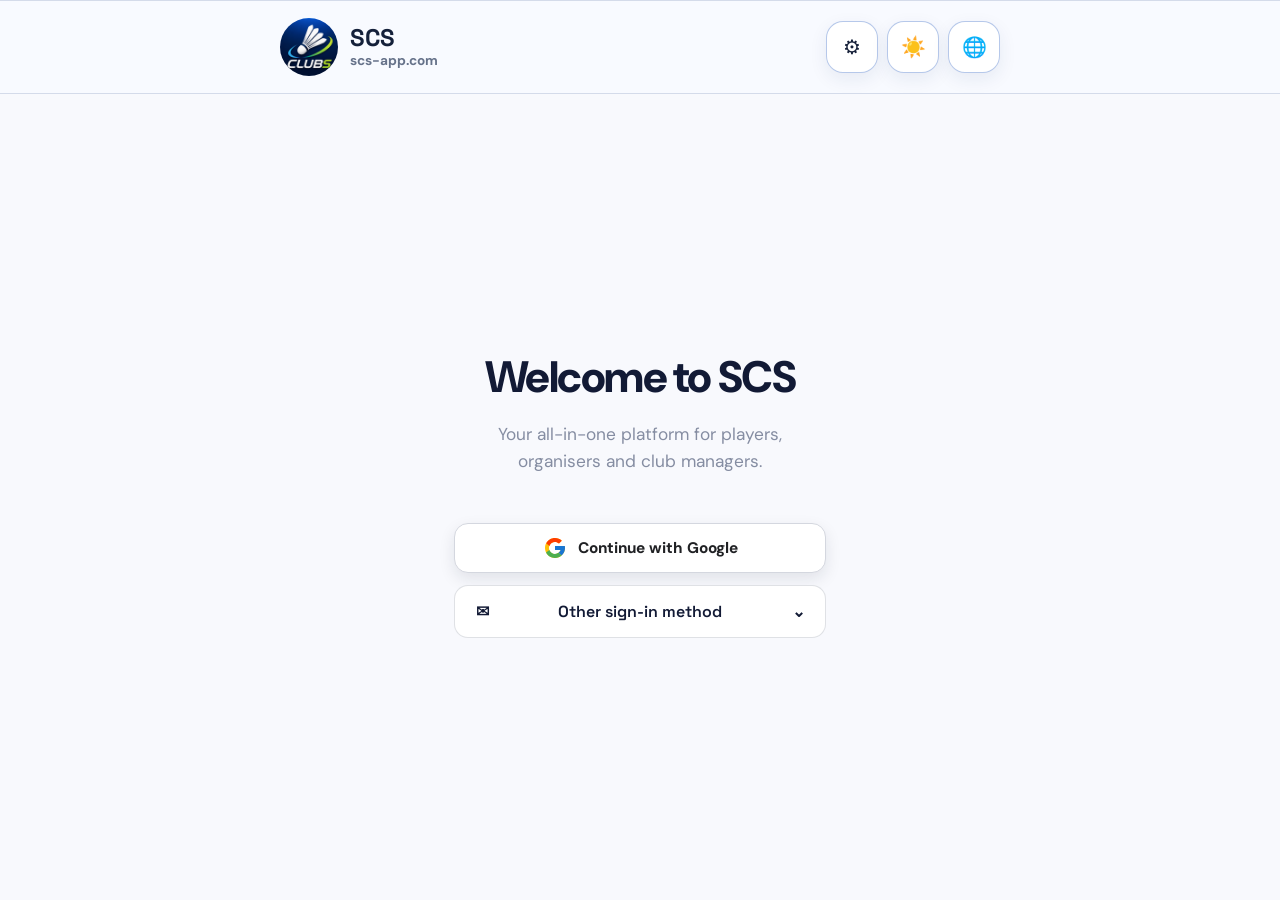
==== commit 7d03f45c: "Add files via upload" ====
--- a/index.html
+++ b/index.html
@@ -844,8 +844,9 @@
 body>.scs-tmgr-side-menu .scs-tmgr-side-top{display:flex;justify-content:space-between;align-items:center;padding:8px 10px 22px;margin-bottom:14px;border-bottom:1px solid #31415a;color:#e7b95d;font-size:1.45rem}
 body>.scs-tmgr-side-menu .scs-tmgr-side-top button{border:0;background:transparent;color:#a9b8cf;font-size:1.8rem;width:44px;height:44px}
 body>.scs-tmgr-side-menu>button{width:100%;display:flex;align-items:center;gap:18px;text-align:left;border:0;border-radius:12px;background:transparent;color:#f5f7fc;padding:17px 14px;font-size:1rem;font-weight:600;cursor:pointer}
-body>.scs-tmgr-side-menu>button span{display:inline-flex;justify-content:center;width:28px;color:#e7b95d;font-size:1.35rem}
-body>.scs-tmgr-side-menu>.scs-tmgr-side-home{margin-top:auto;border-top:1px solid #31415a;color:#b4c4dc}
+body>.scs-tmgr-side-menu>button>span:first-child{display:inline-flex;align-items:center;justify-content:center;flex:0 0 28px;width:28px;color:#e7b95d;font-size:1.35rem}
+body>.scs-tmgr-side-menu>button>span:not(:first-child){display:block;flex:1 1 auto;min-width:0;width:auto;color:inherit;font-size:inherit;line-height:1.4;white-space:normal;overflow-wrap:normal;word-break:normal;writing-mode:horizontal-tb;text-align:left}
+body>.scs-tmgr-side-menu>.scs-tmgr-side-home{margin-top:0;border-top:1px solid #31415a;color:#b4c4dc}
 </style>
 <style id="scs-tournament-menu-v454">
 #scsTournamentManager.scs-tmgr-fullpage{background:#0d1729}
@@ -4239,7 +4240,7 @@
   <script>
     if ('serviceWorker' in navigator) {
       window.addEventListener('load', function() {
-        navigator.serviceWorker.register('./sw.js?v=V627', { updateViaCache: 'none' })
+        navigator.serviceWorker.register('./sw.js?v=V628', { updateViaCache: 'none' })
           .then(function(reg) {
             console.log('SW registered - CLUBS v' + (window.SCS_APP_VERSION || '1.6.4'));
             // Check once on a clean app load. Do not trigger update checks when
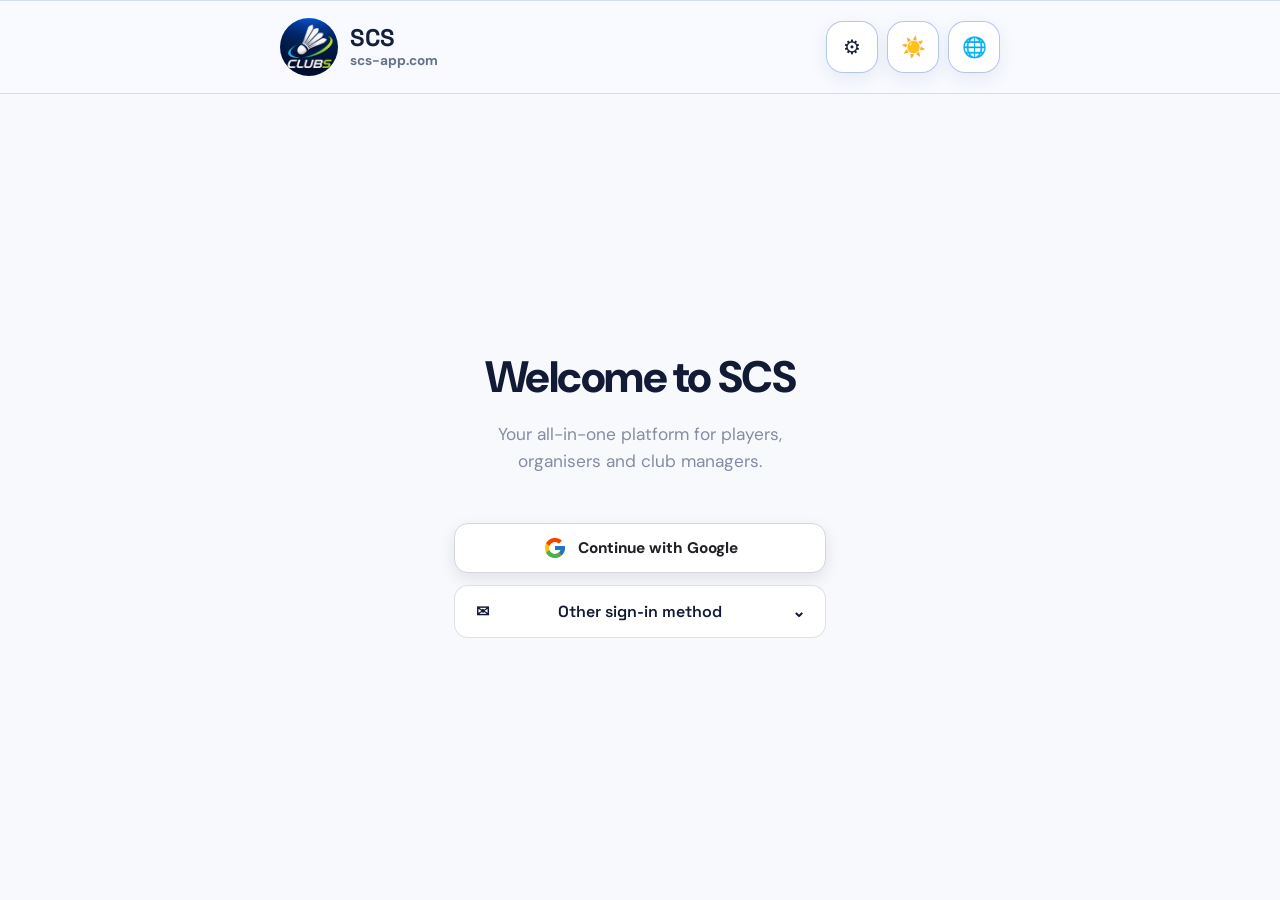
==== commit 4eb21157: "Add files via upload" ====
--- a/index.html
+++ b/index.html
@@ -169,7 +169,7 @@
 
   <script src="HomeScreen.js?v=V626" defer></script>
 
-  <script src="engjap.js?v=V626" defer></script>
+  <script src="engjap.js?v=V629" defer></script>
 
   <script src="qrcode-generator.js?v=V149" defer></script>
   <script src="main.js?v=V618" defer></script>
@@ -4240,7 +4240,7 @@
   <script>
     if ('serviceWorker' in navigator) {
       window.addEventListener('load', function() {
-        navigator.serviceWorker.register('./sw.js?v=V628', { updateViaCache: 'none' })
+        navigator.serviceWorker.register('./sw.js?v=V629', { updateViaCache: 'none' })
           .then(function(reg) {
             console.log('SW registered - CLUBS v' + (window.SCS_APP_VERSION || '1.6.4'));
             // Check once on a clean app load. Do not trigger update checks when
@@ -4851,7 +4851,7 @@
     <div class="scs-tmgr-side-top"><strong>SCS</strong><button type="button" onclick="scsTournamentMenuToggle(false)" aria-label="Close tournament menu">×</button></div>
     <button type="button" class="scs-tmgr-side-home" data-scs-roles="member" onclick="scsTournamentMenuToggle(false);scsRoleMenuNavigate('workspace-home')"><span>⌂</span><span data-i18n="scsMenuMemberHome">Member Home</span></button>
     <button type="button" class="scs-tmgr-side-home" data-scs-roles="manager" onclick="scsTournamentMenuToggle(false);scsRoleMenuNavigate('workspace-home')"><span>⌂</span><span data-i18n="scsMenuClubHome">Club Manager Home</span></button>
-    <button type="button" data-scs-roles="member" onclick="scsTournamentMenuChoose('scsTournamentManagerLive')"><span>◉</span>Watch Tournaments</button>
+    <button type="button" data-scs-roles="member" onclick="scsTournamentMenuChoose('scsTournamentManagerLive')"><span>◉</span><span data-i18n="scsTournamentWatch">Watch Tournaments</span></button>
     <button type="button" data-scs-roles="manager" onclick="scsTournamentMenuChoose('scsTournamentManagerMyTournaments')"><span>🏆</span><span data-i18n="scsMyTournamentsTitle">My Tournaments</span></button>
     <button type="button" data-scs-roles="manager" onclick="scsTournamentMenuChoose('scsTournamentManagerStart')"><span>＋</span><span data-i18n="scsNewTournamentTitle">New Tournament</span></button>
     <button type="button" data-scs-roles="manager" onclick="scsTournamentMenuChoose('scsTournamentManagerPlayers')"><span>♙</span><span data-i18n="scsPlayersManagerTitle">Players Manager</span></button>
@@ -4859,25 +4859,25 @@
   </nav>
 </div>
 
-<div id="scsTournamentContinue" class="scs-tmgr-overlay" hidden onclick="if(event.target===this)scsCloseTournamentContinue()"><section class="scs-tmgr-card" role="dialog" aria-modal="true"><header class="scs-tmgr-head"><div><div class="scs-tmgr-kicker">SCS · TOURNAMENT</div><h2>My Tournaments</h2><p>All your tournaments in one place.</p></div><button class="scs-tmgr-close" onclick="scsCloseTournamentContinue()" aria-label="Close">×</button></header><div class="scs-tmgr-filters" role="group" aria-label="Filter tournaments"><button type="button" data-tm-filter="all" class="is-active" onclick="scsSetMyTournamentFilter('all')">All</button><button type="button" data-tm-filter="live" onclick="scsSetMyTournamentFilter('live')">Live</button><button type="button" data-tm-filter="completed" onclick="scsSetMyTournamentFilter('completed')">Completed</button></div><div id="scsTournamentContinueList" class="scs-tmgr-tournament-list"></div><button class="scs-tmgr-back" onclick="scsCloseTournamentContinue()">‹ Tournament Manager</button></section></div>
-
-<div id="scsTournamentLive" class="scs-tmgr-overlay" hidden onclick="if(event.target===this)scsCloseTournamentLive()"><section class="scs-tmgr-card" role="dialog" aria-modal="true" aria-labelledby="scsTournamentLiveTitle"><header class="scs-tmgr-head"><div><div class="scs-tmgr-kicker">SCS · LIVE</div><h2 id="scsTournamentLiveTitle">Live Tournaments</h2><p>Choose a tournament to view.</p></div><button class="scs-tmgr-close" onclick="scsCloseTournamentLive()" aria-label="Close">×</button></header><div id="scsTournamentLiveList" class="scs-tmgr-tournament-list"></div><button class="scs-tmgr-back" onclick="scsCloseTournamentLive()">‹ Tournament Manager</button></section></div>
+<div id="scsTournamentContinue" class="scs-tmgr-overlay" hidden onclick="if(event.target===this)scsCloseTournamentContinue()"><section class="scs-tmgr-card" role="dialog" aria-modal="true"><header class="scs-tmgr-head"><div><div class="scs-tmgr-kicker">SCS · TOURNAMENT</div><h2>My Tournaments</h2><p><span data-i18n="scsTournamentAllPlace">All your tournaments in one place.</span></p></div><button class="scs-tmgr-close" onclick="scsCloseTournamentContinue()" aria-label="Close">×</button></header><div class="scs-tmgr-filters" role="group" aria-label="Filter tournaments"><button type="button" data-tm-filter="all" class="is-active" onclick="scsSetMyTournamentFilter('all')"><span data-i18n="scsTournamentAll">All</span></button><button type="button" data-tm-filter="live" onclick="scsSetMyTournamentFilter('live')"><span data-i18n="scsTournamentLiveTab">Live</span></button><button type="button" data-tm-filter="completed" onclick="scsSetMyTournamentFilter('completed')"><span data-i18n="scsTournamentCompleted">Completed</span></button></div><div id="scsTournamentContinueList" class="scs-tmgr-tournament-list"></div><button class="scs-tmgr-back" onclick="scsCloseTournamentContinue()">‹ Tournament Manager</button></section></div>
+
+<div id="scsTournamentLive" class="scs-tmgr-overlay" hidden onclick="if(event.target===this)scsCloseTournamentLive()"><section class="scs-tmgr-card" role="dialog" aria-modal="true" aria-labelledby="scsTournamentLiveTitle"><header class="scs-tmgr-head"><div><div class="scs-tmgr-kicker">SCS · LIVE</div><h2 id="scsTournamentLiveTitle"><span data-i18n="scsTournamentLive">Live Tournaments</span></h2><p><span data-i18n="scsTournamentChooseWatch">Choose a tournament to view.</span></p></div><button class="scs-tmgr-close" onclick="scsCloseTournamentLive()" aria-label="Close">×</button></header><div id="scsTournamentLiveList" class="scs-tmgr-tournament-list"></div><button class="scs-tmgr-back" onclick="scsCloseTournamentLive()">‹ Tournament Manager</button></section></div>
 
 <div id="scsTournamentTypePicker" class="scs-tournament-type-overlay" hidden onclick="if(event.target===this)scsCloseTournamentTypePicker()">
   <section class="scs-tournament-type-card" role="dialog" aria-modal="true" aria-labelledby="scsTournamentTypeTitle">
     <div class="scs-tournament-type-kicker">SCS · TOURNAMENT</div>
-    <h2 id="scsTournamentTypeTitle">Start a Tournament</h2>
-    <p>Choose the tournament format.</p>
-    <button type="button" class="scs-tournament-type-option is-active" onclick="scsStartKnockoutTournament()"><span class="scs-tournament-type-icon">🏆</span><span><strong>Knockout</strong><small>Create or continue a knockout bracket</small></span><b>›</b></button>
-    <button type="button" class="scs-tournament-type-option is-active" onclick="scsStartGroupTournament()"><span class="scs-tournament-type-icon">🔄</span><span><strong>Group Tournament</strong><small>Group setup, standings and knockouts</small></span><b>›</b></button>
-    <button type="button" class="scs-tournament-type-option is-active" onclick="scsStartTeamTournament()"><span class="scs-tournament-type-icon">🏸</span><span><strong>Team Tournament</strong><small>Clubs · Three doubles per encounter</small></span><b>›</b></button>
-    <button type="button" class="scs-tournament-type-cancel" onclick="scsCloseTournamentTypePicker()">Cancel</button>
+    <h2 id="scsTournamentTypeTitle"><span data-i18n="scsTournamentStart">Start a Tournament</span></h2>
+    <p><span data-i18n="scsTournamentChooseFormat">Choose the tournament format.</span></p>
+    <button type="button" class="scs-tournament-type-option is-active" onclick="scsStartKnockoutTournament()"><span class="scs-tournament-type-icon">🏆</span><span><strong><span data-i18n="scsKnockout">Knockout</span></strong><small><span data-i18n="scsKnockoutDesc">Create or continue a knockout bracket</span></small></span><b>›</b></button>
+    <button type="button" class="scs-tournament-type-option is-active" onclick="scsStartGroupTournament()"><span class="scs-tournament-type-icon">🔄</span><span><strong><span data-i18n="scsGroupTournament">Group Tournament</span></strong><small><span data-i18n="scsGroupTournamentDesc">Group setup, standings and knockouts</span></small></span><b>›</b></button>
+    <button type="button" class="scs-tournament-type-option is-active" onclick="scsStartTeamTournament()"><span class="scs-tournament-type-icon">🏸</span><span><strong><span data-i18n="scsTeamTournament">Team Tournament</span></strong><small><span data-i18n="scsTeamTournamentDesc">Clubs · Three doubles per encounter</span></small></span><b>›</b></button>
+    <button type="button" class="scs-tournament-type-cancel" onclick="scsCloseTournamentTypePicker()"><span data-i18n="scsCancel">Cancel</span></button>
   </section>
 </div>
 <div id="scsTournamentOverlay" class="scs-tm-overlay" hidden></div>
 <div id="scsCourtCenterOverlay" class="scs-court-overlay" hidden>
   <section class="scs-court-shell">
-    <header class="scs-court-title"><button type="button" onclick="SCSCourtCenter.close()">‹</button><div><h2>Court Center</h2><span id="scsCourtClub"></span></div><button id="scsCourtAssign" type="button" onclick="SCSCourtCenter.showAssign()">＋</button></header>
+    <header class="scs-court-title"><button type="button" onclick="SCSCourtCenter.close()">‹</button><div><h2><span data-i18n="scsCourtCenterTitle">Court Center</span></h2><span id="scsCourtClub"></span></div><button id="scsCourtAssign" type="button" onclick="SCSCourtCenter.showAssign()">＋</button></header>
     <div id="scsCourtBody"></div>
     <div id="scsCourtAssignForm" class="scs-court-assign-form" hidden></div>
   </section>
@@ -4888,17 +4888,17 @@
     <header class="scs-scoring-header"><button type="button" onclick="SCSScoring.close()" aria-label="Close">×</button></header>
     <div id="scsScoreMatchPicker" class="scs-score-match-picker" hidden></div>
     <div id="scsScoreSetup" class="scs-score-setup">
-      <h2>Players</h2><p>Select four players from the current club.</p>
-      <div class="scs-score-team-card team-a"><strong>Team A</strong><select id="scsScoreP1" onchange="SCSScoring.playerChanged()"></select><select id="scsScoreP2" onchange="SCSScoring.playerChanged()"></select></div>
+      <h2>Players</h2><p><span data-i18n="scsScoreSelectPlayers">Select four players from the current club.</span></p>
+      <div class="scs-score-team-card team-a"><strong><span data-i18n="scsScoreTeamA">Team A</span></strong><select id="scsScoreP1" onchange="SCSScoring.playerChanged()"></select><select id="scsScoreP2" onchange="SCSScoring.playerChanged()"></select></div>
       <div class="scs-score-vs">VS</div>
-      <div class="scs-score-team-card team-b"><strong>Team B</strong><select id="scsScoreP3" onchange="SCSScoring.playerChanged()"></select><select id="scsScoreP4" onchange="SCSScoring.playerChanged()"></select></div>
-      <div class="scs-score-match-format" role="group" aria-label="Match format"><strong>Match Format</strong><div><label><input type="radio" name="scsScoreMatchFormat" value="1" checked onchange="SCSScoring.matchFormatChanged()"><span>1 Set</span></label><label><input type="radio" name="scsScoreMatchFormat" value="3" onchange="SCSScoring.matchFormatChanged()"><span>3 Sets</span></label></div></div>
+      <div class="scs-score-team-card team-b"><strong><span data-i18n="scsScoreTeamB">Team B</span></strong><select id="scsScoreP3" onchange="SCSScoring.playerChanged()"></select><select id="scsScoreP4" onchange="SCSScoring.playerChanged()"></select></div>
+      <div class="scs-score-match-format" role="group" aria-label="Match format"><strong><span data-i18n="scsScoreMatchFormat">Match Format</span></strong><div><label><input type="radio" name="scsScoreMatchFormat" value="1" checked onchange="SCSScoring.matchFormatChanged()"><span><span data-i18n="scsScoreOneSet">1 Set</span></span></label><label><input type="radio" name="scsScoreMatchFormat" value="3" onchange="SCSScoring.matchFormatChanged()"><span><span data-i18n="scsScoreThreeSets">3 Sets</span></span></label></div></div>
       <div id="scsScoreSetRules" class="scs-score-set-rules">
-        <div class="scs-score-set-rule" data-set="1"><strong>Set 1</strong><label>Win <input id="scsScoreSet1Win" type="number" inputmode="numeric" min="1" value="15"></label><label>Max <input id="scsScoreSet1Max" type="number" inputmode="numeric" min="1" value="21"></label></div>
-        <div class="scs-score-set-rule" data-set="2" hidden><strong>Set 2</strong><label>Win <input id="scsScoreSet2Win" type="number" inputmode="numeric" min="1" value="15"></label><label>Max <input id="scsScoreSet2Max" type="number" inputmode="numeric" min="1" value="21"></label></div>
-        <div class="scs-score-set-rule" data-set="3" hidden><strong>Set 3</strong><label>Win <input id="scsScoreSet3Win" type="number" inputmode="numeric" min="1" value="11"></label><label>Max <input id="scsScoreSet3Max" type="number" inputmode="numeric" min="1" value="11"></label></div>
-      </div>
-      <div id="scsScoreSetupMsg" class="scs-score-message"></div><button class="scs-score-start-btn" type="button" onclick="SCSScoring.start()">Start Scoring</button>
+        <div class="scs-score-set-rule" data-set="1"><strong><span data-i18n="scsScoreSet1">Set 1</span></strong><label>Win <input id="scsScoreSet1Win" type="number" inputmode="numeric" min="1" value="15"></label><label>Max <input id="scsScoreSet1Max" type="number" inputmode="numeric" min="1" value="21"></label></div>
+        <div class="scs-score-set-rule" data-set="2" hidden><strong><span data-i18n="scsScoreSet2">Set 2</span></strong><label>Win <input id="scsScoreSet2Win" type="number" inputmode="numeric" min="1" value="15"></label><label>Max <input id="scsScoreSet2Max" type="number" inputmode="numeric" min="1" value="21"></label></div>
+        <div class="scs-score-set-rule" data-set="3" hidden><strong><span data-i18n="scsScoreSet3">Set 3</span></strong><label>Win <input id="scsScoreSet3Win" type="number" inputmode="numeric" min="1" value="11"></label><label>Max <input id="scsScoreSet3Max" type="number" inputmode="numeric" min="1" value="11"></label></div>
+      </div>
+      <div id="scsScoreSetupMsg" class="scs-score-message"></div><button class="scs-score-start-btn" type="button" onclick="SCSScoring.start()"><span data-i18n="scsScoreStart">Start Scoring</span></button>
     </div>
     <div id="scsScoreLive" class="scs-score-live" hidden>
       
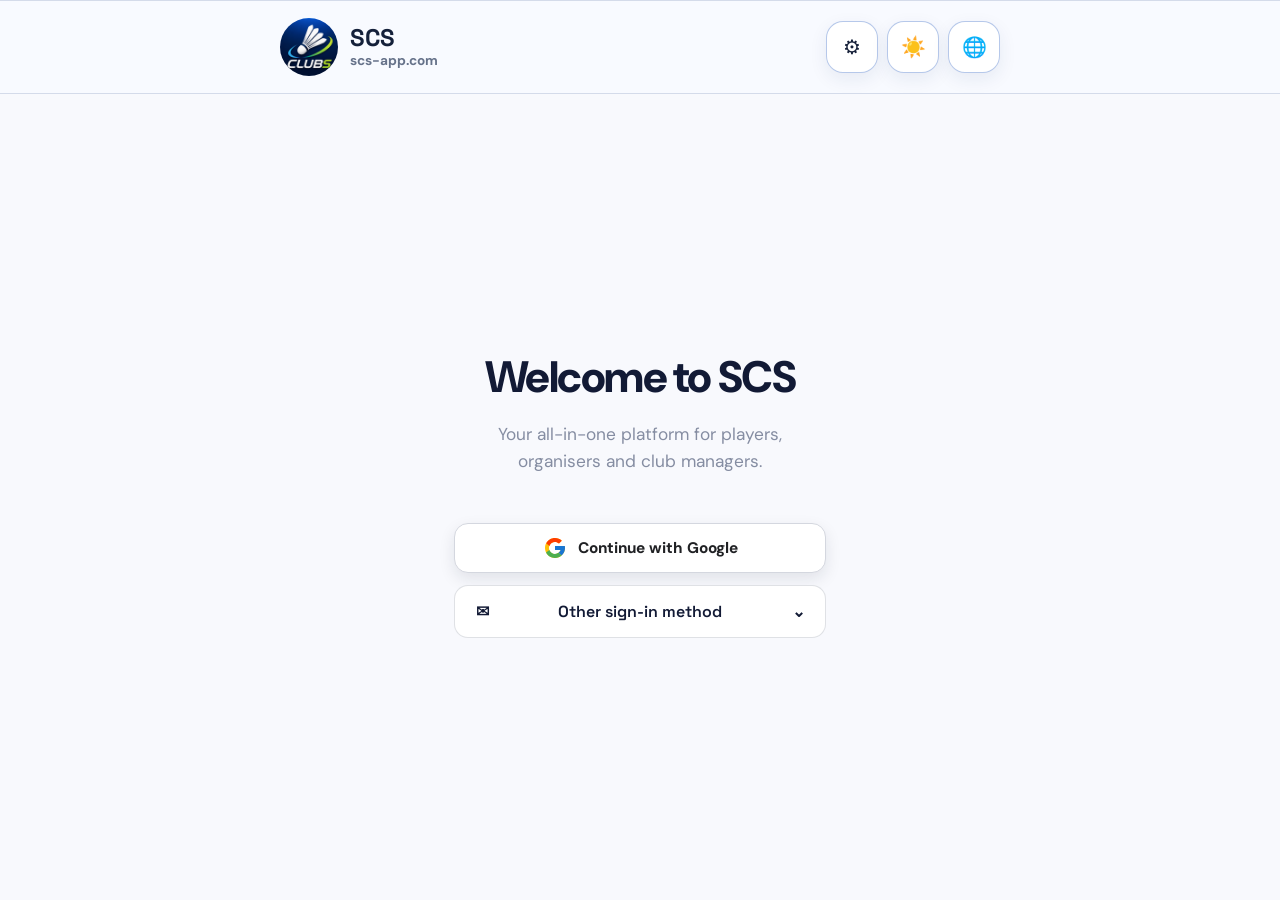
==== commit 5eedba9c: "Add files via upload" ====
--- a/index.html
+++ b/index.html
@@ -169,7 +169,7 @@
 
   <script src="HomeScreen.js?v=V626" defer></script>
 
-  <script src="engjap.js?v=V629" defer></script>
+  <script src="engjap.js?v=V630" defer></script>
 
   <script src="qrcode-generator.js?v=V149" defer></script>
   <script src="main.js?v=V618" defer></script>
@@ -4240,7 +4240,7 @@
   <script>
     if ('serviceWorker' in navigator) {
       window.addEventListener('load', function() {
-        navigator.serviceWorker.register('./sw.js?v=V629', { updateViaCache: 'none' })
+        navigator.serviceWorker.register('./sw.js?v=V630', { updateViaCache: 'none' })
           .then(function(reg) {
             console.log('SW registered - CLUBS v' + (window.SCS_APP_VERSION || '1.6.4'));
             // Check once on a clean app load. Do not trigger update checks when
